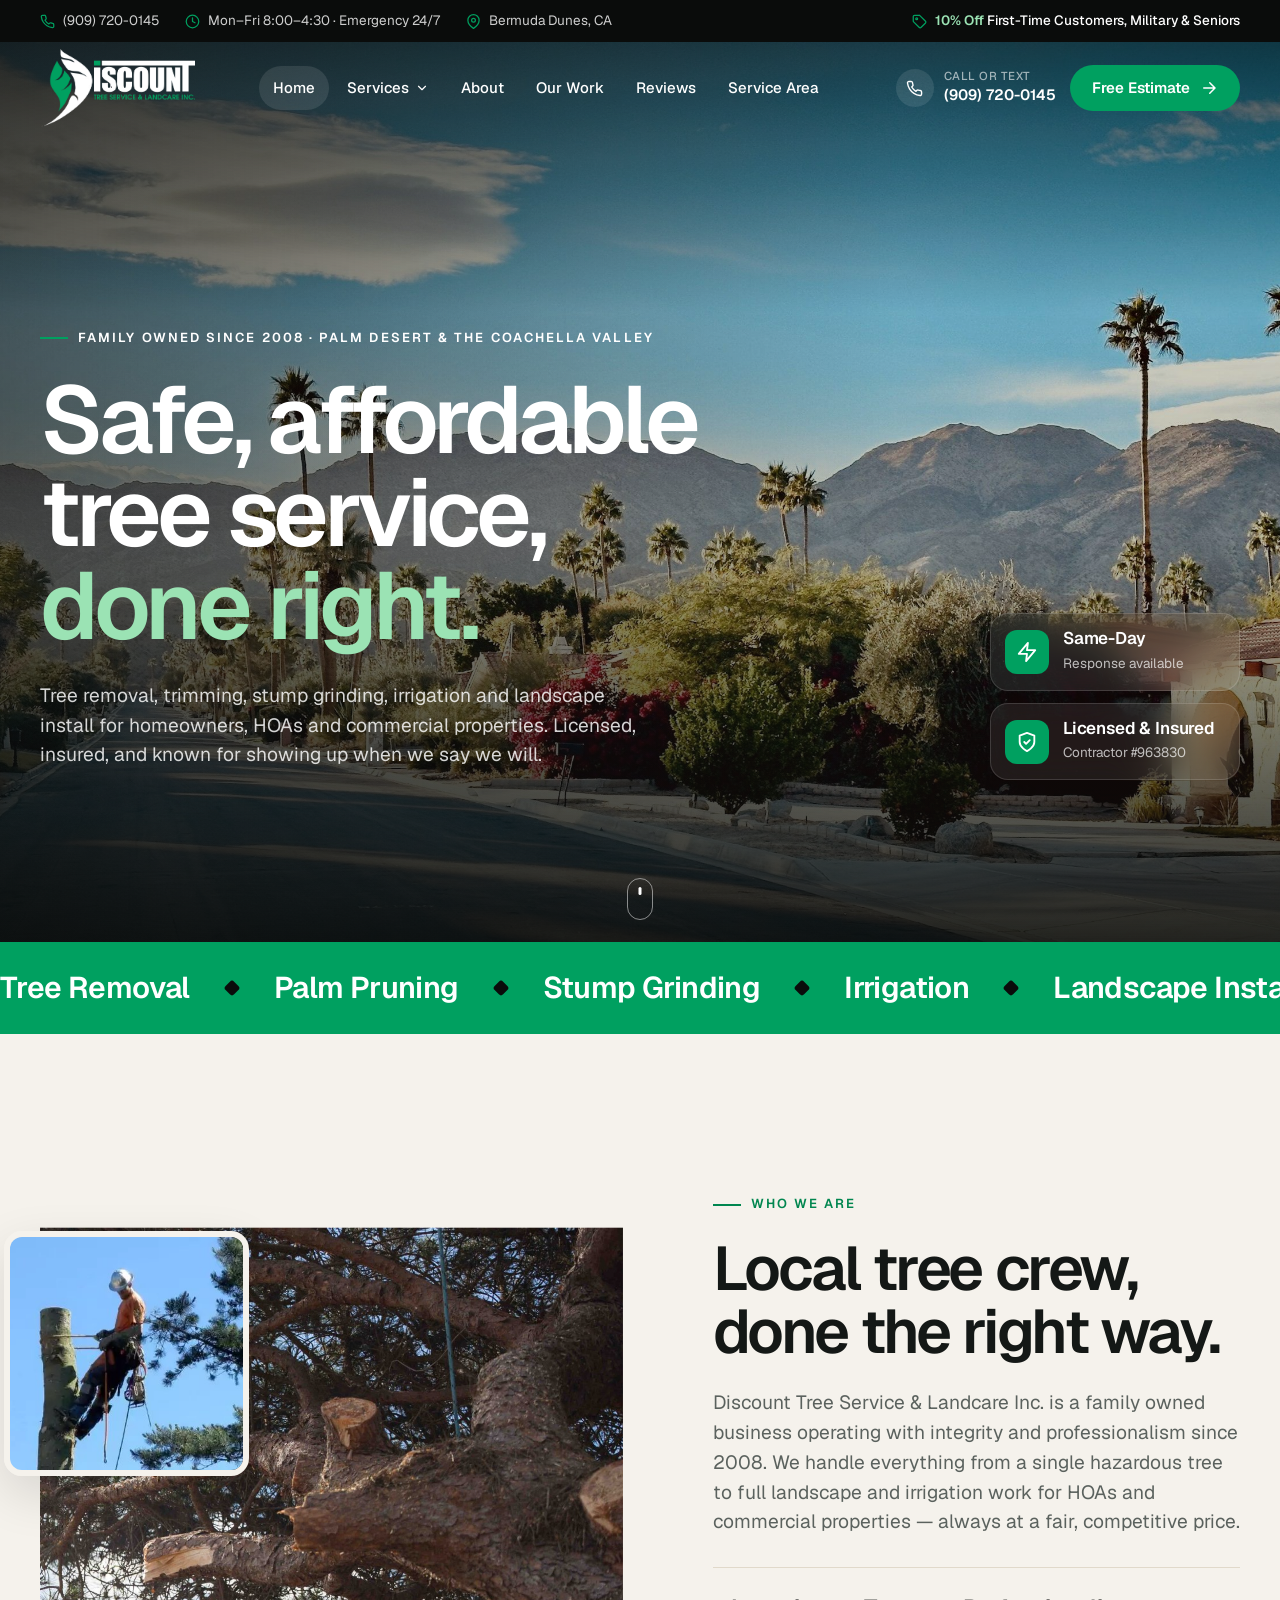
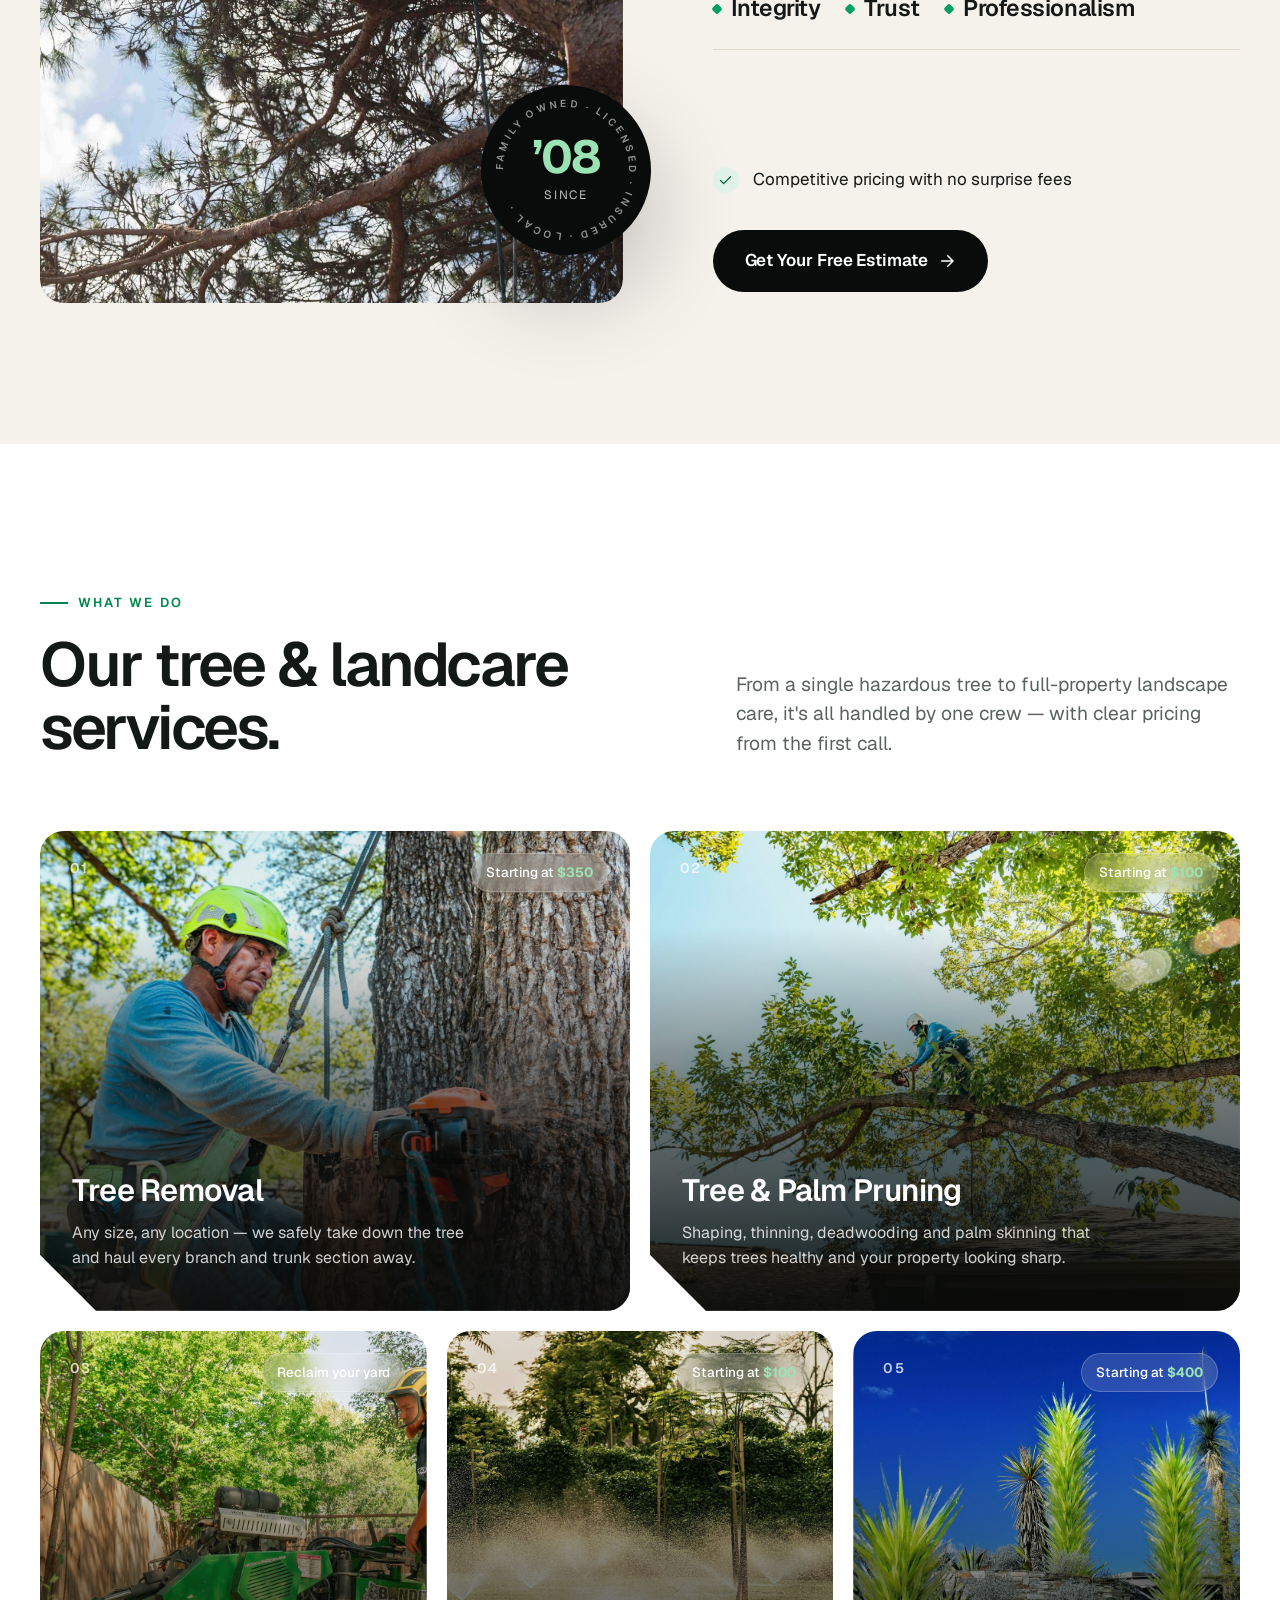
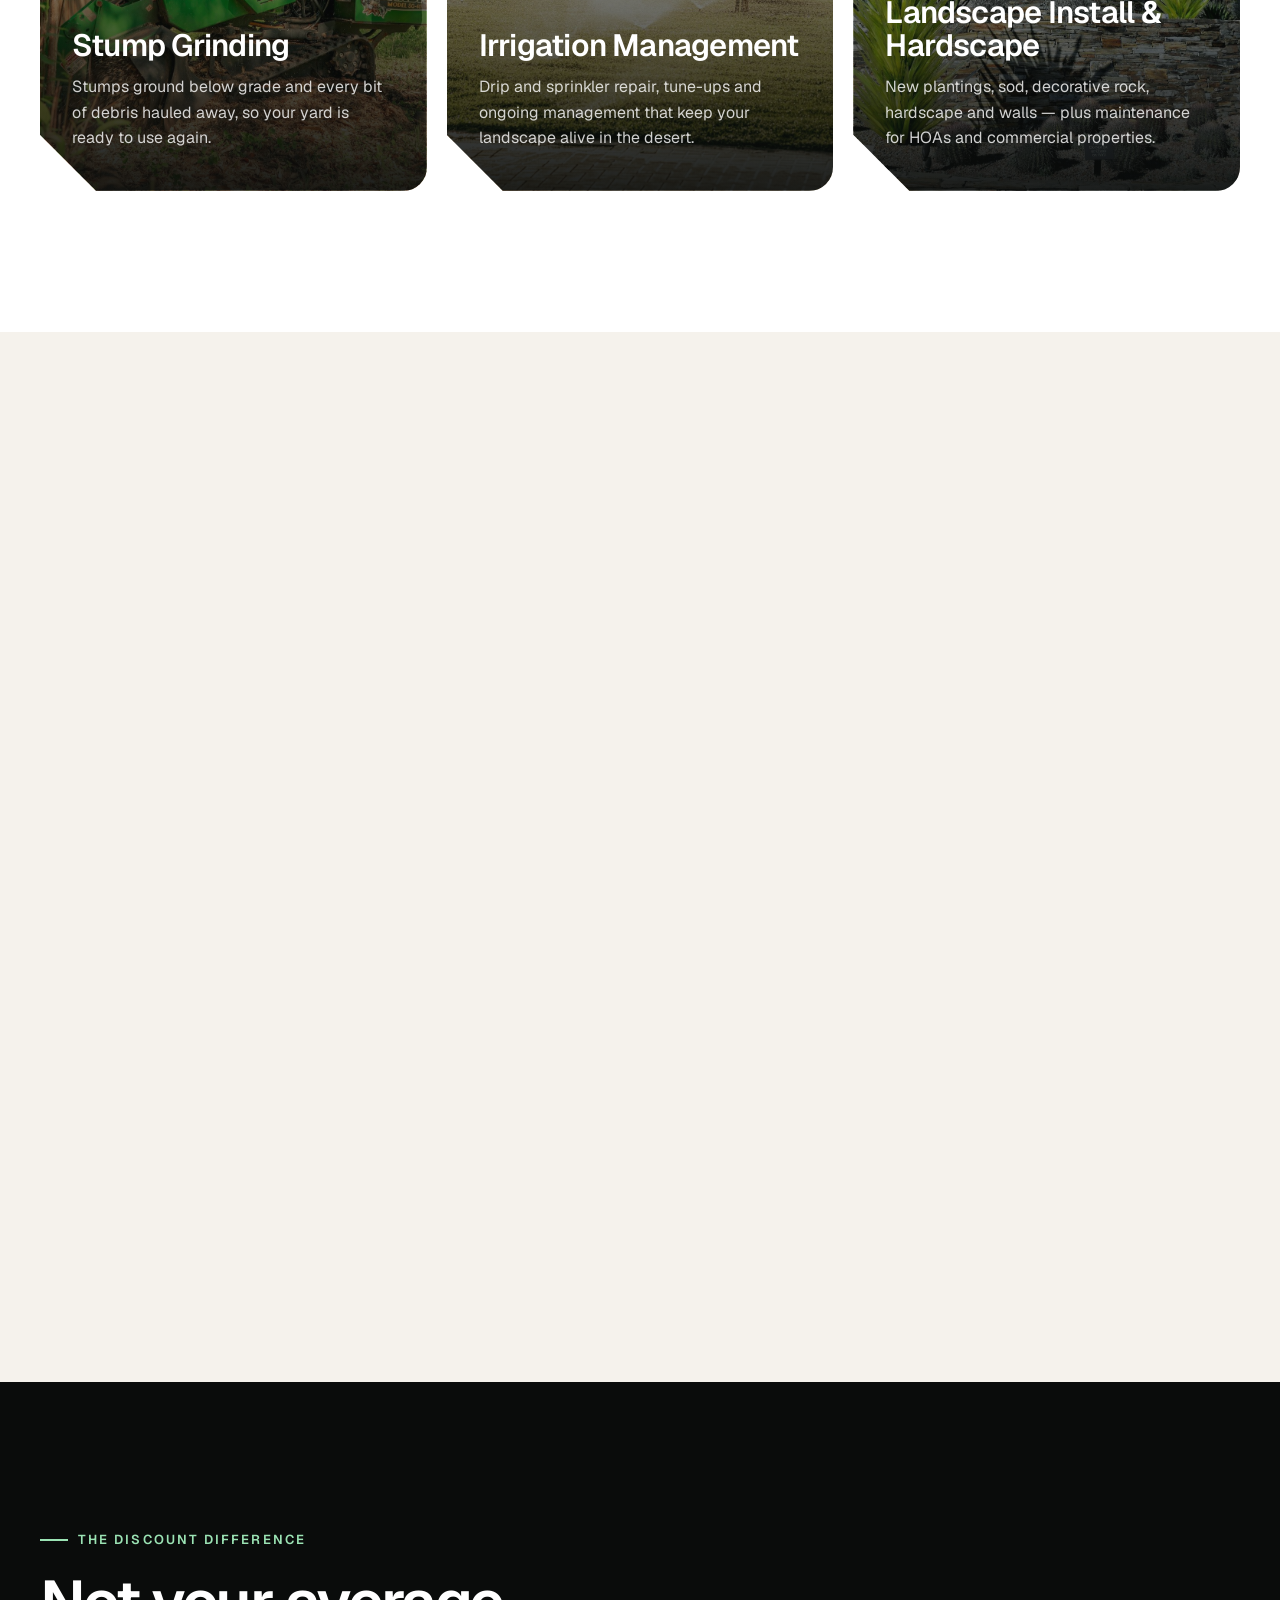
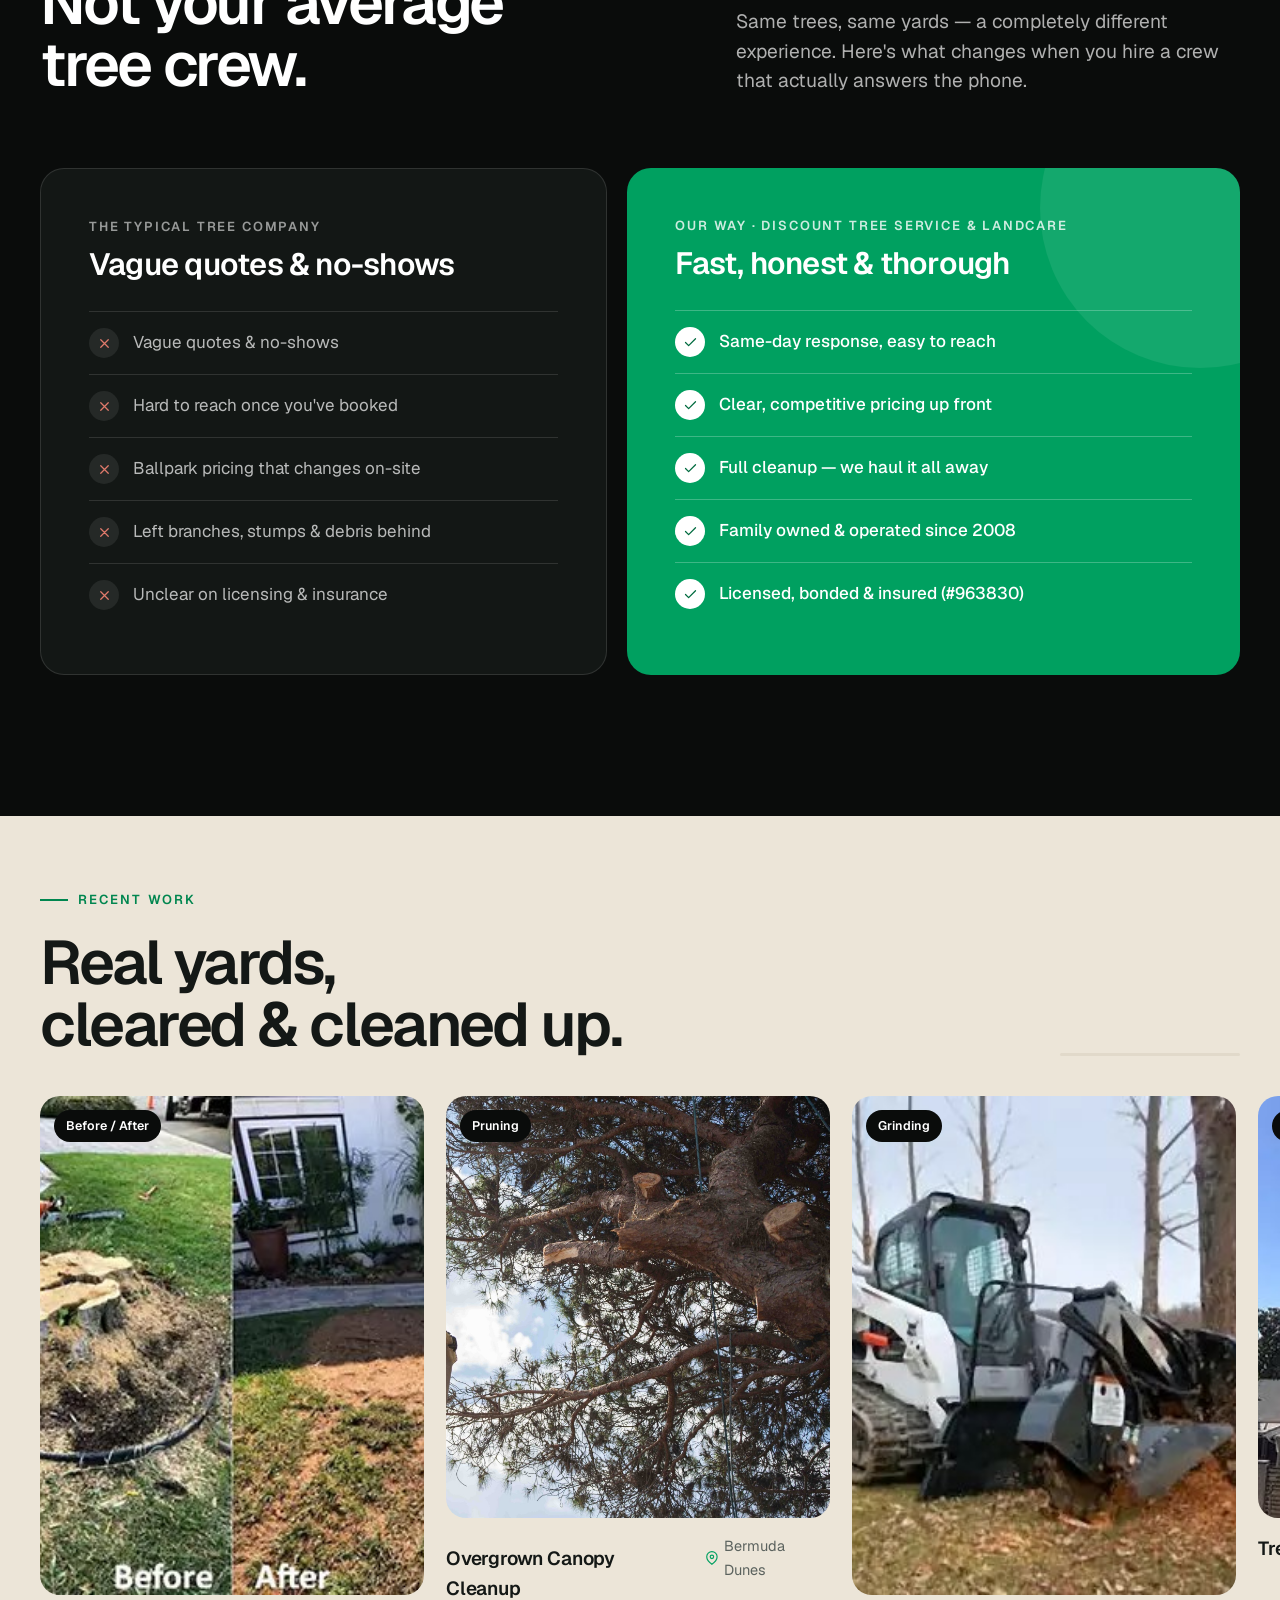
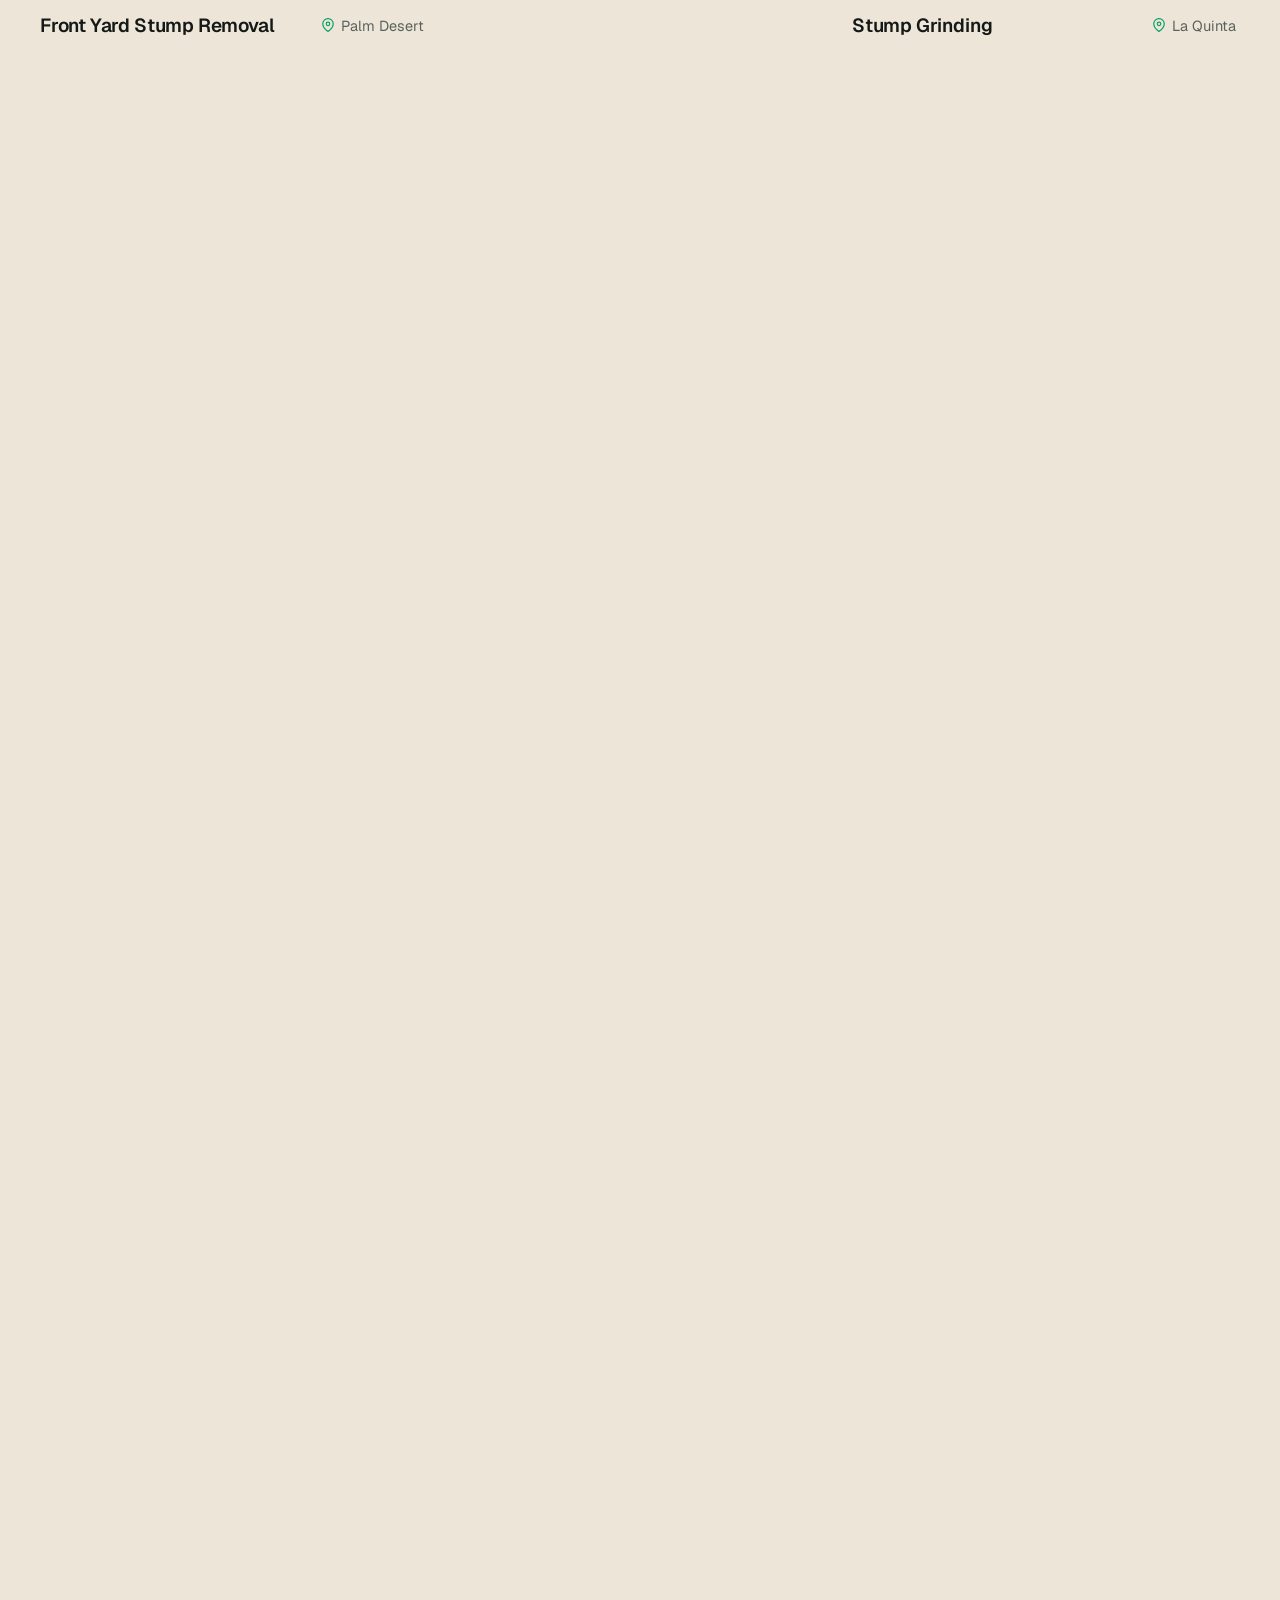
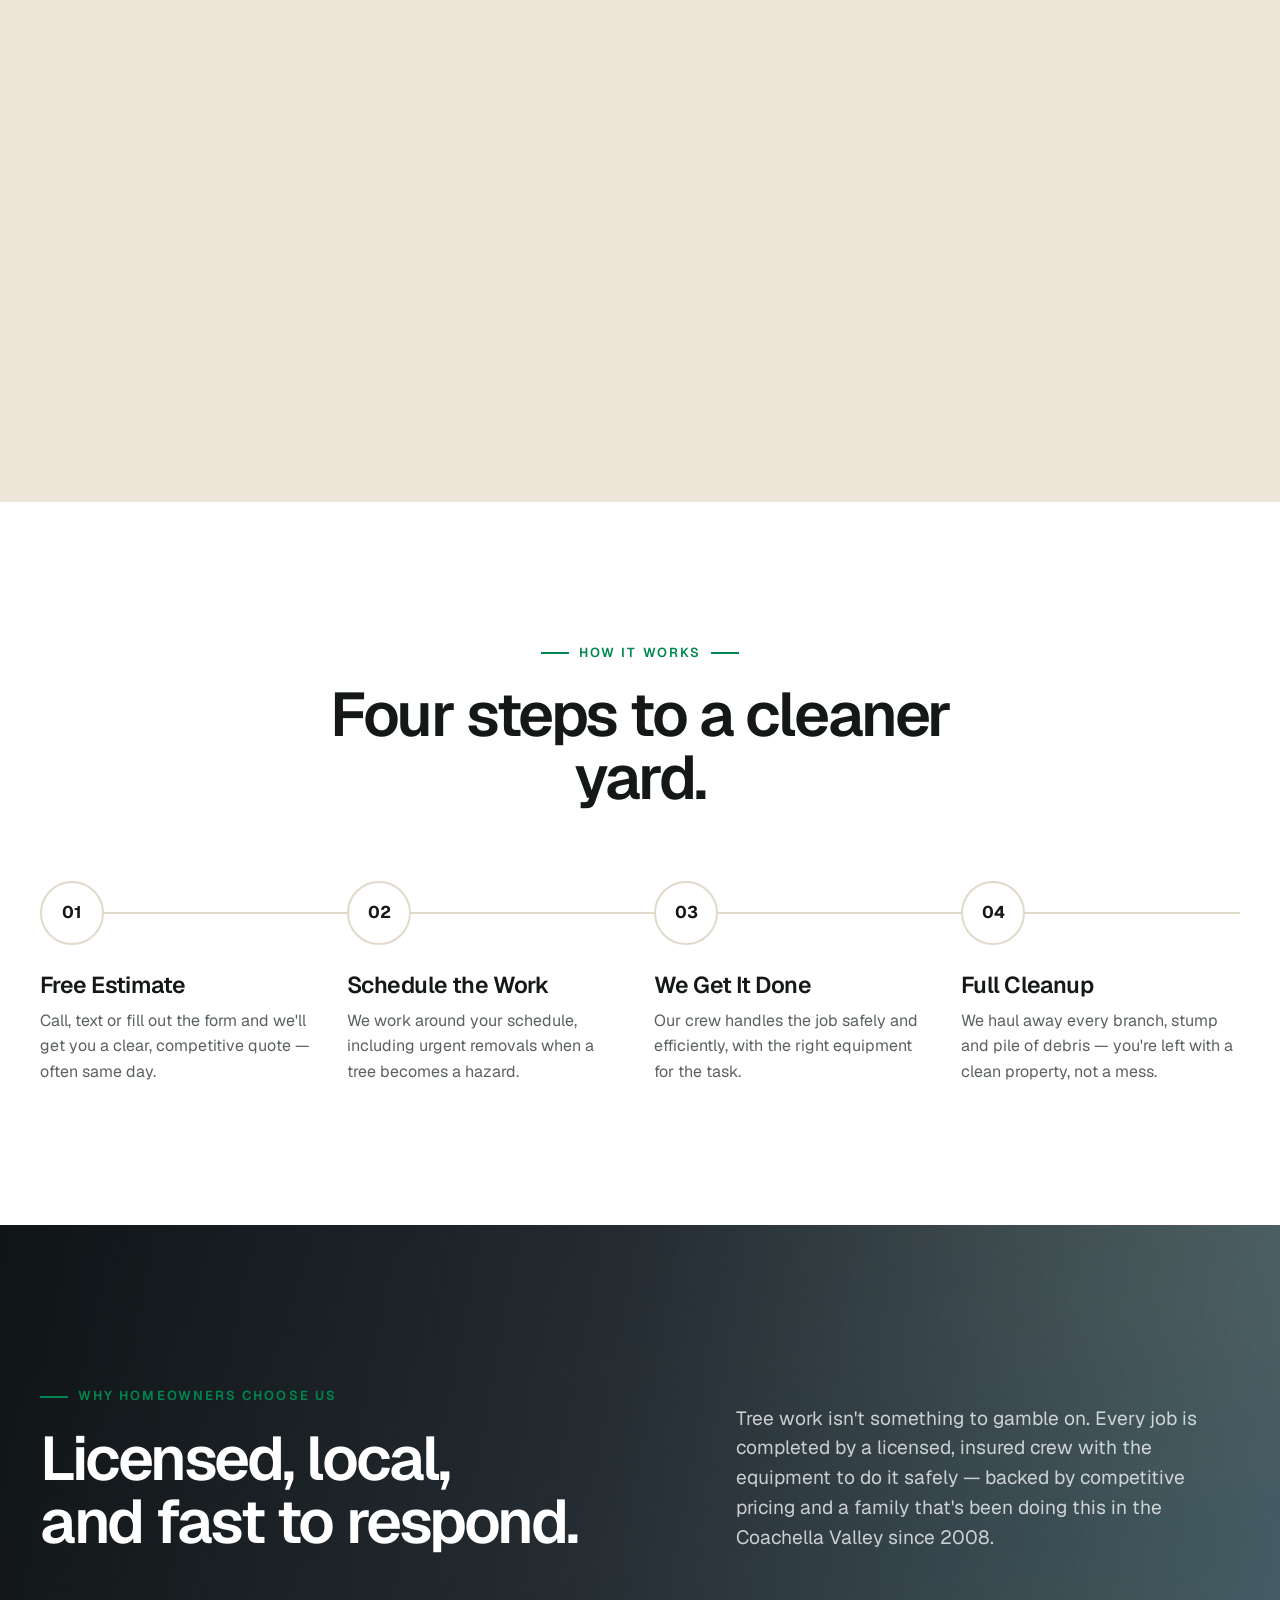
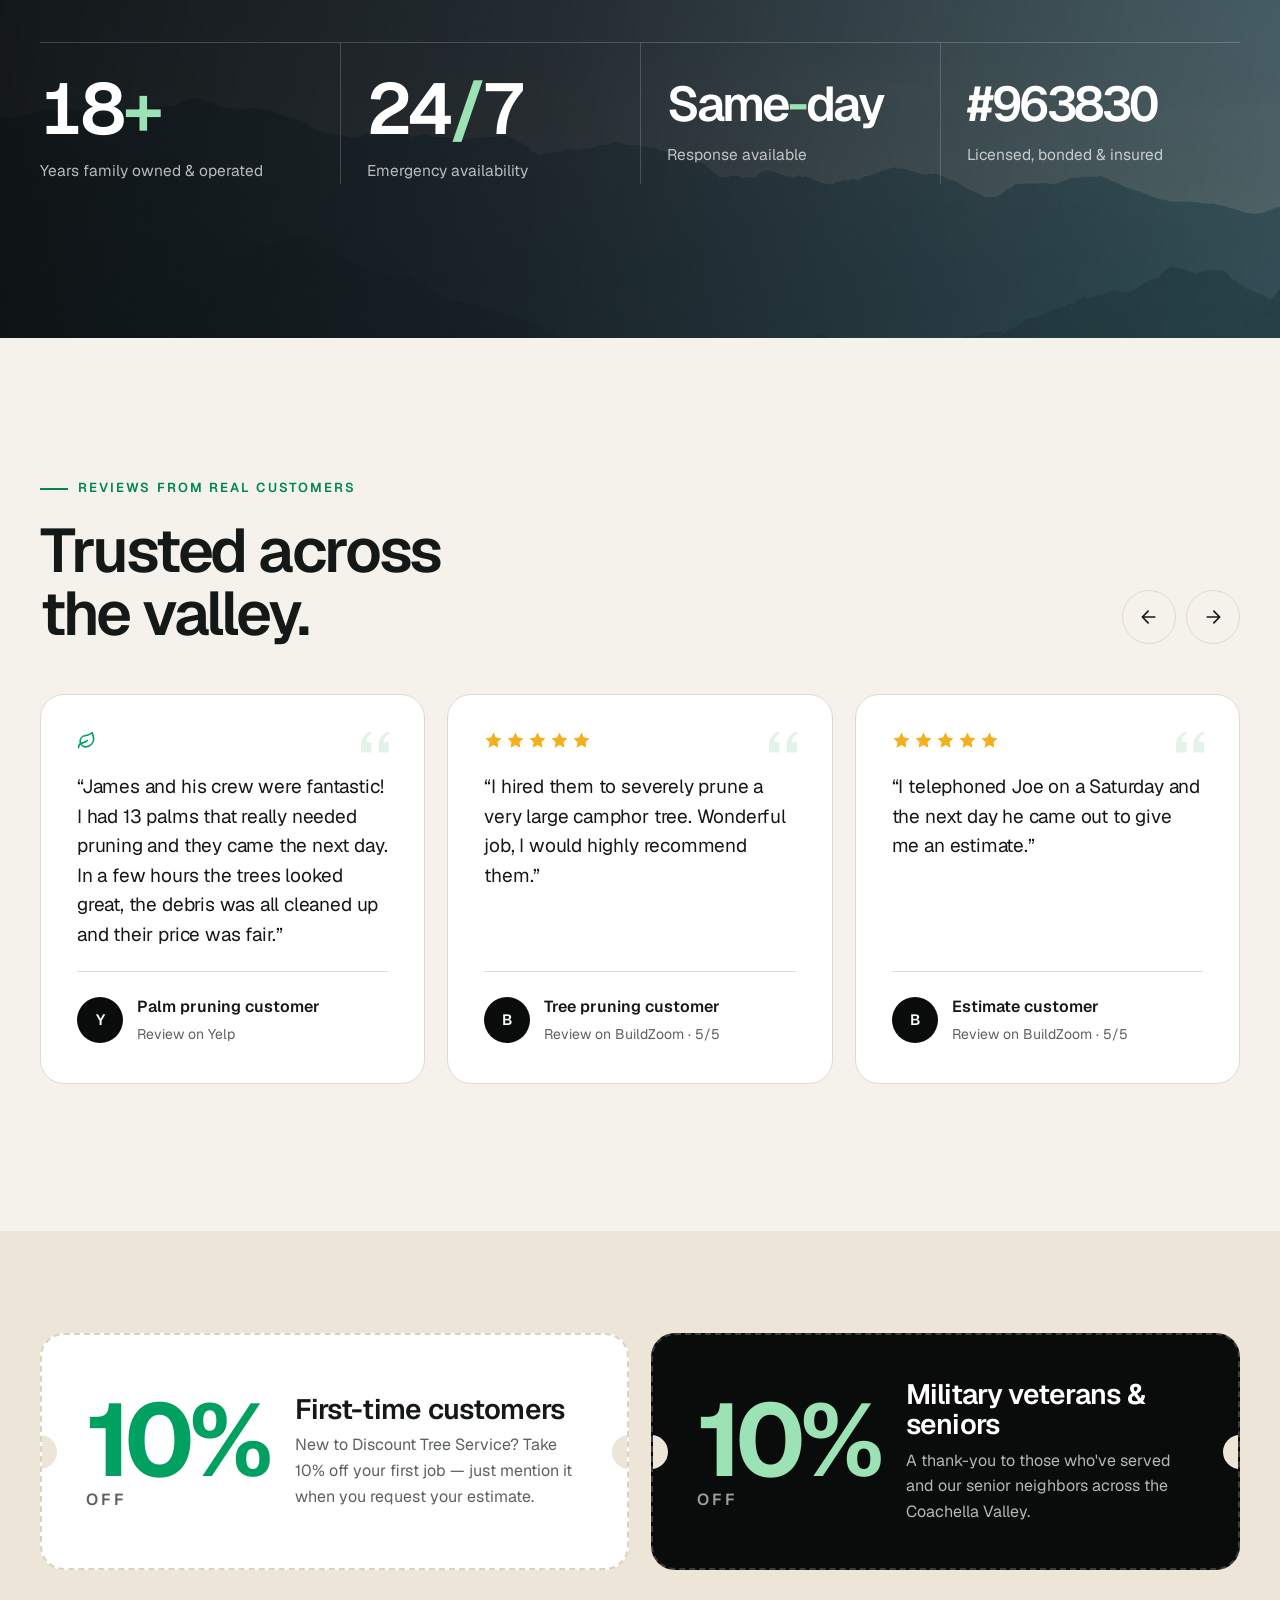
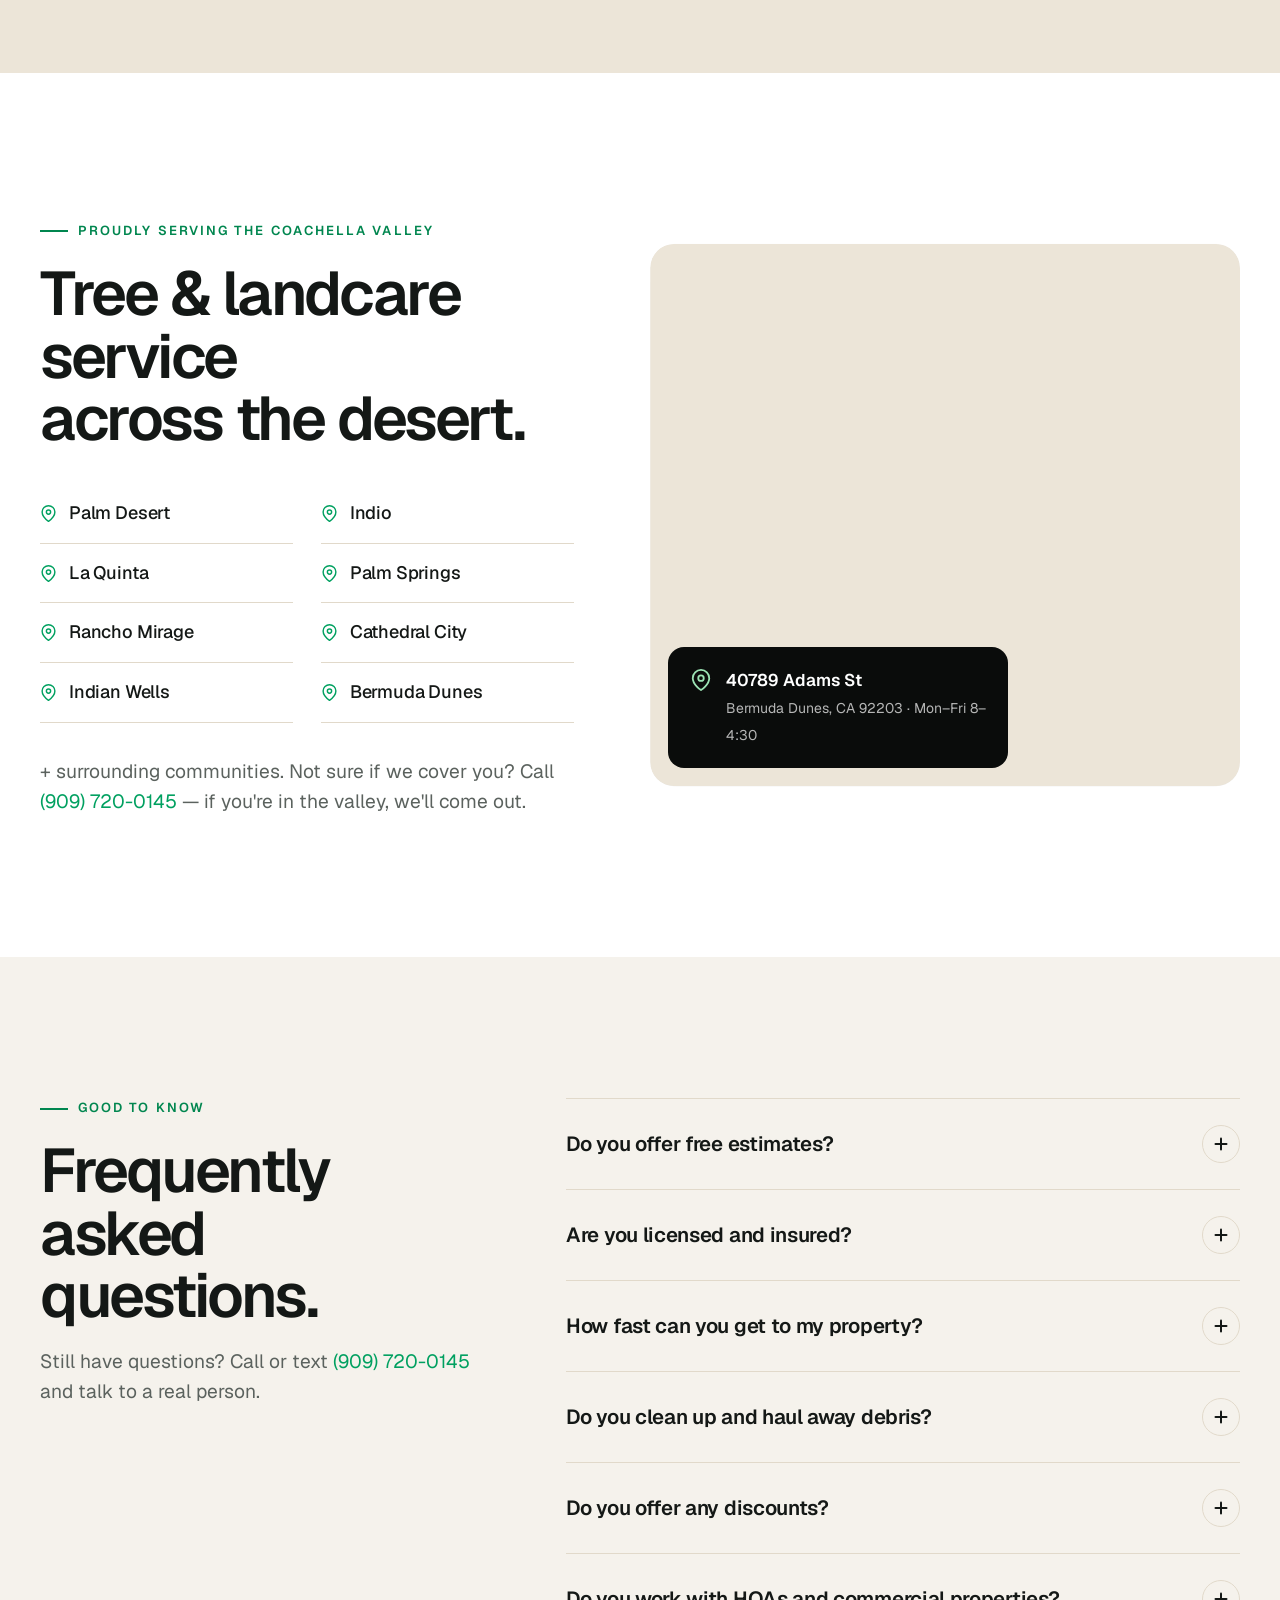
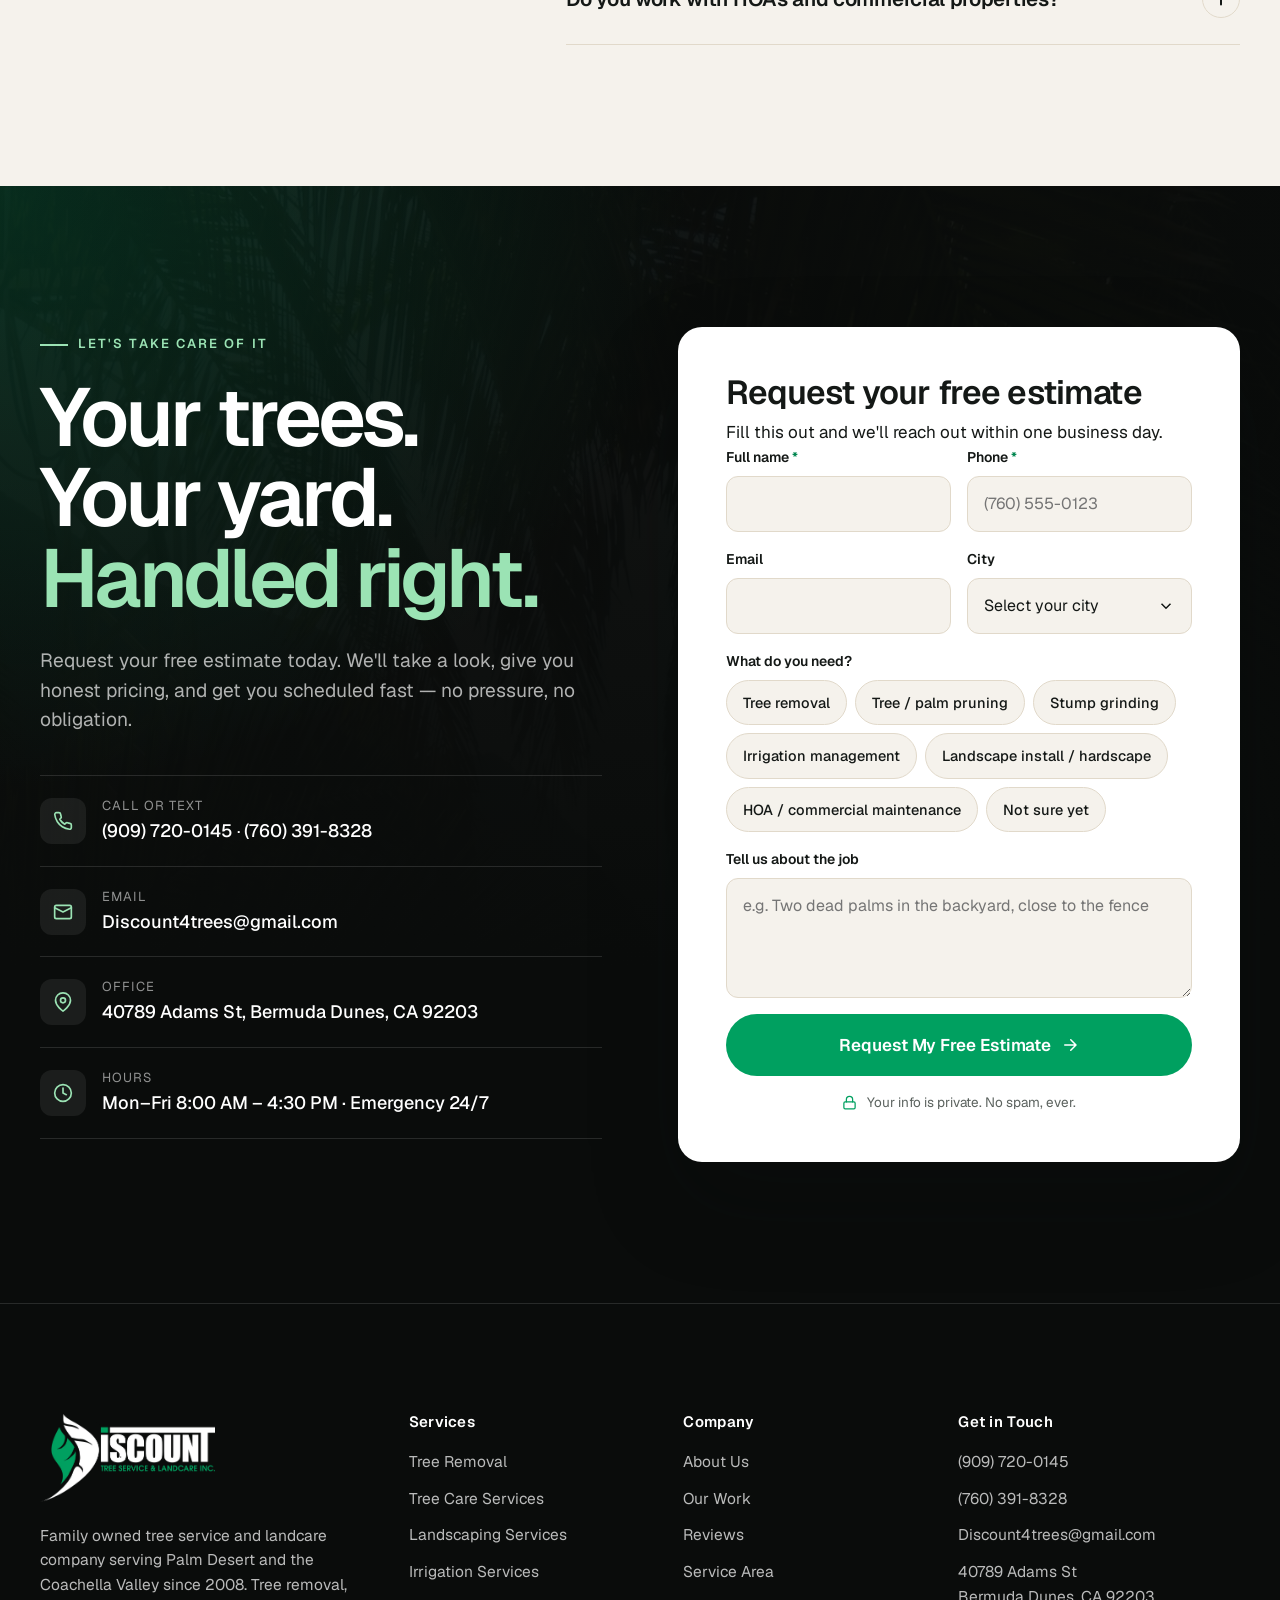
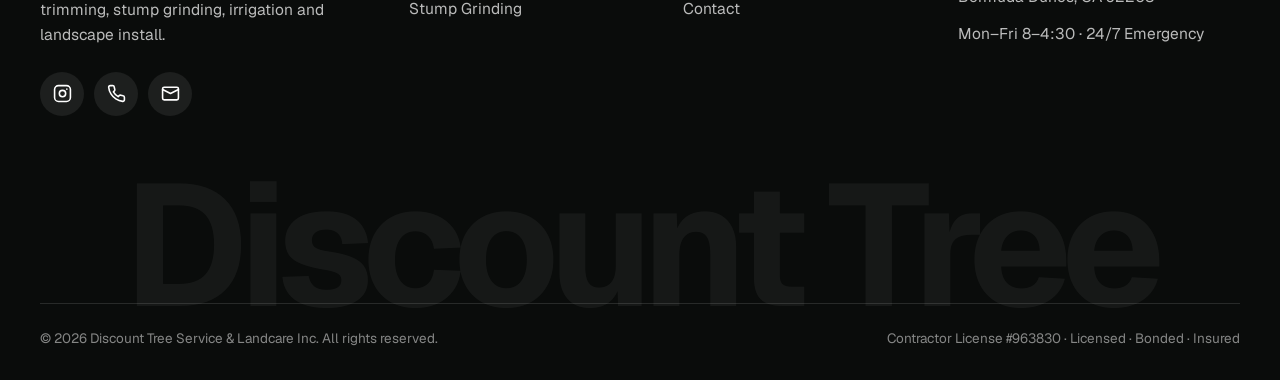
==== index.html @ 8287bb11 "Build homepage and 4 service pages Static HTML/CSS/JS site for Discount Tree Service & Landcare Inc." ====
<!DOCTYPE html>
<html lang="en">
<head>
<meta charset="UTF-8">
<meta name="viewport" content="width=device-width, initial-scale=1.0">
<title>Discount Tree Service & Landcare — Tree Removal, Trimming & Landscaping in Palm Desert & the Coachella Valley</title>
<meta name="description" content="Family owned since 2008. Tree removal, tree &amp; palm pruning, stump grinding, irrigation and landscape install across Palm Desert, Indio, La Quinta &amp; the Coachella Valley. Licensed &amp; insured. Same-day response. Free estimates.">
<meta name="theme-color" content="#0A0C0B">
<link rel="canonical" href="https://www.discountlandcareinc.com/">
<meta property="og:type" content="website">
<meta property="og:title" content="Discount Tree Service & Landcare — Tree Removal, Trimming & Landscaping in Palm Desert & the Coachella Valley">
<meta property="og:description" content="Family owned since 2008. Tree removal, tree &amp; palm pruning, stump grinding, irrigation and landscape install across Palm Desert, Indio, La Quinta &amp; the Coachella Valley. Licensed &amp; insured. Same-day response. Free estimates.">
<meta property="og:image" content="assets/content/image/stock/palm-desert-street.jpg">
<link rel="icon" type="image/png" href="assets/logos/favicon.png">
<link rel="preload" href="assets/fonts/Geist/Geist-SemiBold.ttf" as="font" type="font/ttf" crossorigin>
<link rel="stylesheet" href="css/styles.css">
<script type="application/ld+json">{"@context": "https://schema.org", "@type": "LandscapingBusiness", "name": "Discount Tree Service & Landcare Inc.", "url": "https://www.discountlandcareinc.com/", "telephone": "+1-909-720-0145", "email": "Discount4trees@gmail.com", "foundingDate": "2008", "image": "https://www.discountlandcareinc.com/assets/content/image/stock/palm-desert-street.jpg", "address": {"@type": "PostalAddress", "streetAddress": "40789 Adams St", "addressLocality": "Bermuda Dunes", "addressRegion": "CA", "postalCode": "92203", "addressCountry": "US"}, "areaServed": ["Palm Desert", "Indio", "La Quinta", "Palm Springs", "Rancho Mirage", "Cathedral City", "Indian Wells", "Bermuda Dunes"], "openingHoursSpecification": [{"@type": "OpeningHoursSpecification", "dayOfWeek": ["Monday", "Tuesday", "Wednesday", "Thursday", "Friday"], "opens": "08:00", "closes": "16:30"}], "sameAs": ["https://instagram.com/discounttreeserviceinc"], "priceRange": "$$"}</script>
</head>
<body>

<!-- UTILITY BAR -->
<div class="utility">
  <div class="wrap">
    <div class="u-left">
      <span class="u-item"><svg viewBox="0 0 24 24" fill="none" stroke="currentColor" stroke-width="2" stroke-linecap="round" stroke-linejoin="round" aria-hidden="true"><path d="M22 16.92v3a2 2 0 0 1-2.18 2 19.79 19.79 0 0 1-8.63-3.07 19.5 19.5 0 0 1-6-6 19.79 19.79 0 0 1-3.07-8.67A2 2 0 0 1 4.11 2h3a2 2 0 0 1 2 1.72c.13.96.36 1.9.7 2.81a2 2 0 0 1-.45 2.11L8.09 9.91a16 16 0 0 0 6 6l1.27-1.27a2 2 0 0 1 2.11-.45c.9.34 1.85.57 2.81.7A2 2 0 0 1 22 16.92z"/></svg><a href="tel:+19097200145">(909) 720-0145</a></span>
      <span class="u-item hide-sm"><svg viewBox="0 0 24 24" fill="none" stroke="currentColor" stroke-width="2" stroke-linecap="round" stroke-linejoin="round" aria-hidden="true"><circle cx="12" cy="12" r="10"/><path d="M12 6v6l4 2"/></svg>Mon–Fri 8:00–4:30 · Emergency 24/7</span>
      <span class="u-item hide-sm"><svg viewBox="0 0 24 24" fill="none" stroke="currentColor" stroke-width="2" stroke-linecap="round" stroke-linejoin="round" aria-hidden="true"><path d="M21 10c0 7-9 13-9 13s-9-6-9-13a9 9 0 0 1 18 0z"/><circle cx="12" cy="10" r="3"/></svg>Bermuda Dunes, CA</span>
    </div>
    <div class="u-offer"><svg viewBox="0 0 24 24" fill="none" stroke="currentColor" stroke-width="2" stroke-linecap="round" stroke-linejoin="round" aria-hidden="true"><path d="M12.59 2.59A2 2 0 0 0 11.17 2H4a2 2 0 0 0-2 2v7.17a2 2 0 0 0 .59 1.42l8.7 8.7a2.43 2.43 0 0 0 3.42 0l6.58-6.58a2.43 2.43 0 0 0 0-3.42z"/><circle cx="7.5" cy="7.5" r="1.5"/></svg><span><b>10% Off</b> First-Time Customers, Military &amp; Seniors</span></div>
  </div>
</div>

<!-- HEADER -->
<header class="site-header over-hero" id="top">
  <div class="wrap">
    <a class="logo" href="index.html" aria-label="Discount Tree Service &amp; Landcare — home"><img src="assets/logos/DiscountTree_3.png" alt="Discount Tree Service &amp; Landcare Inc." width="826" height="416"></a>
    <nav class="main-nav" aria-label="Main">
      <a href="index.html" class="active">Home</a>
      <div class="has-drop">
        <button type="button" aria-haspopup="true">Services <svg class="caret" viewBox="0 0 24 24" fill="none" stroke="currentColor" stroke-width="2" stroke-linecap="round" stroke-linejoin="round" aria-hidden="true"><path d="m6 9 6 6 6-6"/></svg></button>
        <div class="drop"><a href="tree-removal.html"><span class="d-ico"><svg viewBox="0 0 24 24" fill="none" stroke="currentColor" stroke-width="2" stroke-linecap="round" stroke-linejoin="round" aria-hidden="true"><path d="m14 12-8.5 8.5a2.12 2.12 0 1 1-3-3L11 9"/><path d="M15 13 9 7l4-4 6 6h3a8 8 0 0 1-7 7z"/></svg></span><b>Tree Removal</b><small>Any size, full cleanup</small></a><a href="tree-care-services.html"><span class="d-ico"><svg viewBox="0 0 24 24" fill="none" stroke="currentColor" stroke-width="2" stroke-linecap="round" stroke-linejoin="round" aria-hidden="true"><circle cx="6" cy="6" r="3"/><circle cx="6" cy="18" r="3"/><path d="M20 4 8.12 15.88M14.47 14.48 20 20M8.12 8.12 12 12"/></svg></span><b>Tree Care Services</b><small>Tree & palm pruning</small></a><a href="landscaping-services.html"><span class="d-ico"><svg viewBox="0 0 24 24" fill="none" stroke="currentColor" stroke-width="2" stroke-linecap="round" stroke-linejoin="round" aria-hidden="true"><path d="M2 22 7 17M16.5 3.5a2.12 2.12 0 0 1 3 3L13 13l-3-3z"/><path d="m9.5 13.5-3 3a2 2 0 0 0 0 2.83l.17.17a2 2 0 0 0 2.83 0l3-3"/></svg></span><b>Landscaping Services</b><small>Install, hardscape & HOA</small></a><a href="irrigation-services.html"><span class="d-ico"><svg viewBox="0 0 24 24" fill="none" stroke="currentColor" stroke-width="2" stroke-linecap="round" stroke-linejoin="round" aria-hidden="true"><path d="M12 22a7 7 0 0 0 7-7c0-2-1-3.9-3-5.5s-3.5-4-4-6.5c-.5 2.5-2 4.9-4 6.5C6 11.1 5 13 5 15a7 7 0 0 0 7 7z"/></svg></span><b>Irrigation Services</b><small>Drip, sprinkler & management</small></a></div>
      </div>
      <a href="index.html#about">About</a>
      <a href="index.html#work">Our Work</a>
      <a href="index.html#reviews">Reviews</a>
      <a href="index.html#area">Service Area</a>
    </nav>
    <div class="header-cta">
      <a class="header-phone" href="tel:+19097200145"><span class="ph-ico"><svg viewBox="0 0 24 24" fill="none" stroke="currentColor" stroke-width="2" stroke-linecap="round" stroke-linejoin="round" aria-hidden="true"><path d="M22 16.92v3a2 2 0 0 1-2.18 2 19.79 19.79 0 0 1-8.63-3.07 19.5 19.5 0 0 1-6-6 19.79 19.79 0 0 1-3.07-8.67A2 2 0 0 1 4.11 2h3a2 2 0 0 1 2 1.72c.13.96.36 1.9.7 2.81a2 2 0 0 1-.45 2.11L8.09 9.91a16 16 0 0 0 6 6l1.27-1.27a2 2 0 0 1 2.11-.45c.9.34 1.85.57 2.81.7A2 2 0 0 1 22 16.92z"/></svg></span><span class="ph-num"><small>Call or text</small>(909) 720-0145</span></a>
      <a class="btn" href="#estimate">Free Estimate <svg class="arrow" viewBox="0 0 24 24" fill="none" stroke="currentColor" stroke-width="2" stroke-linecap="round" stroke-linejoin="round" aria-hidden="true"><path d="M5 12h14M13 5l7 7-7 7"/></svg></a>
      <button class="nav-toggle" type="button" aria-label="Open menu" aria-expanded="false"><span></span></button>
    </div>
  </div>
</header>

<div class="mobile-menu" aria-label="Mobile menu">
  <nav>
    <a href="index.html">Home <svg viewBox="0 0 24 24" fill="none" stroke="currentColor" stroke-width="2" stroke-linecap="round" stroke-linejoin="round" aria-hidden="true"><path d="M5 12h14M13 5l7 7-7 7"/></svg></a>
    <a class="sub" href="tree-removal.html">Tree Removal</a><a class="sub" href="tree-care-services.html">Tree Care Services</a><a class="sub" href="landscaping-services.html">Landscaping Services</a><a class="sub" href="irrigation-services.html">Irrigation Services</a>
    <a href="index.html#about">About <svg viewBox="0 0 24 24" fill="none" stroke="currentColor" stroke-width="2" stroke-linecap="round" stroke-linejoin="round" aria-hidden="true"><path d="M5 12h14M13 5l7 7-7 7"/></svg></a>
    <a href="index.html#work">Our Work <svg viewBox="0 0 24 24" fill="none" stroke="currentColor" stroke-width="2" stroke-linecap="round" stroke-linejoin="round" aria-hidden="true"><path d="M5 12h14M13 5l7 7-7 7"/></svg></a>
    <a href="index.html#reviews">Reviews <svg viewBox="0 0 24 24" fill="none" stroke="currentColor" stroke-width="2" stroke-linecap="round" stroke-linejoin="round" aria-hidden="true"><path d="M5 12h14M13 5l7 7-7 7"/></svg></a>
    <a href="#estimate">Contact <svg viewBox="0 0 24 24" fill="none" stroke="currentColor" stroke-width="2" stroke-linecap="round" stroke-linejoin="round" aria-hidden="true"><path d="M5 12h14M13 5l7 7-7 7"/></svg></a>
  </nav>
  <div class="mm-foot">
    <a class="btn btn-lg btn-block" href="tel:+19097200145"><svg viewBox="0 0 24 24" fill="none" stroke="currentColor" stroke-width="2" stroke-linecap="round" stroke-linejoin="round" aria-hidden="true"><path d="M22 16.92v3a2 2 0 0 1-2.18 2 19.79 19.79 0 0 1-8.63-3.07 19.5 19.5 0 0 1-6-6 19.79 19.79 0 0 1-3.07-8.67A2 2 0 0 1 4.11 2h3a2 2 0 0 1 2 1.72c.13.96.36 1.9.7 2.81a2 2 0 0 1-.45 2.11L8.09 9.91a16 16 0 0 0 6 6l1.27-1.27a2 2 0 0 1 2.11-.45c.9.34 1.85.57 2.81.7A2 2 0 0 1 22 16.92z"/></svg> Call (909) 720-0145</a>
    <a class="btn btn-lg btn-block btn-ghost" href="#estimate">Get a Free Estimate</a>
    <p>Mon–Fri 8:00 AM – 4:30 PM · 24/7 emergency service · Lic. #963830</p>
  </div>
</div>

<main>
<!-- HERO -->
<section class="hero">
  <div class="hero-media"><img src="assets/content/image/stock/palm-desert-street.jpg" alt="Palm-lined street with the Santa Rosa Mountains in the Coachella Valley" data-parallax=".18" fetchpriority="high"></div>
  <div class="wrap">
    <div class="hero-inner">
      <div class="hero-copy">
        <span class="eyebrow" data-reveal>Family Owned Since 2008 · Palm Desert &amp; the Coachella Valley</span>
        <h1 class="display" data-split>Safe, affordable<br>tree service,<br><span class="accent">done right.</span></h1>
        <p class="lead" data-reveal style="--d:.35s">Tree removal, trimming, stump grinding, irrigation and landscape install for homeowners, HOAs and commercial properties. Licensed, insured, and known for showing up when we say we will.</p>
        <div class="hero-actions" data-reveal style="--d:.45s">
          <a class="btn btn-lg" href="#estimate">Get My Free Estimate <svg class="arrow" viewBox="0 0 24 24" fill="none" stroke="currentColor" stroke-width="2" stroke-linecap="round" stroke-linejoin="round" aria-hidden="true"><path d="M5 12h14M13 5l7 7-7 7"/></svg></a>
          <a class="btn btn-lg btn-ghost" href="tel:+19097200145"><svg viewBox="0 0 24 24" fill="none" stroke="currentColor" stroke-width="2" stroke-linecap="round" stroke-linejoin="round" aria-hidden="true"><path d="M22 16.92v3a2 2 0 0 1-2.18 2 19.79 19.79 0 0 1-8.63-3.07 19.5 19.5 0 0 1-6-6 19.79 19.79 0 0 1-3.07-8.67A2 2 0 0 1 4.11 2h3a2 2 0 0 1 2 1.72c.13.96.36 1.9.7 2.81a2 2 0 0 1-.45 2.11L8.09 9.91a16 16 0 0 0 6 6l1.27-1.27a2 2 0 0 1 2.11-.45c.9.34 1.85.57 2.81.7A2 2 0 0 1 22 16.92z"/></svg> (909) 720-0145</a>
        </div>
      </div>
      <div class="hero-badges" data-stagger=".1">
        <div class="badge-glass" data-reveal="right" style="--d:.5s"><span class="b-ico"><svg viewBox="0 0 24 24" fill="none" stroke="currentColor" stroke-width="2" stroke-linecap="round" stroke-linejoin="round" aria-hidden="true"><path d="M13 2 3 14h9l-1 8 10-12h-9l1-8z"/></svg></span><div><b>Same-Day</b><small>Response available</small></div></div>
        <div class="badge-glass" data-reveal="right" style="--d:.6s"><span class="b-ico"><svg viewBox="0 0 24 24" fill="none" stroke="currentColor" stroke-width="2" stroke-linecap="round" stroke-linejoin="round" aria-hidden="true"><path d="M12 22s8-4 8-10V5l-8-3-8 3v7c0 6 8 10 8 10z"/><path d="m9 12 2 2 4-4"/></svg></span><div><b>Licensed &amp; Insured</b><small>Contractor #963830</small></div></div>
        <div class="badge-glass" data-reveal="right" style="--d:.7s"><span class="b-ico"><svg viewBox="0 0 24 24" fill="none" stroke="currentColor" stroke-width="2" stroke-linecap="round" stroke-linejoin="round" aria-hidden="true"><path d="M11 20A7 7 0 0 1 9.8 6.1C15.5 5 17 4.48 19 2c1 2 2 4.18 2 8 0 5.5-4.78 10-10 10Z"/><path d="M2 21c0-3 1.85-5.36 5.08-6C9.5 14.52 12 13 13 12"/></svg></span><div><b>Since ’08</b><small>Family owned &amp; local</small></div></div>
      </div>
    </div>
  </div>
  <span class="hero-scroll" aria-hidden="true"></span>
</section>

<div class="marquee" aria-hidden="true">
  <div class="marquee-track"><div class="marquee-group"><span>Tree Removal</span><i></i><span>Palm Pruning</span><i></i><span>Stump Grinding</span><i></i><span>Irrigation</span><i></i><span>Landscape Install</span><i></i><span>Hardscape</span><i></i><span>HOA &amp; Commercial</span><i></i><span>24/7 Emergency</span><i></i></div><div class="marquee-group"><span>Tree Removal</span><i></i><span>Palm Pruning</span><i></i><span>Stump Grinding</span><i></i><span>Irrigation</span><i></i><span>Landscape Install</span><i></i><span>Hardscape</span><i></i><span>HOA &amp; Commercial</span><i></i><span>24/7 Emergency</span><i></i></div></div>
</div>

<!-- ABOUT / INTRO -->
<section class="section" id="about">
  <div class="wrap intro-grid">
    <div class="intro-media">
      <div class="frame" data-reveal="clip"><img src="assets/content/image/jobs/pruned-pine-canopy.jpg" alt="Pine tree freshly pruned by the Discount Tree Service crew" data-parallax=".08" loading="lazy"></div>
      <div class="inset" data-reveal="scale" style="--d:.3s"><img src="assets/content/image/jobs/climber-topping.jpg" alt="Discount Tree Service climber working on a tree" loading="lazy"></div>
      <div class="stamp" data-reveal="scale" style="--d:.45s">
        <svg class="ring" viewBox="0 0 200 200" aria-hidden="true"><defs><path id="ringpath" d="M100,100 m-82,0 a82,82 0 1,1 164,0 a82,82 0 1,1 -164,0"/></defs><text fill="rgba(255,255,255,.55)" font-size="13" letter-spacing="4.2" font-weight="600"><textPath href="#ringpath">FAMILY OWNED · LICENSED · INSURED · LOCAL ·</textPath></text></svg>
        <div><b>’08</b><small>Since</small></div>
      </div>
    </div>
    <div class="intro-copy">
      <span class="eyebrow" data-reveal>Who We Are</span>
      <h2 class="h2" data-reveal>Local tree crew,<br>done the right way.</h2>
      <p class="lead" data-reveal>Discount Tree Service &amp; Landcare Inc. is a family owned business operating with integrity and professionalism since 2008. We handle everything from a single hazardous tree to full landscape and irrigation work for HOAs and commercial properties — always at a fair, competitive price.</p>
      <div class="values" data-reveal><span>Integrity</span><span>Trust</span><span>Professionalism</span></div>
      <ul class="checklist" data-stagger=".08">
        <li data-reveal><span class="ck"><svg viewBox="0 0 24 24" fill="none" stroke="currentColor" stroke-width="2" stroke-linecap="round" stroke-linejoin="round" aria-hidden="true"><path d="M20 6 9 17l-5-5"/></svg></span>Licensed, bonded and insured — every job, every time</li>
        <li data-reveal><span class="ck"><svg viewBox="0 0 24 24" fill="none" stroke="currentColor" stroke-width="2" stroke-linecap="round" stroke-linejoin="round" aria-hidden="true"><path d="M20 6 9 17l-5-5"/></svg></span>Same-day response for urgent tree hazards</li>
        <li data-reveal><span class="ck"><svg viewBox="0 0 24 24" fill="none" stroke="currentColor" stroke-width="2" stroke-linecap="round" stroke-linejoin="round" aria-hidden="true"><path d="M20 6 9 17l-5-5"/></svg></span>Competitive pricing with no surprise fees</li>
      </ul>
      <a class="btn btn-dark btn-lg" href="#estimate" data-reveal>Get Your Free Estimate <svg class="arrow" viewBox="0 0 24 24" fill="none" stroke="currentColor" stroke-width="2" stroke-linecap="round" stroke-linejoin="round" aria-hidden="true"><path d="M5 12h14M13 5l7 7-7 7"/></svg></a>
    </div>
  </div>
</section>

<!-- SERVICES -->
<section class="section bg-paper" id="services">
  <div class="wrap">
    <div class="section-head split">
      <div>
        <span class="eyebrow" data-reveal>What We Do</span>
        <h2 class="h2" style="margin-top:20px" data-reveal>Our tree &amp; landcare services.</h2>
      </div>
      <p class="lead" data-reveal>From a single hazardous tree to full-property landscape care, it's all handled by one crew — with clear pricing from the first call.</p>
    </div>
    <div class="svc-grid" data-stagger=".1">
      <article class="svc-card wide" data-reveal>
        <div class="svc-bg"><img src="assets/content/image/stock/arborist-chainsaw-trunk.jpg" alt="" loading="lazy"></div>
        <span class="num">01</span><span class="price">Starting at <b>$350</b></span>
        <h3>Tree Removal</h3>
        <p>Any size, any location — we safely take down the tree and haul every branch and trunk section away.</p>
        <div class="svc-more"><div><div class="tags"><span>Any size, any location</span><span>Full cleanup included</span><span>24/7 emergency</span></div><span class="go">Learn more <svg viewBox="0 0 24 24" fill="none" stroke="currentColor" stroke-width="2" stroke-linecap="round" stroke-linejoin="round" aria-hidden="true"><path d="M5 12h14M13 5l7 7-7 7"/></svg></span></div></div>
        <a class="cover" href="tree-removal.html" aria-label="Tree Removal"></a>
      </article>
      <article class="svc-card wide" data-reveal>
        <div class="svc-bg"><img src="assets/content/image/stock/arborist-canopy.jpg" alt="" loading="lazy"></div>
        <span class="num">02</span><span class="price">Starting at <b>$100</b></span>
        <h3>Tree &amp; Palm Pruning</h3>
        <p>Shaping, thinning, deadwooding and palm skinning that keeps trees healthy and your property looking sharp.</p>
        <div class="svc-more"><div><div class="tags"><span>Shaping &amp; deadwooding</span><span>Palm skinning</span></div><span class="go">Learn more <svg viewBox="0 0 24 24" fill="none" stroke="currentColor" stroke-width="2" stroke-linecap="round" stroke-linejoin="round" aria-hidden="true"><path d="M5 12h14M13 5l7 7-7 7"/></svg></span></div></div>
        <a class="cover" href="tree-care-services.html" aria-label="Tree &amp; Palm Pruning"></a>
      </article>
      <article class="svc-card" data-reveal>
        <div class="svc-bg"><img src="assets/content/image/stock/stump-grinder.jpg" alt="" loading="lazy"></div>
        <span class="num">03</span><span class="price">Reclaim your yard</span>
        <h3>Stump Grinding</h3>
        <p>Stumps ground below grade and every bit of debris hauled away, so your yard is ready to use again.</p>
        <div class="svc-more"><div><div class="tags"><span>Below grade grinding</span><span>Debris hauled away</span></div><span class="go">Learn more <svg viewBox="0 0 24 24" fill="none" stroke="currentColor" stroke-width="2" stroke-linecap="round" stroke-linejoin="round" aria-hidden="true"><path d="M5 12h14M13 5l7 7-7 7"/></svg></span></div></div>
        <a class="cover" href="tree-removal.html#details" aria-label="Stump Grinding"></a>
      </article>
      <article class="svc-card" data-reveal>
        <div class="svc-bg"><img src="assets/content/image/stock/sprinklers-lawn.jpg" alt="" loading="lazy"></div>
        <span class="num">04</span><span class="price">Starting at <b>$100</b></span>
        <h3>Irrigation Management</h3>
        <p>Drip and sprinkler repair, tune-ups and ongoing management that keep your landscape alive in the desert.</p>
        <div class="svc-more"><div><div class="tags"><span>Repairs &amp; tune-ups</span><span>Drip &amp; sprinkler</span></div><span class="go">Learn more <svg viewBox="0 0 24 24" fill="none" stroke="currentColor" stroke-width="2" stroke-linecap="round" stroke-linejoin="round" aria-hidden="true"><path d="M5 12h14M13 5l7 7-7 7"/></svg></span></div></div>
        <a class="cover" href="irrigation-services.html" aria-label="Irrigation Management"></a>
      </article>
      <article class="svc-card" data-reveal>
        <div class="svc-bg"><img src="assets/content/image/stock/desert-garden-hardscape.jpg" alt="" loading="lazy"></div>
        <span class="num">05</span><span class="price">Starting at <b>$400</b></span>
        <h3>Landscape Install &amp; Hardscape</h3>
        <p>New plantings, sod, decorative rock, hardscape and walls — plus maintenance for HOAs and commercial properties.</p>
        <div class="svc-more"><div><div class="tags"><span>New plantings &amp; sod</span><span>Hardscape &amp; walls</span><span>HOA contracts</span></div><span class="go">Learn more <svg viewBox="0 0 24 24" fill="none" stroke="currentColor" stroke-width="2" stroke-linecap="round" stroke-linejoin="round" aria-hidden="true"><path d="M5 12h14M13 5l7 7-7 7"/></svg></span></div></div>
        <a class="cover" href="landscaping-services.html" aria-label="Landscape Install &amp; Hardscape"></a>
      </article>
    </div>
  </div>
</section>

<!-- WHO WE WORK WITH -->
<section class="section">
  <div class="wrap">
    <div class="section-head center">
      <span class="eyebrow center" data-reveal>Who We Work With</span>
      <h2 class="h2" data-reveal>Tree &amp; landscape care<br>for every property.</h2>
      <p class="lead" data-reveal>Whether it's one tree in your backyard or a full property under contract, we've got the equipment and crew to match.</p>
    </div>
    <div class="aud-grid" data-stagger=".12">
      <article class="aud-card" data-reveal>
        <div class="aud-img"><span class="tag">Residential</span><img src="assets/content/image/stock/desert-home-palms.jpg" alt="Desert home with palm trees and mountain views" loading="lazy"></div>
        <h3>Homeowners <svg viewBox="0 0 24 24" fill="none" stroke="currentColor" stroke-width="2" stroke-linecap="round" stroke-linejoin="round" aria-hidden="true"><path d="m3 9 9-7 9 7v11a2 2 0 0 1-2 2H5a2 2 0 0 1-2-2z"/><path d="M9 22V12h6v10"/></svg></h3>
        <p>Removals, trimming, palm pruning and stump grinding done clean and fast — with a crew that shows up when they say they will.</p>
      </article>
      <article class="aud-card" data-reveal>
        <div class="aud-img"><span class="tag">HOA · Commercial</span><img src="assets/content/image/stock/palms-on-lawn.jpg" alt="Maintained HOA greenbelt with tall palms" loading="lazy"></div>
        <h3>HOAs &amp; Commercial <svg viewBox="0 0 24 24" fill="none" stroke="currentColor" stroke-width="2" stroke-linecap="round" stroke-linejoin="round" aria-hidden="true"><rect x="4" y="2" width="16" height="20" rx="2"/><path d="M9 22v-4h6v4M8 6h.01M16 6h.01M12 6h.01M12 10h.01M12 14h.01M16 10h.01M16 14h.01M8 10h.01M8 14h.01"/></svg></h3>
        <p>Ongoing landscape maintenance, tree care management and irrigation programs built around your property's schedule and budget.</p>
      </article>
      <article class="aud-card" data-reveal>
        <div class="aud-img"><span class="tag">10% Off</span><img src="assets/content/image/stock/desert-home-xeriscape.jpg" alt="Desert-landscaped front yard" loading="lazy"></div>
        <h3>Veterans &amp; Seniors <svg viewBox="0 0 24 24" fill="none" stroke="currentColor" stroke-width="2" stroke-linecap="round" stroke-linejoin="round" aria-hidden="true"><path d="M12.59 2.59A2 2 0 0 0 11.17 2H4a2 2 0 0 0-2 2v7.17a2 2 0 0 0 .59 1.42l8.7 8.7a2.43 2.43 0 0 0 3.42 0l6.58-6.58a2.43 2.43 0 0 0 0-3.42z"/><circle cx="7.5" cy="7.5" r="1.5"/></svg></h3>
        <p>10% off for military veterans and senior citizens, plus 10% off for every first-time customer — just ask when you request your quote.</p>
      </article>
    </div>
  </div>
</section>

<!-- DISCOUNT DIFFERENCE -->
<section class="section bg-dark">
  <div class="wrap">
    <div class="section-head split">
      <div>
        <span class="eyebrow" data-reveal>The Discount Difference</span>
        <h2 class="h2" style="margin-top:20px" data-reveal>Not your average<br>tree crew.</h2>
      </div>
      <p class="lead" data-reveal>Same trees, same yards — a completely different experience. Here's what changes when you hire a crew that actually answers the phone.</p>
    </div>
    <div class="compare" data-stagger=".15">
      <div class="cmp-col theirs" data-reveal="left">
        <div class="cmp-label">The Typical Tree Company</div>
        <h3>Vague quotes &amp; no-shows</h3>
        <ul><li><span class="ic"><svg viewBox="0 0 24 24" fill="none" stroke="currentColor" stroke-width="2" stroke-linecap="round" stroke-linejoin="round" aria-hidden="true"><path d="M18 6 6 18M6 6l12 12"/></svg></span>Vague quotes &amp; no-shows</li><li><span class="ic"><svg viewBox="0 0 24 24" fill="none" stroke="currentColor" stroke-width="2" stroke-linecap="round" stroke-linejoin="round" aria-hidden="true"><path d="M18 6 6 18M6 6l12 12"/></svg></span>Hard to reach once you've booked</li><li><span class="ic"><svg viewBox="0 0 24 24" fill="none" stroke="currentColor" stroke-width="2" stroke-linecap="round" stroke-linejoin="round" aria-hidden="true"><path d="M18 6 6 18M6 6l12 12"/></svg></span>Ballpark pricing that changes on-site</li><li><span class="ic"><svg viewBox="0 0 24 24" fill="none" stroke="currentColor" stroke-width="2" stroke-linecap="round" stroke-linejoin="round" aria-hidden="true"><path d="M18 6 6 18M6 6l12 12"/></svg></span>Left branches, stumps &amp; debris behind</li><li><span class="ic"><svg viewBox="0 0 24 24" fill="none" stroke="currentColor" stroke-width="2" stroke-linecap="round" stroke-linejoin="round" aria-hidden="true"><path d="M18 6 6 18M6 6l12 12"/></svg></span>Unclear on licensing &amp; insurance</li></ul>
      </div>
      <div class="cmp-col ours" data-reveal="right">
        <div class="cmp-label">Our Way · Discount Tree Service &amp; Landcare</div>
        <h3>Fast, honest &amp; thorough</h3>
        <ul><li><span class="ic"><svg viewBox="0 0 24 24" fill="none" stroke="currentColor" stroke-width="2" stroke-linecap="round" stroke-linejoin="round" aria-hidden="true"><path d="M20 6 9 17l-5-5"/></svg></span>Same-day response, easy to reach</li><li><span class="ic"><svg viewBox="0 0 24 24" fill="none" stroke="currentColor" stroke-width="2" stroke-linecap="round" stroke-linejoin="round" aria-hidden="true"><path d="M20 6 9 17l-5-5"/></svg></span>Clear, competitive pricing up front</li><li><span class="ic"><svg viewBox="0 0 24 24" fill="none" stroke="currentColor" stroke-width="2" stroke-linecap="round" stroke-linejoin="round" aria-hidden="true"><path d="M20 6 9 17l-5-5"/></svg></span>Full cleanup — we haul it all away</li><li><span class="ic"><svg viewBox="0 0 24 24" fill="none" stroke="currentColor" stroke-width="2" stroke-linecap="round" stroke-linejoin="round" aria-hidden="true"><path d="M20 6 9 17l-5-5"/></svg></span>Family owned &amp; operated since 2008</li><li><span class="ic"><svg viewBox="0 0 24 24" fill="none" stroke="currentColor" stroke-width="2" stroke-linecap="round" stroke-linejoin="round" aria-hidden="true"><path d="M20 6 9 17l-5-5"/></svg></span>Licensed, bonded &amp; insured (#963830)</li></ul>
      </div>
    </div>
  </div>
</section>

<!-- RECENT WORK (pinned horizontal scroll on desktop) -->
<section class="hscroll bg-sand" id="work">
  <div class="hscroll-pin">
    <div class="hscroll-head">
      <div class="wrap">
        <div class="section-head" style="margin:0">
          <span class="eyebrow" data-reveal>Recent Work</span>
          <h2 class="h2" data-reveal>Real yards,<br>cleared &amp; cleaned up.</h2>
        </div>
        <div class="hscroll-progress" aria-hidden="true"><i></i></div>
      </div>
    </div>
    <div class="hscroll-track">
      <article class="work-card tall"><div class="w-img"><span class="w-flag">Before / After</span><img src="assets/content/image/jobs/stump-before-after.jpg" alt="Front Yard Stump Removal in Palm Desert" loading="lazy"></div><div class="w-meta"><b>Front Yard Stump Removal</b><span><svg viewBox="0 0 24 24" fill="none" stroke="currentColor" stroke-width="2" stroke-linecap="round" stroke-linejoin="round" aria-hidden="true"><path d="M21 10c0 7-9 13-9 13s-9-6-9-13a9 9 0 0 1 18 0z"/><circle cx="12" cy="10" r="3"/></svg>Palm Desert</span></div></article><article class="work-card"><div class="w-img"><span class="w-flag">Pruning</span><img src="assets/content/image/jobs/pruned-pine-canopy.jpg" alt="Overgrown Canopy Cleanup in Bermuda Dunes" loading="lazy"></div><div class="w-meta"><b>Overgrown Canopy Cleanup</b><span><svg viewBox="0 0 24 24" fill="none" stroke="currentColor" stroke-width="2" stroke-linecap="round" stroke-linejoin="round" aria-hidden="true"><path d="M21 10c0 7-9 13-9 13s-9-6-9-13a9 9 0 0 1 18 0z"/><circle cx="12" cy="10" r="3"/></svg>Bermuda Dunes</span></div></article><article class="work-card tall"><div class="w-img"><span class="w-flag">Grinding</span><img src="assets/content/image/jobs/skid-steer-grinding.jpg" alt="Stump Grinding in La Quinta" loading="lazy"></div><div class="w-meta"><b>Stump Grinding</b><span><svg viewBox="0 0 24 24" fill="none" stroke="currentColor" stroke-width="2" stroke-linecap="round" stroke-linejoin="round" aria-hidden="true"><path d="M21 10c0 7-9 13-9 13s-9-6-9-13a9 9 0 0 1 18 0z"/><circle cx="12" cy="10" r="3"/></svg>La Quinta</span></div></article><article class="work-card"><div class="w-img"><span class="w-flag">Climbing</span><img src="assets/content/image/jobs/climber-palm-yard.jpg" alt="Tree Pruning in Indio" loading="lazy"></div><div class="w-meta"><b>Tree Pruning</b><span><svg viewBox="0 0 24 24" fill="none" stroke="currentColor" stroke-width="2" stroke-linecap="round" stroke-linejoin="round" aria-hidden="true"><path d="M21 10c0 7-9 13-9 13s-9-6-9-13a9 9 0 0 1 18 0z"/><circle cx="12" cy="10" r="3"/></svg>Indio</span></div></article><article class="work-card tall"><div class="w-img"><span class="w-flag">Cleanup</span><img src="assets/content/image/jobs/backyard-cleanup.jpg" alt="Yard Cleanup in Cathedral City" loading="lazy"></div><div class="w-meta"><b>Yard Cleanup</b><span><svg viewBox="0 0 24 24" fill="none" stroke="currentColor" stroke-width="2" stroke-linecap="round" stroke-linejoin="round" aria-hidden="true"><path d="M21 10c0 7-9 13-9 13s-9-6-9-13a9 9 0 0 1 18 0z"/><circle cx="12" cy="10" r="3"/></svg>Cathedral City</span></div></article><article class="work-card"><div class="w-img"><span class="w-flag">Haul-away</span><img src="assets/content/image/jobs/yard-cleared.jpg" alt="Debris Removal in Rancho Mirage" loading="lazy"></div><div class="w-meta"><b>Debris Removal</b><span><svg viewBox="0 0 24 24" fill="none" stroke="currentColor" stroke-width="2" stroke-linecap="round" stroke-linejoin="round" aria-hidden="true"><path d="M21 10c0 7-9 13-9 13s-9-6-9-13a9 9 0 0 1 18 0z"/><circle cx="12" cy="10" r="3"/></svg>Rancho Mirage</span></div></article><article class="work-card tall"><div class="w-img"><span class="w-flag">Removal</span><img src="assets/content/image/jobs/climber-topping.jpg" alt="Removal &amp; Cleanup in Indian Wells" loading="lazy"></div><div class="w-meta"><b>Removal &amp; Cleanup</b><span><svg viewBox="0 0 24 24" fill="none" stroke="currentColor" stroke-width="2" stroke-linecap="round" stroke-linejoin="round" aria-hidden="true"><path d="M21 10c0 7-9 13-9 13s-9-6-9-13a9 9 0 0 1 18 0z"/><circle cx="12" cy="10" r="3"/></svg>Indian Wells</span></div></article>
      <article class="work-card cta-card"><div class="w-img"><h3>Your yard<br>could be next.</h3><div><p style="color:rgba(255,255,255,.7);margin-bottom:22px">Free on-site estimates across the Coachella Valley.</p><a class="btn" href="#estimate">Get My Free Estimate <svg class="arrow" viewBox="0 0 24 24" fill="none" stroke="currentColor" stroke-width="2" stroke-linecap="round" stroke-linejoin="round" aria-hidden="true"><path d="M5 12h14M13 5l7 7-7 7"/></svg></a></div></div><div class="w-meta"><b>&nbsp;</b></div></article>
    </div>
  </div>
</section>

<!-- HOW IT WORKS -->
<section class="section bg-paper">
  <div class="wrap">
    <div class="section-head center">
      <span class="eyebrow center" data-reveal>How It Works</span>
      <h2 class="h2" data-reveal>Four steps to a cleaner yard.</h2>
    </div>
    <div class="steps" data-stagger=".12">
      <div class="steps-line"><i></i></div>
      <div class="step" data-reveal><span class="dot">01</span><div><h3>Free Estimate</h3><p>Call, text or fill out the form and we'll get you a clear, competitive quote — often same day.</p></div></div><div class="step" data-reveal><span class="dot">02</span><div><h3>Schedule the Work</h3><p>We work around your schedule, including urgent removals when a tree becomes a hazard.</p></div></div><div class="step" data-reveal><span class="dot">03</span><div><h3>We Get It Done</h3><p>Our crew handles the job safely and efficiently, with the right equipment for the task.</p></div></div><div class="step" data-reveal><span class="dot">04</span><div><h3>Full Cleanup</h3><p>We haul away every branch, stump and pile of debris — you're left with a clean property, not a mess.</p></div></div>
    </div>
  </div>
</section>

<!-- WHY US / STATS -->
<section class="stats-band">
  <div class="bg" data-parallax=".12"><img src="assets/content/image/stock/mountains-dusk.jpg" alt="" loading="lazy"></div>
  <div class="wrap">
    <div class="stats-top">
      <div>
        <span class="eyebrow" data-reveal>Why Homeowners Choose Us</span>
        <h2 class="h2" style="margin-top:20px" data-reveal>Licensed, local,<br>and fast to respond.</h2>
      </div>
      <p class="lead" data-reveal>Tree work isn't something to gamble on. Every job is completed by a licensed, insured crew with the equipment to do it safely — backed by competitive pricing and a family that's been doing this in the Coachella Valley since 2008.</p>
    </div>
    <div class="stats" data-stagger=".1"><div class="stat" data-reveal><b><span data-count="18">18</span><span class="accent">+</span></b><span>Years family owned &amp; operated</span></div><div class="stat" data-reveal><b>24<span class="accent">/</span>7</b><span>Emergency availability</span></div><div class="stat" data-reveal><b class="word">Same<span class="accent">-</span>day</b><span>Response available</span></div><div class="stat" data-reveal><b class="word">#963830</b><span>Licensed, bonded &amp; insured</span></div></div>
  </div>
</section>

<!-- REVIEWS -->
<!-- NOTE: real customer quotes from Yelp & BuildZoom. Swap in Google Business Profile reviews (with names) once pulled from GBP. -->
<section class="section" id="reviews">
  <div class="wrap" data-slider>
    <div class="reviews-head">
      <div class="section-head" style="margin:0">
        <span class="eyebrow" data-reveal>Reviews From Real Customers</span>
        <h2 class="h2" data-reveal>Trusted across<br>the valley.</h2>
      </div>
      <div class="rv-controls" data-reveal>
        <button class="rv-btn" type="button" data-prev aria-label="Previous review"><svg viewBox="0 0 24 24" fill="none" stroke="currentColor" stroke-width="2" stroke-linecap="round" stroke-linejoin="round" aria-hidden="true"><path d="M19 12H5M11 19l-7-7 7-7"/></svg></button>
        <button class="rv-btn" type="button" data-next aria-label="Next review"><svg viewBox="0 0 24 24" fill="none" stroke="currentColor" stroke-width="2" stroke-linecap="round" stroke-linejoin="round" aria-hidden="true"><path d="M5 12h14M13 5l7 7-7 7"/></svg></button>
      </div>
    </div>
    <div class="rv-track" data-reveal>
        <article class="rv-card">
          <svg class="q" viewBox="0 0 24 24" fill="currentColor" aria-hidden="true"><path d="M9.5 6C6 7.3 4 10 4 13.6V18h6v-6H7c0-2.3 1.2-3.9 3.3-4.7zm10 0C16 7.3 14 10 14 13.6V18h6v-6h-3c0-2.3 1.2-3.9 3.3-4.7z"/></svg>
          <div class="stars" aria-hidden="true" style="color:var(--green)"><svg viewBox="0 0 24 24" fill="none" stroke="currentColor" stroke-width="2" stroke-linecap="round" stroke-linejoin="round" aria-hidden="true"><path d="M11 20A7 7 0 0 1 9.8 6.1C15.5 5 17 4.48 19 2c1 2 2 4.18 2 8 0 5.5-4.78 10-10 10Z"/><path d="M2 21c0-3 1.85-5.36 5.08-6C9.5 14.52 12 13 13 12"/></svg></div>
          <blockquote>“James and his crew were fantastic! I had 13 palms that really needed pruning and they came the next day. In a few hours the trees looked great, the debris was all cleaned up and their price was fair.”</blockquote>
          <div class="who"><span class="av">Y</span><div><b>Palm pruning customer</b><small>Review on Yelp</small></div></div>
        </article>
        <article class="rv-card">
          <svg class="q" viewBox="0 0 24 24" fill="currentColor" aria-hidden="true"><path d="M9.5 6C6 7.3 4 10 4 13.6V18h6v-6H7c0-2.3 1.2-3.9 3.3-4.7zm10 0C16 7.3 14 10 14 13.6V18h6v-6h-3c0-2.3 1.2-3.9 3.3-4.7z"/></svg>
          <div class="stars" aria-label="5 out of 5 stars"><svg viewBox="0 0 24 24" fill="currentColor" aria-hidden="true"><path d="m12 2 3.09 6.26L22 9.27l-5 4.87 1.18 6.88L12 17.77l-6.18 3.25L7 14.14 2 9.27l6.91-1.01z"/></svg><svg viewBox="0 0 24 24" fill="currentColor" aria-hidden="true"><path d="m12 2 3.09 6.26L22 9.27l-5 4.87 1.18 6.88L12 17.77l-6.18 3.25L7 14.14 2 9.27l6.91-1.01z"/></svg><svg viewBox="0 0 24 24" fill="currentColor" aria-hidden="true"><path d="m12 2 3.09 6.26L22 9.27l-5 4.87 1.18 6.88L12 17.77l-6.18 3.25L7 14.14 2 9.27l6.91-1.01z"/></svg><svg viewBox="0 0 24 24" fill="currentColor" aria-hidden="true"><path d="m12 2 3.09 6.26L22 9.27l-5 4.87 1.18 6.88L12 17.77l-6.18 3.25L7 14.14 2 9.27l6.91-1.01z"/></svg><svg viewBox="0 0 24 24" fill="currentColor" aria-hidden="true"><path d="m12 2 3.09 6.26L22 9.27l-5 4.87 1.18 6.88L12 17.77l-6.18 3.25L7 14.14 2 9.27l6.91-1.01z"/></svg></div>
          <blockquote>“I hired them to severely prune a very large camphor tree. Wonderful job, I would highly recommend them.”</blockquote>
          <div class="who"><span class="av">B</span><div><b>Tree pruning customer</b><small>Review on BuildZoom · 5/5</small></div></div>
        </article>
        <article class="rv-card">
          <svg class="q" viewBox="0 0 24 24" fill="currentColor" aria-hidden="true"><path d="M9.5 6C6 7.3 4 10 4 13.6V18h6v-6H7c0-2.3 1.2-3.9 3.3-4.7zm10 0C16 7.3 14 10 14 13.6V18h6v-6h-3c0-2.3 1.2-3.9 3.3-4.7z"/></svg>
          <div class="stars" aria-label="5 out of 5 stars"><svg viewBox="0 0 24 24" fill="currentColor" aria-hidden="true"><path d="m12 2 3.09 6.26L22 9.27l-5 4.87 1.18 6.88L12 17.77l-6.18 3.25L7 14.14 2 9.27l6.91-1.01z"/></svg><svg viewBox="0 0 24 24" fill="currentColor" aria-hidden="true"><path d="m12 2 3.09 6.26L22 9.27l-5 4.87 1.18 6.88L12 17.77l-6.18 3.25L7 14.14 2 9.27l6.91-1.01z"/></svg><svg viewBox="0 0 24 24" fill="currentColor" aria-hidden="true"><path d="m12 2 3.09 6.26L22 9.27l-5 4.87 1.18 6.88L12 17.77l-6.18 3.25L7 14.14 2 9.27l6.91-1.01z"/></svg><svg viewBox="0 0 24 24" fill="currentColor" aria-hidden="true"><path d="m12 2 3.09 6.26L22 9.27l-5 4.87 1.18 6.88L12 17.77l-6.18 3.25L7 14.14 2 9.27l6.91-1.01z"/></svg><svg viewBox="0 0 24 24" fill="currentColor" aria-hidden="true"><path d="m12 2 3.09 6.26L22 9.27l-5 4.87 1.18 6.88L12 17.77l-6.18 3.25L7 14.14 2 9.27l6.91-1.01z"/></svg></div>
          <blockquote>“I telephoned Joe on a Saturday and the next day he came out to give me an estimate.”</blockquote>
          <div class="who"><span class="av">B</span><div><b>Estimate customer</b><small>Review on BuildZoom · 5/5</small></div></div>
        </article>
    </div>
  </div>
</section>

<!-- OFFERS -->
<section class="section-tight bg-sand">
  <div class="wrap">
    <div class="offers" data-stagger=".12">
      <div class="coupon" data-reveal>
        <div class="pct">10%<small>Off</small></div>
        <div><h3>First-time customers</h3><p>New to Discount Tree Service? Take 10% off your first job — just mention it when you request your estimate.</p></div>
      </div>
      <div class="coupon dark" data-reveal>
        <div class="pct">10%<small>Off</small></div>
        <div><h3>Military veterans &amp; seniors</h3><p>A thank-you to those who've served and our senior neighbors across the Coachella Valley.</p></div>
      </div>
    </div>
  </div>
</section>

<!-- SERVICE AREA -->
<section class="section bg-paper" id="area">
  <div class="wrap area-grid">
    <div>
      <span class="eyebrow" data-reveal>Proudly Serving the Coachella Valley</span>
      <h2 class="h2" style="margin-top:20px" data-reveal>Tree &amp; landcare service<br>across the desert.</h2>
      <ul class="area-list" data-stagger=".05"><li data-reveal><svg viewBox="0 0 24 24" fill="none" stroke="currentColor" stroke-width="2" stroke-linecap="round" stroke-linejoin="round" aria-hidden="true"><path d="M21 10c0 7-9 13-9 13s-9-6-9-13a9 9 0 0 1 18 0z"/><circle cx="12" cy="10" r="3"/></svg>Palm Desert</li><li data-reveal><svg viewBox="0 0 24 24" fill="none" stroke="currentColor" stroke-width="2" stroke-linecap="round" stroke-linejoin="round" aria-hidden="true"><path d="M21 10c0 7-9 13-9 13s-9-6-9-13a9 9 0 0 1 18 0z"/><circle cx="12" cy="10" r="3"/></svg>Indio</li><li data-reveal><svg viewBox="0 0 24 24" fill="none" stroke="currentColor" stroke-width="2" stroke-linecap="round" stroke-linejoin="round" aria-hidden="true"><path d="M21 10c0 7-9 13-9 13s-9-6-9-13a9 9 0 0 1 18 0z"/><circle cx="12" cy="10" r="3"/></svg>La Quinta</li><li data-reveal><svg viewBox="0 0 24 24" fill="none" stroke="currentColor" stroke-width="2" stroke-linecap="round" stroke-linejoin="round" aria-hidden="true"><path d="M21 10c0 7-9 13-9 13s-9-6-9-13a9 9 0 0 1 18 0z"/><circle cx="12" cy="10" r="3"/></svg>Palm Springs</li><li data-reveal><svg viewBox="0 0 24 24" fill="none" stroke="currentColor" stroke-width="2" stroke-linecap="round" stroke-linejoin="round" aria-hidden="true"><path d="M21 10c0 7-9 13-9 13s-9-6-9-13a9 9 0 0 1 18 0z"/><circle cx="12" cy="10" r="3"/></svg>Rancho Mirage</li><li data-reveal><svg viewBox="0 0 24 24" fill="none" stroke="currentColor" stroke-width="2" stroke-linecap="round" stroke-linejoin="round" aria-hidden="true"><path d="M21 10c0 7-9 13-9 13s-9-6-9-13a9 9 0 0 1 18 0z"/><circle cx="12" cy="10" r="3"/></svg>Cathedral City</li><li data-reveal><svg viewBox="0 0 24 24" fill="none" stroke="currentColor" stroke-width="2" stroke-linecap="round" stroke-linejoin="round" aria-hidden="true"><path d="M21 10c0 7-9 13-9 13s-9-6-9-13a9 9 0 0 1 18 0z"/><circle cx="12" cy="10" r="3"/></svg>Indian Wells</li><li data-reveal><svg viewBox="0 0 24 24" fill="none" stroke="currentColor" stroke-width="2" stroke-linecap="round" stroke-linejoin="round" aria-hidden="true"><path d="M21 10c0 7-9 13-9 13s-9-6-9-13a9 9 0 0 1 18 0z"/><circle cx="12" cy="10" r="3"/></svg>Bermuda Dunes</li></ul>
      <p class="lead" data-reveal>+ surrounding communities. Not sure if we cover you? Call <a class="accent" href="tel:+19097200145">(909) 720-0145</a> — if you're in the valley, we'll come out.</p>
    </div>
    <div class="map-frame" data-reveal="clip">
      <iframe title="Discount Tree Service &amp; Landcare — Bermuda Dunes, CA" loading="lazy" referrerpolicy="no-referrer-when-downgrade" src="https://www.google.com/maps?q=40789+Adams+St,+Bermuda+Dunes,+CA+92203&amp;z=11&amp;output=embed"></iframe>
      <div class="map-card"><svg viewBox="0 0 24 24" fill="none" stroke="currentColor" stroke-width="2" stroke-linecap="round" stroke-linejoin="round" aria-hidden="true"><path d="M21 10c0 7-9 13-9 13s-9-6-9-13a9 9 0 0 1 18 0z"/><circle cx="12" cy="10" r="3"/></svg><div><b>40789 Adams St</b><small>Bermuda Dunes, CA 92203 · Mon–Fri 8–4:30</small></div></div>
    </div>
  </div>
</section>

<!-- FAQ -->
<section class="section">
  <div class="wrap faq-grid">
    <div class="section-head">
      <span class="eyebrow" data-reveal>Good to Know</span>
      <h2 class="h2" data-reveal>Frequently asked questions.</h2>
      <p class="lead" data-reveal>Still have questions? Call or text <a class="accent" href="tel:+19097200145">(909) 720-0145</a> and talk to a real person.</p>
    </div>
    <div class="faq" data-reveal><details><summary>Do you offer free estimates?<span class="pm" aria-hidden="true"></span></summary><div class="ans">Yes. We'll come out, take a look at your property and give you a clear, competitive quote at no cost or obligation. Just request one below or give us a call.</div></details><details><summary>Are you licensed and insured?<span class="pm" aria-hidden="true"></span></summary><div class="ans">Yes — Discount Tree Service &amp; Landcare Inc. holds Contractor License #963830 and is fully insured, so your property is protected on every job.</div></details><details><summary>How fast can you get to my property?<span class="pm" aria-hidden="true"></span></summary><div class="ans">We offer same-day response in most cases, and we're available 24/7 for emergency tree hazards. Regular jobs are typically scheduled within a few days.</div></details><details><summary>Do you clean up and haul away debris?<span class="pm" aria-hidden="true"></span></summary><div class="ans">Every job includes full cleanup — branches, stumps and debris are hauled away, so you're left with a clean property, not more work.</div></details><details><summary>Do you offer any discounts?<span class="pm" aria-hidden="true"></span></summary><div class="ans">Yes — 10% off for first-time customers, and 10% off for military veterans and senior citizens. Just mention it when you request your estimate.</div></details><details><summary>Do you work with HOAs and commercial properties?<span class="pm" aria-hidden="true"></span></summary><div class="ans">Yes. We provide ongoing landscape maintenance, tree care management and irrigation programs for HOAs, commercial centers and other managed properties across the valley.</div></details></div>
  </div>
</section>

<!-- CONTACT / ESTIMATE -->
<section class="section contact bg-dark" id="estimate">
  <div class="bg"><img src="assets/content/image/stock/palm-fronds-mountains.jpg" alt="" loading="lazy"></div>
  <div class="wrap contact-grid">
    <div class="contact-copy">
      <span class="eyebrow" data-reveal>Let's Take Care Of It</span>
      <h2 class="display" data-reveal>Your trees.<br>Your yard.<br><span class="accent">Handled right.</span></h2>
      <p class="lead" data-reveal>Request your free estimate today. We'll take a look, give you honest pricing, and get you scheduled fast — no pressure, no obligation.</p>
      <ul class="contact-list" data-stagger=".08">
        <li data-reveal><span class="ci"><svg viewBox="0 0 24 24" fill="none" stroke="currentColor" stroke-width="2" stroke-linecap="round" stroke-linejoin="round" aria-hidden="true"><path d="M22 16.92v3a2 2 0 0 1-2.18 2 19.79 19.79 0 0 1-8.63-3.07 19.5 19.5 0 0 1-6-6 19.79 19.79 0 0 1-3.07-8.67A2 2 0 0 1 4.11 2h3a2 2 0 0 1 2 1.72c.13.96.36 1.9.7 2.81a2 2 0 0 1-.45 2.11L8.09 9.91a16 16 0 0 0 6 6l1.27-1.27a2 2 0 0 1 2.11-.45c.9.34 1.85.57 2.81.7A2 2 0 0 1 22 16.92z"/></svg></span><div><small>Call or text</small><a href="tel:+19097200145">(909) 720-0145</a> · <a href="tel:+17603918328">(760) 391-8328</a></div></li>
        <li data-reveal><span class="ci"><svg viewBox="0 0 24 24" fill="none" stroke="currentColor" stroke-width="2" stroke-linecap="round" stroke-linejoin="round" aria-hidden="true"><rect x="2" y="4" width="20" height="16" rx="2"/><path d="m22 7-10 5L2 7"/></svg></span><div><small>Email</small><a href="mailto:Discount4trees@gmail.com">Discount4trees@gmail.com</a></div></li>
        <li data-reveal><span class="ci"><svg viewBox="0 0 24 24" fill="none" stroke="currentColor" stroke-width="2" stroke-linecap="round" stroke-linejoin="round" aria-hidden="true"><path d="M21 10c0 7-9 13-9 13s-9-6-9-13a9 9 0 0 1 18 0z"/><circle cx="12" cy="10" r="3"/></svg></span><div><small>Office</small><span>40789 Adams St, Bermuda Dunes, CA 92203</span></div></li>
        <li data-reveal><span class="ci"><svg viewBox="0 0 24 24" fill="none" stroke="currentColor" stroke-width="2" stroke-linecap="round" stroke-linejoin="round" aria-hidden="true"><circle cx="12" cy="12" r="10"/><path d="M12 6v6l4 2"/></svg></span><div><small>Hours</small><span>Mon–Fri 8:00 AM – 4:30 PM · Emergency 24/7</span></div></li>
      </ul>
    </div>
    <div class="form-card" data-reveal="right">
      <form data-estimate novalidate>
        <h3>Request your free estimate</h3>
        <p>Fill this out and we'll reach out within one business day.</p>
        <div class="form-grid">
          <div class="field"><label for="f-name">Full name <em>*</em></label><input id="f-name" name="name" type="text" autocomplete="name" required><span class="err">Please enter your name.</span></div>
          <div class="field"><label for="f-phone">Phone <em>*</em></label><input id="f-phone" name="phone" type="tel" autocomplete="tel" inputmode="tel" placeholder="(760) 555-0123" required><span class="err">Please enter a 10-digit phone number.</span></div>
          <div class="field"><label for="f-email">Email</label><input id="f-email" name="email" type="email" autocomplete="email"><span class="err">Please enter a valid email.</span></div>
          <div class="field"><label for="f-city">City</label><select id="f-city" name="city"><option value="">Select your city</option><option>Palm Desert</option><option>Indio</option><option>La Quinta</option><option>Palm Springs</option><option>Rancho Mirage</option><option>Cathedral City</option><option>Indian Wells</option><option>Bermuda Dunes</option><option>Other</option></select></div>
          <div class="field full"><label>What do you need?</label><div class="chips"><label><input type="radio" name="service" value="Tree removal"><span>Tree removal</span></label><label><input type="radio" name="service" value="Tree / palm pruning"><span>Tree / palm pruning</span></label><label><input type="radio" name="service" value="Stump grinding"><span>Stump grinding</span></label><label><input type="radio" name="service" value="Irrigation management"><span>Irrigation management</span></label><label><input type="radio" name="service" value="Landscape install / hardscape"><span>Landscape install / hardscape</span></label><label><input type="radio" name="service" value="HOA / commercial maintenance"><span>HOA / commercial maintenance</span></label><label><input type="radio" name="service" value="Not sure yet"><span>Not sure yet</span></label></div></div>
          <div class="field full"><label for="f-msg">Tell us about the job</label><textarea id="f-msg" name="message" placeholder="e.g. Two dead palms in the backyard, close to the fence"></textarea></div>
          <div class="full"><button class="btn btn-lg btn-block" type="submit">Request My Free Estimate <svg class="arrow" viewBox="0 0 24 24" fill="none" stroke="currentColor" stroke-width="2" stroke-linecap="round" stroke-linejoin="round" aria-hidden="true"><path d="M5 12h14M13 5l7 7-7 7"/></svg></button></div>
        </div>
        <div class="form-note"><svg viewBox="0 0 24 24" fill="none" stroke="currentColor" stroke-width="2" stroke-linecap="round" stroke-linejoin="round" aria-hidden="true"><rect x="3" y="11" width="18" height="11" rx="2"/><path d="M7 11V7a5 5 0 0 1 10 0v4"/></svg> Your info is private. No spam, ever.</div>
      </form>
      <div class="form-success" role="status" aria-live="polite">
        <div class="ok"><svg viewBox="0 0 24 24" fill="none" stroke="currentColor" stroke-width="2" stroke-linecap="round" stroke-linejoin="round" aria-hidden="true"><path d="M20 6 9 17l-5-5"/></svg></div>
        <h3>Thanks — we got it!</h3>
        <p>We'll reach out within one business day to schedule your free estimate. Need it sooner? Call <a class="accent" href="tel:+19097200145">(909) 720-0145</a>.</p>
      </div>
    </div>
  </div>
</section>
</main>

<!-- FOOTER -->
<footer class="site-footer">
  <div class="wrap">
    <div class="footer-grid">
      <div class="footer-brand">
        <img src="assets/logos/DiscountTree_3.png" alt="Discount Tree Service &amp; Landcare Inc." width="826" height="416" loading="lazy">
        <p>Family owned tree service and landcare company serving Palm Desert and the Coachella Valley since 2008. Tree removal, trimming, stump grinding, irrigation and landscape install.</p>
        <div class="social"><a href="https://instagram.com/discounttreeserviceinc" target="_blank" rel="noopener" aria-label="Instagram"><svg viewBox="0 0 24 24" fill="none" stroke="currentColor" stroke-width="2" stroke-linecap="round" stroke-linejoin="round" aria-hidden="true"><rect x="2" y="2" width="20" height="20" rx="5"/><circle cx="12" cy="12" r="4"/><path d="M17.5 6.5h.01"/></svg></a><a href="tel:+19097200145" aria-label="Call"><svg viewBox="0 0 24 24" fill="none" stroke="currentColor" stroke-width="2" stroke-linecap="round" stroke-linejoin="round" aria-hidden="true"><path d="M22 16.92v3a2 2 0 0 1-2.18 2 19.79 19.79 0 0 1-8.63-3.07 19.5 19.5 0 0 1-6-6 19.79 19.79 0 0 1-3.07-8.67A2 2 0 0 1 4.11 2h3a2 2 0 0 1 2 1.72c.13.96.36 1.9.7 2.81a2 2 0 0 1-.45 2.11L8.09 9.91a16 16 0 0 0 6 6l1.27-1.27a2 2 0 0 1 2.11-.45c.9.34 1.85.57 2.81.7A2 2 0 0 1 22 16.92z"/></svg></a><a href="mailto:Discount4trees@gmail.com" aria-label="Email"><svg viewBox="0 0 24 24" fill="none" stroke="currentColor" stroke-width="2" stroke-linecap="round" stroke-linejoin="round" aria-hidden="true"><rect x="2" y="4" width="20" height="16" rx="2"/><path d="m22 7-10 5L2 7"/></svg></a></div>
      </div>
      <div class="footer-col">
        <h4>Services</h4>
        <ul><li><a href="tree-removal.html">Tree Removal</a></li><li><a href="tree-care-services.html">Tree Care Services</a></li><li><a href="landscaping-services.html">Landscaping Services</a></li><li><a href="irrigation-services.html">Irrigation Services</a></li><li><a href="tree-removal.html#details">Stump Grinding</a></li></ul>
      </div>
      <div class="footer-col">
        <h4>Company</h4>
        <ul><li><a href="index.html#about">About Us</a></li><li><a href="index.html#work">Our Work</a></li><li><a href="index.html#reviews">Reviews</a></li><li><a href="index.html#area">Service Area</a></li><li><a href="#estimate">Contact</a></li></ul>
      </div>
      <div class="footer-col">
        <h4>Get in Touch</h4>
        <ul>
          <li><a href="tel:+19097200145">(909) 720-0145</a></li>
          <li><a href="tel:+17603918328">(760) 391-8328</a></li>
          <li><a href="mailto:Discount4trees@gmail.com">Discount4trees@gmail.com</a></li>
          <li>40789 Adams St<br>Bermuda Dunes, CA 92203</li>
          <li>Mon–Fri 8–4:30 · 24/7 Emergency</li>
        </ul>
      </div>
    </div>
    <div class="footer-big" aria-hidden="true">Discount Tree</div>
  </div>
  <div class="footer-bottom wrap">
    <span>© <span data-year>2026</span> Discount Tree Service &amp; Landcare Inc. All rights reserved.</span>
    <span>Contractor License #963830 · Licensed · Bonded · Insured</span>
  </div>
</footer>

<a class="btn float-cta" href="#estimate">Get a Free Estimate <svg class="arrow" viewBox="0 0 24 24" fill="none" stroke="currentColor" stroke-width="2" stroke-linecap="round" stroke-linejoin="round" aria-hidden="true"><path d="M5 12h14M13 5l7 7-7 7"/></svg></a>
<div class="mobile-bar">
  <a class="btn btn-dark" href="tel:+19097200145" style="box-shadow:inset 0 0 0 1.5px rgba(255,255,255,.25)"><svg viewBox="0 0 24 24" fill="none" stroke="currentColor" stroke-width="2" stroke-linecap="round" stroke-linejoin="round" aria-hidden="true"><path d="M22 16.92v3a2 2 0 0 1-2.18 2 19.79 19.79 0 0 1-8.63-3.07 19.5 19.5 0 0 1-6-6 19.79 19.79 0 0 1-3.07-8.67A2 2 0 0 1 4.11 2h3a2 2 0 0 1 2 1.72c.13.96.36 1.9.7 2.81a2 2 0 0 1-.45 2.11L8.09 9.91a16 16 0 0 0 6 6l1.27-1.27a2 2 0 0 1 2.11-.45c.9.34 1.85.57 2.81.7A2 2 0 0 1 22 16.92z"/></svg> Call Now</a>
  <a class="btn" href="#estimate">Free Estimate</a>
</div>

<script src="js/app.js"></script>
</body>
</html>
---- css/styles.css ----
/* ==========================================================================
   Discount Tree Service & Landcare Inc. — site styles
   Pure HTML/CSS/JS. Brand: logo green #00A060 + black, warm desert neutrals.
   ========================================================================== */

/* ============================
   Fonts — Geist (local)
   ============================ */
@font-face { font-family: 'Geist'; src: url('../assets/fonts/Geist/Geist-Light.ttf') format('truetype'); font-weight: 300; font-style: normal; font-display: swap; }
@font-face { font-family: 'Geist'; src: url('../assets/fonts/Geist/Geist-Regular.ttf') format('truetype'); font-weight: 400; font-style: normal; font-display: swap; }
@font-face { font-family: 'Geist'; src: url('../assets/fonts/Geist/Geist-Italic.ttf') format('truetype'); font-weight: 400; font-style: italic; font-display: swap; }
@font-face { font-family: 'Geist'; src: url('../assets/fonts/Geist/Geist-Medium.ttf') format('truetype'); font-weight: 500; font-style: normal; font-display: swap; }
@font-face { font-family: 'Geist'; src: url('../assets/fonts/Geist/Geist-SemiBold.ttf') format('truetype'); font-weight: 600; font-style: normal; font-display: swap; }
@font-face { font-family: 'Geist'; src: url('../assets/fonts/Geist/Geist-Bold.ttf') format('truetype'); font-weight: 700; font-style: normal; font-display: swap; }
@font-face { font-family: 'Geist'; src: url('../assets/fonts/Geist/Geist-ExtraBold.ttf') format('truetype'); font-weight: 800; font-style: normal; font-display: swap; }

/* ============================
   Tokens
   ============================ */
:root {
  --ink: #0A0C0B;
  --ink-2: #131715;
  --ink-3: #1D2320;
  --forest: #0C2217;
  --forest-2: #123324;
  --green: #00A060;
  --green-600: #00864F;
  --green-700: #006B3F;
  --green-100: #E2F3E9;
  --lime: #9BE3B4;
  --bone: #F5F2EC;
  --sand: #ECE5D8;
  --sand-2: #DCD2BF;
  --paper: #FFFFFF;
  --line: #E1D9CA;
  --line-dark: rgba(255,255,255,.12);
  --text: #141816;
  --muted: #5B625E;
  --muted-light: rgba(255,255,255,.68);

  --font: 'Geist', -apple-system, BlinkMacSystemFont, 'Segoe UI', sans-serif;
  --maxw: 1280px;
  --gutter: clamp(16px, 4vw, 40px);
  --radius: 14px;
  --radius-lg: 24px;
  --cut: 56px;
  --ease: cubic-bezier(.2,.7,.2,1);
  --ease-out: cubic-bezier(.16,1,.3,1);
  --shadow: 0 18px 50px rgba(10,12,11,.12);
  --shadow-lg: 0 40px 90px rgba(10,12,11,.24);
  --header-h: 92px;
}

/* ============================
   Base
   ============================ */
*, *::before, *::after { box-sizing: border-box; }
html { -webkit-text-size-adjust: 100%; scroll-padding-top: calc(var(--header-h) + 16px); }
body {
  margin: 0;
  font-family: var(--font);
  font-size: 17px;
  line-height: 1.6;
  color: var(--text);
  background: var(--bone);
  -webkit-font-smoothing: antialiased;
  overflow-x: hidden;
}
@supports (overflow: clip) { html, body { overflow-x: clip; } }
img, video { display: block; max-width: 100%; }
a { color: inherit; text-decoration: none; }
button { font: inherit; cursor: pointer; }
h1, h2, h3, h4 { margin: 0; font-weight: 600; letter-spacing: -.025em; line-height: 1.08; }
p { margin: 0; }
ul { margin: 0; padding: 0; list-style: none; }
::selection { background: var(--green); color: #fff; }
:focus-visible { outline: 2px solid var(--green); outline-offset: 3px; }

.wrap { width: min(100% - 2 * var(--gutter), var(--maxw)); margin-inline: auto; }
.wrap-narrow { width: min(100% - 2 * var(--gutter), 880px); margin-inline: auto; }
.sr-only { position: absolute; width: 1px; height: 1px; overflow: hidden; clip: rect(0 0 0 0); white-space: nowrap; }

.section { padding-block: clamp(80px, 11vw, 150px); position: relative; }
.section-tight { padding-block: clamp(64px, 8vw, 110px); }
.bg-paper { background: var(--paper); }
.bg-sand { background: var(--sand); }
.bg-dark { background: var(--ink); color: #fff; }
.bg-forest { background: var(--forest); color: #fff; }

/* Type helpers */
.eyebrow {
  display: inline-flex; align-items: center; gap: 10px;
  font-size: 13px; font-weight: 600; letter-spacing: .16em; text-transform: uppercase;
  color: var(--green-600);
}
.eyebrow::before { content: ''; width: 28px; height: 2px; background: currentColor; }
.bg-dark .eyebrow, .bg-forest .eyebrow, .on-dark .eyebrow { color: var(--lime); }
.eyebrow.center::after { content: ''; width: 28px; height: 2px; background: currentColor; }

.display { font-size: clamp(44px, 7.4vw, 104px); font-weight: 600; letter-spacing: -.045em; line-height: .98; }
.h2 { font-size: clamp(34px, 4.8vw, 64px); letter-spacing: -.04em; line-height: 1.02; }
.h3 { font-size: clamp(22px, 2.2vw, 28px); letter-spacing: -.02em; }
.lead { font-size: clamp(18px, 1.5vw, 21px); line-height: 1.55; color: var(--muted); }
.bg-dark .lead, .bg-forest .lead, .on-dark .lead { color: var(--muted-light); }
.accent { color: var(--green); }
.bg-dark .accent, .bg-forest .accent { color: var(--lime); }
.serif-i { font-style: italic; font-weight: 400; }

.section-head { display: grid; gap: 20px; max-width: 760px; margin-bottom: clamp(44px, 6vw, 72px); }
.section-head.center { margin-inline: auto; text-align: center; justify-items: center; }
.section-head.split {
  max-width: none; grid-template-columns: 1.1fr .9fr; align-items: end; gap: 40px 80px;
}
@media (max-width: 860px) { .section-head.split { grid-template-columns: 1fr; } }

/* ============================
   Buttons
   ============================ */
.btn {
  --bg: var(--green); --fg: #fff;
  position: relative; display: inline-flex; align-items: center; justify-content: center; gap: 10px;
  min-height: 54px; padding: 0 26px;
  border: 0; border-radius: 999px;
  background: var(--bg); color: var(--fg);
  font-size: 16px; font-weight: 600; letter-spacing: -.005em; white-space: nowrap;
  overflow: hidden; isolation: isolate;
  transition: transform .4s var(--ease), box-shadow .4s var(--ease), color .3s;
}
.btn::before {
  content: ''; position: absolute; inset: 0; z-index: -1;
  background: var(--ink); transform: translateY(101%); transition: transform .5s var(--ease-out);
}
.btn:hover::before { transform: translateY(0); }
.btn:hover { box-shadow: 0 14px 34px rgba(0,160,96,.28); }
.btn svg { width: 18px; height: 18px; transition: transform .4s var(--ease); }
.btn:hover svg.arrow { transform: translateX(4px); }
.btn-dark { --bg: var(--ink); }
.btn-dark::before { background: var(--green); }
.btn-ghost { --bg: transparent; --fg: #fff; box-shadow: inset 0 0 0 1.5px rgba(255,255,255,.5); }
.btn-ghost::before { background: #fff; }
.btn-ghost:hover { color: var(--ink); box-shadow: none; }
.btn-outline { --bg: transparent; --fg: var(--ink); box-shadow: inset 0 0 0 1.5px var(--ink); }
.btn-outline:hover { color: #fff; box-shadow: none; }
.btn-lg { min-height: 62px; padding: 0 32px; font-size: 17px; }
.btn-block { width: 100%; }

.link-arrow {
  display: inline-flex; align-items: center; gap: 8px; font-weight: 600;
  background: linear-gradient(currentColor, currentColor) 0 100% / 0 1.5px no-repeat;
  transition: background-size .4s var(--ease);
}
.link-arrow:hover { background-size: 100% 1.5px; }
.link-arrow svg { width: 16px; height: 16px; transition: transform .35s var(--ease); }
.link-arrow:hover svg { transform: translateX(4px); }

/* ============================
   Utility bar
   ============================ */
.utility { background: var(--ink); color: rgba(255,255,255,.8); font-size: 13.5px; position: relative; z-index: 60; }
.utility .wrap { display: flex; align-items: center; justify-content: space-between; gap: 20px; min-height: 42px; }
.utility .u-left { display: flex; gap: 26px; align-items: center; }
.utility .u-item { display: inline-flex; align-items: center; gap: 8px; }
.utility svg { width: 15px; height: 15px; color: var(--green); flex: none; }
.utility a:hover { color: #fff; }
.utility .u-offer { color: #fff; font-weight: 500; display: inline-flex; align-items: center; gap: 8px; }
.utility .u-offer b { color: var(--lime); font-weight: 600; }
@media (max-width: 900px) { .utility .hide-sm { display: none; } }
@media (max-width: 560px) { .utility .u-offer { display: none; } .utility .wrap { justify-content: center; } }

/* ============================
   Header
   ============================ */
.site-header {
  position: sticky; top: 0; z-index: 50;
  height: var(--header-h);
  transition: background .4s var(--ease), box-shadow .4s var(--ease), transform .45s var(--ease);
}
.site-header.over-hero { position: absolute; left: 0; right: 0; top: 42px; }
.site-header.over-hero.is-stuck { position: fixed; top: 0; }
.site-header.is-stuck, .site-header.solid {
  background: rgba(10,12,11,.92);
  -webkit-backdrop-filter: blur(16px) saturate(140%); backdrop-filter: blur(16px) saturate(140%);
  box-shadow: 0 1px 0 rgba(255,255,255,.06);
}
.site-header.is-hidden { transform: translateY(-100%); }
.site-header .wrap { height: 100%; display: flex; align-items: center; justify-content: space-between; gap: 24px; }
.logo { display: block; flex: none; }
.logo img { height: 78px; width: auto; }
@media (max-width: 560px) { .logo img { height: 56px; } }

.main-nav { display: flex; align-items: center; gap: 4px; color: #fff; }
.main-nav > a, .main-nav .has-drop > button {
  display: inline-flex; align-items: center; gap: 6px;
  padding: 10px 14px; border-radius: 999px; background: none; border: 0; color: inherit;
  font-size: 15px; font-weight: 500; transition: background .3s, color .3s;
}
.main-nav > a:hover, .main-nav .has-drop:hover > button, .main-nav > a.active { background: rgba(255,255,255,.1); }
.main-nav .caret { width: 14px; height: 14px; transition: transform .3s var(--ease); }
.has-drop { position: relative; }
.has-drop:hover .caret, .has-drop:focus-within .caret { transform: rotate(180deg); }
.drop {
  position: absolute; top: calc(100% + 10px); left: 50%; min-width: 300px;
  padding: 10px; border-radius: 18px; background: var(--paper); color: var(--text);
  box-shadow: var(--shadow-lg);
  opacity: 0; visibility: hidden; transform: translate(-50%, 8px);
  transition: opacity .3s var(--ease), transform .3s var(--ease), visibility .3s;
}
.drop::before { content: ''; position: absolute; inset: -12px 0 auto; height: 12px; }
.has-drop:hover .drop, .has-drop:focus-within .drop { opacity: 1; visibility: visible; transform: translate(-50%, 0); }
.drop a { display: grid; grid-template-columns: 40px 1fr; gap: 2px 14px; align-items: center; padding: 12px; border-radius: 12px; transition: background .25s; }
.drop a:hover { background: var(--bone); }
.drop .d-ico { grid-row: span 2; width: 40px; height: 40px; border-radius: 10px; display: grid; place-items: center; background: var(--green-100); color: var(--green-700); }
.drop .d-ico svg { width: 20px; height: 20px; }
.drop b { font-weight: 600; font-size: 15px; }
.drop small { color: var(--muted); font-size: 13px; line-height: 1.3; }

.header-cta { display: flex; align-items: center; gap: 14px; }
.header-phone { display: inline-flex; align-items: center; gap: 10px; color: #fff; font-weight: 600; font-size: 15px; }
.header-phone .ph-ico { width: 38px; height: 38px; border-radius: 50%; display: grid; place-items: center; background: rgba(255,255,255,.1); transition: background .3s; }
.header-phone:hover .ph-ico { background: var(--green); }
.header-phone svg { width: 17px; height: 17px; }
.header-phone small { display: block; font-size: 11.5px; font-weight: 500; color: rgba(255,255,255,.6); letter-spacing: .04em; text-transform: uppercase; line-height: 1.2; }
.header-cta .btn { min-height: 46px; padding: 0 22px; font-size: 15px; }

.nav-toggle { display: none; width: 46px; height: 46px; border-radius: 50%; border: 0; background: rgba(255,255,255,.1); color: #fff; place-items: center; }
.nav-toggle span { display: block; width: 18px; height: 2px; background: currentColor; border-radius: 2px; position: relative; transition: transform .35s var(--ease), background .2s; }
.nav-toggle span::before, .nav-toggle span::after { content: ''; position: absolute; left: 0; width: 100%; height: 2px; background: currentColor; border-radius: 2px; transition: transform .35s var(--ease); }
.nav-toggle span::before { transform: translateY(-6px); }
.nav-toggle span::after { transform: translateY(6px); }
.nav-open .nav-toggle span { background: transparent; }
.nav-open .nav-toggle span::before { transform: rotate(45deg); }
.nav-open .nav-toggle span::after { transform: rotate(-45deg); }

@media (max-width: 1140px) { .header-phone small, .header-phone .ph-num { display: none; } }
@media (max-width: 1000px) {
  .main-nav, .header-cta .btn { display: none; }
  .nav-toggle { display: grid; }
}

/* Mobile menu */
.mobile-menu {
  position: fixed; inset: 0; z-index: 45; background: var(--ink); color: #fff;
  padding: calc(var(--header-h) + 60px) var(--gutter) 32px;
  display: flex; flex-direction: column; gap: 28px; overflow-y: auto;
  clip-path: circle(0% at calc(100% - 40px) 60px); visibility: hidden;
  transition: clip-path .7s var(--ease-out), visibility 0s .7s;
}
.nav-open .mobile-menu { clip-path: circle(150% at calc(100% - 40px) 60px); visibility: visible; transition: clip-path .7s var(--ease-out), visibility 0s; }
.nav-open { overflow: hidden; }
.nav-open .site-header { position: fixed; top: 0; background: transparent; box-shadow: none; -webkit-backdrop-filter: none; backdrop-filter: none; transform: none; }
.mobile-menu nav { display: grid; }
.mobile-menu nav a { font-size: clamp(28px, 7vw, 40px); font-weight: 600; letter-spacing: -.03em; padding: 8px 0; border-bottom: 1px solid var(--line-dark); display: flex; justify-content: space-between; align-items: center; }
.mobile-menu nav a.sub { font-size: 19px; font-weight: 500; color: rgba(255,255,255,.72); padding-left: 16px; }
.mobile-menu .mm-foot { margin-top: auto; display: grid; gap: 12px; }
.mobile-menu .mm-foot p { color: var(--muted-light); font-size: 14px; }

/* ============================
   Hero (home)
   ============================ */
.hero {
  position: relative; min-height: max(720px, 100svh); color: #fff;
  display: flex; align-items: flex-end; overflow: hidden; background: var(--ink);
  padding: calc(var(--header-h) + 90px) 0 clamp(40px, 6vw, 72px);
}
.hero-media { position: absolute; inset: 0; overflow: hidden; }
.hero-media img { width: 100%; height: 115%; object-fit: cover; object-position: center 60%; will-change: transform; animation: kenburns 22s var(--ease) both; }
@keyframes kenburns { from { transform: scale(1.14); } to { transform: scale(1); } }
.hero-media::after {
  content: ''; position: absolute; inset: 0;
  background:
    linear-gradient(180deg, rgba(10,12,11,.72) 0%, rgba(10,12,11,.18) 30%, rgba(10,12,11,.25) 55%, rgba(10,12,11,.9) 100%),
    linear-gradient(90deg, rgba(10,12,11,.55) 0%, rgba(10,12,11,0) 70%);
}
.hero .wrap { position: relative; z-index: 2; }
.hero-inner { display: grid; grid-template-columns: 1fr auto; align-items: end; gap: 48px; }
.hero-copy { max-width: 900px; }
.hero .eyebrow { color: #fff; margin-bottom: 26px; }
.hero .eyebrow::before { background: var(--green); }
.hero h1 { margin-bottom: 28px; }
.hero h1 .accent { color: var(--lime); }
.hero .lead { color: rgba(255,255,255,.82); max-width: 620px; margin-bottom: 38px; }
.hero-actions { display: flex; flex-wrap: wrap; gap: 14px; }
.hero-badges { display: grid; gap: 12px; justify-items: end; }
.badge-glass {
  display: flex; align-items: center; gap: 14px; padding: 14px 20px 14px 14px; min-width: 250px;
  border-radius: 18px; background: rgba(255,255,255,.08); border: 1px solid rgba(255,255,255,.14);
  -webkit-backdrop-filter: blur(18px) saturate(140%); backdrop-filter: blur(18px) saturate(140%);
}
.badge-glass .b-ico { width: 44px; height: 44px; border-radius: 12px; background: var(--green); display: grid; place-items: center; flex: none; }
.badge-glass .b-ico svg { width: 22px; height: 22px; }
.badge-glass b { display: block; font-size: 17px; font-weight: 600; letter-spacing: -.01em; line-height: 1.2; }
.badge-glass small { color: rgba(255,255,255,.7); font-size: 13.5px; }
.hero-scroll {
  position: absolute; left: 50%; bottom: 22px; z-index: 2; transform: translateX(-50%);
  width: 26px; height: 42px; border-radius: 20px; border: 1.5px solid rgba(255,255,255,.5);
}
.hero-scroll::after { content: ''; position: absolute; left: 50%; top: 8px; width: 3px; height: 8px; border-radius: 3px; background: #fff; transform: translateX(-50%); animation: scrollcue 2s var(--ease) infinite; }
@keyframes scrollcue { 0% { opacity: 0; transform: translate(-50%, 0); } 30% { opacity: 1; } 100% { opacity: 0; transform: translate(-50%, 14px); } }
@media (max-width: 1000px) {
  .hero-inner { grid-template-columns: 1fr; }
  .hero-badges { grid-template-columns: repeat(3, 1fr); justify-items: stretch; }
  .badge-glass { min-width: 0; }
  .hero-scroll { display: none; }
}
@media (max-width: 700px) {
  .hero { min-height: 100svh; padding-top: calc(var(--header-h) + 70px); }
  .hero-badges { grid-template-columns: 1fr; }
  .hero-badges .badge-glass:nth-child(n+2) { display: none; }
  .hero-actions .btn { flex: 1 1 100%; }
}

/* Split-line headline reveal */
.split-lines .line { display: block; overflow: hidden; padding-bottom: .06em; margin-bottom: -.06em; }
.split-lines .line > span { display: inline-block; transform: translateY(110%); transition: transform 1.1s var(--ease-out); }
.split-lines.is-in .line > span { transform: none; }
.split-lines .line:nth-child(2) > span { transition-delay: .09s; }
.split-lines .line:nth-child(3) > span { transition-delay: .18s; }
.split-lines .line:nth-child(4) > span { transition-delay: .27s; }

/* ============================
   Marquee
   ============================ */
.marquee { background: var(--green); color: #fff; overflow: hidden; padding: 22px 0; position: relative; z-index: 3; }
.marquee-track { display: flex; width: max-content; animation: marquee 38s linear infinite; }
.marquee-group { display: flex; align-items: center; gap: 36px; padding-right: 36px; }
.marquee-group span { font-size: clamp(20px, 2.4vw, 30px); font-weight: 600; letter-spacing: -.02em; white-space: nowrap; }
.marquee-group i { width: 12px; height: 12px; border-radius: 3px; background: var(--ink); transform: rotate(45deg); flex: none; }
@keyframes marquee { to { transform: translateX(-50%); } }
.marquee:hover .marquee-track { animation-play-state: paused; }

/* ============================
   Intro / About (Vintage-style image + overlapping card)
   ============================ */
.intro-grid { display: grid; grid-template-columns: 1.05fr .95fr; gap: clamp(40px, 7vw, 110px); align-items: center; }
.intro-media { position: relative; }
.intro-media .frame { border-radius: var(--radius-lg); overflow: hidden; aspect-ratio: 4 / 5; }
.intro-media .frame img { width: 100%; height: 120%; object-fit: cover; }
.intro-media .stamp {
  position: absolute; right: -28px; bottom: 48px; width: 170px; height: 170px; border-radius: 50%;
  background: var(--ink); color: #fff; display: grid; place-items: center; text-align: center;
  box-shadow: var(--shadow-lg);
}
.intro-media .stamp b { display: block; font-size: 46px; font-weight: 700; letter-spacing: -.05em; line-height: 1; color: var(--lime); }
.intro-media .stamp small { font-size: 12px; letter-spacing: .14em; text-transform: uppercase; color: rgba(255,255,255,.75); }
.intro-media .stamp svg.ring { position: absolute; inset: 8px; width: calc(100% - 16px); height: calc(100% - 16px); animation: spin 26s linear infinite; }
@keyframes spin { to { transform: rotate(360deg); } }
.intro-media .inset {
  position: absolute; left: -36px; top: 56px; width: 42%; aspect-ratio: 1; border-radius: 18px; overflow: hidden;
  border: 6px solid var(--bone); box-shadow: var(--shadow);
}
.intro-media .inset img { width: 100%; height: 100%; object-fit: cover; }
.intro-copy .h2 { margin: 22px 0 26px; }
.intro-copy .lead { margin-bottom: 30px; }
.values { display: flex; flex-wrap: wrap; gap: 10px 26px; margin: 8px 0 34px; padding: 22px 0; border-block: 1px solid var(--line); }
.values span { font-size: clamp(19px, 1.8vw, 24px); font-weight: 600; letter-spacing: -.02em; display: inline-flex; align-items: center; gap: 10px; }
.values span::before { content: ''; width: 8px; height: 8px; background: var(--green); border-radius: 2px; transform: rotate(45deg); }
.checklist { display: grid; gap: 14px; margin-bottom: 36px; }
.checklist li { display: flex; gap: 14px; align-items: flex-start; font-size: 17px; }
.checklist .ck { width: 26px; height: 26px; border-radius: 50%; background: var(--green-100); color: var(--green-700); display: grid; place-items: center; flex: none; margin-top: 1px; }
.checklist .ck svg { width: 15px; height: 15px; }
.bg-dark .checklist .ck, .bg-forest .checklist .ck { background: rgba(155,227,180,.14); color: var(--lime); }
@media (max-width: 900px) {
  .intro-grid { grid-template-columns: 1fr; }
  .intro-media { max-width: 560px; margin-inline: auto; width: 100%; }
  .intro-media .stamp { right: 12px; width: 140px; height: 140px; }
  .intro-media .stamp b { font-size: 38px; }
  .intro-media .inset { left: 12px; }
}

/* ============================
   Services — cut-corner cards (Anderson-style)
   ============================ */
.svc-grid { display: grid; grid-template-columns: repeat(6, 1fr); gap: 20px; }
.svc-card {
  position: relative; grid-column: span 2; min-height: 460px; color: #fff; isolation: isolate;
  border-radius: var(--radius-lg); overflow: hidden;
  clip-path: polygon(0 0, 100% 0, 100% 100%, var(--cut) 100%, 0 calc(100% - var(--cut)));
  display: flex; flex-direction: column; justify-content: flex-end; padding: 32px 32px 40px;
}
.svc-card.wide { grid-column: span 3; min-height: 480px; }
.svc-card .svc-bg { position: absolute; inset: 0; z-index: -2; }
.svc-card .svc-bg img { width: 100%; height: 100%; object-fit: cover; transition: transform 1.1s var(--ease-out); }
.svc-card::before { content: ''; position: absolute; inset: 0; z-index: -1; background: linear-gradient(180deg, rgba(10,12,11,.05) 20%, rgba(10,12,11,.55) 55%, rgba(10,12,11,.92) 100%); transition: background .6s var(--ease); }
.svc-card::after { content: ''; position: absolute; left: 0; bottom: 0; width: calc(var(--cut) + 1px); height: calc(var(--cut) + 1px); background: var(--green); clip-path: polygon(0 0, 0 100%, 100% 100%); z-index: 1; transform: scale(0); transform-origin: 0 100%; transition: transform .5s var(--ease-out); }
.svc-card:hover::after { transform: scale(1); }
.svc-card:hover .svc-bg img { transform: scale(1.07); }
.svc-card:hover::before { background: linear-gradient(180deg, rgba(0,70,40,.25) 0%, rgba(10,12,11,.6) 50%, rgba(10,12,11,.95) 100%); }
.svc-card .num { position: absolute; top: 26px; left: 30px; font-size: 14px; font-weight: 600; letter-spacing: .1em; color: rgba(255,255,255,.75); }
.svc-card .price {
  position: absolute; top: 22px; right: 22px; padding: 8px 14px; border-radius: 999px;
  background: rgba(255,255,255,.14); border: 1px solid rgba(255,255,255,.22);
  -webkit-backdrop-filter: blur(12px); backdrop-filter: blur(12px);
  font-size: 13.5px; font-weight: 500;
}
.svc-card .price b { color: var(--lime); font-weight: 700; }
.svc-card h3 { font-size: clamp(26px, 2.4vw, 34px); margin-bottom: 12px; }
.svc-card p { color: rgba(255,255,255,.8); font-size: 16px; max-width: 420px; }
.svc-card .svc-more {
  display: grid; grid-template-rows: 0fr; transition: grid-template-rows .6s var(--ease-out), margin .6s var(--ease-out);
}
.svc-card .svc-more > div { overflow: hidden; }
.svc-card:hover .svc-more, .svc-card:focus-within .svc-more { grid-template-rows: 1fr; margin-top: 18px; }
.svc-card .tags { display: flex; flex-wrap: wrap; gap: 8px; margin-bottom: 18px; }
.svc-card .tags span { font-size: 13px; padding: 6px 12px; border-radius: 999px; background: rgba(255,255,255,.12); }
.svc-card .go { display: inline-flex; align-items: center; gap: 8px; font-weight: 600; color: var(--lime); }
.svc-card .go svg { width: 16px; height: 16px; }
.svc-card > a.cover { position: absolute; inset: 0; z-index: 2; }
@media (hover: none) { .svc-card .svc-more { grid-template-rows: 1fr; margin-top: 18px; } }
@media (max-width: 1000px) { .svc-card, .svc-card.wide { grid-column: span 3; } }
@media (max-width: 680px) { .svc-grid { grid-template-columns: 1fr; } .svc-card, .svc-card.wide { grid-column: auto; min-height: 400px; } }

/* ============================
   Audience cards (Vintage "Arise / Create / Sustain")
   ============================ */
.aud-grid { display: grid; grid-template-columns: repeat(3, 1fr); gap: clamp(20px, 3vw, 36px); }
.aud-card .aud-img { border-radius: var(--radius-lg); overflow: hidden; aspect-ratio: 4 / 3.2; margin-bottom: 26px; position: relative; }
.aud-card .aud-img img { width: 100%; height: 100%; object-fit: cover; transition: transform 1.1s var(--ease-out); }
.aud-card:hover .aud-img img { transform: scale(1.06); }
.aud-card .aud-img .tag { position: absolute; left: 16px; top: 16px; padding: 7px 13px; border-radius: 999px; background: var(--paper); font-size: 13px; font-weight: 600; }
.aud-card h3 { font-size: clamp(24px, 2.2vw, 30px); margin-bottom: 12px; display: flex; align-items: center; justify-content: space-between; gap: 12px; }
.aud-card h3 svg { width: 26px; height: 26px; color: var(--green); flex: none; }
.aud-card p { color: var(--muted); }
@media (max-width: 860px) { .aud-grid { grid-template-columns: 1fr; } .aud-card .aud-img { aspect-ratio: 16 / 10; } }

/* ============================
   Comparison — The Discount Difference
   ============================ */
.compare { display: grid; grid-template-columns: 1fr 1.08fr; gap: 20px; align-items: stretch; }
.cmp-col { border-radius: var(--radius-lg); padding: clamp(28px, 4vw, 48px); }
.cmp-col.theirs { background: var(--ink-2); border: 1px solid var(--line-dark); color: rgba(255,255,255,.7); }
.cmp-col.ours { background: var(--green); color: #fff; position: relative; overflow: hidden; }
.cmp-col.ours::after { content: ''; position: absolute; right: -120px; top: -120px; width: 320px; height: 320px; border-radius: 50%; background: rgba(255,255,255,.08); }
.cmp-col .cmp-label { font-size: 13px; font-weight: 600; letter-spacing: .14em; text-transform: uppercase; margin-bottom: 10px; opacity: .8; }
.cmp-col h3 { font-size: clamp(24px, 2.4vw, 32px); margin-bottom: 30px; color: #fff; }
.cmp-col li { display: flex; gap: 14px; align-items: center; padding: 16px 0; border-top: 1px solid rgba(255,255,255,.12); font-size: 17px; }
.cmp-col.ours li { border-color: rgba(255,255,255,.24); font-weight: 500; }
.cmp-col .ic { width: 30px; height: 30px; border-radius: 50%; display: grid; place-items: center; flex: none; }
.cmp-col.theirs .ic { background: rgba(255,255,255,.08); color: #E07A6B; }
.cmp-col.ours .ic { background: #fff; color: var(--green-700); }
.cmp-col .ic svg { width: 15px; height: 15px; }
@media (max-width: 860px) { .compare { grid-template-columns: 1fr; } }

/* ============================
   Horizontal scroll gallery (pinned)
   ============================ */
.hscroll { position: relative; }
.hscroll-pin { position: sticky; top: 0; height: 100vh; overflow: hidden; display: flex; flex-direction: column; justify-content: center; }
.hscroll-head { margin-bottom: 40px; }
.hscroll-head .wrap { display: flex; align-items: flex-end; justify-content: space-between; gap: 30px; }
.hscroll-progress { width: 180px; height: 3px; background: var(--line); border-radius: 3px; overflow: hidden; flex: none; }
.hscroll-progress i { display: block; height: 100%; width: 100%; background: var(--green); transform-origin: 0 50%; transform: scaleX(0); }
.hscroll-track { display: flex; gap: 22px; padding-left: max(var(--gutter), calc((100vw - var(--maxw)) / 2)); padding-right: var(--gutter); will-change: transform; }
.work-card { flex: none; width: clamp(280px, 30vw, 420px); }
.work-card.tall .w-img { aspect-ratio: 4 / 5.2; }
.work-card .w-img { position: relative; border-radius: 20px; overflow: hidden; aspect-ratio: 4 / 4.4; background: var(--sand); }
.work-card .w-img img { width: 100%; height: 100%; object-fit: cover; transition: transform 1s var(--ease-out); }
.work-card:hover .w-img img { transform: scale(1.05); }
.work-card .w-meta { display: flex; justify-content: space-between; align-items: baseline; gap: 14px; margin-top: 16px; }
.work-card .w-meta b { font-size: 19px; font-weight: 600; letter-spacing: -.01em; }
.work-card .w-meta span { color: var(--muted); font-size: 14.5px; display: inline-flex; align-items: center; gap: 6px; }
.work-card .w-meta svg { width: 14px; height: 14px; color: var(--green); }
.work-card .w-flag { position: absolute; left: 14px; top: 14px; padding: 6px 12px; border-radius: 999px; background: var(--ink); color: #fff; font-size: 12.5px; font-weight: 600; }
.work-card.cta-card .w-img { background: var(--ink); color: #fff; display: flex; flex-direction: column; justify-content: space-between; padding: 34px; }
.work-card.cta-card h3 { font-size: 34px; }
@media (max-width: 900px), (prefers-reduced-motion: reduce) {
  .hscroll { height: auto !important; }
  .hscroll-pin { position: relative; height: auto; padding-block: clamp(80px, 11vw, 150px); }
  .hscroll-track { overflow-x: auto; scroll-snap-type: x mandatory; transform: none !important; padding-bottom: 12px; scrollbar-width: none; }
  .hscroll-track::-webkit-scrollbar { display: none; }
  .work-card { scroll-snap-align: start; width: min(78vw, 360px); }
  .hscroll-progress { display: none; }
}

/* ============================
   Steps — How it works
   ============================ */
.steps { position: relative; display: grid; grid-template-columns: repeat(4, 1fr); gap: 28px; }
.steps-line { position: absolute; left: 0; right: 0; top: 31px; height: 2px; background: var(--line); }
.steps-line i { position: absolute; inset: 0; background: var(--green); transform-origin: 0 50%; transform: scaleX(var(--p, 0)); }
.step { position: relative; }
.step .dot {
  width: 64px; height: 64px; border-radius: 50%; background: var(--bone); border: 2px solid var(--line);
  display: grid; place-items: center; font-size: 17px; font-weight: 700; margin-bottom: 28px; position: relative; z-index: 1;
  transition: background .5s var(--ease), border-color .5s var(--ease), color .5s;
}
.steps .step.is-active .dot { background: var(--green); border-color: var(--green); color: #fff; }
.step h3 { font-size: 23px; margin-bottom: 10px; }
.step p { color: var(--muted); font-size: 16px; }
.bg-paper .step .dot { background: var(--paper); }
@media (max-width: 900px) {
  .steps { grid-template-columns: 1fr; gap: 34px; padding-left: 0; }
  .steps-line { left: 31px; right: auto; top: 0; bottom: 0; width: 2px; height: auto; }
  .steps-line i { transform-origin: 50% 0; transform: scaleY(var(--p, 0)); }
  .step { display: grid; grid-template-columns: 64px 1fr; gap: 0 22px; }
  .step .dot { margin: 0; grid-row: span 2; }
}

/* ============================
   Stats band (parallax)
   ============================ */
.stats-band { position: relative; color: #fff; overflow: hidden; padding-block: clamp(90px, 12vw, 170px); }
.stats-band .bg { position: absolute; inset: -20% 0; z-index: 0; }
.stats-band .bg img { width: 100%; height: 100%; object-fit: cover; }
.stats-band::before { content: ''; position: absolute; inset: 0; z-index: 1; background: linear-gradient(100deg, rgba(10,12,11,.94) 0%, rgba(10,12,11,.82) 45%, rgba(12,34,23,.6) 100%); }
.stats-band .wrap { position: relative; z-index: 2; }
.stats-top { display: grid; grid-template-columns: 1.1fr .9fr; gap: 40px 80px; align-items: end; margin-bottom: clamp(50px, 7vw, 90px); }
.stats-top .lead { color: rgba(255,255,255,.75); }
.stats { display: grid; grid-template-columns: repeat(4, 1fr); border-top: 1px solid rgba(255,255,255,.18); }
.stat { padding: 30px 26px 0 0; }
.stat + .stat { padding-left: 26px; border-left: 1px solid rgba(255,255,255,.18); }
.stat b { display: block; font-size: clamp(44px, 5.6vw, 80px); font-weight: 600; letter-spacing: -.05em; line-height: 1; margin-bottom: 12px; font-variant-numeric: tabular-nums; }
.stat b .accent { color: var(--lime); }
.stat b.word { font-size: clamp(34px, 3.8vw, 56px); line-height: 1.05; padding-top: .1em; white-space: nowrap; }
.stat > span { color: rgba(255,255,255,.7); font-size: 15.5px; }
@media (max-width: 900px) {
  .stats-top { grid-template-columns: 1fr; }
  .stats { grid-template-columns: 1fr 1fr; }
  .stat:nth-child(3) { padding-left: 0; border-left: 0; }
  .stat:nth-child(n+3) { border-top: 1px solid rgba(255,255,255,.18); margin-top: 30px; }
}

/* ============================
   Reviews
   ============================ */
.reviews-head { display: flex; justify-content: space-between; align-items: flex-end; gap: 30px; margin-bottom: 50px; flex-wrap: wrap; }
.rv-controls { display: flex; gap: 10px; }
.rv-btn { width: 54px; height: 54px; border-radius: 50%; border: 1.5px solid var(--line); background: transparent; display: grid; place-items: center; transition: background .3s, border-color .3s, color .3s; color: var(--text); }
.rv-btn:hover { background: var(--ink); border-color: var(--ink); color: #fff; }
.rv-btn svg { width: 20px; height: 20px; }
.rv-track { display: grid; grid-auto-flow: column; grid-auto-columns: calc((100% - 2 * 22px) / 3); gap: 22px; overflow-x: auto; scroll-snap-type: x mandatory; scrollbar-width: none; padding-bottom: 6px; }
.rv-track::-webkit-scrollbar { display: none; }
.rv-card {
  scroll-snap-align: start; background: var(--paper); border-radius: var(--radius-lg); padding: 36px;
  display: flex; flex-direction: column; gap: 22px; border: 1px solid var(--line); position: relative;
}
.rv-card .q { position: absolute; right: 28px; top: 26px; width: 42px; height: 42px; color: var(--green-100); }
.stars { display: flex; gap: 3px; color: #F2B01E; }
.stars svg { width: 19px; height: 19px; }
.rv-card blockquote { margin: 0; font-size: 19px; line-height: 1.55; letter-spacing: -.01em; flex: 1; }
.rv-card .who { display: flex; align-items: center; gap: 14px; padding-top: 22px; border-top: 1px solid var(--line); }
.rv-card .av { width: 46px; height: 46px; border-radius: 50%; background: var(--ink); color: #fff; display: grid; place-items: center; font-weight: 600; font-size: 15px; }
.rv-card .who b { display: block; font-size: 16px; font-weight: 600; }
.rv-card .who small { color: var(--muted); font-size: 14px; }
@media (max-width: 1000px) { .rv-track { grid-auto-columns: calc((100% - 22px) / 2); } }
@media (max-width: 640px) { .rv-track { grid-auto-columns: 88%; } .rv-card { padding: 28px; } }

/* ============================
   Offers / coupons
   ============================ */
.offers { display: grid; grid-template-columns: 1fr 1fr; gap: 22px; }
.coupon {
  position: relative; display: grid; grid-template-columns: auto 1fr; gap: 28px; align-items: center;
  padding: clamp(26px, 4vw, 44px); border-radius: var(--radius-lg); background: var(--paper);
  border: 2px dashed var(--sand-2); overflow: hidden;
}
.coupon.dark { background: var(--ink); color: #fff; border-color: rgba(255,255,255,.2); }
.coupon .pct { font-size: clamp(64px, 8vw, 104px); font-weight: 700; letter-spacing: -.06em; line-height: .85; color: var(--green); }
.coupon .pct small { display: block; font-size: 16px; letter-spacing: .2em; font-weight: 600; text-transform: uppercase; margin-top: 10px; color: var(--muted); }
.coupon.dark .pct { color: var(--lime); }
.coupon.dark .pct small { color: rgba(255,255,255,.6); }
.coupon h3 { font-size: clamp(22px, 2.2vw, 28px); margin-bottom: 8px; }
.coupon p { color: var(--muted); font-size: 16px; }
.coupon.dark p { color: rgba(255,255,255,.7); }
.coupon::before, .coupon::after { content: ''; position: absolute; top: 50%; width: 34px; height: 34px; border-radius: 50%; background: var(--bone); transform: translateY(-50%); }
.coupon::before { left: -19px; } .coupon::after { right: -19px; }
.bg-sand .coupon::before, .bg-sand .coupon::after { background: var(--sand); }
@media (max-width: 860px) { .offers { grid-template-columns: 1fr; } .coupon { grid-template-columns: 1fr; gap: 16px; } }

/* ============================
   Service area
   ============================ */
.area-grid { display: grid; grid-template-columns: .95fr 1.05fr; gap: clamp(40px, 6vw, 90px); align-items: center; }
.area-list { display: grid; grid-template-columns: 1fr 1fr; gap: 0 28px; margin: 34px 0; }
.area-list li { display: flex; align-items: center; gap: 12px; padding: 15px 0; border-bottom: 1px solid var(--line); font-size: 18px; font-weight: 500; letter-spacing: -.01em; }
.area-list svg { width: 17px; height: 17px; color: var(--green); flex: none; }
.map-frame { position: relative; border-radius: var(--radius-lg); overflow: hidden; aspect-ratio: 1 / .92; background: var(--sand); box-shadow: var(--shadow); }
.map-frame iframe { position: absolute; inset: 0; width: 100%; height: 100%; border: 0; filter: grayscale(.35) contrast(1.05); }
.map-card { position: absolute; left: 18px; bottom: 18px; right: 18px; max-width: 340px; background: var(--ink); color: #fff; border-radius: 16px; padding: 20px 22px; display: flex; gap: 14px; align-items: flex-start; }
.map-card svg { width: 22px; height: 22px; color: var(--lime); flex: none; margin-top: 2px; }
.map-card b { display: block; font-weight: 600; }
.map-card small { color: rgba(255,255,255,.7); font-size: 14px; }
@media (max-width: 900px) { .area-grid { grid-template-columns: 1fr; } }
@media (max-width: 460px) { .area-list { grid-template-columns: 1fr; } }

/* ============================
   FAQ
   ============================ */
.faq-grid { display: grid; grid-template-columns: .8fr 1.2fr; gap: clamp(40px, 6vw, 100px); align-items: start; }
.faq-grid .section-head { position: sticky; top: calc(var(--header-h) + 30px); margin-bottom: 0; }
.faq details { border-bottom: 1px solid var(--line); }
.faq details:first-child { border-top: 1px solid var(--line); }
.faq summary { list-style: none; cursor: pointer; display: flex; justify-content: space-between; align-items: center; gap: 24px; padding: 26px 0; font-size: clamp(18px, 1.6vw, 21px); font-weight: 600; letter-spacing: -.015em; }
.faq summary::-webkit-details-marker { display: none; }
.faq .pm { width: 38px; height: 38px; border-radius: 50%; border: 1.5px solid var(--line); flex: none; position: relative; transition: background .3s, border-color .3s, transform .4s var(--ease); }
.faq .pm::before, .faq .pm::after { content: ''; position: absolute; left: 50%; top: 50%; width: 13px; height: 2px; background: currentColor; transform: translate(-50%, -50%); border-radius: 2px; }
.faq .pm::after { transform: translate(-50%, -50%) rotate(90deg); transition: transform .4s var(--ease); }
.faq details[open] .pm { background: var(--green); border-color: var(--green); color: #fff; }
.faq details[open] .pm::after { transform: translate(-50%, -50%) rotate(0); }
.faq .ans { color: var(--muted); padding: 0 60px 28px 0; font-size: 17px; }
@media (max-width: 900px) { .faq-grid { grid-template-columns: 1fr; } .faq-grid .section-head { position: static; } .faq .ans { padding-right: 0; } }

/* ============================
   Contact / estimate form
   ============================ */
.contact { position: relative; overflow: hidden; }
.contact .bg { position: absolute; inset: 0; opacity: .22; }
.contact .bg img { width: 100%; height: 100%; object-fit: cover; }
.contact::before { content: ''; position: absolute; inset: 0; z-index: 1; background: radial-gradient(90% 90% at 0% 0%, rgba(0,160,96,.22), transparent 60%), linear-gradient(180deg, rgba(10,12,11,.8), var(--ink) 70%); }
.contact .wrap { position: relative; z-index: 2; }
.contact-grid { display: grid; grid-template-columns: 1fr 1fr; gap: clamp(40px, 6vw, 90px); align-items: start; }
.contact-copy .display { font-size: clamp(44px, 6.4vw, 92px); margin: 22px 0 28px; }
.contact-copy .lead { margin-bottom: 40px; }
.contact-list { display: grid; gap: 0; border-top: 1px solid var(--line-dark); }
.contact-list li { display: grid; grid-template-columns: 46px 1fr; gap: 16px; padding: 20px 0; border-bottom: 1px solid var(--line-dark); align-items: center; }
.contact-list .ci { width: 46px; height: 46px; border-radius: 12px; background: rgba(255,255,255,.07); display: grid; place-items: center; color: var(--lime); }
.contact-list .ci svg { width: 20px; height: 20px; }
.contact-list small { display: block; color: rgba(255,255,255,.55); font-size: 13px; letter-spacing: .08em; text-transform: uppercase; }
.contact-list a, .contact-list span { font-size: 18px; font-weight: 500; }
.contact-list a:hover { color: var(--lime); }

.form-card { background: var(--paper); color: var(--text); border-radius: var(--radius-lg); padding: clamp(26px, 4vw, 48px); box-shadow: var(--shadow-lg); position: relative; }
.form-card h3 { font-size: clamp(26px, 2.6vw, 34px); margin-bottom: 8px; }
.form-card > p { color: var(--muted); margin-bottom: 28px; }
.form-grid { display: grid; grid-template-columns: 1fr 1fr; gap: 16px; }
.form-grid .full { grid-column: 1 / -1; }
.field { display: grid; gap: 8px; }
.field label { font-size: 14px; font-weight: 600; }
.field label em { color: var(--green-600); font-style: normal; }
.field input, .field select, .field textarea {
  width: 100%; min-height: 54px; padding: 14px 16px; border-radius: 12px; border: 1.5px solid var(--line);
  background: var(--bone); font: inherit; font-size: 16px; color: var(--text);
  transition: border-color .25s, background .25s, box-shadow .25s;
  -webkit-appearance: none; appearance: none;
}
.field select { background-image: url("data:image/svg+xml,%3Csvg xmlns='http://www.w3.org/2000/svg' viewBox='0 0 24 24' fill='none' stroke='%23141816' stroke-width='2'%3E%3Cpath d='M6 9l6 6 6-6'/%3E%3C/svg%3E"); background-repeat: no-repeat; background-position: right 16px center; background-size: 18px; padding-right: 44px; }
.field textarea { min-height: 120px; resize: vertical; }
.field input:focus, .field select:focus, .field textarea:focus { outline: 0; border-color: var(--green); background: #fff; box-shadow: 0 0 0 4px rgba(0,160,96,.12); }
.field.invalid input, .field.invalid select { border-color: #C9453A; }
.field .err { color: #C9453A; font-size: 13px; display: none; }
.field.invalid .err { display: block; }
.chips { display: flex; flex-wrap: wrap; gap: 8px; }
.chips label { position: relative; }
.chips input { position: absolute; opacity: 0; pointer-events: none; }
.chips span { display: inline-block; padding: 10px 16px; border-radius: 999px; border: 1.5px solid var(--line); font-size: 14.5px; font-weight: 500; cursor: pointer; transition: all .25s; background: var(--bone); }
.chips input:checked + span { background: var(--ink); border-color: var(--ink); color: #fff; }
.chips input:focus-visible + span { outline: 2px solid var(--green); outline-offset: 2px; }
.form-note { display: flex; gap: 10px; align-items: center; justify-content: center; color: var(--muted); font-size: 13.5px; margin-top: 16px; }
.form-note svg { width: 15px; height: 15px; color: var(--green); }
.form-success { display: none; text-align: center; padding: 40px 10px; }
.form-success .ok { width: 76px; height: 76px; margin: 0 auto 24px; border-radius: 50%; background: var(--green); color: #fff; display: grid; place-items: center; }
.form-success .ok svg { width: 36px; height: 36px; }
.form-success h3 { margin-bottom: 12px; }
.form-success p { color: var(--muted); }
.form-card.sent form { display: none; }
.form-card.sent .form-success { display: block; animation: rise .6s var(--ease-out); }
@keyframes rise { from { opacity: 0; transform: translateY(16px); } }
@media (max-width: 960px) { .contact-grid { grid-template-columns: 1fr; } }
@media (max-width: 540px) { .form-grid { grid-template-columns: 1fr; } }

/* ============================
   Footer
   ============================ */
.site-footer { background: var(--ink); color: rgba(255,255,255,.72); padding-top: clamp(70px, 9vw, 110px); font-size: 15.5px; border-top: 1px solid var(--line-dark); }
.footer-grid { display: grid; grid-template-columns: 1.4fr 1fr 1fr 1.2fr; gap: 40px; padding-bottom: 60px; }
.footer-brand img { height: 88px; width: auto; margin-bottom: 22px; }
.footer-brand p { max-width: 340px; margin-bottom: 24px; }
.footer-col h4 { color: #fff; font-size: 15px; font-weight: 600; letter-spacing: .02em; margin-bottom: 20px; }
.footer-col li + li { margin-top: 12px; }
.footer-col a { transition: color .25s; }
.footer-col a:hover { color: var(--lime); }
.social { display: flex; gap: 10px; }
.social a { width: 44px; height: 44px; border-radius: 50%; display: grid; place-items: center; background: rgba(255,255,255,.08); color: #fff; transition: background .3s; }
.social a:hover { background: var(--green); }
.social svg { width: 19px; height: 19px; }
.footer-big { font-size: clamp(56px, 13.5vw, 210px); font-weight: 700; letter-spacing: -.06em; line-height: .8; color: rgba(255,255,255,.05); white-space: nowrap; text-align: center; overflow: hidden; user-select: none; margin-bottom: -.06em; }
.footer-bottom { border-top: 1px solid var(--line-dark); padding: 24px 0 30px; display: flex; flex-wrap: wrap; justify-content: space-between; gap: 12px 30px; font-size: 13.5px; color: rgba(255,255,255,.5); }
@media (max-width: 960px) { .footer-grid { grid-template-columns: 1fr 1fr; } }
@media (max-width: 560px) { .footer-grid { grid-template-columns: 1fr; } }

/* ============================
   Floating CTA + mobile call bar
   ============================ */
.float-cta {
  position: fixed; right: 22px; bottom: 22px; z-index: 40;
  transform: translateY(140%); opacity: 0; transition: transform .6s var(--ease-out), opacity .4s;
  box-shadow: 0 16px 40px rgba(10,12,11,.35);
}
.float-cta.show { transform: none; opacity: 1; }
.mobile-bar { display: none; }
@media (max-width: 700px) {
  .float-cta { display: none; }
  .mobile-bar {
    position: fixed; left: 0; right: 0; bottom: 0; z-index: 40; display: grid; grid-template-columns: 1fr 1fr; gap: 8px;
    padding: 10px 12px calc(10px + env(safe-area-inset-bottom)); background: rgba(10,12,11,.94);
    -webkit-backdrop-filter: blur(14px); backdrop-filter: blur(14px);
    transform: translateY(110%); transition: transform .5s var(--ease-out);
  }
  .mobile-bar.show { transform: none; }
  .mobile-bar .btn { min-height: 50px; padding: 0 14px; font-size: 15px; }
  body { padding-bottom: 0; }
  .site-footer { padding-bottom: 76px; }
}

/* ============================
   Page hero (service pages)
   ============================ */
.page-hero { position: relative; color: #fff; background: var(--ink); overflow: hidden; padding: calc(var(--header-h) + 110px) 0 clamp(60px, 8vw, 100px); min-height: 760px; display: flex; align-items: flex-end; }
.page-hero .hero-media img { height: 118%; }
.page-hero .hero-media::after { background: linear-gradient(180deg, rgba(10,12,11,.75) 0%, rgba(10,12,11,.35) 40%, rgba(10,12,11,.92) 100%), linear-gradient(90deg, rgba(10,12,11,.6), transparent 70%); }
.page-hero .wrap { position: relative; z-index: 2; }
.crumbs { display: flex; gap: 10px; align-items: center; font-size: 14px; color: rgba(255,255,255,.65); margin-bottom: 28px; }
.crumbs a:hover { color: #fff; }
.crumbs svg { width: 14px; height: 14px; }
.page-hero-grid { display: grid; grid-template-columns: 1.3fr .7fr; gap: 50px; align-items: end; }
.page-hero h1 { font-size: clamp(42px, 6.4vw, 88px); letter-spacing: -.045em; line-height: 1; margin: 22px 0 26px; }
.page-hero h1 .accent { color: var(--lime); }
.page-hero .lead { color: rgba(255,255,255,.82); max-width: 640px; margin-bottom: 36px; }
.page-hero .eyebrow { color: #fff; }
.page-hero .eyebrow::before { background: var(--green); }
.price-tile { justify-self: end; width: 100%; max-width: 330px; padding: 28px; border-radius: var(--radius-lg); background: rgba(255,255,255,.08); border: 1px solid rgba(255,255,255,.16); -webkit-backdrop-filter: blur(18px); backdrop-filter: blur(18px); }
.price-tile small { font-size: 13px; letter-spacing: .14em; text-transform: uppercase; color: rgba(255,255,255,.65); }
.price-tile b { display: block; font-size: 64px; font-weight: 700; letter-spacing: -.05em; line-height: 1; margin: 8px 0 6px; color: var(--lime); }
.price-tile p { color: rgba(255,255,255,.75); font-size: 15px; margin-bottom: 20px; }
.price-tile ul { display: grid; gap: 10px; padding-top: 18px; border-top: 1px solid rgba(255,255,255,.14); }
.price-tile li { display: flex; gap: 10px; align-items: center; font-size: 15px; }
.price-tile li svg { width: 16px; height: 16px; color: var(--lime); flex: none; }
@media (max-width: 900px) { .page-hero-grid { grid-template-columns: 1fr; } .price-tile { justify-self: start; } .page-hero { min-height: 0; } }

/* Detail cards (service pages) */
.detail-grid { display: grid; grid-template-columns: repeat(3, 1fr); gap: 22px; }
.detail-card { background: var(--paper); border-radius: var(--radius-lg); overflow: hidden; border: 1px solid var(--line); display: flex; flex-direction: column; transition: transform .5s var(--ease), box-shadow .5s var(--ease); }
.detail-card:hover { transform: translateY(-6px); box-shadow: var(--shadow); }
.detail-card .d-img { aspect-ratio: 16 / 11; overflow: hidden; }
.detail-card .d-img img { width: 100%; height: 100%; object-fit: cover; transition: transform 1s var(--ease-out); }
.detail-card:hover .d-img img { transform: scale(1.06); }
.detail-card .d-body { padding: 30px; }
.detail-card .d-num { font-size: 13px; font-weight: 600; letter-spacing: .12em; color: var(--green-600); margin-bottom: 12px; display: block; }
.detail-card h3 { font-size: 25px; margin-bottom: 12px; }
.detail-card p { color: var(--muted); font-size: 16px; }
@media (max-width: 960px) { .detail-grid { grid-template-columns: 1fr; max-width: 620px; margin-inline: auto; } }

/* Related services strip */
.related { display: grid; grid-template-columns: repeat(3, 1fr); gap: 18px; }
.related a { display: flex; align-items: center; justify-content: space-between; gap: 16px; padding: 26px 28px; border-radius: 18px; border: 1.5px solid var(--line); background: var(--paper); font-size: 20px; font-weight: 600; letter-spacing: -.015em; transition: background .35s, color .35s, border-color .35s; }
.related a:hover { background: var(--ink); color: #fff; border-color: var(--ink); }
.related a small { display: block; font-size: 14px; font-weight: 500; color: var(--muted); letter-spacing: 0; margin-top: 4px; transition: color .35s; }
.related a:hover small { color: rgba(255,255,255,.6); }
.related svg { width: 22px; height: 22px; flex: none; color: var(--green); }
@media (max-width: 860px) { .related { grid-template-columns: 1fr; } }

/* ============================
   Scroll reveal
   ============================ */
.js [data-reveal] { opacity: 0; transform: translateY(40px); transition: opacity 1s var(--ease-out), transform 1.1s var(--ease-out); transition-delay: var(--d, 0s); }
.js [data-reveal="fade"] { transform: none; }
.js [data-reveal="left"] { transform: translateX(-48px); }
.js [data-reveal="right"] { transform: translateX(48px); }
.js [data-reveal="scale"] { transform: scale(.94); }
@media (max-width: 900px) { .js [data-reveal="left"], .js [data-reveal="right"] { transform: translateY(40px); } }
.js [data-reveal].is-in { opacity: 1; transform: none; }
.js [data-reveal="clip"] { opacity: 1; transform: none; clip-path: inset(100% 0 0 0 round var(--radius-lg)); transition: clip-path 1.3s var(--ease-out); transition-delay: var(--d, 0s); }
.js [data-reveal="clip"].is-in { clip-path: inset(0 0 0 0 round var(--radius-lg)); }
.js [data-reveal="clip"] img { transform: scale(1.2); transition: transform 1.8s var(--ease-out); transition-delay: var(--d, 0s); }
.js [data-reveal="clip"].is-in img { transform: scale(1); }

@media (prefers-reduced-motion: reduce) {
  *, *::before, *::after { animation-duration: .01ms !important; animation-iteration-count: 1 !important; transition-duration: .01ms !important; }
  .js [data-reveal], .js [data-reveal="clip"] { opacity: 1; transform: none; clip-path: none; }
  .split-lines .line > span { transform: none; }
  .marquee-track { animation: none; }
}
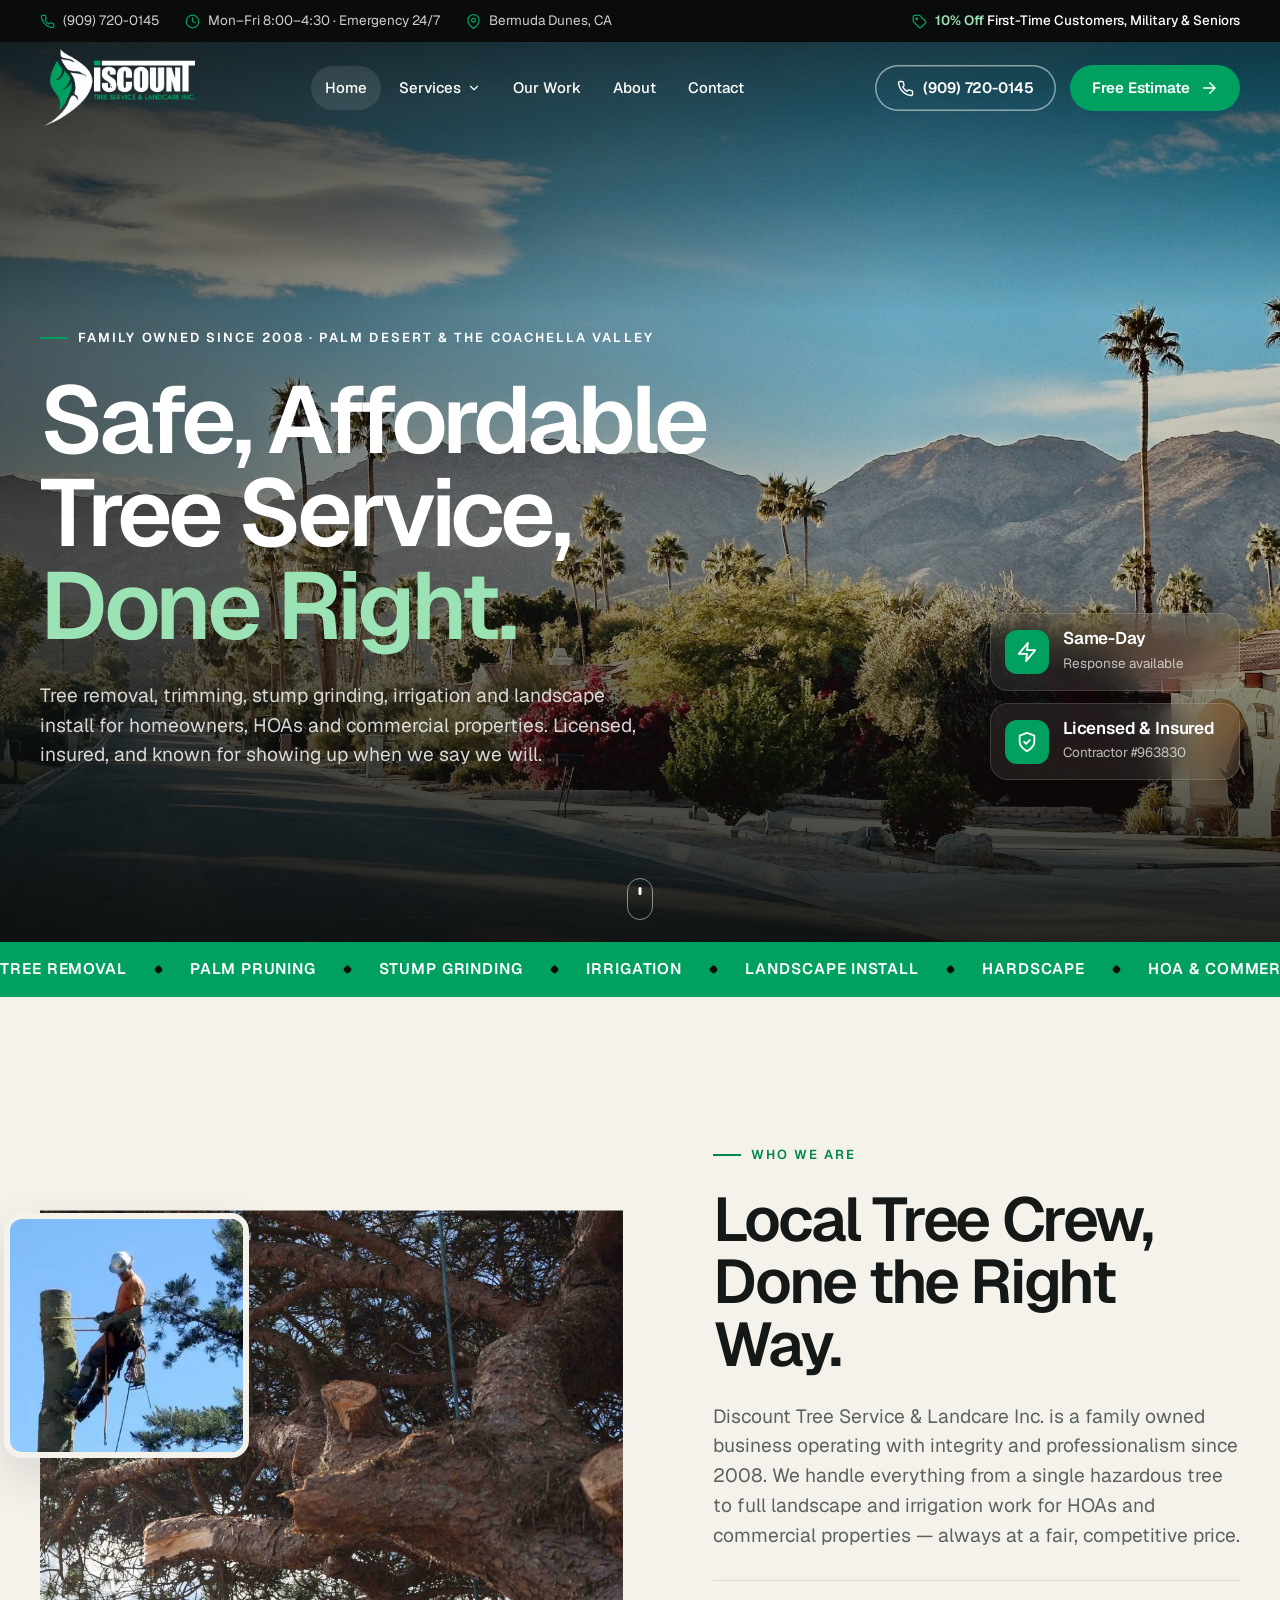
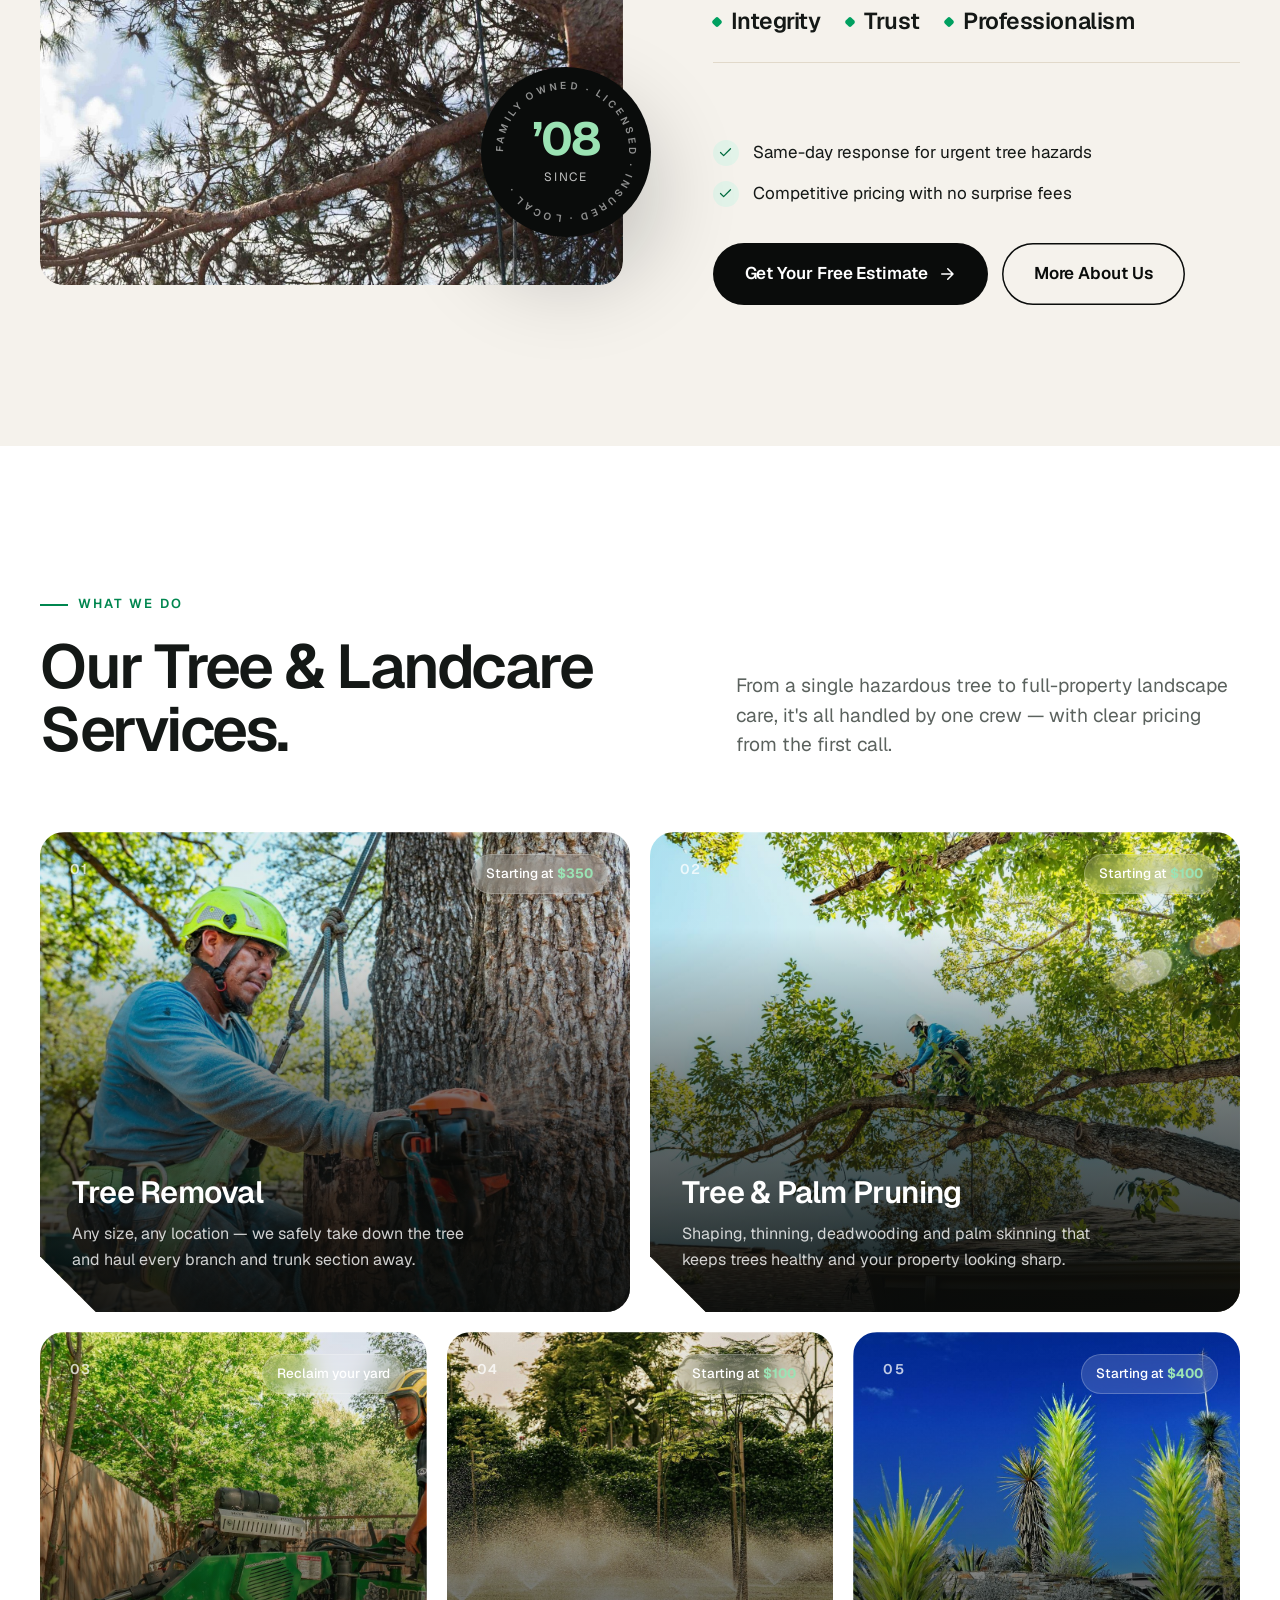
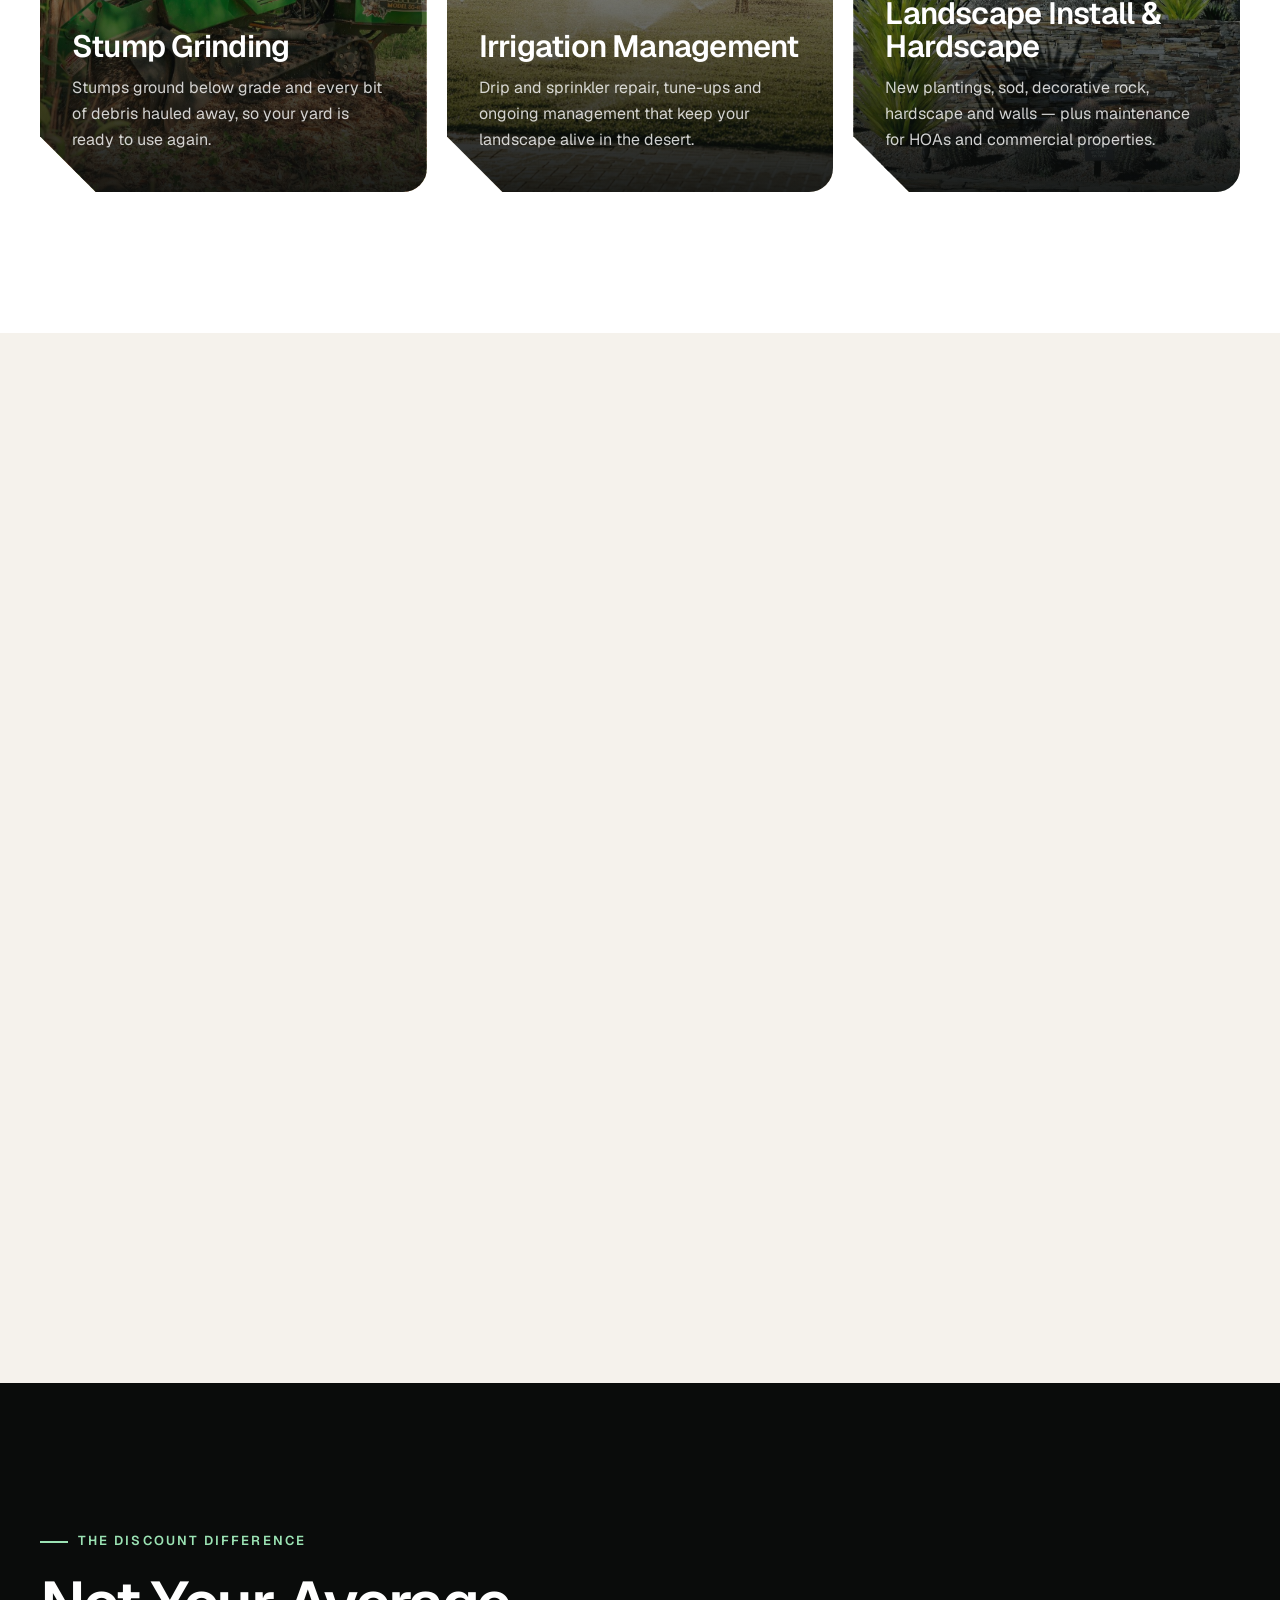
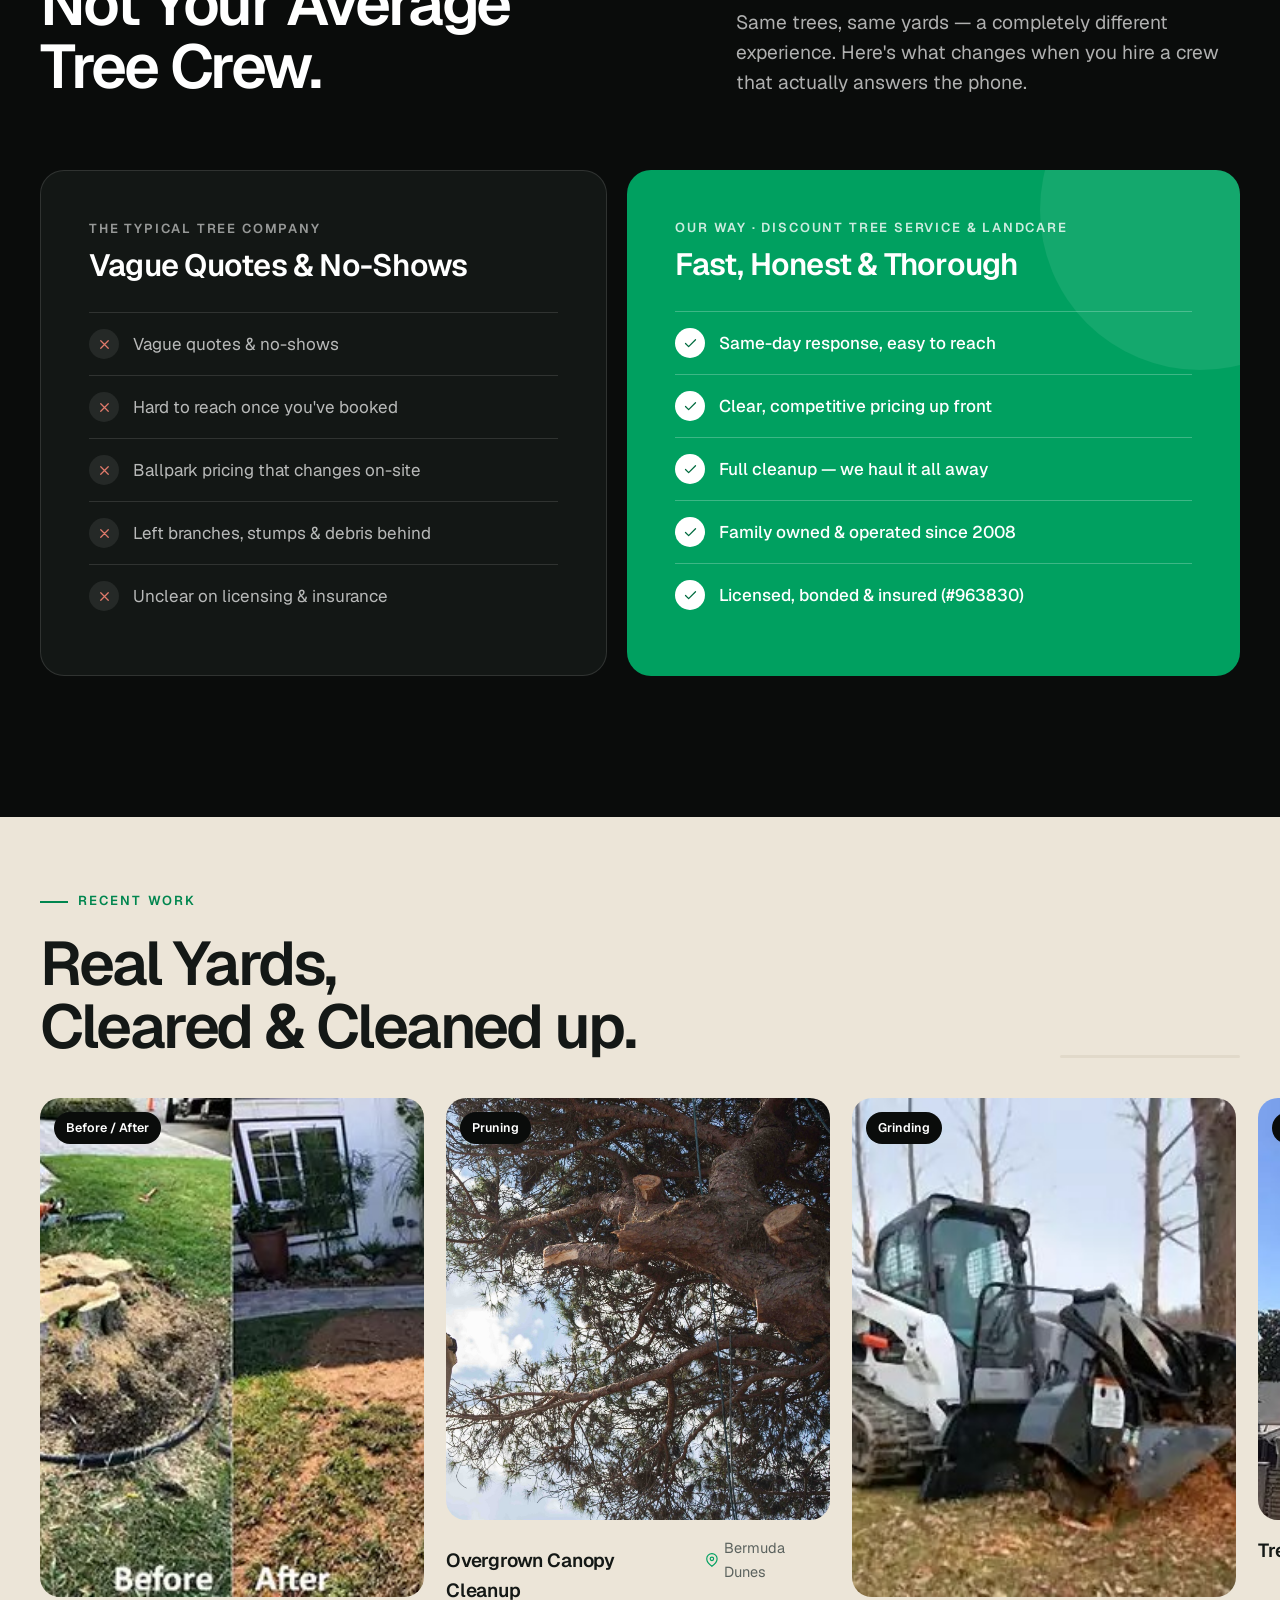
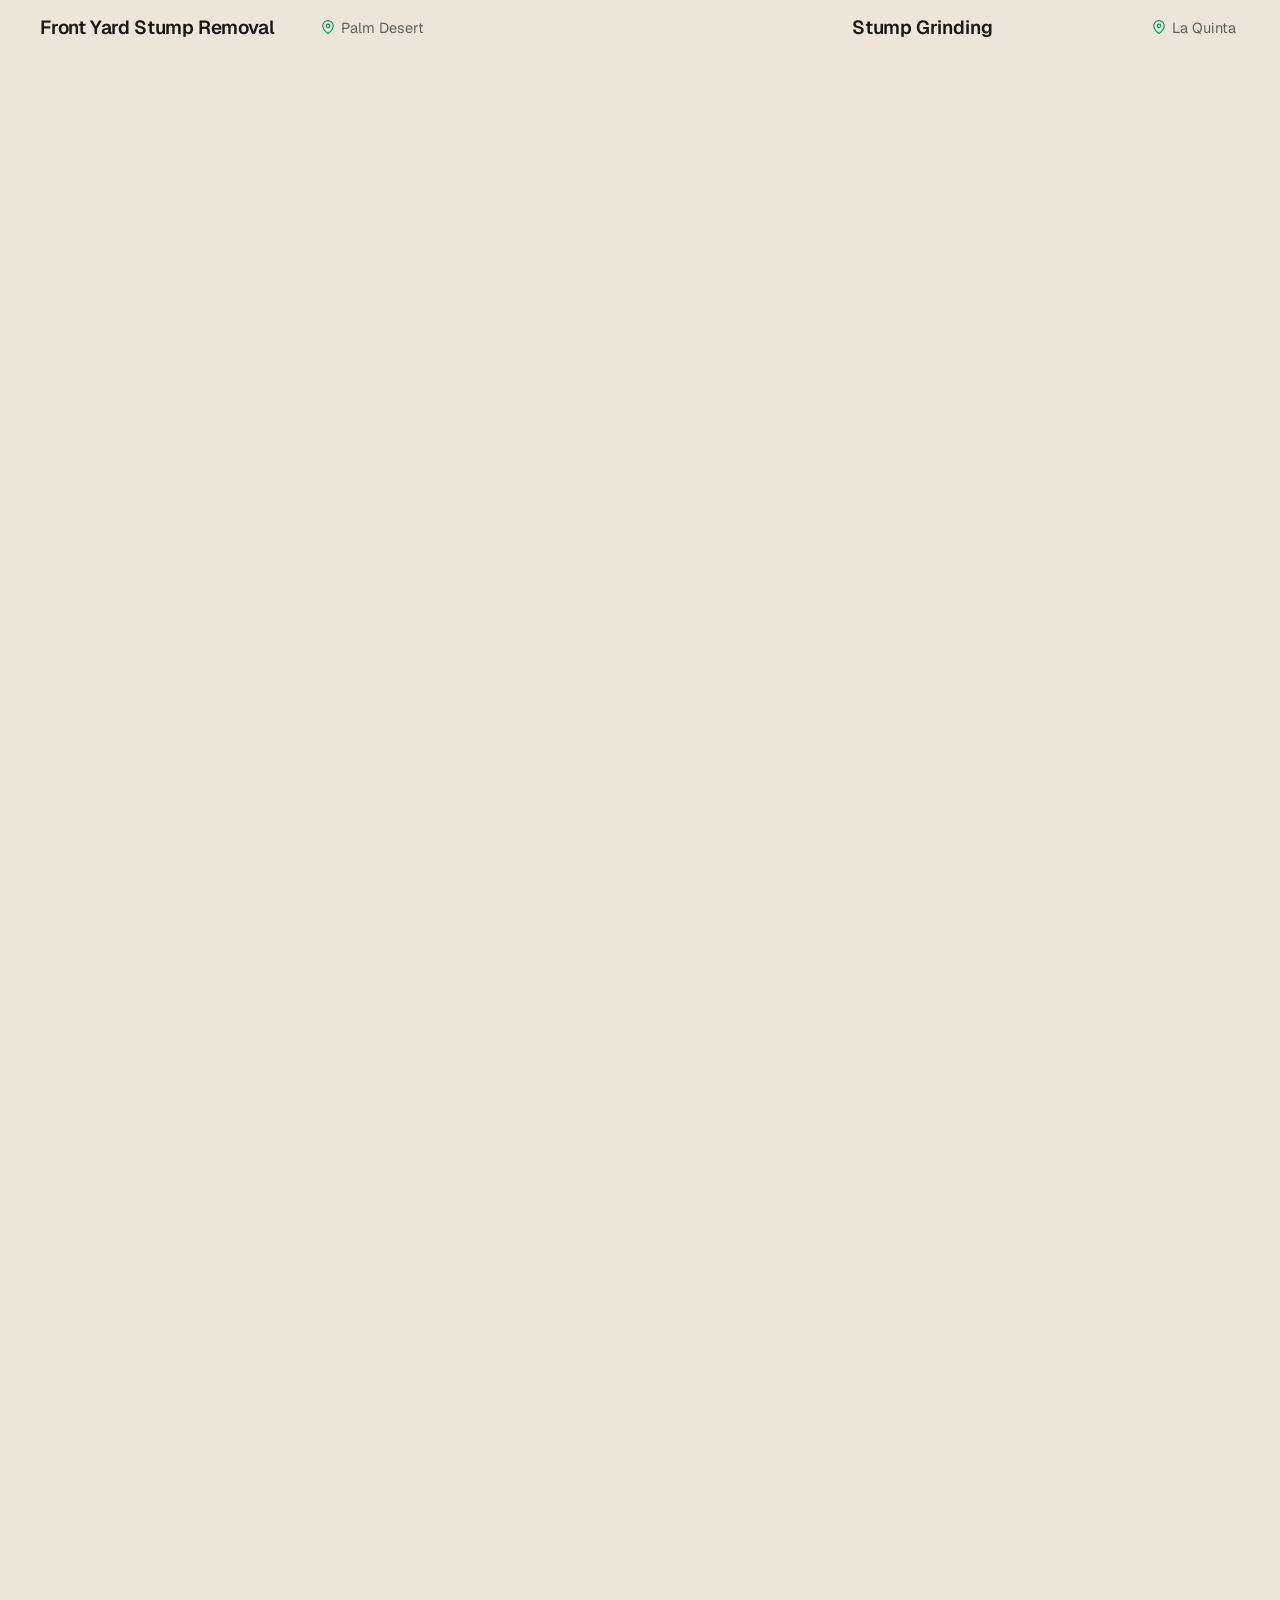
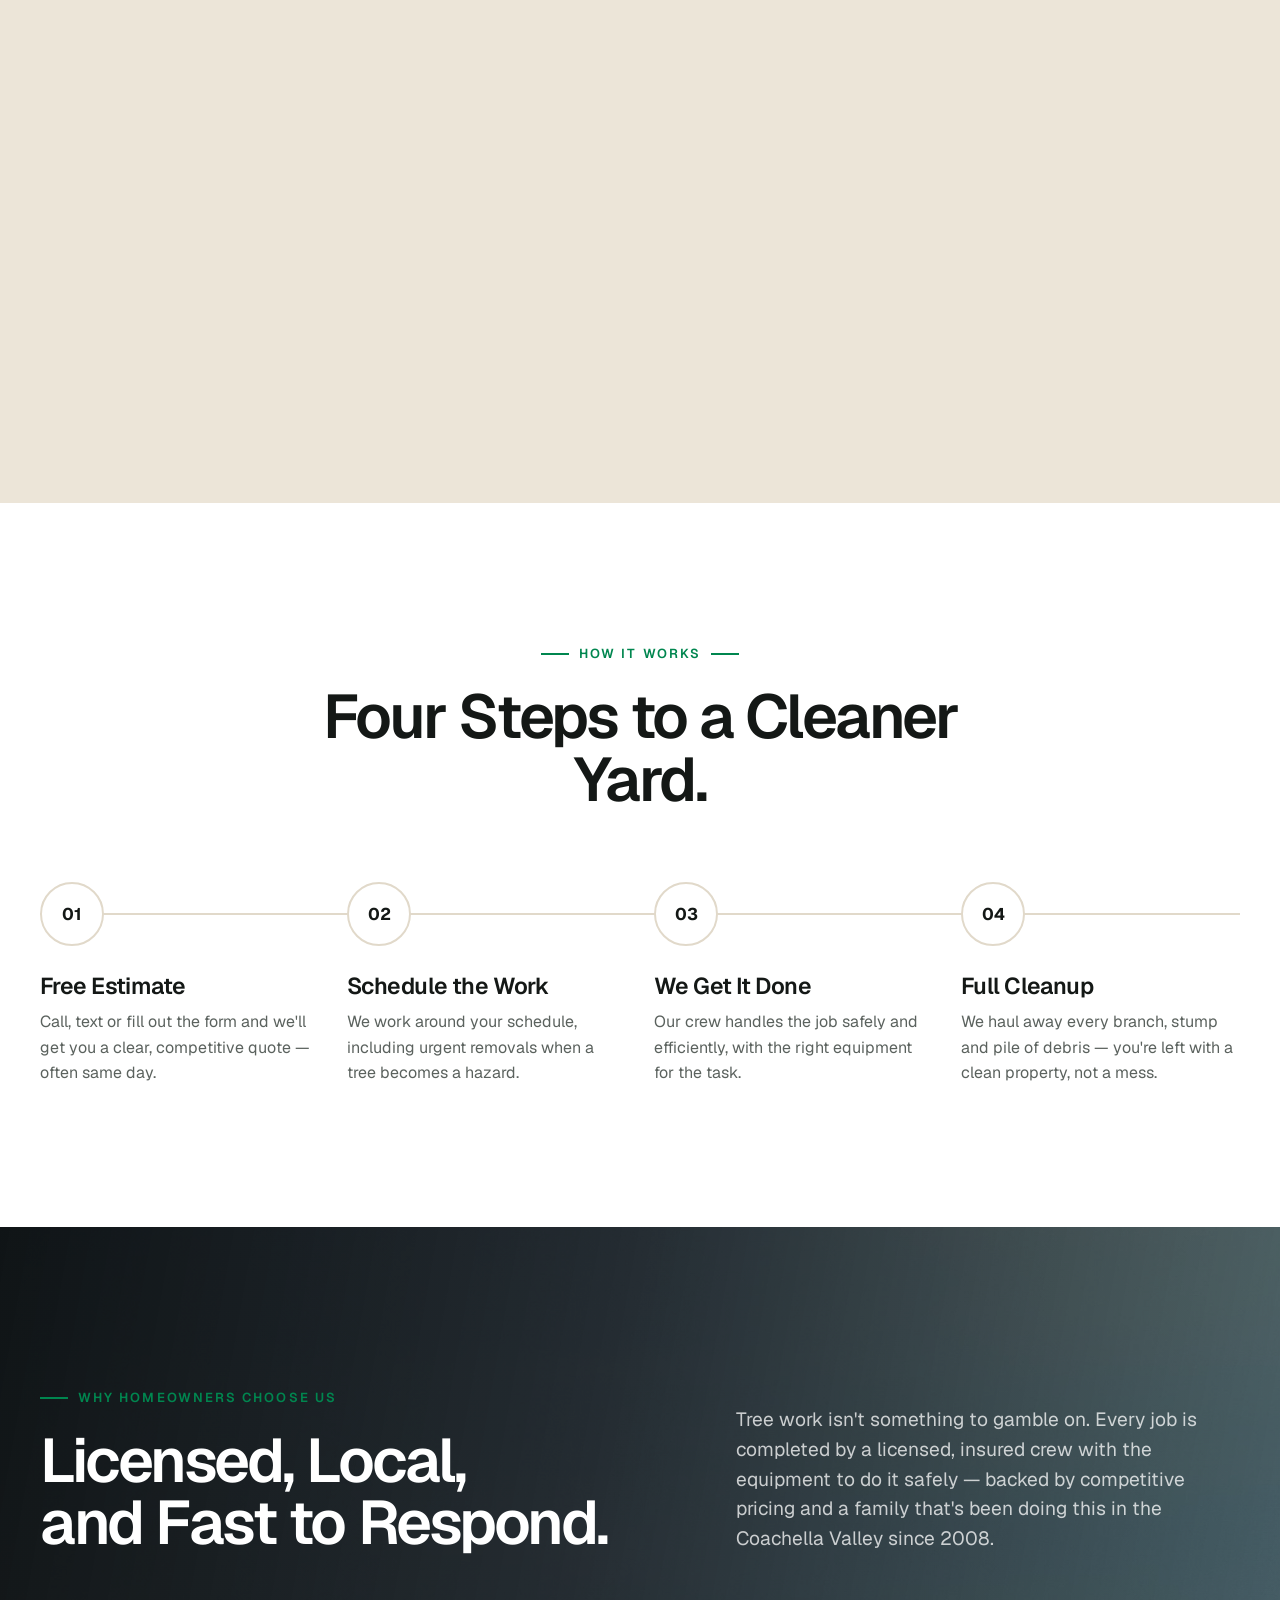
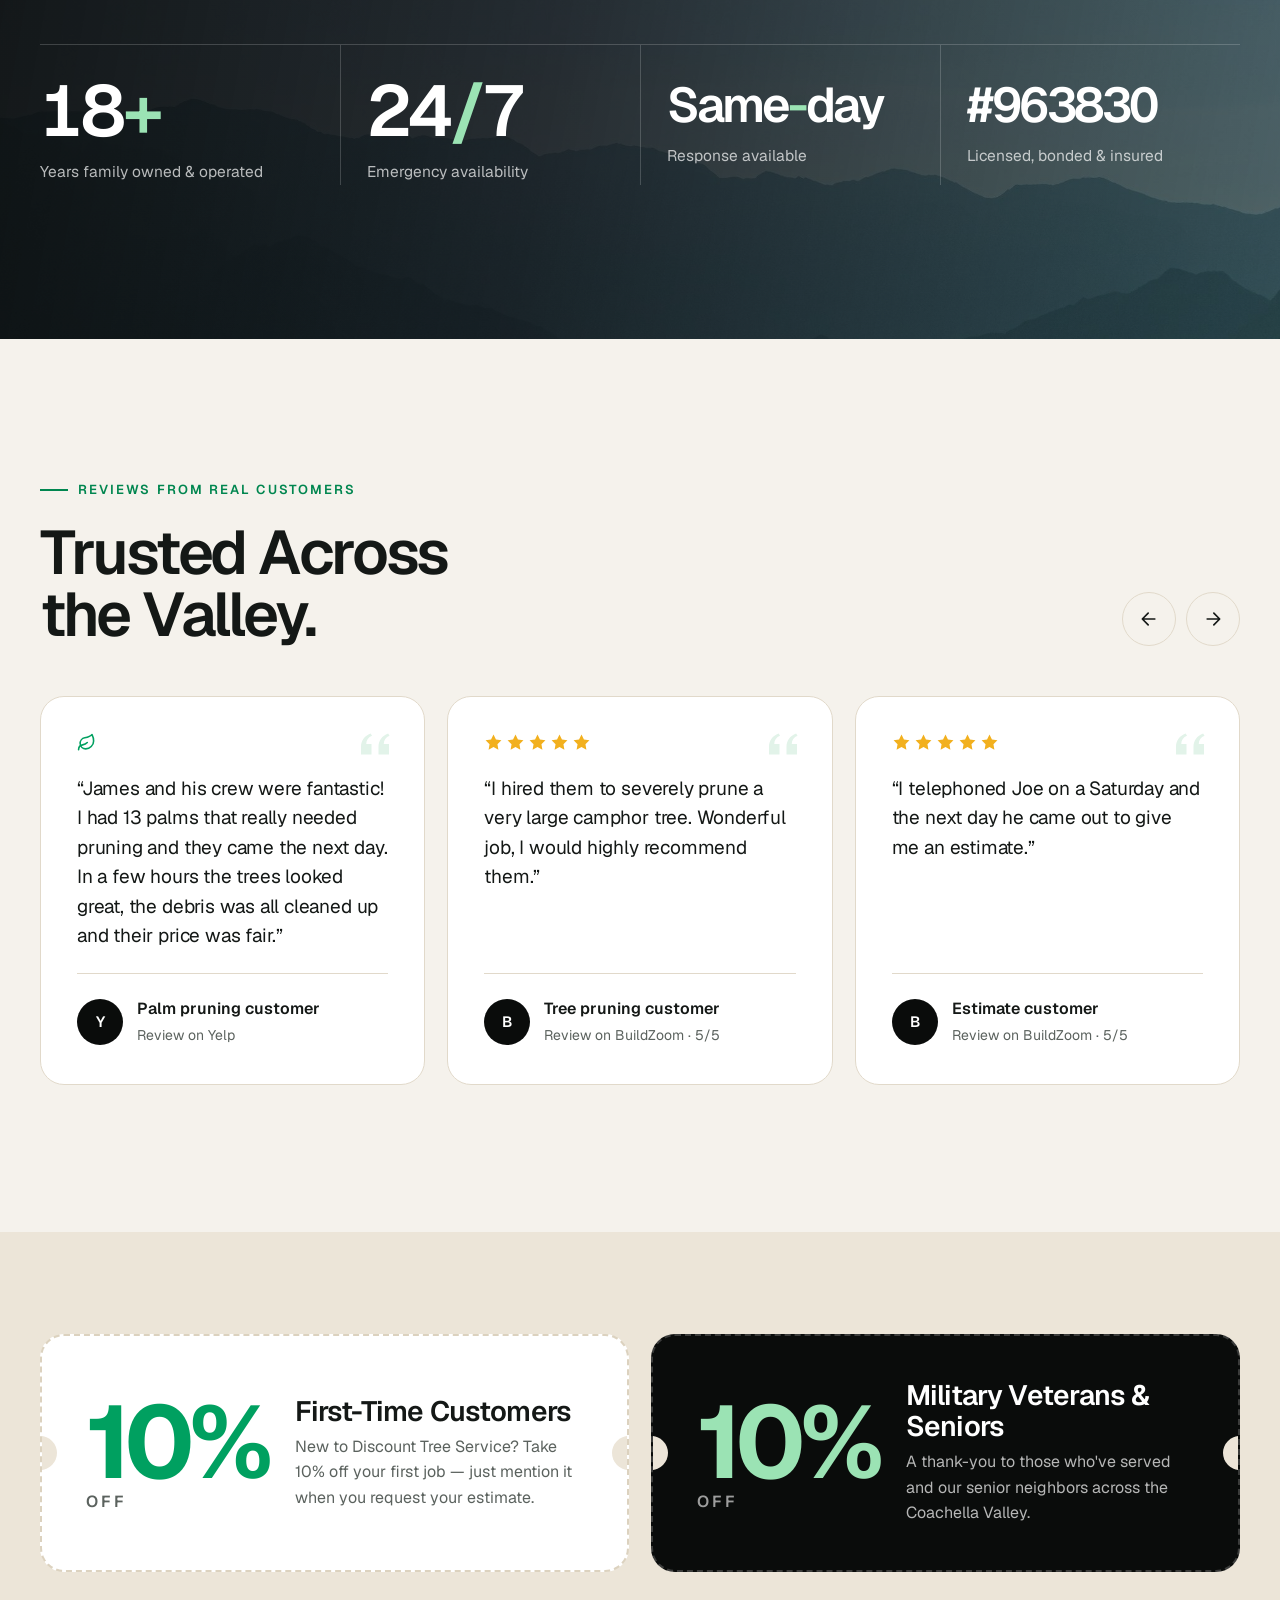
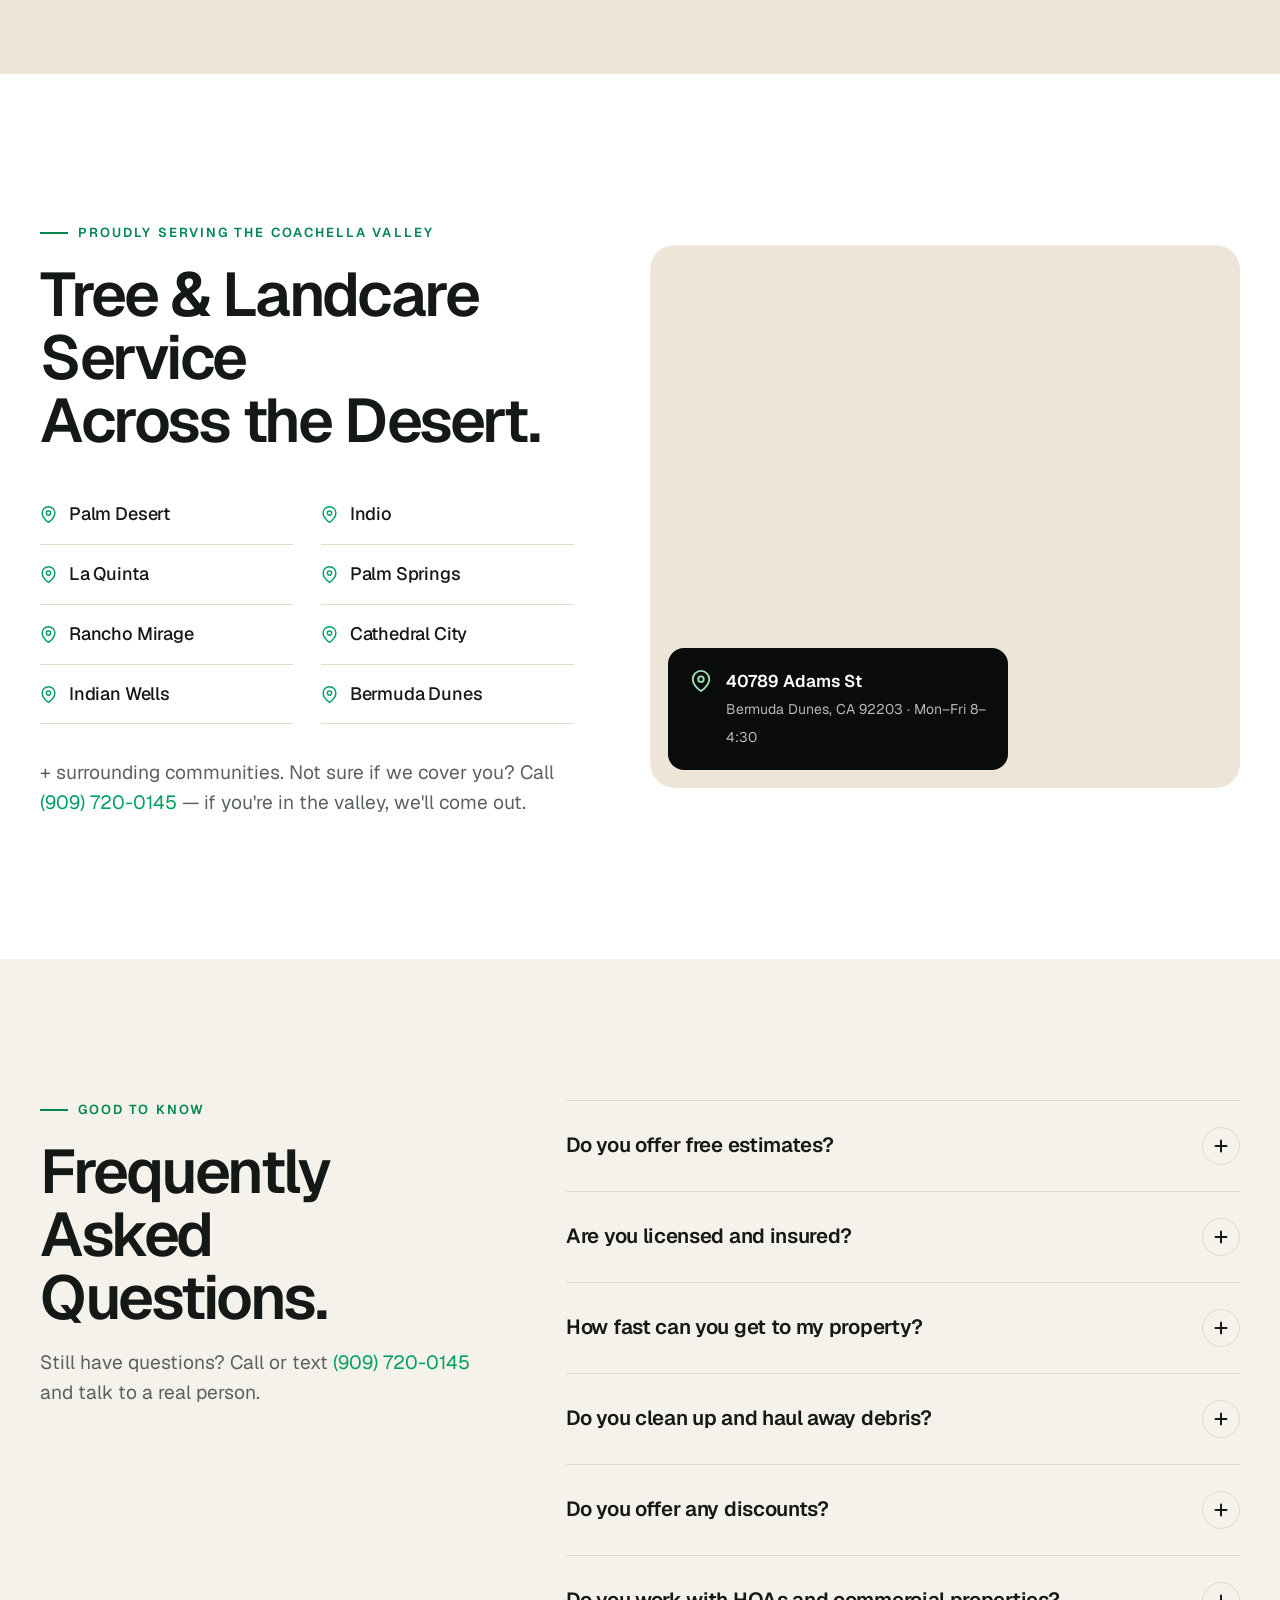
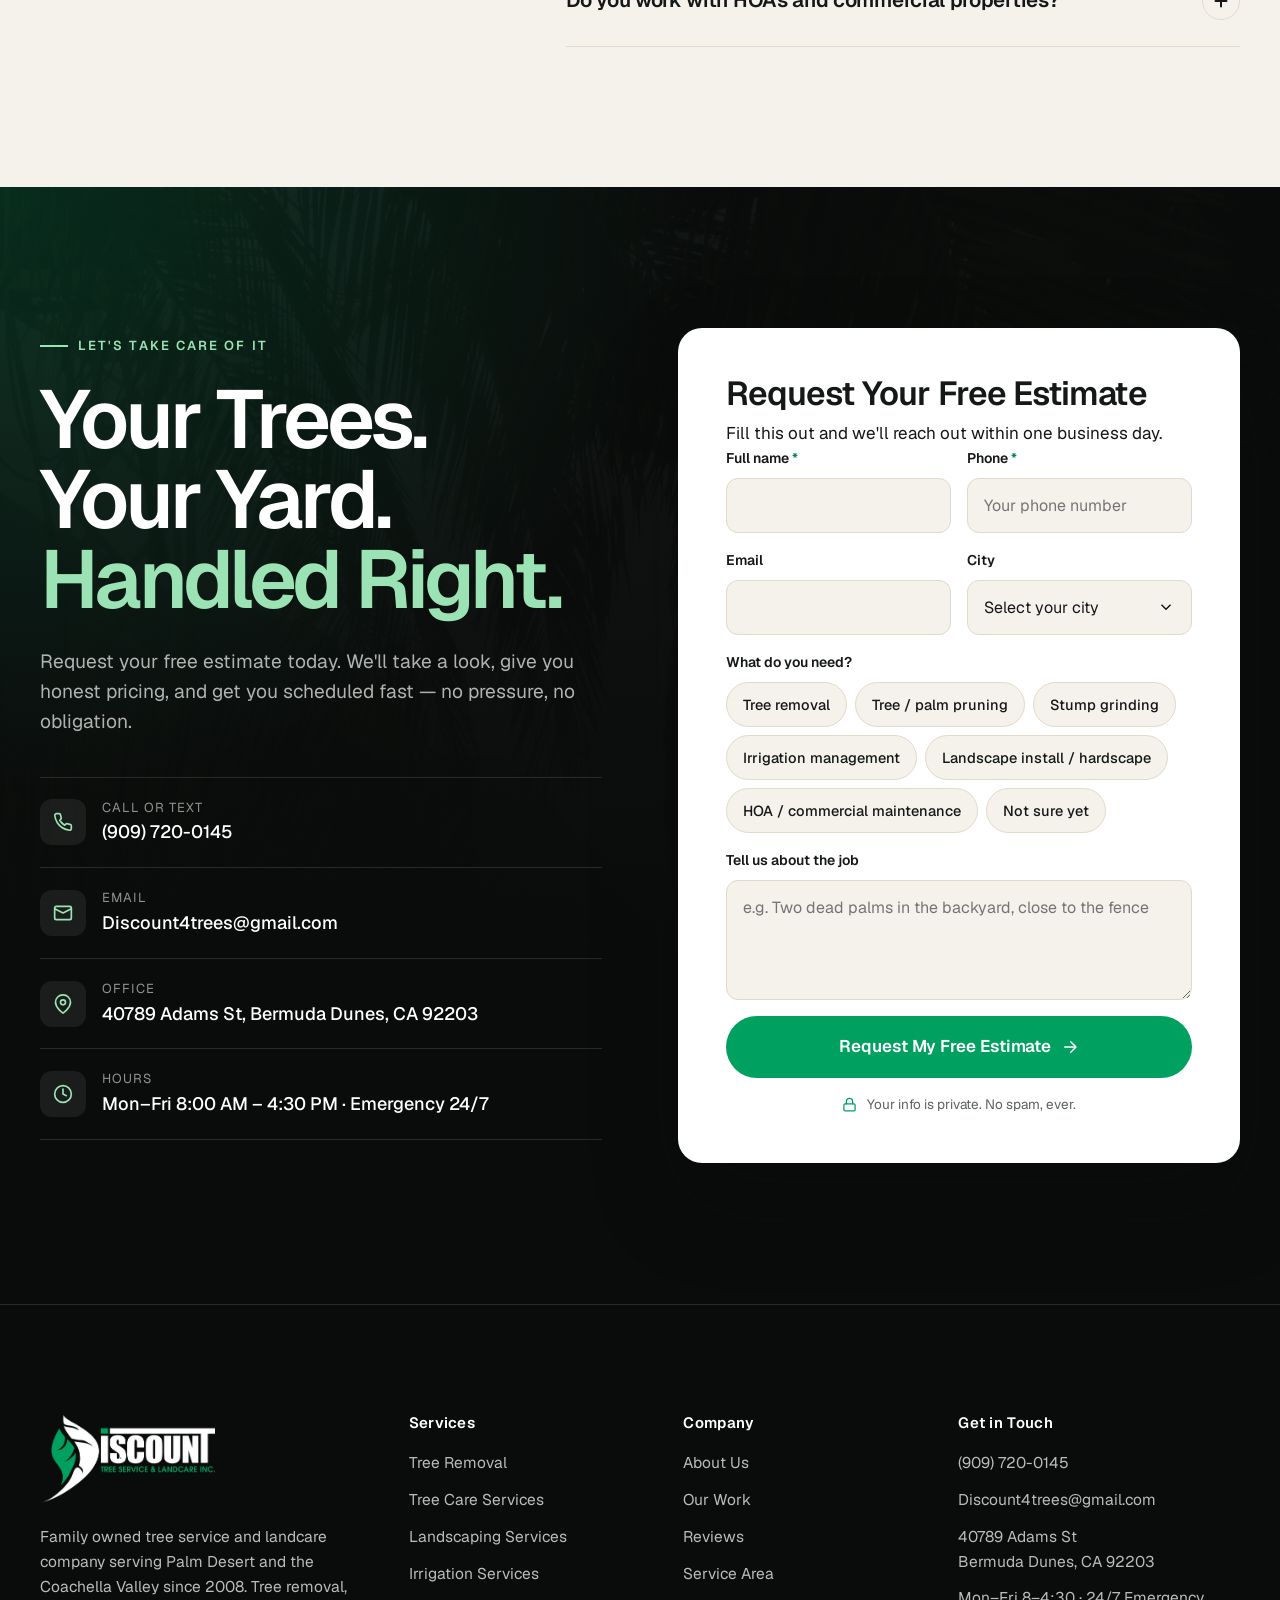
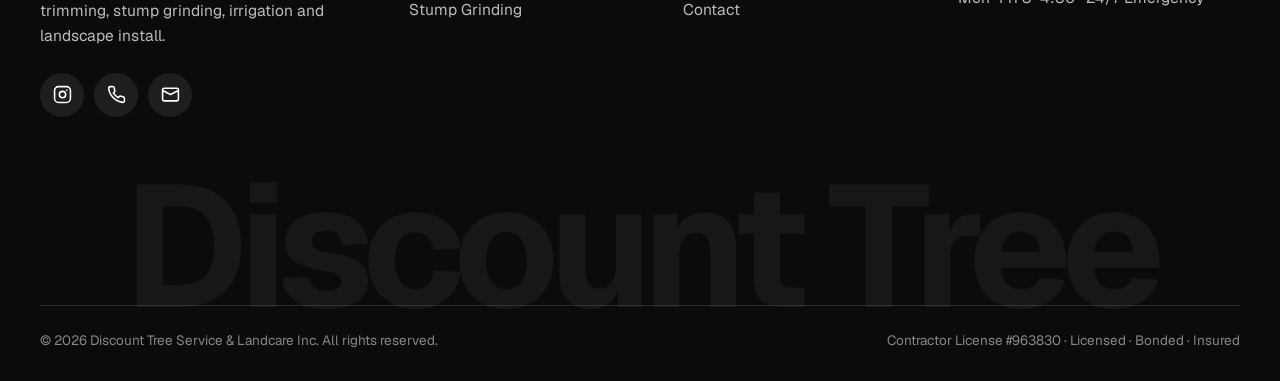
==== commit 0eab8b8e: "Single phone number, About page, nav + header CTA, title case headings - Use (909) 720-0145 everywhe" ====
--- a/index.html
+++ b/index.html
@@ -40,13 +40,12 @@
         <button type="button" aria-haspopup="true">Services <svg class="caret" viewBox="0 0 24 24" fill="none" stroke="currentColor" stroke-width="2" stroke-linecap="round" stroke-linejoin="round" aria-hidden="true"><path d="m6 9 6 6 6-6"/></svg></button>
         <div class="drop"><a href="tree-removal.html"><span class="d-ico"><svg viewBox="0 0 24 24" fill="none" stroke="currentColor" stroke-width="2" stroke-linecap="round" stroke-linejoin="round" aria-hidden="true"><path d="m14 12-8.5 8.5a2.12 2.12 0 1 1-3-3L11 9"/><path d="M15 13 9 7l4-4 6 6h3a8 8 0 0 1-7 7z"/></svg></span><b>Tree Removal</b><small>Any size, full cleanup</small></a><a href="tree-care-services.html"><span class="d-ico"><svg viewBox="0 0 24 24" fill="none" stroke="currentColor" stroke-width="2" stroke-linecap="round" stroke-linejoin="round" aria-hidden="true"><circle cx="6" cy="6" r="3"/><circle cx="6" cy="18" r="3"/><path d="M20 4 8.12 15.88M14.47 14.48 20 20M8.12 8.12 12 12"/></svg></span><b>Tree Care Services</b><small>Tree & palm pruning</small></a><a href="landscaping-services.html"><span class="d-ico"><svg viewBox="0 0 24 24" fill="none" stroke="currentColor" stroke-width="2" stroke-linecap="round" stroke-linejoin="round" aria-hidden="true"><path d="M2 22 7 17M16.5 3.5a2.12 2.12 0 0 1 3 3L13 13l-3-3z"/><path d="m9.5 13.5-3 3a2 2 0 0 0 0 2.83l.17.17a2 2 0 0 0 2.83 0l3-3"/></svg></span><b>Landscaping Services</b><small>Install, hardscape & HOA</small></a><a href="irrigation-services.html"><span class="d-ico"><svg viewBox="0 0 24 24" fill="none" stroke="currentColor" stroke-width="2" stroke-linecap="round" stroke-linejoin="round" aria-hidden="true"><path d="M12 22a7 7 0 0 0 7-7c0-2-1-3.9-3-5.5s-3.5-4-4-6.5c-.5 2.5-2 4.9-4 6.5C6 11.1 5 13 5 15a7 7 0 0 0 7 7z"/></svg></span><b>Irrigation Services</b><small>Drip, sprinkler & management</small></a></div>
       </div>
-      <a href="index.html#about">About</a>
       <a href="index.html#work">Our Work</a>
-      <a href="index.html#reviews">Reviews</a>
-      <a href="index.html#area">Service Area</a>
+      <a href="about.html">About</a>
+      <a href="#estimate">Contact</a>
     </nav>
     <div class="header-cta">
-      <a class="header-phone" href="tel:+19097200145"><span class="ph-ico"><svg viewBox="0 0 24 24" fill="none" stroke="currentColor" stroke-width="2" stroke-linecap="round" stroke-linejoin="round" aria-hidden="true"><path d="M22 16.92v3a2 2 0 0 1-2.18 2 19.79 19.79 0 0 1-8.63-3.07 19.5 19.5 0 0 1-6-6 19.79 19.79 0 0 1-3.07-8.67A2 2 0 0 1 4.11 2h3a2 2 0 0 1 2 1.72c.13.96.36 1.9.7 2.81a2 2 0 0 1-.45 2.11L8.09 9.91a16 16 0 0 0 6 6l1.27-1.27a2 2 0 0 1 2.11-.45c.9.34 1.85.57 2.81.7A2 2 0 0 1 22 16.92z"/></svg></span><span class="ph-num"><small>Call or text</small>(909) 720-0145</span></a>
+      <a class="btn btn-ghost header-phone-btn" href="tel:+19097200145" aria-label="Call (909) 720-0145"><svg viewBox="0 0 24 24" fill="none" stroke="currentColor" stroke-width="2" stroke-linecap="round" stroke-linejoin="round" aria-hidden="true"><path d="M22 16.92v3a2 2 0 0 1-2.18 2 19.79 19.79 0 0 1-8.63-3.07 19.5 19.5 0 0 1-6-6 19.79 19.79 0 0 1-3.07-8.67A2 2 0 0 1 4.11 2h3a2 2 0 0 1 2 1.72c.13.96.36 1.9.7 2.81a2 2 0 0 1-.45 2.11L8.09 9.91a16 16 0 0 0 6 6l1.27-1.27a2 2 0 0 1 2.11-.45c.9.34 1.85.57 2.81.7A2 2 0 0 1 22 16.92z"/></svg><span class="ph-num">(909) 720-0145</span></a>
       <a class="btn" href="#estimate">Free Estimate <svg class="arrow" viewBox="0 0 24 24" fill="none" stroke="currentColor" stroke-width="2" stroke-linecap="round" stroke-linejoin="round" aria-hidden="true"><path d="M5 12h14M13 5l7 7-7 7"/></svg></a>
       <button class="nav-toggle" type="button" aria-label="Open menu" aria-expanded="false"><span></span></button>
     </div>
@@ -57,9 +56,8 @@
   <nav>
     <a href="index.html">Home <svg viewBox="0 0 24 24" fill="none" stroke="currentColor" stroke-width="2" stroke-linecap="round" stroke-linejoin="round" aria-hidden="true"><path d="M5 12h14M13 5l7 7-7 7"/></svg></a>
     <a class="sub" href="tree-removal.html">Tree Removal</a><a class="sub" href="tree-care-services.html">Tree Care Services</a><a class="sub" href="landscaping-services.html">Landscaping Services</a><a class="sub" href="irrigation-services.html">Irrigation Services</a>
-    <a href="index.html#about">About <svg viewBox="0 0 24 24" fill="none" stroke="currentColor" stroke-width="2" stroke-linecap="round" stroke-linejoin="round" aria-hidden="true"><path d="M5 12h14M13 5l7 7-7 7"/></svg></a>
     <a href="index.html#work">Our Work <svg viewBox="0 0 24 24" fill="none" stroke="currentColor" stroke-width="2" stroke-linecap="round" stroke-linejoin="round" aria-hidden="true"><path d="M5 12h14M13 5l7 7-7 7"/></svg></a>
-    <a href="index.html#reviews">Reviews <svg viewBox="0 0 24 24" fill="none" stroke="currentColor" stroke-width="2" stroke-linecap="round" stroke-linejoin="round" aria-hidden="true"><path d="M5 12h14M13 5l7 7-7 7"/></svg></a>
+    <a href="about.html">About <svg viewBox="0 0 24 24" fill="none" stroke="currentColor" stroke-width="2" stroke-linecap="round" stroke-linejoin="round" aria-hidden="true"><path d="M5 12h14M13 5l7 7-7 7"/></svg></a>
     <a href="#estimate">Contact <svg viewBox="0 0 24 24" fill="none" stroke="currentColor" stroke-width="2" stroke-linecap="round" stroke-linejoin="round" aria-hidden="true"><path d="M5 12h14M13 5l7 7-7 7"/></svg></a>
   </nav>
   <div class="mm-foot">
@@ -77,7 +75,7 @@
     <div class="hero-inner">
       <div class="hero-copy">
         <span class="eyebrow" data-reveal>Family Owned Since 2008 · Palm Desert &amp; the Coachella Valley</span>
-        <h1 class="display" data-split>Safe, affordable<br>tree service,<br><span class="accent">done right.</span></h1>
+        <h1 class="display" data-split>Safe, Affordable<br>Tree Service,<br><span class="accent">Done Right.</span></h1>
         <p class="lead" data-reveal style="--d:.35s">Tree removal, trimming, stump grinding, irrigation and landscape install for homeowners, HOAs and commercial properties. Licensed, insured, and known for showing up when we say we will.</p>
         <div class="hero-actions" data-reveal style="--d:.45s">
           <a class="btn btn-lg" href="#estimate">Get My Free Estimate <svg class="arrow" viewBox="0 0 24 24" fill="none" stroke="currentColor" stroke-width="2" stroke-linecap="round" stroke-linejoin="round" aria-hidden="true"><path d="M5 12h14M13 5l7 7-7 7"/></svg></a>
@@ -111,7 +109,7 @@
     </div>
     <div class="intro-copy">
       <span class="eyebrow" data-reveal>Who We Are</span>
-      <h2 class="h2" data-reveal>Local tree crew,<br>done the right way.</h2>
+      <h2 class="h2" data-reveal>Local Tree Crew,<br>Done the Right Way.</h2>
       <p class="lead" data-reveal>Discount Tree Service &amp; Landcare Inc. is a family owned business operating with integrity and professionalism since 2008. We handle everything from a single hazardous tree to full landscape and irrigation work for HOAs and commercial properties — always at a fair, competitive price.</p>
       <div class="values" data-reveal><span>Integrity</span><span>Trust</span><span>Professionalism</span></div>
       <ul class="checklist" data-stagger=".08">
@@ -119,7 +117,10 @@
         <li data-reveal><span class="ck"><svg viewBox="0 0 24 24" fill="none" stroke="currentColor" stroke-width="2" stroke-linecap="round" stroke-linejoin="round" aria-hidden="true"><path d="M20 6 9 17l-5-5"/></svg></span>Same-day response for urgent tree hazards</li>
         <li data-reveal><span class="ck"><svg viewBox="0 0 24 24" fill="none" stroke="currentColor" stroke-width="2" stroke-linecap="round" stroke-linejoin="round" aria-hidden="true"><path d="M20 6 9 17l-5-5"/></svg></span>Competitive pricing with no surprise fees</li>
       </ul>
-      <a class="btn btn-dark btn-lg" href="#estimate" data-reveal>Get Your Free Estimate <svg class="arrow" viewBox="0 0 24 24" fill="none" stroke="currentColor" stroke-width="2" stroke-linecap="round" stroke-linejoin="round" aria-hidden="true"><path d="M5 12h14M13 5l7 7-7 7"/></svg></a>
+      <div class="hero-actions" data-reveal>
+        <a class="btn btn-dark btn-lg" href="#estimate">Get Your Free Estimate <svg class="arrow" viewBox="0 0 24 24" fill="none" stroke="currentColor" stroke-width="2" stroke-linecap="round" stroke-linejoin="round" aria-hidden="true"><path d="M5 12h14M13 5l7 7-7 7"/></svg></a>
+        <a class="btn btn-outline btn-lg" href="about.html">More About Us</a>
+      </div>
     </div>
   </div>
 </section>
@@ -130,7 +131,7 @@
     <div class="section-head split">
       <div>
         <span class="eyebrow" data-reveal>What We Do</span>
-        <h2 class="h2" style="margin-top:20px" data-reveal>Our tree &amp; landcare services.</h2>
+        <h2 class="h2" style="margin-top:20px" data-reveal>Our Tree &amp; Landcare Services.</h2>
       </div>
       <p class="lead" data-reveal>From a single hazardous tree to full-property landscape care, it's all handled by one crew — with clear pricing from the first call.</p>
     </div>
@@ -184,7 +185,7 @@
   <div class="wrap">
     <div class="section-head center">
       <span class="eyebrow center" data-reveal>Who We Work With</span>
-      <h2 class="h2" data-reveal>Tree &amp; landscape care<br>for every property.</h2>
+      <h2 class="h2" data-reveal>Tree &amp; Landscape Care<br>for Every Property.</h2>
       <p class="lead" data-reveal>Whether it's one tree in your backyard or a full property under contract, we've got the equipment and crew to match.</p>
     </div>
     <div class="aud-grid" data-stagger=".12">
@@ -213,19 +214,19 @@
     <div class="section-head split">
       <div>
         <span class="eyebrow" data-reveal>The Discount Difference</span>
-        <h2 class="h2" style="margin-top:20px" data-reveal>Not your average<br>tree crew.</h2>
+        <h2 class="h2" style="margin-top:20px" data-reveal>Not Your Average<br>Tree Crew.</h2>
       </div>
       <p class="lead" data-reveal>Same trees, same yards — a completely different experience. Here's what changes when you hire a crew that actually answers the phone.</p>
     </div>
     <div class="compare" data-stagger=".15">
       <div class="cmp-col theirs" data-reveal="left">
         <div class="cmp-label">The Typical Tree Company</div>
-        <h3>Vague quotes &amp; no-shows</h3>
+        <h3>Vague Quotes &amp; No-Shows</h3>
         <ul><li><span class="ic"><svg viewBox="0 0 24 24" fill="none" stroke="currentColor" stroke-width="2" stroke-linecap="round" stroke-linejoin="round" aria-hidden="true"><path d="M18 6 6 18M6 6l12 12"/></svg></span>Vague quotes &amp; no-shows</li><li><span class="ic"><svg viewBox="0 0 24 24" fill="none" stroke="currentColor" stroke-width="2" stroke-linecap="round" stroke-linejoin="round" aria-hidden="true"><path d="M18 6 6 18M6 6l12 12"/></svg></span>Hard to reach once you've booked</li><li><span class="ic"><svg viewBox="0 0 24 24" fill="none" stroke="currentColor" stroke-width="2" stroke-linecap="round" stroke-linejoin="round" aria-hidden="true"><path d="M18 6 6 18M6 6l12 12"/></svg></span>Ballpark pricing that changes on-site</li><li><span class="ic"><svg viewBox="0 0 24 24" fill="none" stroke="currentColor" stroke-width="2" stroke-linecap="round" stroke-linejoin="round" aria-hidden="true"><path d="M18 6 6 18M6 6l12 12"/></svg></span>Left branches, stumps &amp; debris behind</li><li><span class="ic"><svg viewBox="0 0 24 24" fill="none" stroke="currentColor" stroke-width="2" stroke-linecap="round" stroke-linejoin="round" aria-hidden="true"><path d="M18 6 6 18M6 6l12 12"/></svg></span>Unclear on licensing &amp; insurance</li></ul>
       </div>
       <div class="cmp-col ours" data-reveal="right">
         <div class="cmp-label">Our Way · Discount Tree Service &amp; Landcare</div>
-        <h3>Fast, honest &amp; thorough</h3>
+        <h3>Fast, Honest &amp; Thorough</h3>
         <ul><li><span class="ic"><svg viewBox="0 0 24 24" fill="none" stroke="currentColor" stroke-width="2" stroke-linecap="round" stroke-linejoin="round" aria-hidden="true"><path d="M20 6 9 17l-5-5"/></svg></span>Same-day response, easy to reach</li><li><span class="ic"><svg viewBox="0 0 24 24" fill="none" stroke="currentColor" stroke-width="2" stroke-linecap="round" stroke-linejoin="round" aria-hidden="true"><path d="M20 6 9 17l-5-5"/></svg></span>Clear, competitive pricing up front</li><li><span class="ic"><svg viewBox="0 0 24 24" fill="none" stroke="currentColor" stroke-width="2" stroke-linecap="round" stroke-linejoin="round" aria-hidden="true"><path d="M20 6 9 17l-5-5"/></svg></span>Full cleanup — we haul it all away</li><li><span class="ic"><svg viewBox="0 0 24 24" fill="none" stroke="currentColor" stroke-width="2" stroke-linecap="round" stroke-linejoin="round" aria-hidden="true"><path d="M20 6 9 17l-5-5"/></svg></span>Family owned &amp; operated since 2008</li><li><span class="ic"><svg viewBox="0 0 24 24" fill="none" stroke="currentColor" stroke-width="2" stroke-linecap="round" stroke-linejoin="round" aria-hidden="true"><path d="M20 6 9 17l-5-5"/></svg></span>Licensed, bonded &amp; insured (#963830)</li></ul>
       </div>
     </div>
@@ -239,14 +240,14 @@
       <div class="wrap">
         <div class="section-head" style="margin:0">
           <span class="eyebrow" data-reveal>Recent Work</span>
-          <h2 class="h2" data-reveal>Real yards,<br>cleared &amp; cleaned up.</h2>
+          <h2 class="h2" data-reveal>Real Yards,<br>Cleared &amp; Cleaned up.</h2>
         </div>
         <div class="hscroll-progress" aria-hidden="true"><i></i></div>
       </div>
     </div>
     <div class="hscroll-track">
       <article class="work-card tall"><div class="w-img"><span class="w-flag">Before / After</span><img src="assets/content/image/jobs/stump-before-after.jpg" alt="Front Yard Stump Removal in Palm Desert" loading="lazy"></div><div class="w-meta"><b>Front Yard Stump Removal</b><span><svg viewBox="0 0 24 24" fill="none" stroke="currentColor" stroke-width="2" stroke-linecap="round" stroke-linejoin="round" aria-hidden="true"><path d="M21 10c0 7-9 13-9 13s-9-6-9-13a9 9 0 0 1 18 0z"/><circle cx="12" cy="10" r="3"/></svg>Palm Desert</span></div></article><article class="work-card"><div class="w-img"><span class="w-flag">Pruning</span><img src="assets/content/image/jobs/pruned-pine-canopy.jpg" alt="Overgrown Canopy Cleanup in Bermuda Dunes" loading="lazy"></div><div class="w-meta"><b>Overgrown Canopy Cleanup</b><span><svg viewBox="0 0 24 24" fill="none" stroke="currentColor" stroke-width="2" stroke-linecap="round" stroke-linejoin="round" aria-hidden="true"><path d="M21 10c0 7-9 13-9 13s-9-6-9-13a9 9 0 0 1 18 0z"/><circle cx="12" cy="10" r="3"/></svg>Bermuda Dunes</span></div></article><article class="work-card tall"><div class="w-img"><span class="w-flag">Grinding</span><img src="assets/content/image/jobs/skid-steer-grinding.jpg" alt="Stump Grinding in La Quinta" loading="lazy"></div><div class="w-meta"><b>Stump Grinding</b><span><svg viewBox="0 0 24 24" fill="none" stroke="currentColor" stroke-width="2" stroke-linecap="round" stroke-linejoin="round" aria-hidden="true"><path d="M21 10c0 7-9 13-9 13s-9-6-9-13a9 9 0 0 1 18 0z"/><circle cx="12" cy="10" r="3"/></svg>La Quinta</span></div></article><article class="work-card"><div class="w-img"><span class="w-flag">Climbing</span><img src="assets/content/image/jobs/climber-palm-yard.jpg" alt="Tree Pruning in Indio" loading="lazy"></div><div class="w-meta"><b>Tree Pruning</b><span><svg viewBox="0 0 24 24" fill="none" stroke="currentColor" stroke-width="2" stroke-linecap="round" stroke-linejoin="round" aria-hidden="true"><path d="M21 10c0 7-9 13-9 13s-9-6-9-13a9 9 0 0 1 18 0z"/><circle cx="12" cy="10" r="3"/></svg>Indio</span></div></article><article class="work-card tall"><div class="w-img"><span class="w-flag">Cleanup</span><img src="assets/content/image/jobs/backyard-cleanup.jpg" alt="Yard Cleanup in Cathedral City" loading="lazy"></div><div class="w-meta"><b>Yard Cleanup</b><span><svg viewBox="0 0 24 24" fill="none" stroke="currentColor" stroke-width="2" stroke-linecap="round" stroke-linejoin="round" aria-hidden="true"><path d="M21 10c0 7-9 13-9 13s-9-6-9-13a9 9 0 0 1 18 0z"/><circle cx="12" cy="10" r="3"/></svg>Cathedral City</span></div></article><article class="work-card"><div class="w-img"><span class="w-flag">Haul-away</span><img src="assets/content/image/jobs/yard-cleared.jpg" alt="Debris Removal in Rancho Mirage" loading="lazy"></div><div class="w-meta"><b>Debris Removal</b><span><svg viewBox="0 0 24 24" fill="none" stroke="currentColor" stroke-width="2" stroke-linecap="round" stroke-linejoin="round" aria-hidden="true"><path d="M21 10c0 7-9 13-9 13s-9-6-9-13a9 9 0 0 1 18 0z"/><circle cx="12" cy="10" r="3"/></svg>Rancho Mirage</span></div></article><article class="work-card tall"><div class="w-img"><span class="w-flag">Removal</span><img src="assets/content/image/jobs/climber-topping.jpg" alt="Removal &amp; Cleanup in Indian Wells" loading="lazy"></div><div class="w-meta"><b>Removal &amp; Cleanup</b><span><svg viewBox="0 0 24 24" fill="none" stroke="currentColor" stroke-width="2" stroke-linecap="round" stroke-linejoin="round" aria-hidden="true"><path d="M21 10c0 7-9 13-9 13s-9-6-9-13a9 9 0 0 1 18 0z"/><circle cx="12" cy="10" r="3"/></svg>Indian Wells</span></div></article>
-      <article class="work-card cta-card"><div class="w-img"><h3>Your yard<br>could be next.</h3><div><p style="color:rgba(255,255,255,.7);margin-bottom:22px">Free on-site estimates across the Coachella Valley.</p><a class="btn" href="#estimate">Get My Free Estimate <svg class="arrow" viewBox="0 0 24 24" fill="none" stroke="currentColor" stroke-width="2" stroke-linecap="round" stroke-linejoin="round" aria-hidden="true"><path d="M5 12h14M13 5l7 7-7 7"/></svg></a></div></div><div class="w-meta"><b>&nbsp;</b></div></article>
+      <article class="work-card cta-card"><div class="w-img"><h3>Your Yard<br>Could Be Next.</h3><div><p style="color:rgba(255,255,255,.7);margin-bottom:22px">Free on-site estimates across the Coachella Valley.</p><a class="btn" href="#estimate">Get My Free Estimate <svg class="arrow" viewBox="0 0 24 24" fill="none" stroke="currentColor" stroke-width="2" stroke-linecap="round" stroke-linejoin="round" aria-hidden="true"><path d="M5 12h14M13 5l7 7-7 7"/></svg></a></div></div><div class="w-meta"><b>&nbsp;</b></div></article>
     </div>
   </div>
 </section>
@@ -256,7 +257,7 @@
   <div class="wrap">
     <div class="section-head center">
       <span class="eyebrow center" data-reveal>How It Works</span>
-      <h2 class="h2" data-reveal>Four steps to a cleaner yard.</h2>
+      <h2 class="h2" data-reveal>Four Steps to a Cleaner Yard.</h2>
     </div>
     <div class="steps" data-stagger=".12">
       <div class="steps-line"><i></i></div>
@@ -272,7 +273,7 @@
     <div class="stats-top">
       <div>
         <span class="eyebrow" data-reveal>Why Homeowners Choose Us</span>
-        <h2 class="h2" style="margin-top:20px" data-reveal>Licensed, local,<br>and fast to respond.</h2>
+        <h2 class="h2" style="margin-top:20px" data-reveal>Licensed, Local,<br>and Fast to Respond.</h2>
       </div>
       <p class="lead" data-reveal>Tree work isn't something to gamble on. Every job is completed by a licensed, insured crew with the equipment to do it safely — backed by competitive pricing and a family that's been doing this in the Coachella Valley since 2008.</p>
     </div>
@@ -287,7 +288,7 @@
     <div class="reviews-head">
       <div class="section-head" style="margin:0">
         <span class="eyebrow" data-reveal>Reviews From Real Customers</span>
-        <h2 class="h2" data-reveal>Trusted across<br>the valley.</h2>
+        <h2 class="h2" data-reveal>Trusted Across<br>the Valley.</h2>
       </div>
       <div class="rv-controls" data-reveal>
         <button class="rv-btn" type="button" data-prev aria-label="Previous review"><svg viewBox="0 0 24 24" fill="none" stroke="currentColor" stroke-width="2" stroke-linecap="round" stroke-linejoin="round" aria-hidden="true"><path d="M19 12H5M11 19l-7-7 7-7"/></svg></button>
@@ -317,17 +318,18 @@
   </div>
 </section>
 
+
 <!-- OFFERS -->
 <section class="section-tight bg-sand">
   <div class="wrap">
     <div class="offers" data-stagger=".12">
       <div class="coupon" data-reveal>
         <div class="pct">10%<small>Off</small></div>
-        <div><h3>First-time customers</h3><p>New to Discount Tree Service? Take 10% off your first job — just mention it when you request your estimate.</p></div>
+        <div><h3>First-Time Customers</h3><p>New to Discount Tree Service? Take 10% off your first job — just mention it when you request your estimate.</p></div>
       </div>
       <div class="coupon dark" data-reveal>
         <div class="pct">10%<small>Off</small></div>
-        <div><h3>Military veterans &amp; seniors</h3><p>A thank-you to those who've served and our senior neighbors across the Coachella Valley.</p></div>
+        <div><h3>Military Veterans &amp; Seniors</h3><p>A thank-you to those who've served and our senior neighbors across the Coachella Valley.</p></div>
       </div>
     </div>
   </div>
@@ -338,7 +340,7 @@
   <div class="wrap area-grid">
     <div>
       <span class="eyebrow" data-reveal>Proudly Serving the Coachella Valley</span>
-      <h2 class="h2" style="margin-top:20px" data-reveal>Tree &amp; landcare service<br>across the desert.</h2>
+      <h2 class="h2" style="margin-top:20px" data-reveal>Tree &amp; Landcare Service<br>Across the Desert.</h2>
       <ul class="area-list" data-stagger=".05"><li data-reveal><svg viewBox="0 0 24 24" fill="none" stroke="currentColor" stroke-width="2" stroke-linecap="round" stroke-linejoin="round" aria-hidden="true"><path d="M21 10c0 7-9 13-9 13s-9-6-9-13a9 9 0 0 1 18 0z"/><circle cx="12" cy="10" r="3"/></svg>Palm Desert</li><li data-reveal><svg viewBox="0 0 24 24" fill="none" stroke="currentColor" stroke-width="2" stroke-linecap="round" stroke-linejoin="round" aria-hidden="true"><path d="M21 10c0 7-9 13-9 13s-9-6-9-13a9 9 0 0 1 18 0z"/><circle cx="12" cy="10" r="3"/></svg>Indio</li><li data-reveal><svg viewBox="0 0 24 24" fill="none" stroke="currentColor" stroke-width="2" stroke-linecap="round" stroke-linejoin="round" aria-hidden="true"><path d="M21 10c0 7-9 13-9 13s-9-6-9-13a9 9 0 0 1 18 0z"/><circle cx="12" cy="10" r="3"/></svg>La Quinta</li><li data-reveal><svg viewBox="0 0 24 24" fill="none" stroke="currentColor" stroke-width="2" stroke-linecap="round" stroke-linejoin="round" aria-hidden="true"><path d="M21 10c0 7-9 13-9 13s-9-6-9-13a9 9 0 0 1 18 0z"/><circle cx="12" cy="10" r="3"/></svg>Palm Springs</li><li data-reveal><svg viewBox="0 0 24 24" fill="none" stroke="currentColor" stroke-width="2" stroke-linecap="round" stroke-linejoin="round" aria-hidden="true"><path d="M21 10c0 7-9 13-9 13s-9-6-9-13a9 9 0 0 1 18 0z"/><circle cx="12" cy="10" r="3"/></svg>Rancho Mirage</li><li data-reveal><svg viewBox="0 0 24 24" fill="none" stroke="currentColor" stroke-width="2" stroke-linecap="round" stroke-linejoin="round" aria-hidden="true"><path d="M21 10c0 7-9 13-9 13s-9-6-9-13a9 9 0 0 1 18 0z"/><circle cx="12" cy="10" r="3"/></svg>Cathedral City</li><li data-reveal><svg viewBox="0 0 24 24" fill="none" stroke="currentColor" stroke-width="2" stroke-linecap="round" stroke-linejoin="round" aria-hidden="true"><path d="M21 10c0 7-9 13-9 13s-9-6-9-13a9 9 0 0 1 18 0z"/><circle cx="12" cy="10" r="3"/></svg>Indian Wells</li><li data-reveal><svg viewBox="0 0 24 24" fill="none" stroke="currentColor" stroke-width="2" stroke-linecap="round" stroke-linejoin="round" aria-hidden="true"><path d="M21 10c0 7-9 13-9 13s-9-6-9-13a9 9 0 0 1 18 0z"/><circle cx="12" cy="10" r="3"/></svg>Bermuda Dunes</li></ul>
       <p class="lead" data-reveal>+ surrounding communities. Not sure if we cover you? Call <a class="accent" href="tel:+19097200145">(909) 720-0145</a> — if you're in the valley, we'll come out.</p>
     </div>
@@ -354,7 +356,7 @@
   <div class="wrap faq-grid">
     <div class="section-head">
       <span class="eyebrow" data-reveal>Good to Know</span>
-      <h2 class="h2" data-reveal>Frequently asked questions.</h2>
+      <h2 class="h2" data-reveal>Frequently Asked Questions.</h2>
       <p class="lead" data-reveal>Still have questions? Call or text <a class="accent" href="tel:+19097200145">(909) 720-0145</a> and talk to a real person.</p>
     </div>
     <div class="faq" data-reveal><details><summary>Do you offer free estimates?<span class="pm" aria-hidden="true"></span></summary><div class="ans">Yes. We'll come out, take a look at your property and give you a clear, competitive quote at no cost or obligation. Just request one below or give us a call.</div></details><details><summary>Are you licensed and insured?<span class="pm" aria-hidden="true"></span></summary><div class="ans">Yes — Discount Tree Service &amp; Landcare Inc. holds Contractor License #963830 and is fully insured, so your property is protected on every job.</div></details><details><summary>How fast can you get to my property?<span class="pm" aria-hidden="true"></span></summary><div class="ans">We offer same-day response in most cases, and we're available 24/7 for emergency tree hazards. Regular jobs are typically scheduled within a few days.</div></details><details><summary>Do you clean up and haul away debris?<span class="pm" aria-hidden="true"></span></summary><div class="ans">Every job includes full cleanup — branches, stumps and debris are hauled away, so you're left with a clean property, not more work.</div></details><details><summary>Do you offer any discounts?<span class="pm" aria-hidden="true"></span></summary><div class="ans">Yes — 10% off for first-time customers, and 10% off for military veterans and senior citizens. Just mention it when you request your estimate.</div></details><details><summary>Do you work with HOAs and commercial properties?<span class="pm" aria-hidden="true"></span></summary><div class="ans">Yes. We provide ongoing landscape maintenance, tree care management and irrigation programs for HOAs, commercial centers and other managed properties across the valley.</div></details></div>
@@ -367,10 +369,10 @@
   <div class="wrap contact-grid">
     <div class="contact-copy">
       <span class="eyebrow" data-reveal>Let's Take Care Of It</span>
-      <h2 class="display" data-reveal>Your trees.<br>Your yard.<br><span class="accent">Handled right.</span></h2>
+      <h2 class="display" data-reveal>Your Trees.<br>Your Yard.<br><span class="accent">Handled Right.</span></h2>
       <p class="lead" data-reveal>Request your free estimate today. We'll take a look, give you honest pricing, and get you scheduled fast — no pressure, no obligation.</p>
       <ul class="contact-list" data-stagger=".08">
-        <li data-reveal><span class="ci"><svg viewBox="0 0 24 24" fill="none" stroke="currentColor" stroke-width="2" stroke-linecap="round" stroke-linejoin="round" aria-hidden="true"><path d="M22 16.92v3a2 2 0 0 1-2.18 2 19.79 19.79 0 0 1-8.63-3.07 19.5 19.5 0 0 1-6-6 19.79 19.79 0 0 1-3.07-8.67A2 2 0 0 1 4.11 2h3a2 2 0 0 1 2 1.72c.13.96.36 1.9.7 2.81a2 2 0 0 1-.45 2.11L8.09 9.91a16 16 0 0 0 6 6l1.27-1.27a2 2 0 0 1 2.11-.45c.9.34 1.85.57 2.81.7A2 2 0 0 1 22 16.92z"/></svg></span><div><small>Call or text</small><a href="tel:+19097200145">(909) 720-0145</a> · <a href="tel:+17603918328">(760) 391-8328</a></div></li>
+        <li data-reveal><span class="ci"><svg viewBox="0 0 24 24" fill="none" stroke="currentColor" stroke-width="2" stroke-linecap="round" stroke-linejoin="round" aria-hidden="true"><path d="M22 16.92v3a2 2 0 0 1-2.18 2 19.79 19.79 0 0 1-8.63-3.07 19.5 19.5 0 0 1-6-6 19.79 19.79 0 0 1-3.07-8.67A2 2 0 0 1 4.11 2h3a2 2 0 0 1 2 1.72c.13.96.36 1.9.7 2.81a2 2 0 0 1-.45 2.11L8.09 9.91a16 16 0 0 0 6 6l1.27-1.27a2 2 0 0 1 2.11-.45c.9.34 1.85.57 2.81.7A2 2 0 0 1 22 16.92z"/></svg></span><div><small>Call or text</small><a href="tel:+19097200145">(909) 720-0145</a></div></li>
         <li data-reveal><span class="ci"><svg viewBox="0 0 24 24" fill="none" stroke="currentColor" stroke-width="2" stroke-linecap="round" stroke-linejoin="round" aria-hidden="true"><rect x="2" y="4" width="20" height="16" rx="2"/><path d="m22 7-10 5L2 7"/></svg></span><div><small>Email</small><a href="mailto:Discount4trees@gmail.com">Discount4trees@gmail.com</a></div></li>
         <li data-reveal><span class="ci"><svg viewBox="0 0 24 24" fill="none" stroke="currentColor" stroke-width="2" stroke-linecap="round" stroke-linejoin="round" aria-hidden="true"><path d="M21 10c0 7-9 13-9 13s-9-6-9-13a9 9 0 0 1 18 0z"/><circle cx="12" cy="10" r="3"/></svg></span><div><small>Office</small><span>40789 Adams St, Bermuda Dunes, CA 92203</span></div></li>
         <li data-reveal><span class="ci"><svg viewBox="0 0 24 24" fill="none" stroke="currentColor" stroke-width="2" stroke-linecap="round" stroke-linejoin="round" aria-hidden="true"><circle cx="12" cy="12" r="10"/><path d="M12 6v6l4 2"/></svg></span><div><small>Hours</small><span>Mon–Fri 8:00 AM – 4:30 PM · Emergency 24/7</span></div></li>
@@ -378,11 +380,11 @@
     </div>
     <div class="form-card" data-reveal="right">
       <form data-estimate novalidate>
-        <h3>Request your free estimate</h3>
+        <h3>Request Your Free Estimate</h3>
         <p>Fill this out and we'll reach out within one business day.</p>
         <div class="form-grid">
           <div class="field"><label for="f-name">Full name <em>*</em></label><input id="f-name" name="name" type="text" autocomplete="name" required><span class="err">Please enter your name.</span></div>
-          <div class="field"><label for="f-phone">Phone <em>*</em></label><input id="f-phone" name="phone" type="tel" autocomplete="tel" inputmode="tel" placeholder="(760) 555-0123" required><span class="err">Please enter a 10-digit phone number.</span></div>
+          <div class="field"><label for="f-phone">Phone <em>*</em></label><input id="f-phone" name="phone" type="tel" autocomplete="tel" inputmode="tel" placeholder="Your phone number" required><span class="err">Please enter a 10-digit phone number.</span></div>
           <div class="field"><label for="f-email">Email</label><input id="f-email" name="email" type="email" autocomplete="email"><span class="err">Please enter a valid email.</span></div>
           <div class="field"><label for="f-city">City</label><select id="f-city" name="city"><option value="">Select your city</option><option>Palm Desert</option><option>Indio</option><option>La Quinta</option><option>Palm Springs</option><option>Rancho Mirage</option><option>Cathedral City</option><option>Indian Wells</option><option>Bermuda Dunes</option><option>Other</option></select></div>
           <div class="field full"><label>What do you need?</label><div class="chips"><label><input type="radio" name="service" value="Tree removal"><span>Tree removal</span></label><label><input type="radio" name="service" value="Tree / palm pruning"><span>Tree / palm pruning</span></label><label><input type="radio" name="service" value="Stump grinding"><span>Stump grinding</span></label><label><input type="radio" name="service" value="Irrigation management"><span>Irrigation management</span></label><label><input type="radio" name="service" value="Landscape install / hardscape"><span>Landscape install / hardscape</span></label><label><input type="radio" name="service" value="HOA / commercial maintenance"><span>HOA / commercial maintenance</span></label><label><input type="radio" name="service" value="Not sure yet"><span>Not sure yet</span></label></div></div>
@@ -393,7 +395,7 @@
       </form>
       <div class="form-success" role="status" aria-live="polite">
         <div class="ok"><svg viewBox="0 0 24 24" fill="none" stroke="currentColor" stroke-width="2" stroke-linecap="round" stroke-linejoin="round" aria-hidden="true"><path d="M20 6 9 17l-5-5"/></svg></div>
-        <h3>Thanks — we got it!</h3>
+        <h3>Thanks — We Got It!</h3>
         <p>We'll reach out within one business day to schedule your free estimate. Need it sooner? Call <a class="accent" href="tel:+19097200145">(909) 720-0145</a>.</p>
       </div>
     </div>
@@ -416,13 +418,12 @@
       </div>
       <div class="footer-col">
         <h4>Company</h4>
-        <ul><li><a href="index.html#about">About Us</a></li><li><a href="index.html#work">Our Work</a></li><li><a href="index.html#reviews">Reviews</a></li><li><a href="index.html#area">Service Area</a></li><li><a href="#estimate">Contact</a></li></ul>
+        <ul><li><a href="about.html">About Us</a></li><li><a href="index.html#work">Our Work</a></li><li><a href="about.html#reviews">Reviews</a></li><li><a href="about.html#area">Service Area</a></li><li><a href="#estimate">Contact</a></li></ul>
       </div>
       <div class="footer-col">
         <h4>Get in Touch</h4>
         <ul>
           <li><a href="tel:+19097200145">(909) 720-0145</a></li>
-          <li><a href="tel:+17603918328">(760) 391-8328</a></li>
           <li><a href="mailto:Discount4trees@gmail.com">Discount4trees@gmail.com</a></li>
           <li>40789 Adams St<br>Bermuda Dunes, CA 92203</li>
           <li>Mon–Fri 8–4:30 · 24/7 Emergency</li>
--- a/css/styles.css
+++ b/css/styles.css
@@ -132,7 +132,7 @@
 }
 .btn:hover::before { transform: translateY(0); }
 .btn:hover { box-shadow: 0 14px 34px rgba(0,160,96,.28); }
-.btn svg { width: 18px; height: 18px; transition: transform .4s var(--ease); }
+.btn svg { width: 18px; height: 18px; flex: none; transition: transform .4s var(--ease); }
 .btn:hover svg.arrow { transform: translateX(4px); }
 .btn-dark { --bg: var(--ink); }
 .btn-dark::before { background: var(--green); }
@@ -215,11 +215,8 @@
 .drop small { color: var(--muted); font-size: 13px; line-height: 1.3; }
 
 .header-cta { display: flex; align-items: center; gap: 14px; }
-.header-phone { display: inline-flex; align-items: center; gap: 10px; color: #fff; font-weight: 600; font-size: 15px; }
-.header-phone .ph-ico { width: 38px; height: 38px; border-radius: 50%; display: grid; place-items: center; background: rgba(255,255,255,.1); transition: background .3s; }
-.header-phone:hover .ph-ico { background: var(--green); }
-.header-phone svg { width: 17px; height: 17px; }
-.header-phone small { display: block; font-size: 11.5px; font-weight: 500; color: rgba(255,255,255,.6); letter-spacing: .04em; text-transform: uppercase; line-height: 1.2; }
+.header-phone-btn { gap: 9px; }
+.header-phone-btn svg { width: 17px; height: 17px; }
 .header-cta .btn { min-height: 46px; padding: 0 22px; font-size: 15px; }
 
 .nav-toggle { display: none; width: 46px; height: 46px; border-radius: 50%; border: 0; background: rgba(255,255,255,.1); color: #fff; place-items: center; }
@@ -231,11 +228,12 @@
 .nav-open .nav-toggle span::before { transform: rotate(45deg); }
 .nav-open .nav-toggle span::after { transform: rotate(-45deg); }
 
-@media (max-width: 1140px) { .header-phone small, .header-phone .ph-num { display: none; } }
 @media (max-width: 1000px) {
-  .main-nav, .header-cta .btn { display: none; }
+  .main-nav, .header-cta .btn:not(.header-phone-btn) { display: none; }
   .nav-toggle { display: grid; }
 }
+
+@media (max-width: 560px) { .header-phone-btn { width: 46px; padding: 0; } .header-phone-btn .ph-num { display: none; } }
 
 /* Mobile menu */
 .mobile-menu {
@@ -320,11 +318,11 @@
 /* ============================
    Marquee
    ============================ */
-.marquee { background: var(--green); color: #fff; overflow: hidden; padding: 22px 0; position: relative; z-index: 3; }
+.marquee { background: var(--green); color: #fff; overflow: hidden; padding: 15px 0; position: relative; z-index: 3; }
 .marquee-track { display: flex; width: max-content; animation: marquee 38s linear infinite; }
-.marquee-group { display: flex; align-items: center; gap: 36px; padding-right: 36px; }
-.marquee-group span { font-size: clamp(20px, 2.4vw, 30px); font-weight: 600; letter-spacing: -.02em; white-space: nowrap; }
-.marquee-group i { width: 12px; height: 12px; border-radius: 3px; background: var(--ink); transform: rotate(45deg); flex: none; }
+.marquee-group { display: flex; align-items: center; gap: 28px; padding-right: 28px; }
+.marquee-group span { font-size: clamp(14px, 1.2vw, 17px); font-weight: 600; letter-spacing: .06em; text-transform: uppercase; white-space: nowrap; }
+.marquee-group i { width: 7px; height: 7px; border-radius: 3px; background: var(--ink); transform: rotate(45deg); flex: none; }
 @keyframes marquee { to { transform: translateX(-50%); } }
 .marquee:hover .marquee-track { animation-play-state: paused; }
 
@@ -421,6 +419,19 @@
 .aud-card h3 svg { width: 26px; height: 26px; color: var(--green); flex: none; }
 .aud-card p { color: var(--muted); }
 @media (max-width: 860px) { .aud-grid { grid-template-columns: 1fr; } .aud-card .aud-img { aspect-ratio: 16 / 10; } }
+
+/* Who we serve (about) */
+.serve-grid { display: grid; grid-template-columns: repeat(3, 1fr); gap: 18px; }
+.serve-card { padding: 32px; border-radius: var(--radius-lg); background: var(--bone); border: 1px solid var(--line); transition: background .4s var(--ease), color .4s, transform .5s var(--ease); }
+.serve-card:hover { background: var(--ink); color: #fff; transform: translateY(-4px); }
+.serve-card .s-ico { width: 52px; height: 52px; border-radius: 14px; display: grid; place-items: center; background: var(--green-100); color: var(--green-700); margin-bottom: 26px; transition: background .4s, color .4s; }
+.serve-card:hover .s-ico { background: var(--green); color: #fff; }
+.serve-card .s-ico svg { width: 24px; height: 24px; }
+.serve-card h3 { font-size: 23px; margin-bottom: 10px; }
+.serve-card p { color: var(--muted); font-size: 16px; transition: color .4s; }
+.serve-card:hover p { color: rgba(255,255,255,.7); }
+@media (max-width: 960px) { .serve-grid { grid-template-columns: 1fr 1fr; } }
+@media (max-width: 600px) { .serve-grid { grid-template-columns: 1fr; } }
 
 /* ============================
    Comparison — The Discount Difference
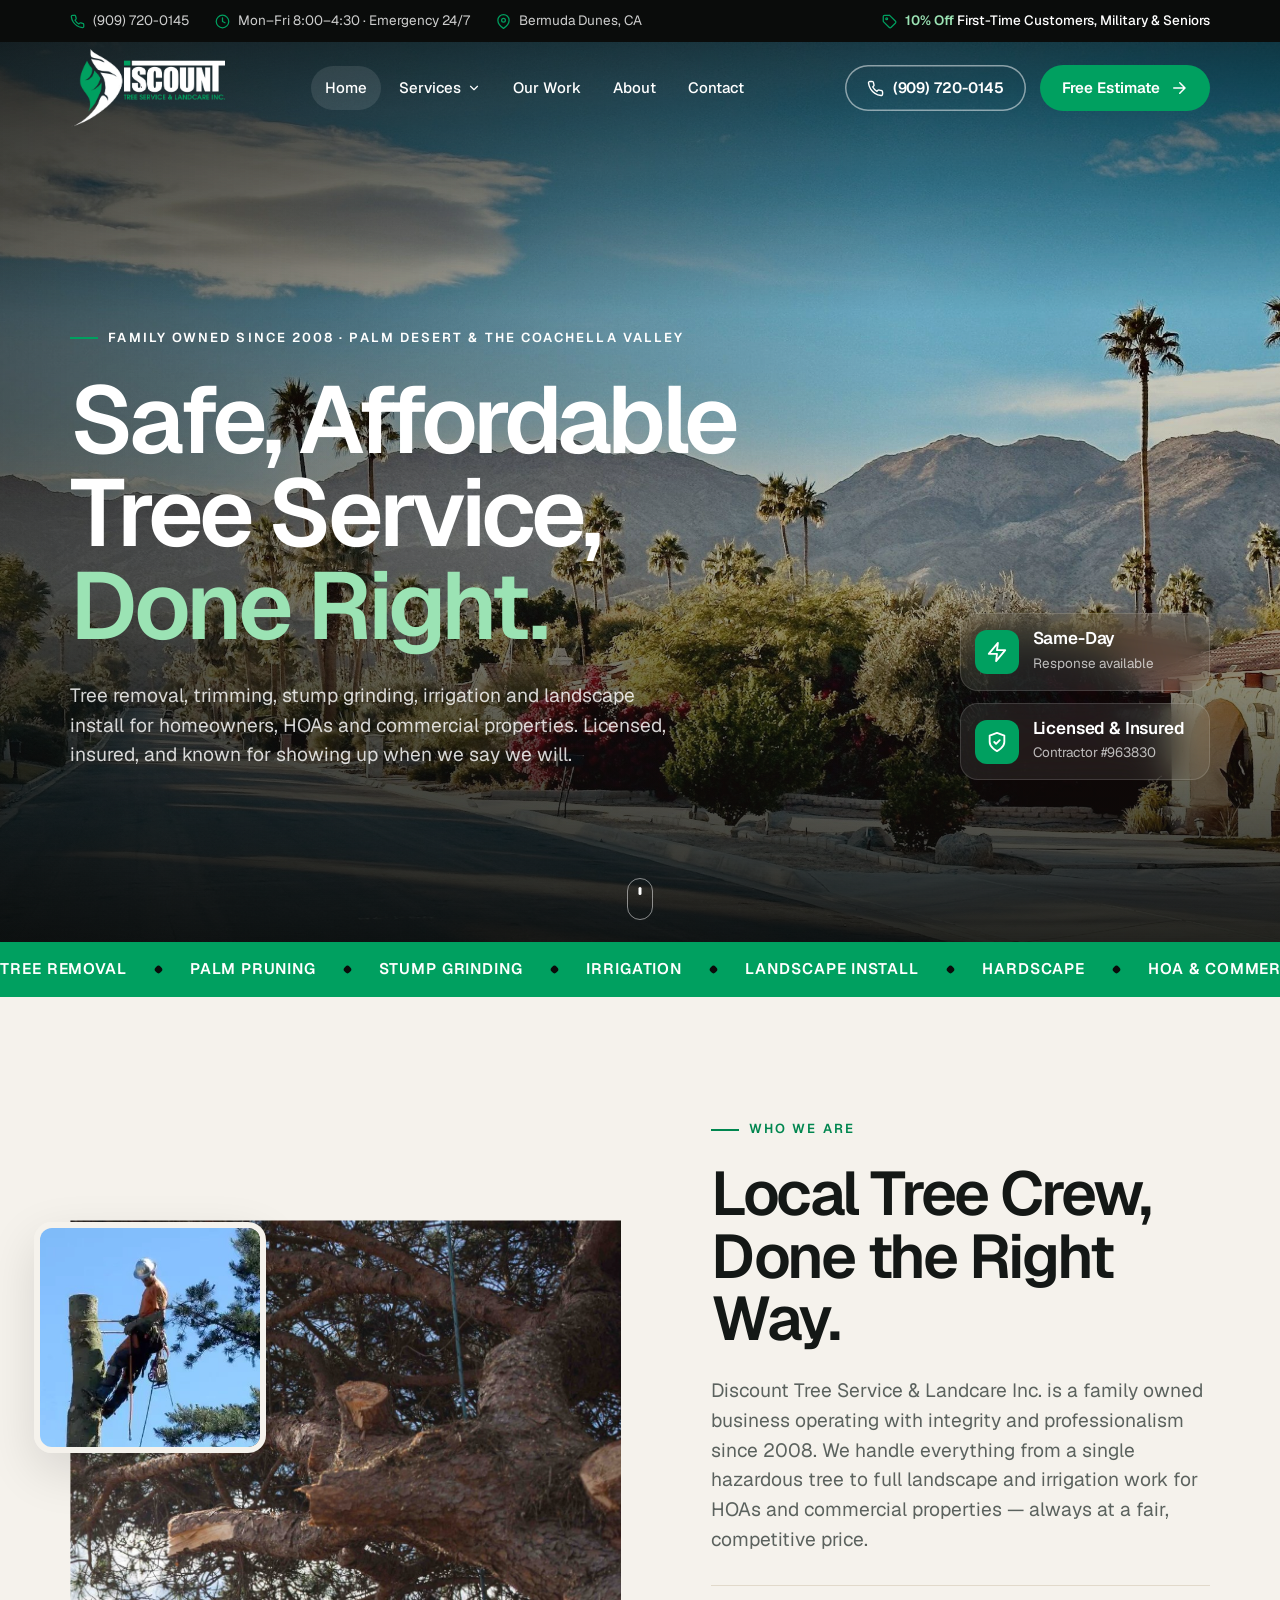
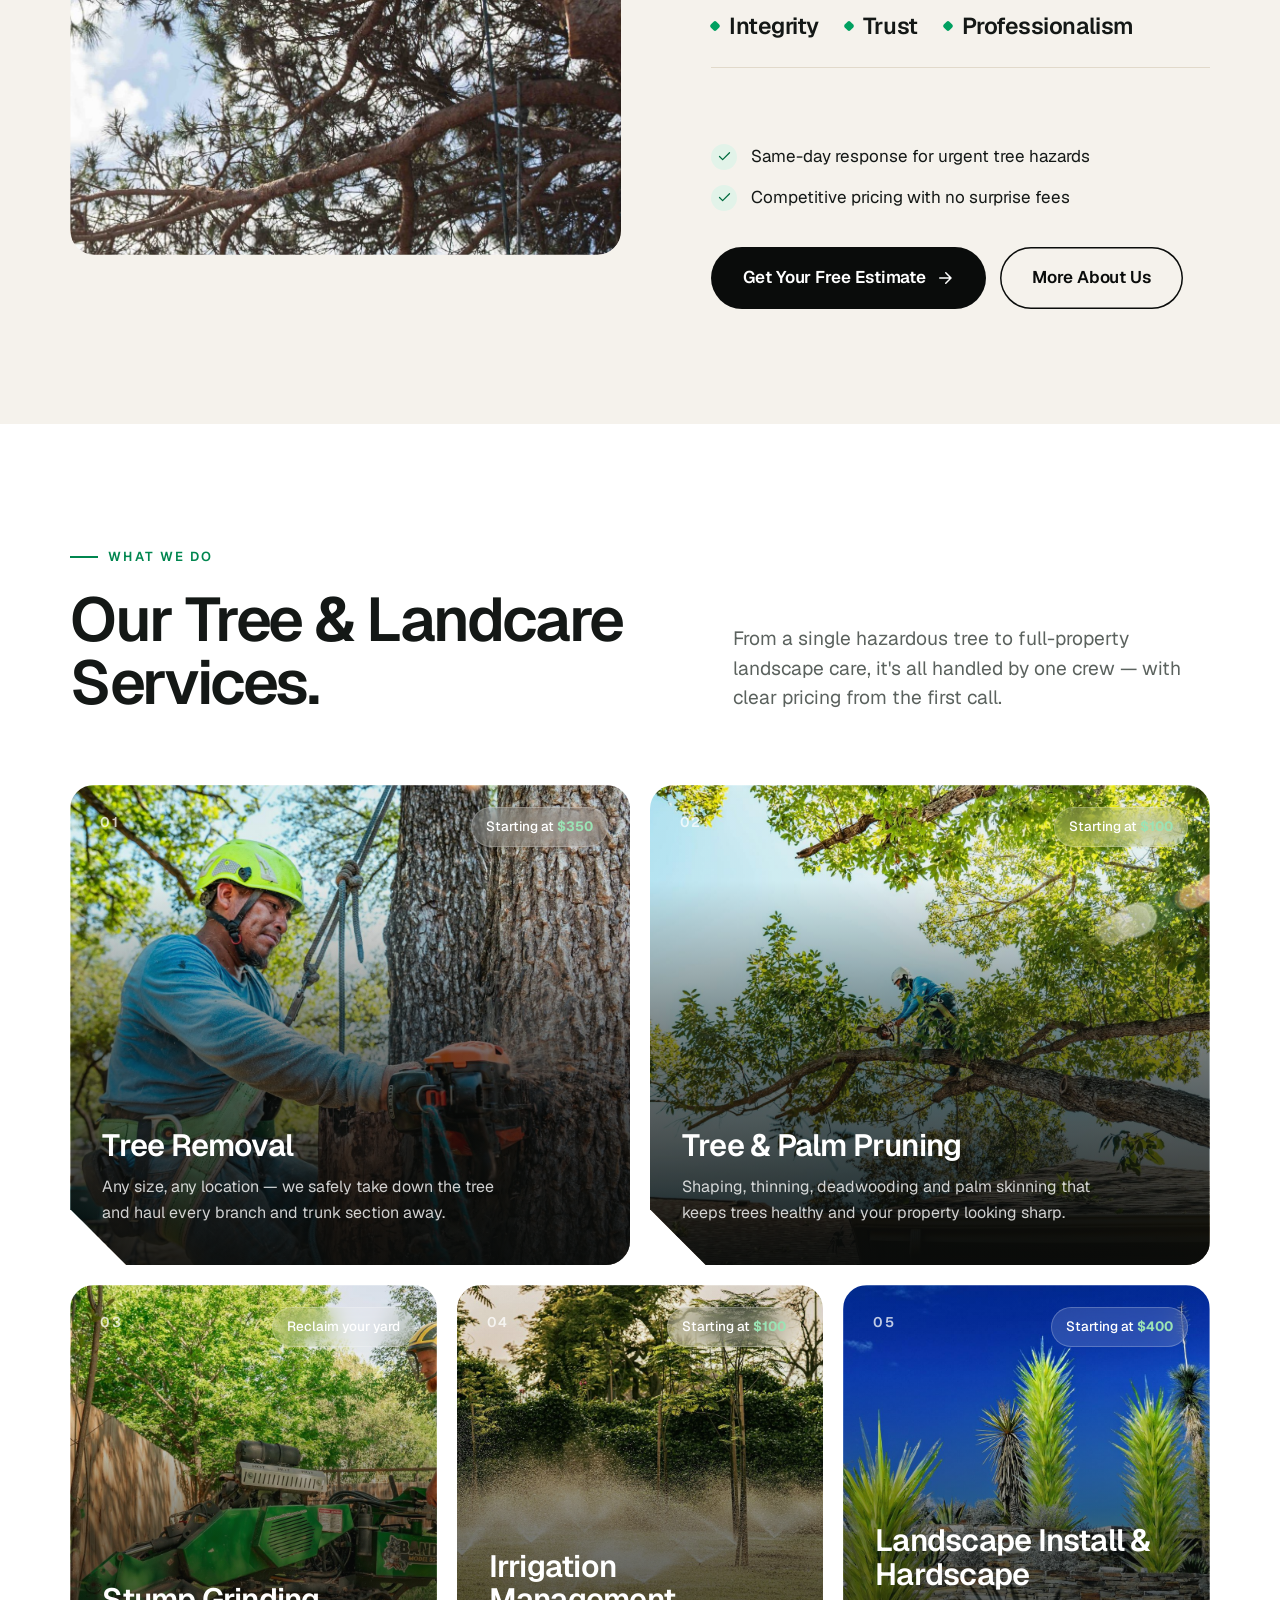
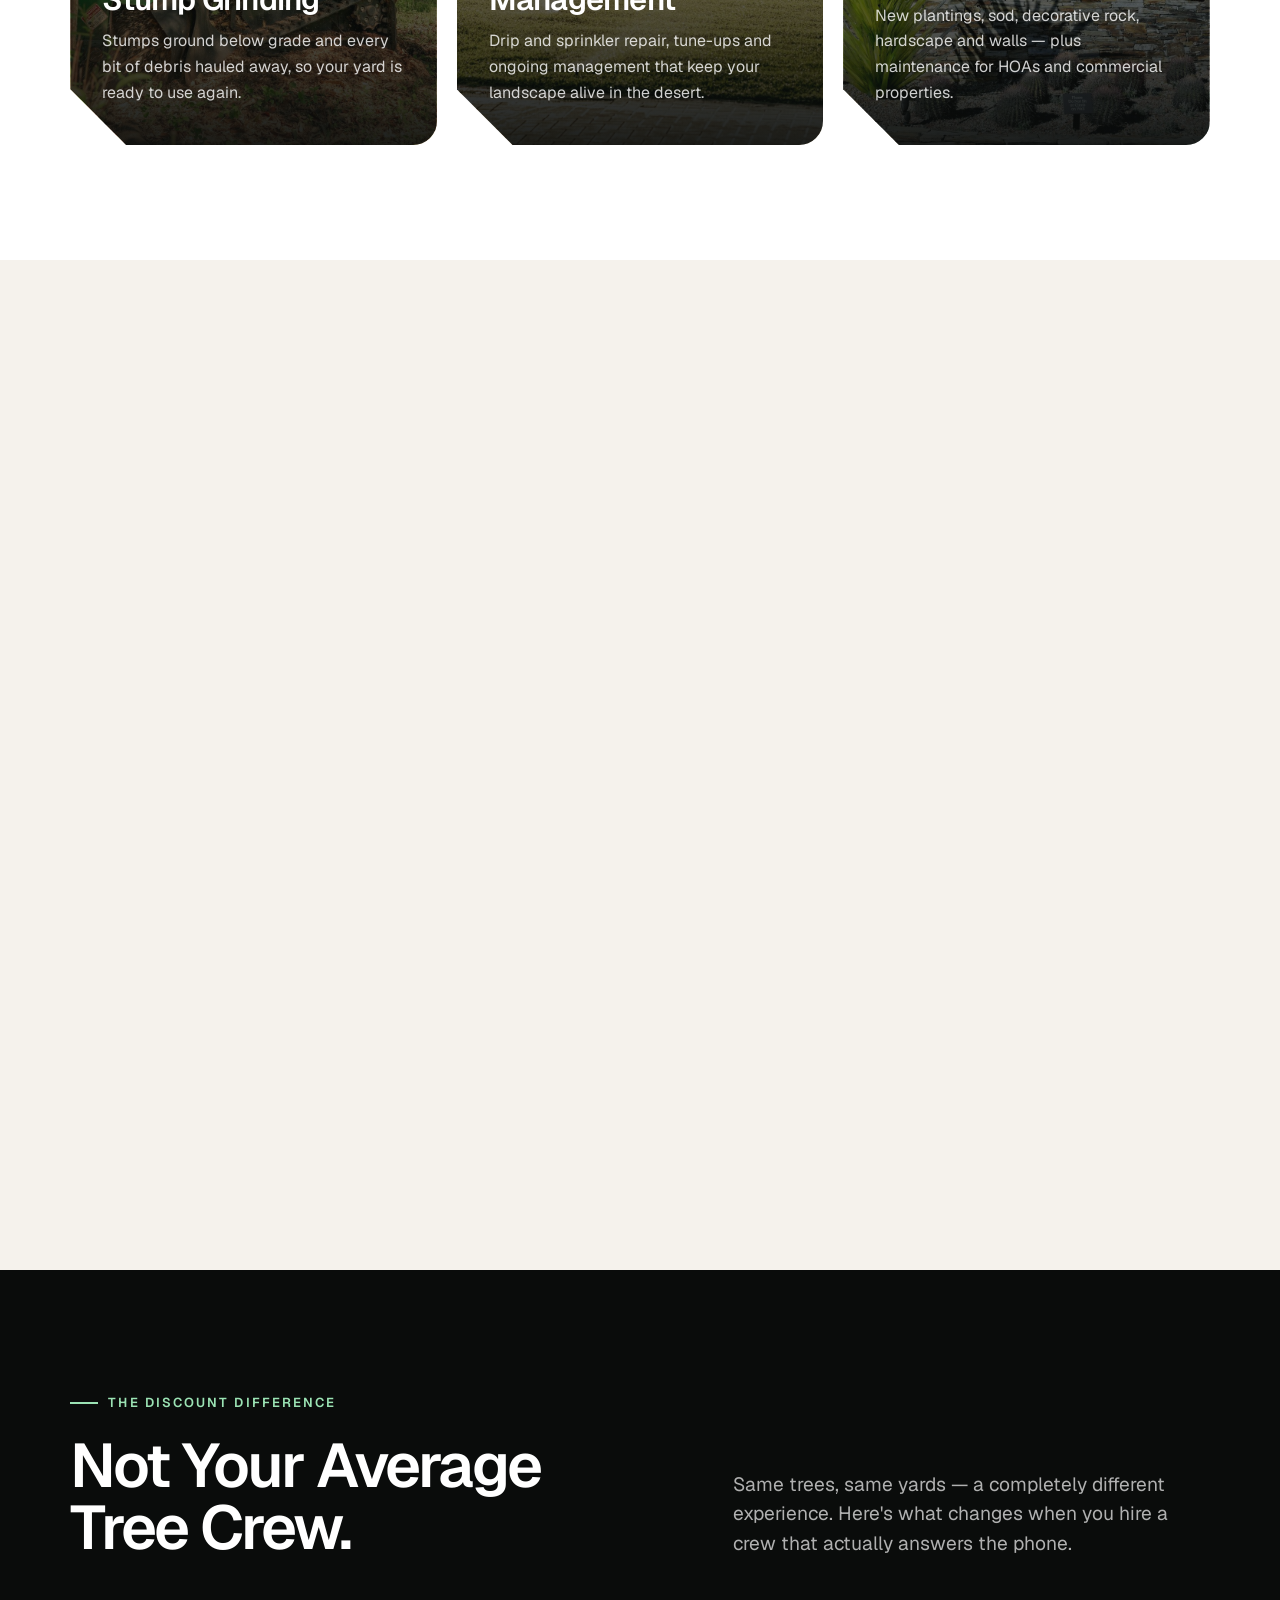
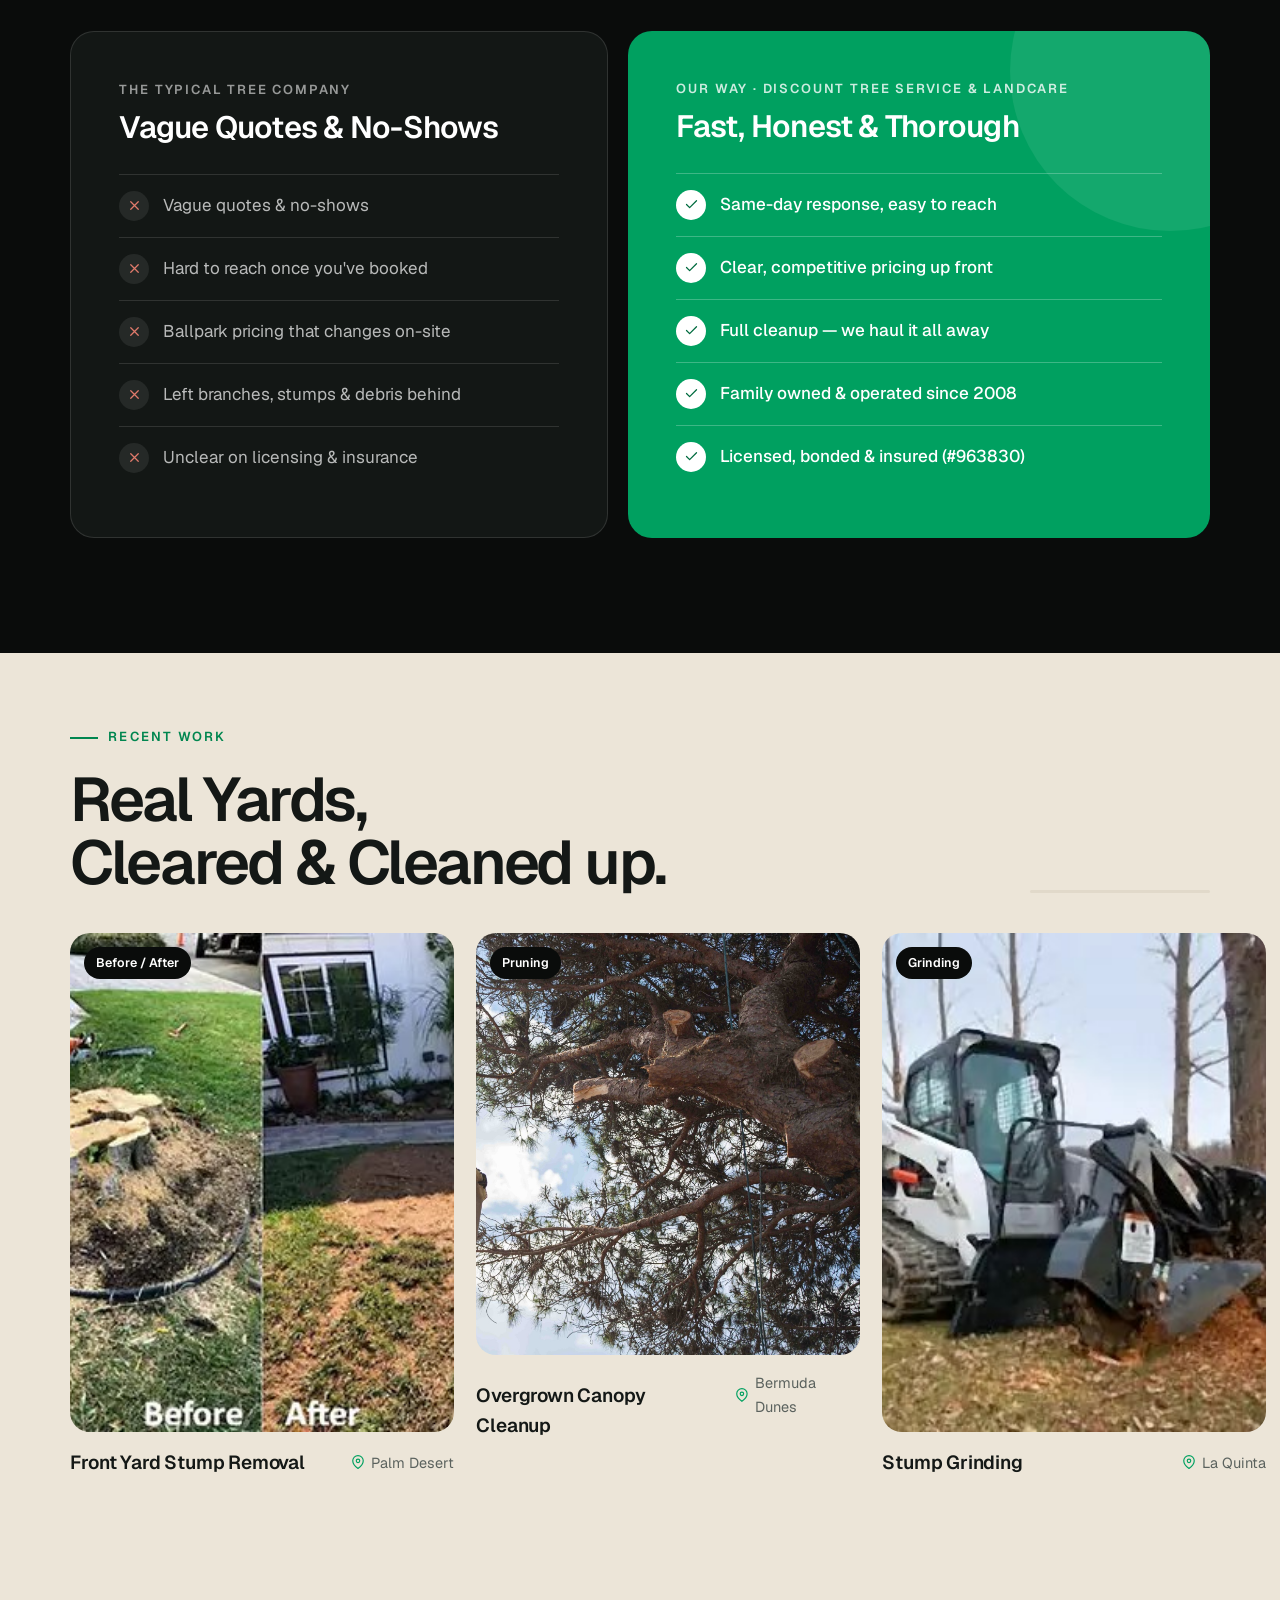
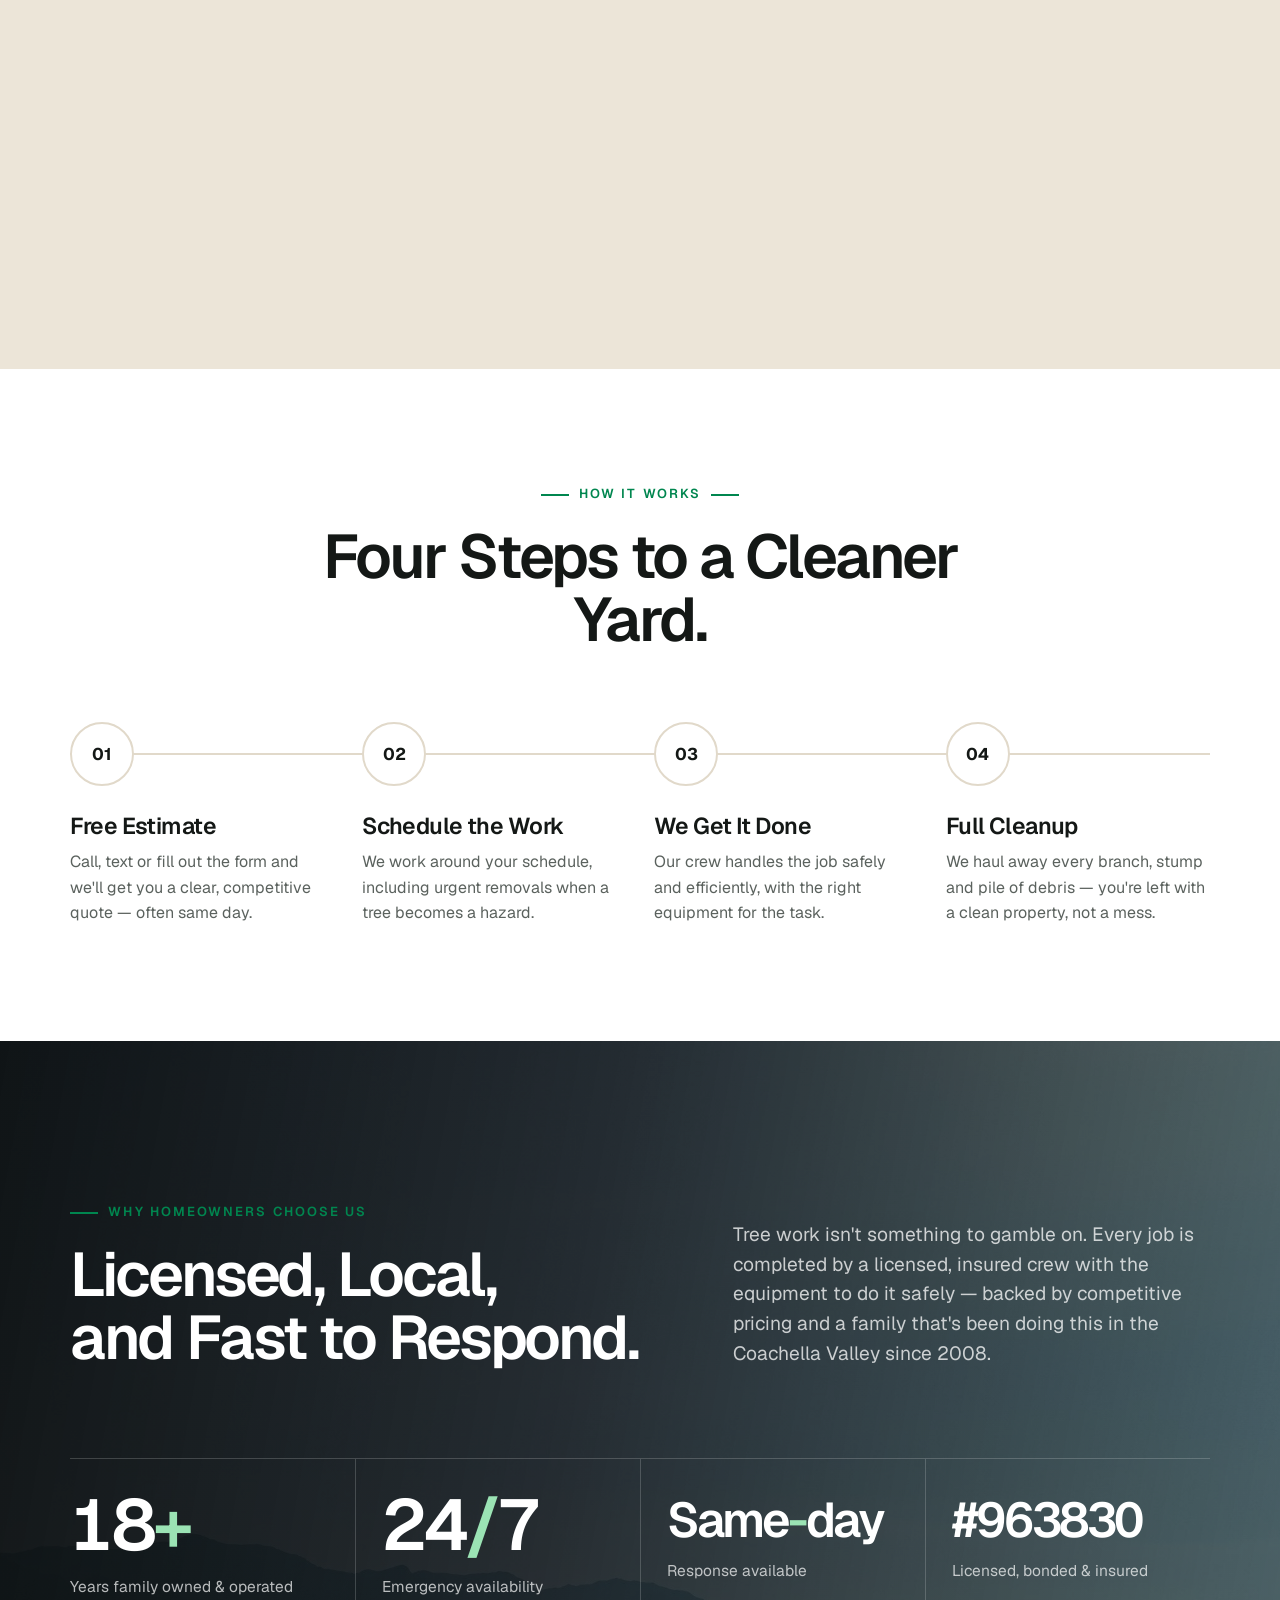
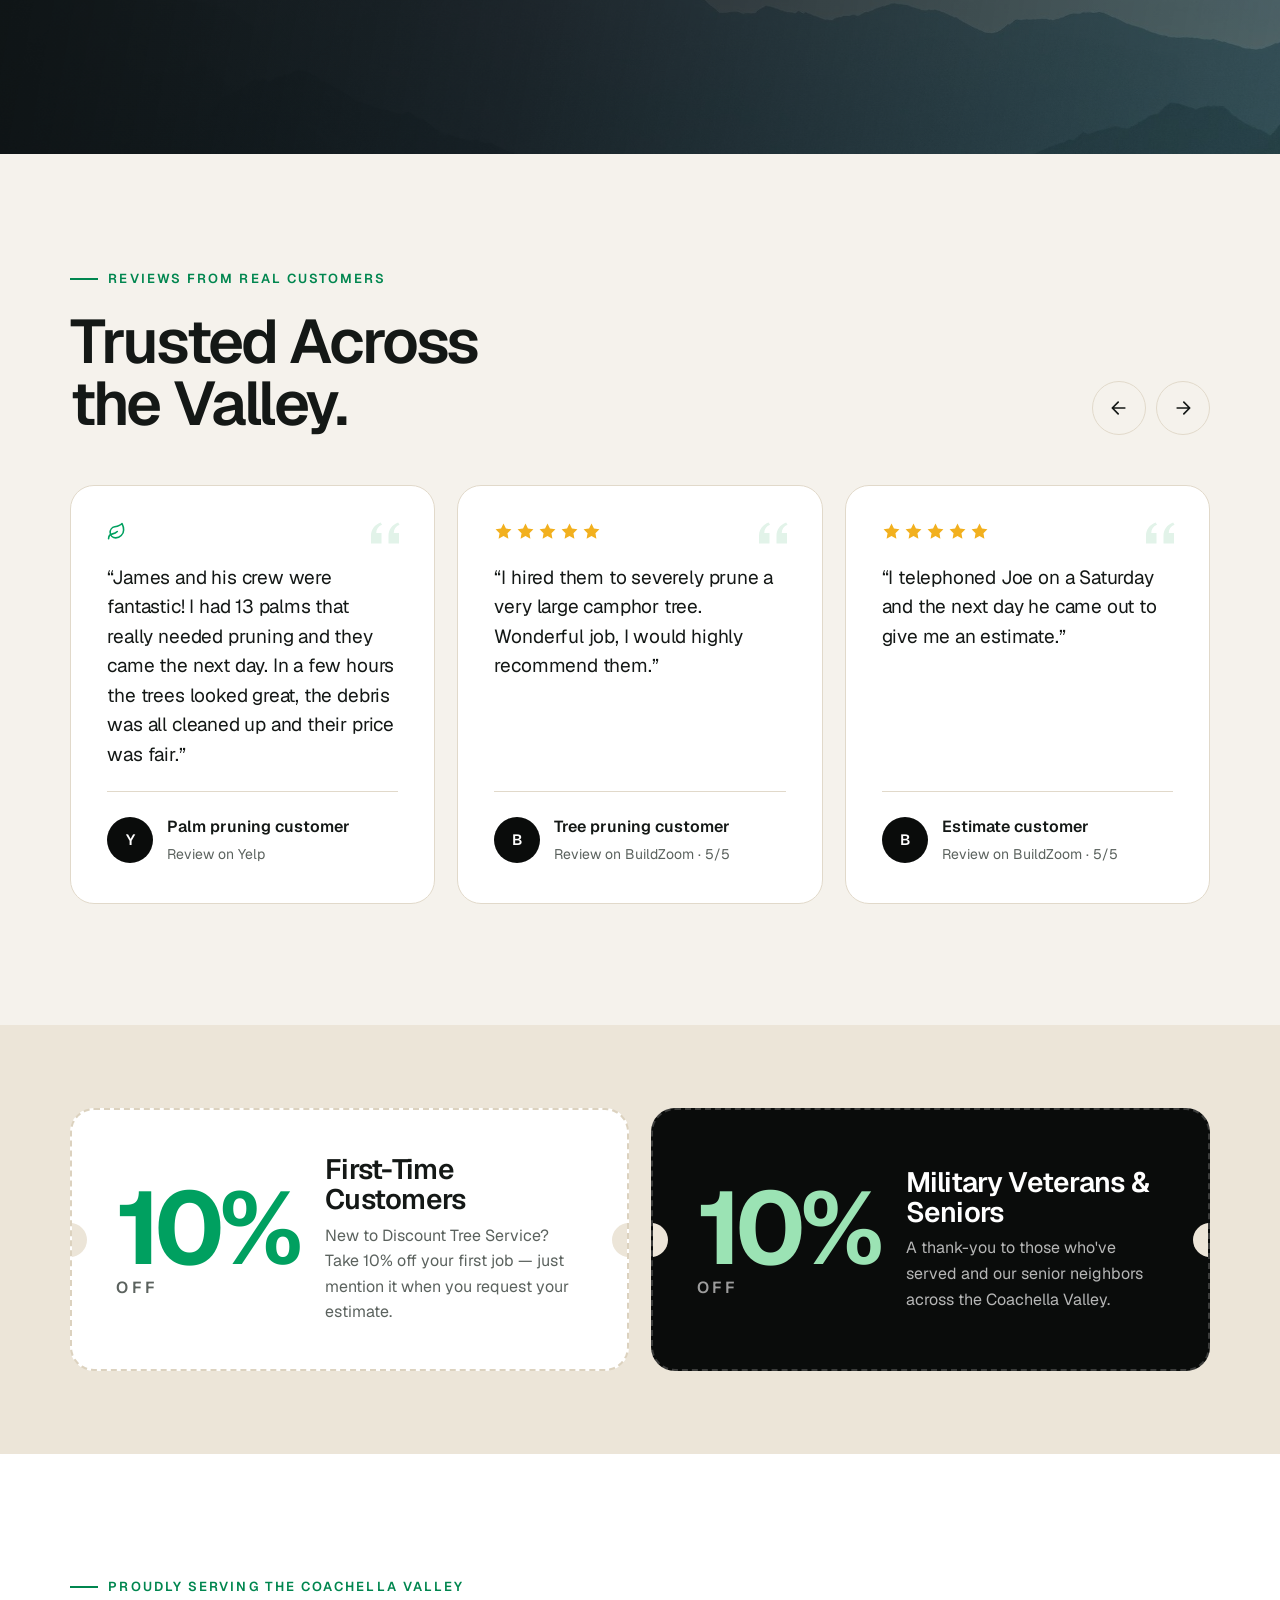
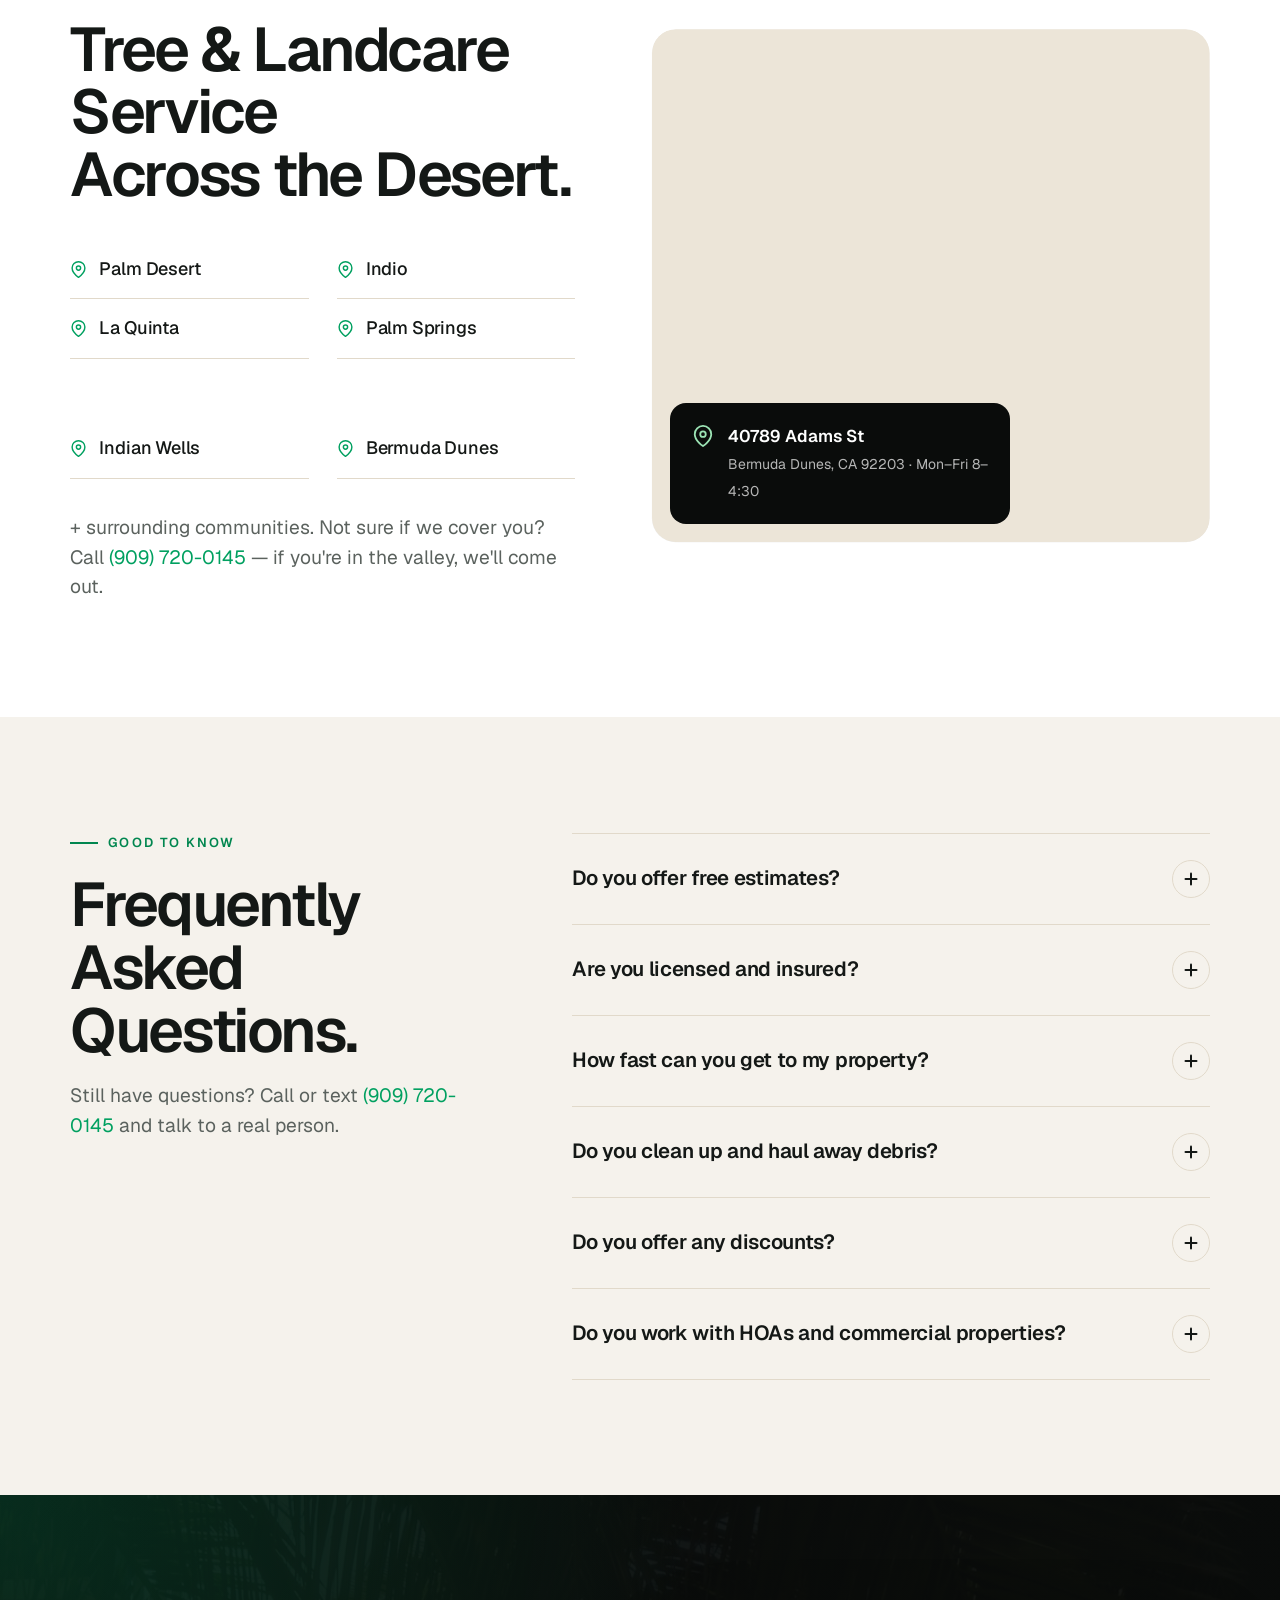
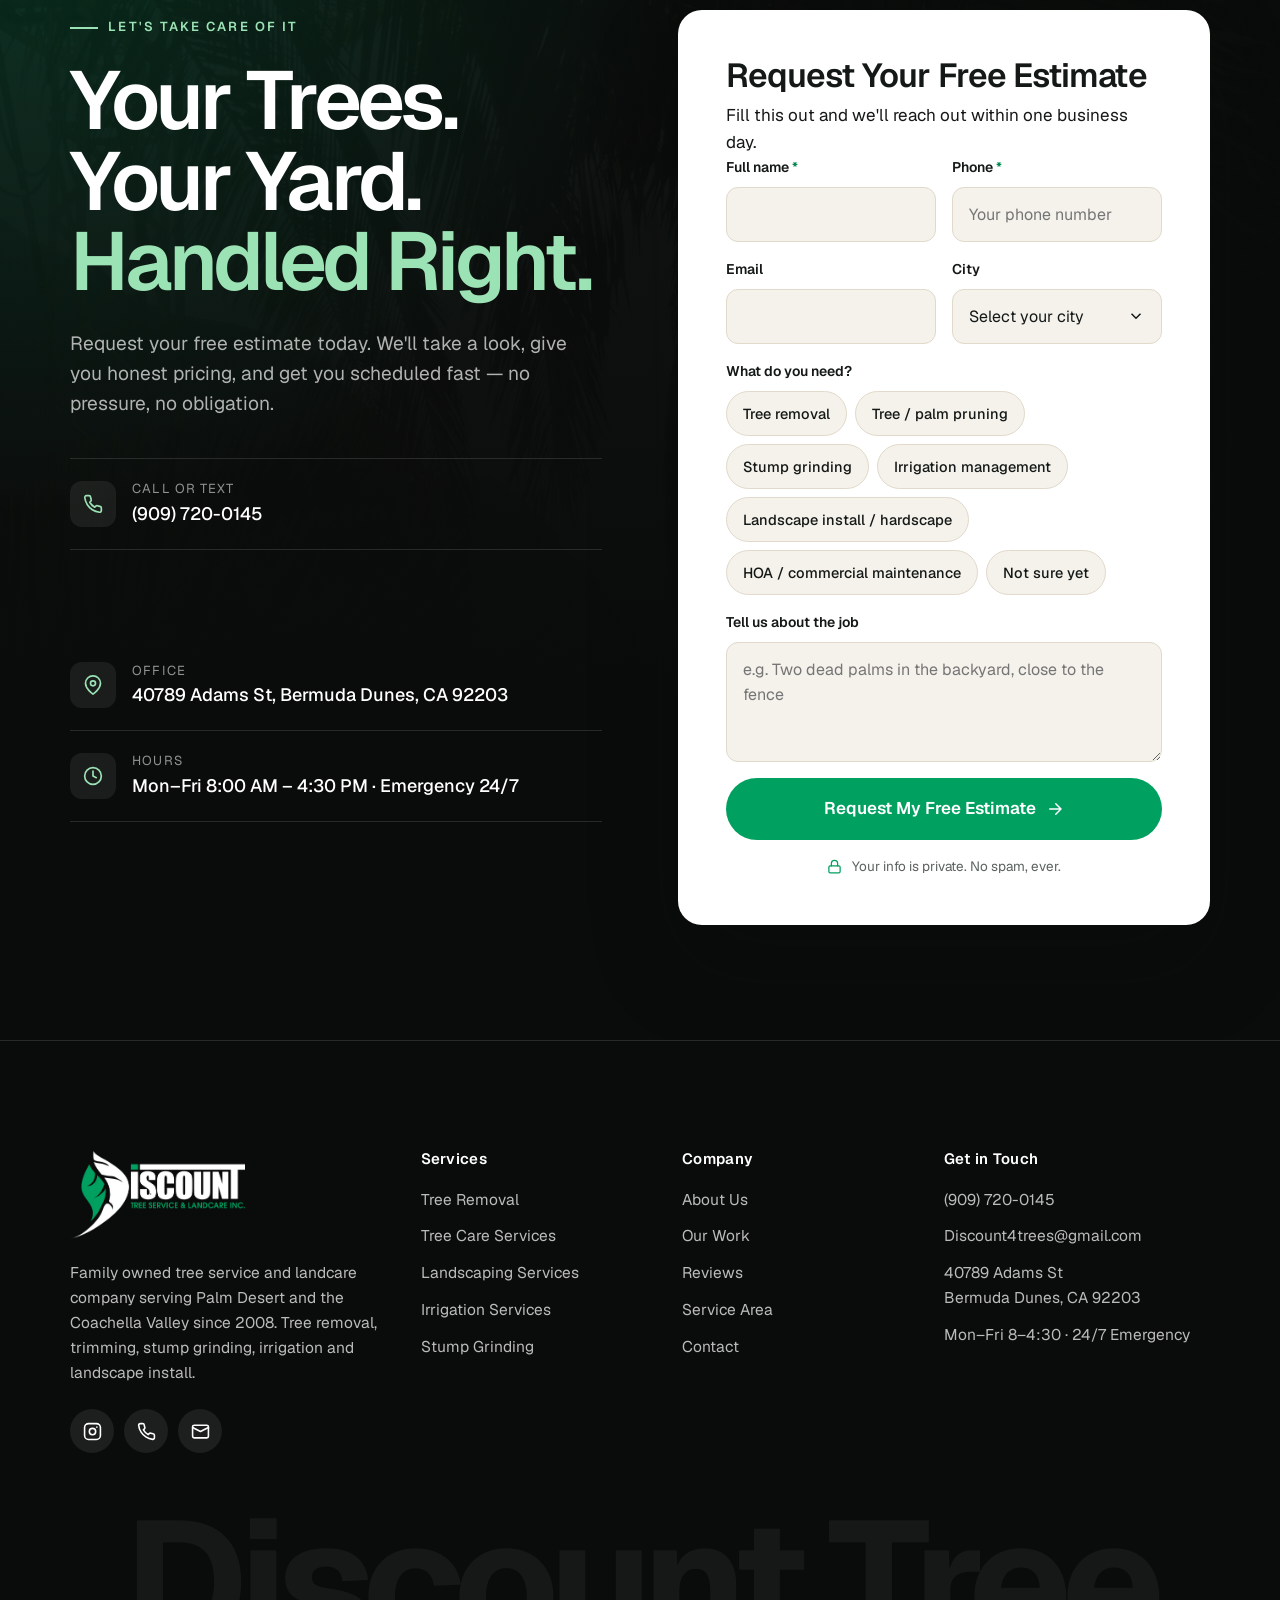
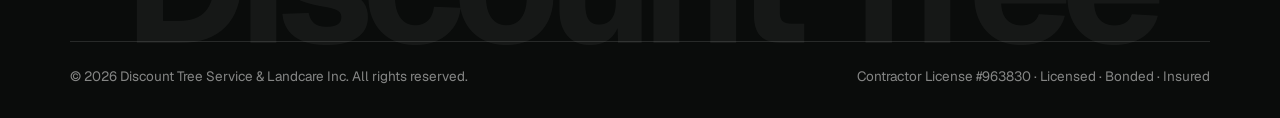
==== commit 1a6a8cb0: "Always-visible sticky header, remove homepage '08 stamp, fluid gutters - Header stays pinned with ph" ====
--- a/index.html
+++ b/index.html
@@ -102,10 +102,6 @@
     <div class="intro-media">
       <div class="frame" data-reveal="clip"><img src="assets/content/image/jobs/pruned-pine-canopy.jpg" alt="Pine tree freshly pruned by the Discount Tree Service crew" data-parallax=".08" loading="lazy"></div>
       <div class="inset" data-reveal="scale" style="--d:.3s"><img src="assets/content/image/jobs/climber-topping.jpg" alt="Discount Tree Service climber working on a tree" loading="lazy"></div>
-      <div class="stamp" data-reveal="scale" style="--d:.45s">
-        <svg class="ring" viewBox="0 0 200 200" aria-hidden="true"><defs><path id="ringpath" d="M100,100 m-82,0 a82,82 0 1,1 164,0 a82,82 0 1,1 -164,0"/></defs><text fill="rgba(255,255,255,.55)" font-size="13" letter-spacing="4.2" font-weight="600"><textPath href="#ringpath">FAMILY OWNED · LICENSED · INSURED · LOCAL ·</textPath></text></svg>
-        <div><b>’08</b><small>Since</small></div>
-      </div>
     </div>
     <div class="intro-copy">
       <span class="eyebrow" data-reveal>Who We Are</span>
--- a/css/styles.css
+++ b/css/styles.css
@@ -39,8 +39,8 @@
   --muted-light: rgba(255,255,255,.68);
 
   --font: 'Geist', -apple-system, BlinkMacSystemFont, 'Segoe UI', sans-serif;
-  --maxw: 1280px;
-  --gutter: clamp(16px, 4vw, 40px);
+  --maxw: 1680px;
+  --gutter: clamp(16px, 5.5vw, 120px);
   --radius: 14px;
   --radius-lg: 24px;
   --cut: 56px;
@@ -80,8 +80,8 @@
 .wrap-narrow { width: min(100% - 2 * var(--gutter), 880px); margin-inline: auto; }
 .sr-only { position: absolute; width: 1px; height: 1px; overflow: hidden; clip: rect(0 0 0 0); white-space: nowrap; }
 
-.section { padding-block: clamp(80px, 11vw, 150px); position: relative; }
-.section-tight { padding-block: clamp(64px, 8vw, 110px); }
+.section { padding-block: clamp(72px, 9vw, 180px); position: relative; }
+.section-tight { padding-block: clamp(56px, 6.5vw, 130px); }
 .bg-paper { background: var(--paper); }
 .bg-sand { background: var(--sand); }
 .bg-dark { background: var(--ink); color: #fff; }
@@ -182,7 +182,6 @@
   -webkit-backdrop-filter: blur(16px) saturate(140%); backdrop-filter: blur(16px) saturate(140%);
   box-shadow: 0 1px 0 rgba(255,255,255,.06);
 }
-.site-header.is-hidden { transform: translateY(-100%); }
 .site-header .wrap { height: 100%; display: flex; align-items: center; justify-content: space-between; gap: 24px; }
 .logo { display: block; flex: none; }
 .logo img { height: 78px; width: auto; }
@@ -229,11 +228,12 @@
 .nav-open .nav-toggle span::after { transform: rotate(-45deg); }
 
 @media (max-width: 1000px) {
-  .main-nav, .header-cta .btn:not(.header-phone-btn) { display: none; }
+  .main-nav { display: none; }
   .nav-toggle { display: grid; }
 }
 
-@media (max-width: 560px) { .header-phone-btn { width: 46px; padding: 0; } .header-phone-btn .ph-num { display: none; } }
+@media (max-width: 700px) { .header-phone-btn { width: 46px; padding: 0; } .header-phone-btn .ph-num { display: none; } }
+@media (max-width: 460px) { .header-cta .btn:not(.header-phone-btn) { display: none; } }
 
 /* Mobile menu */
 .mobile-menu {
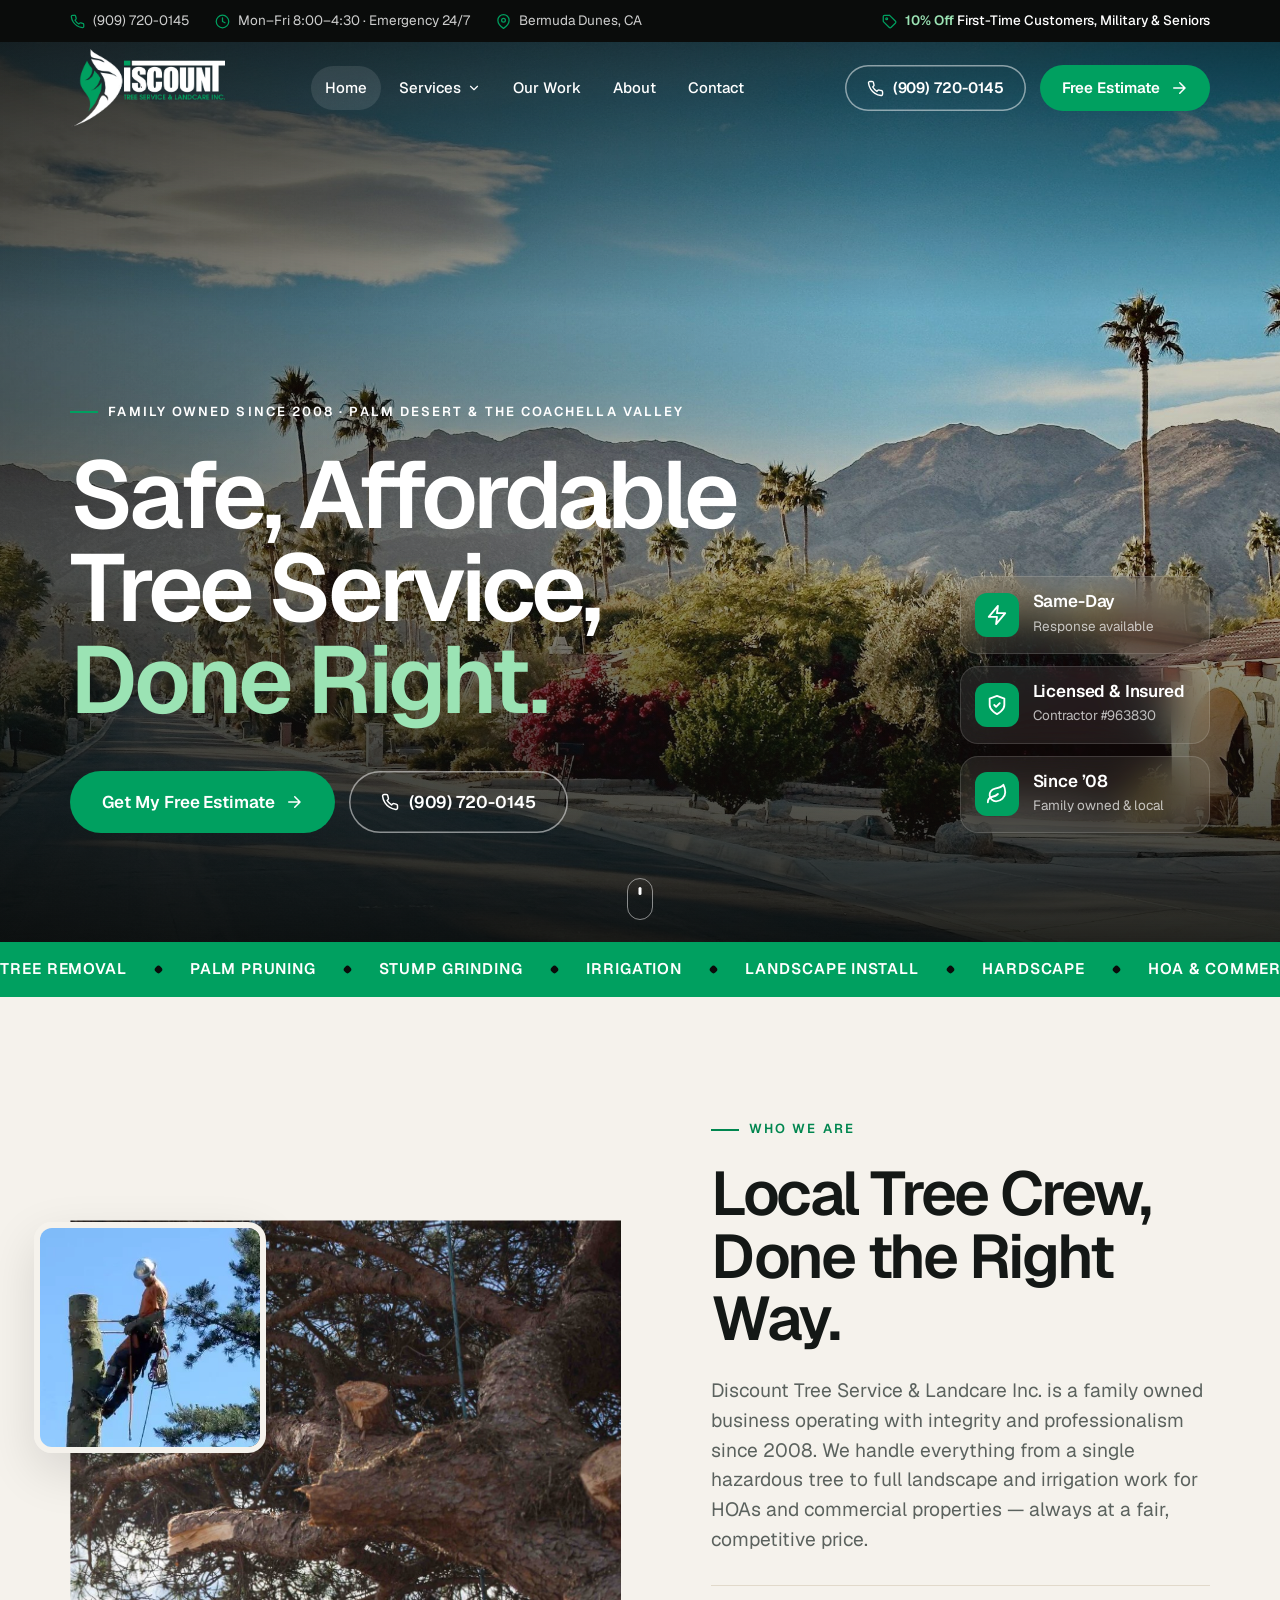
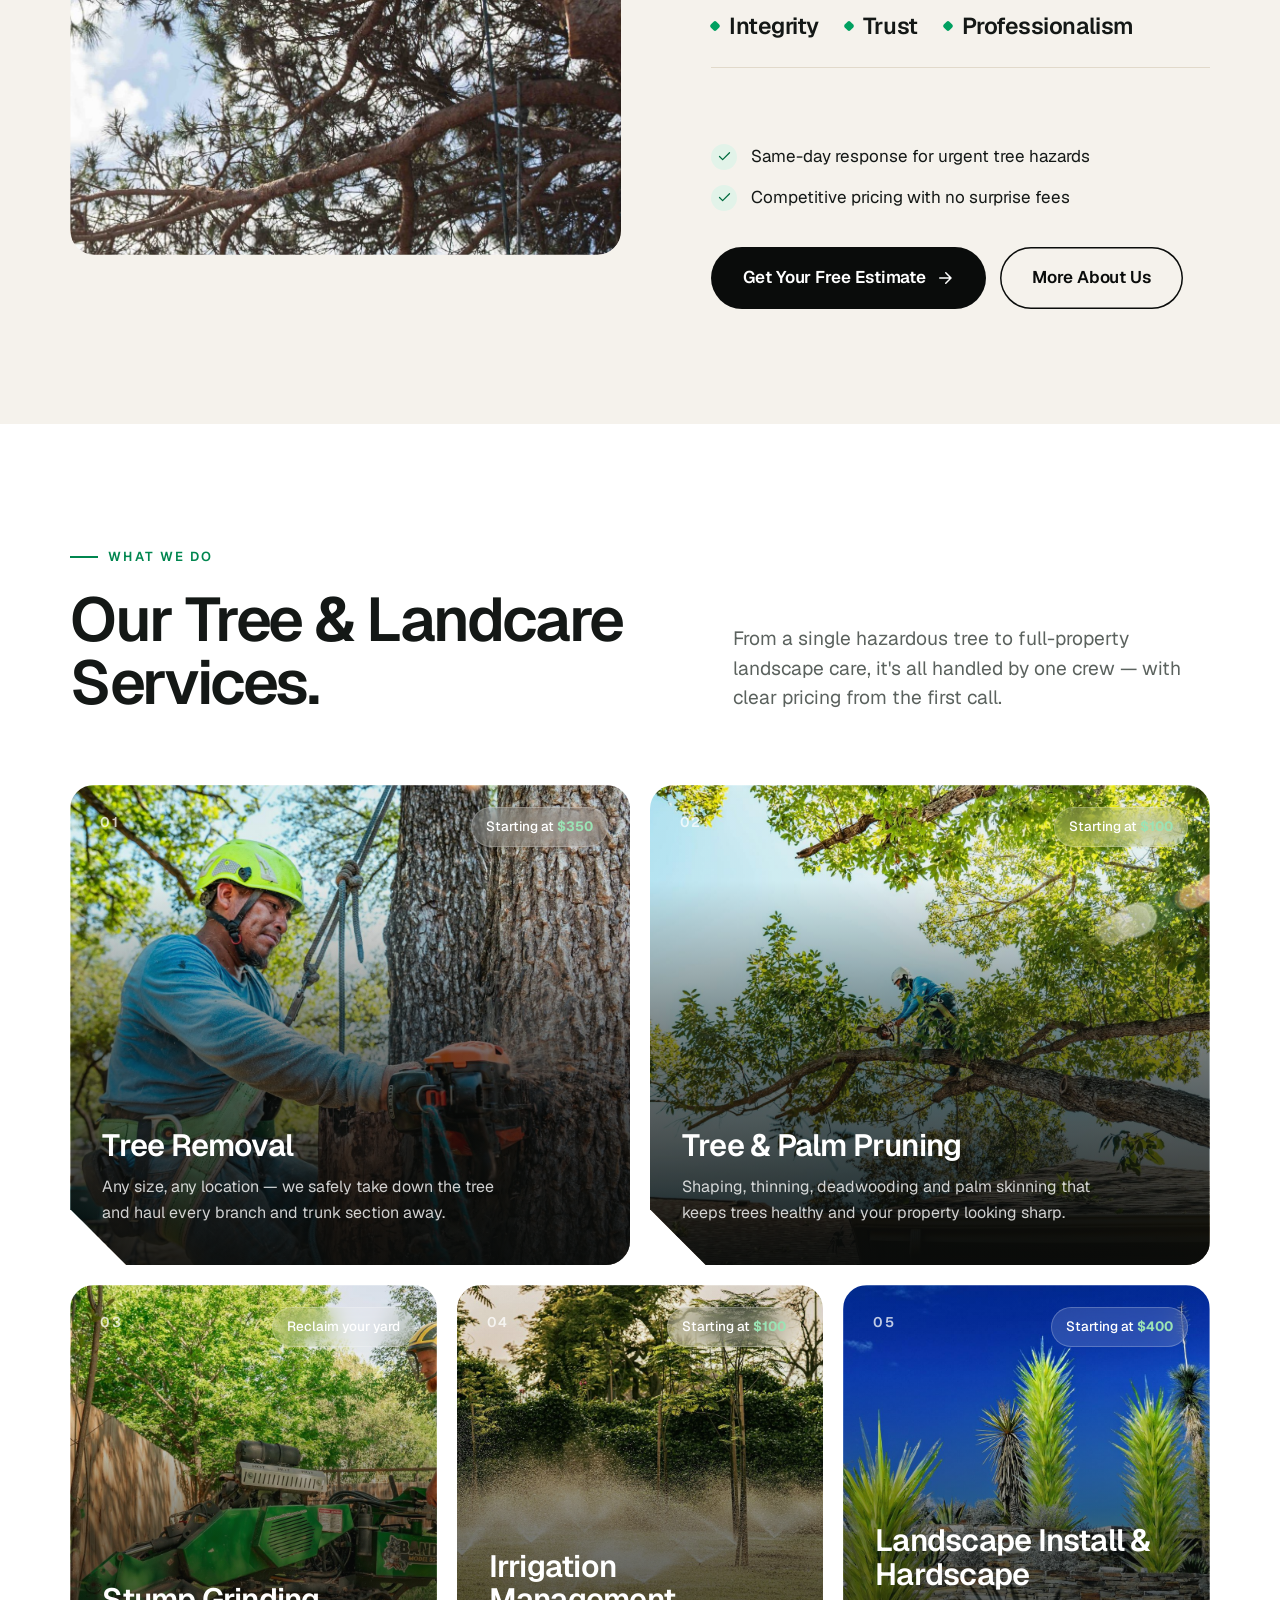
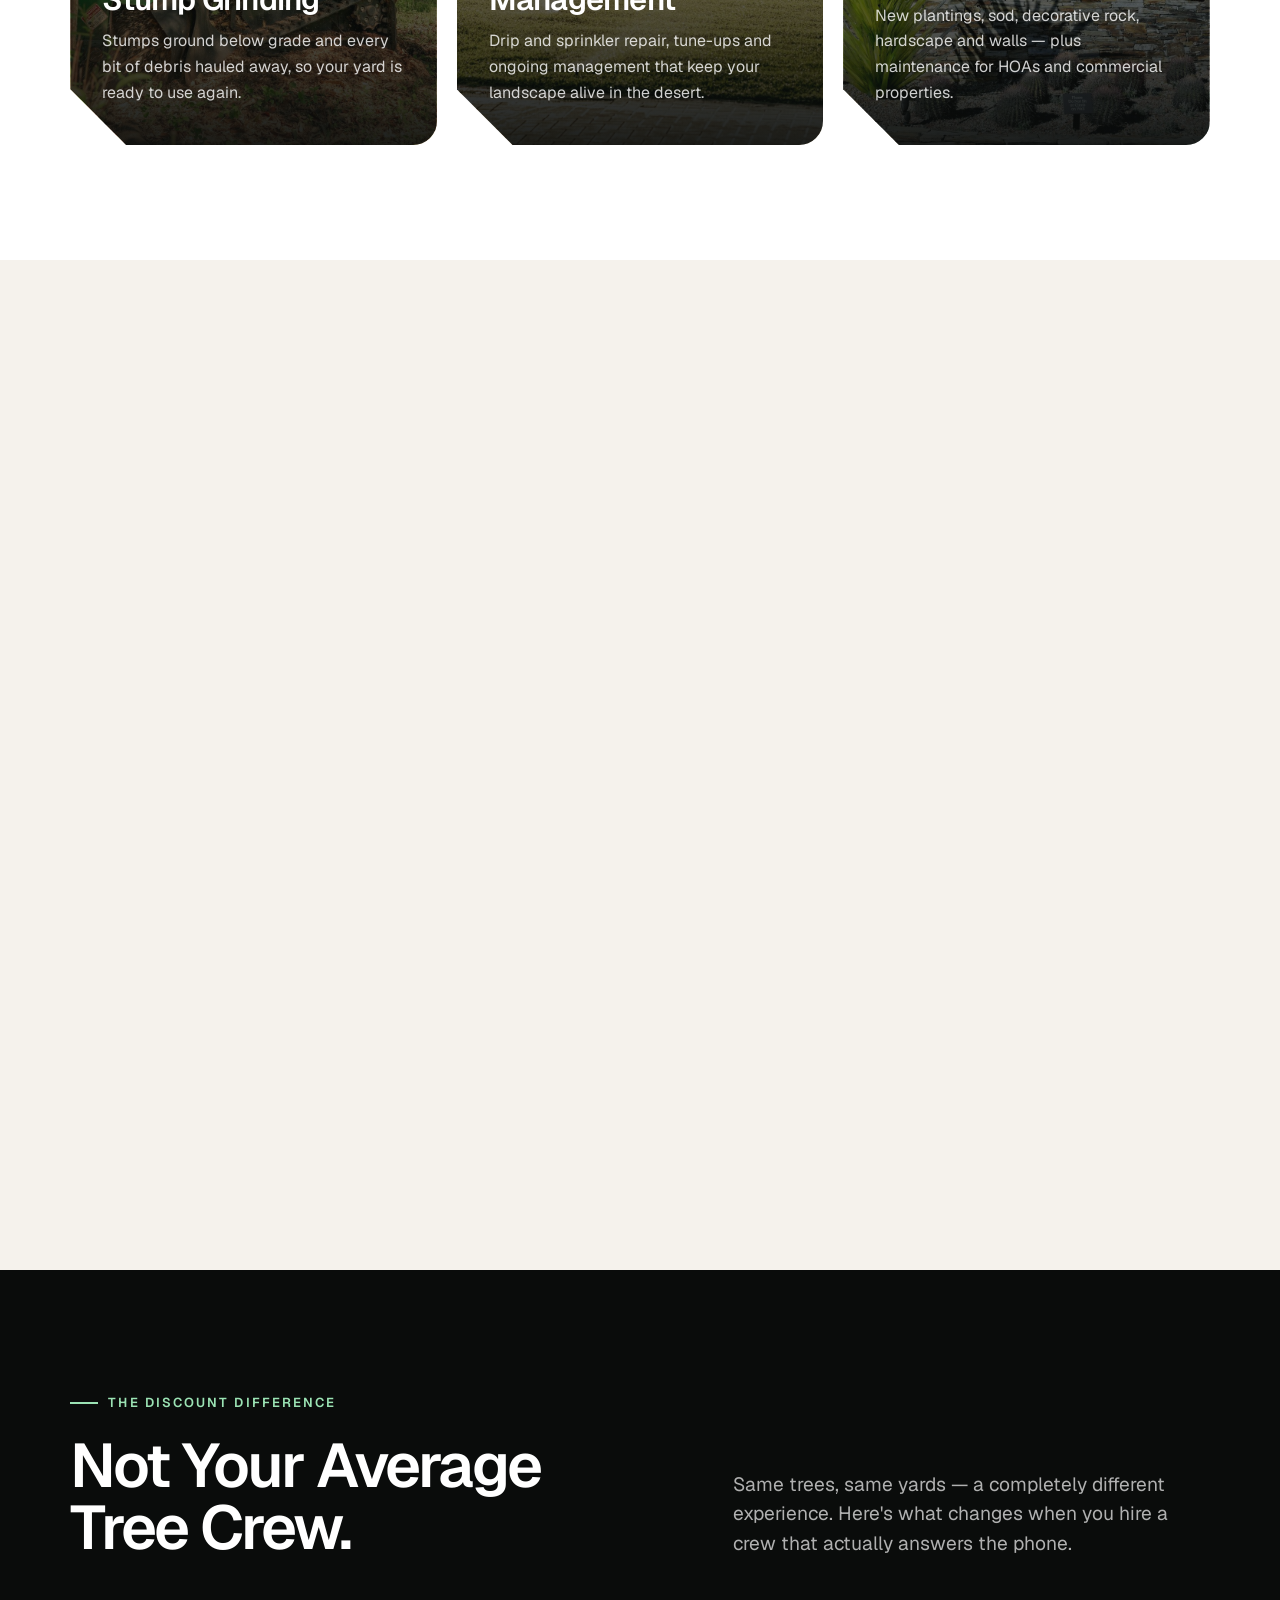
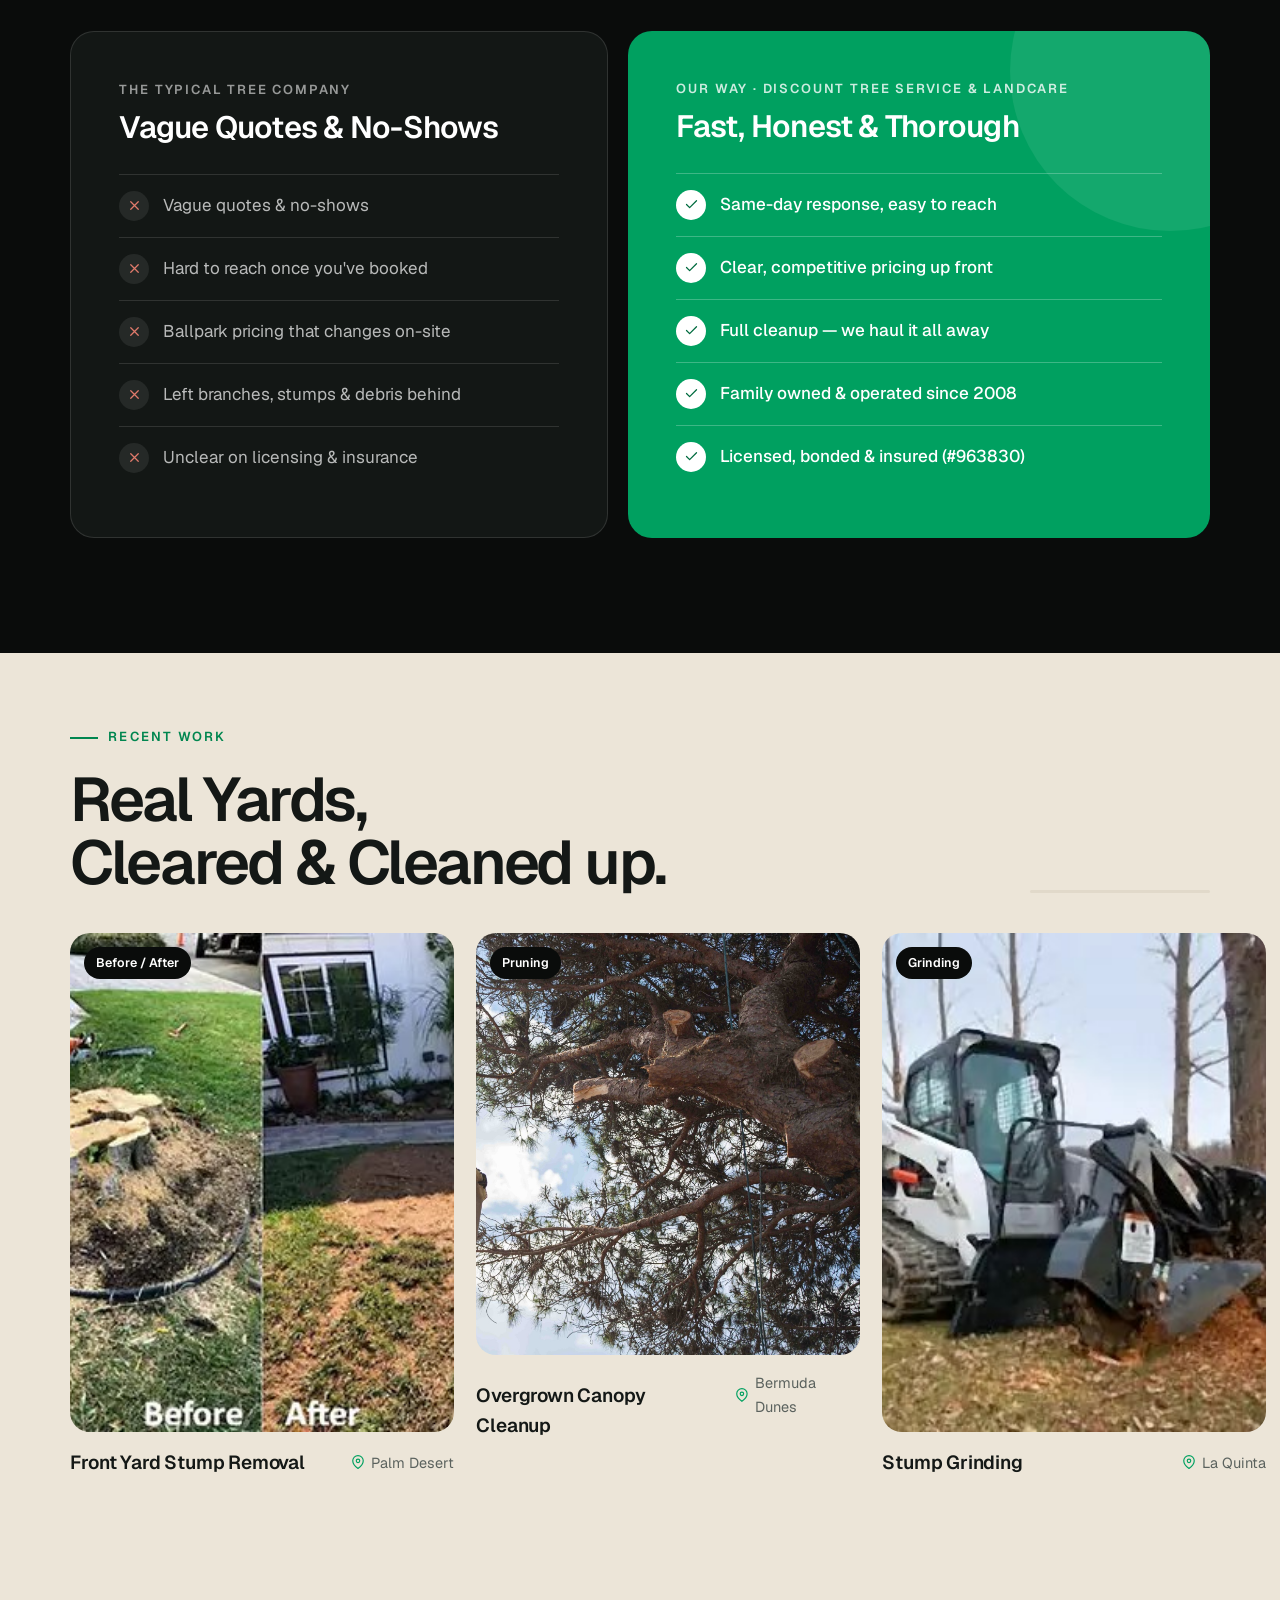
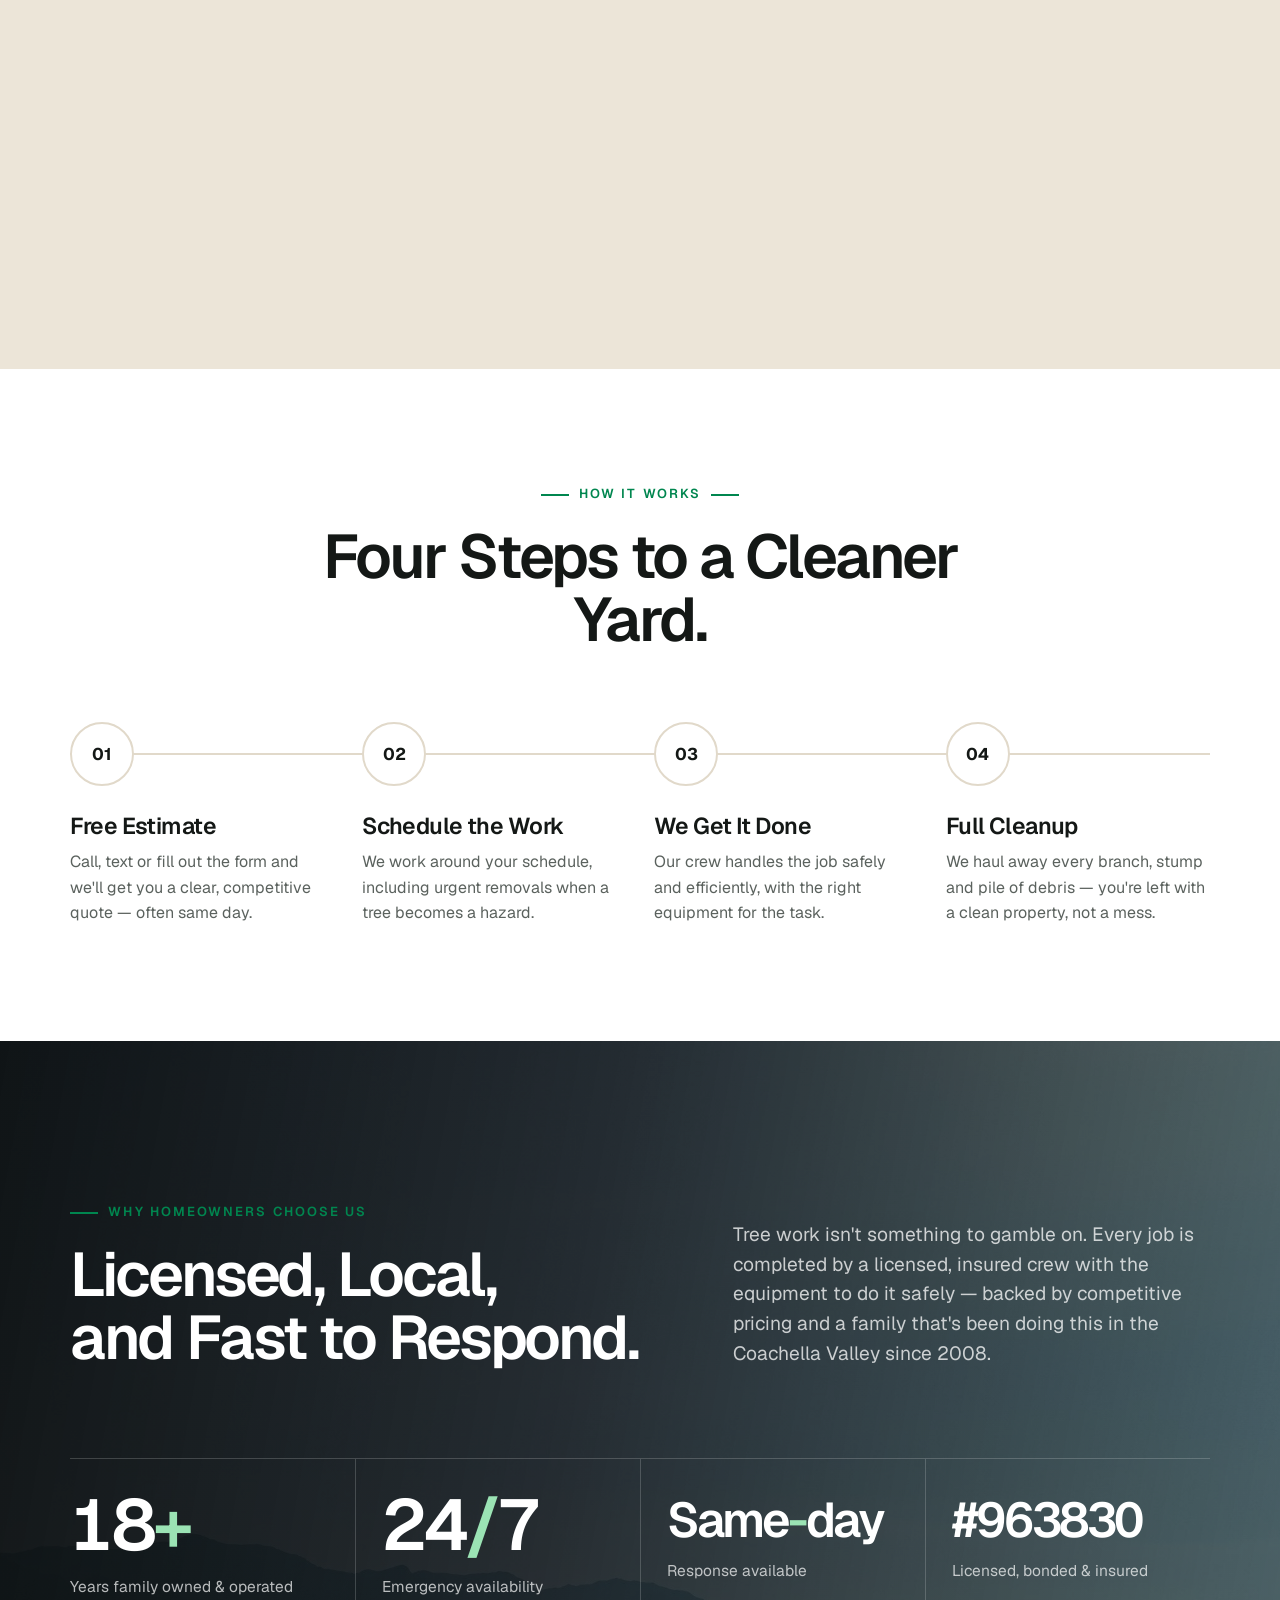
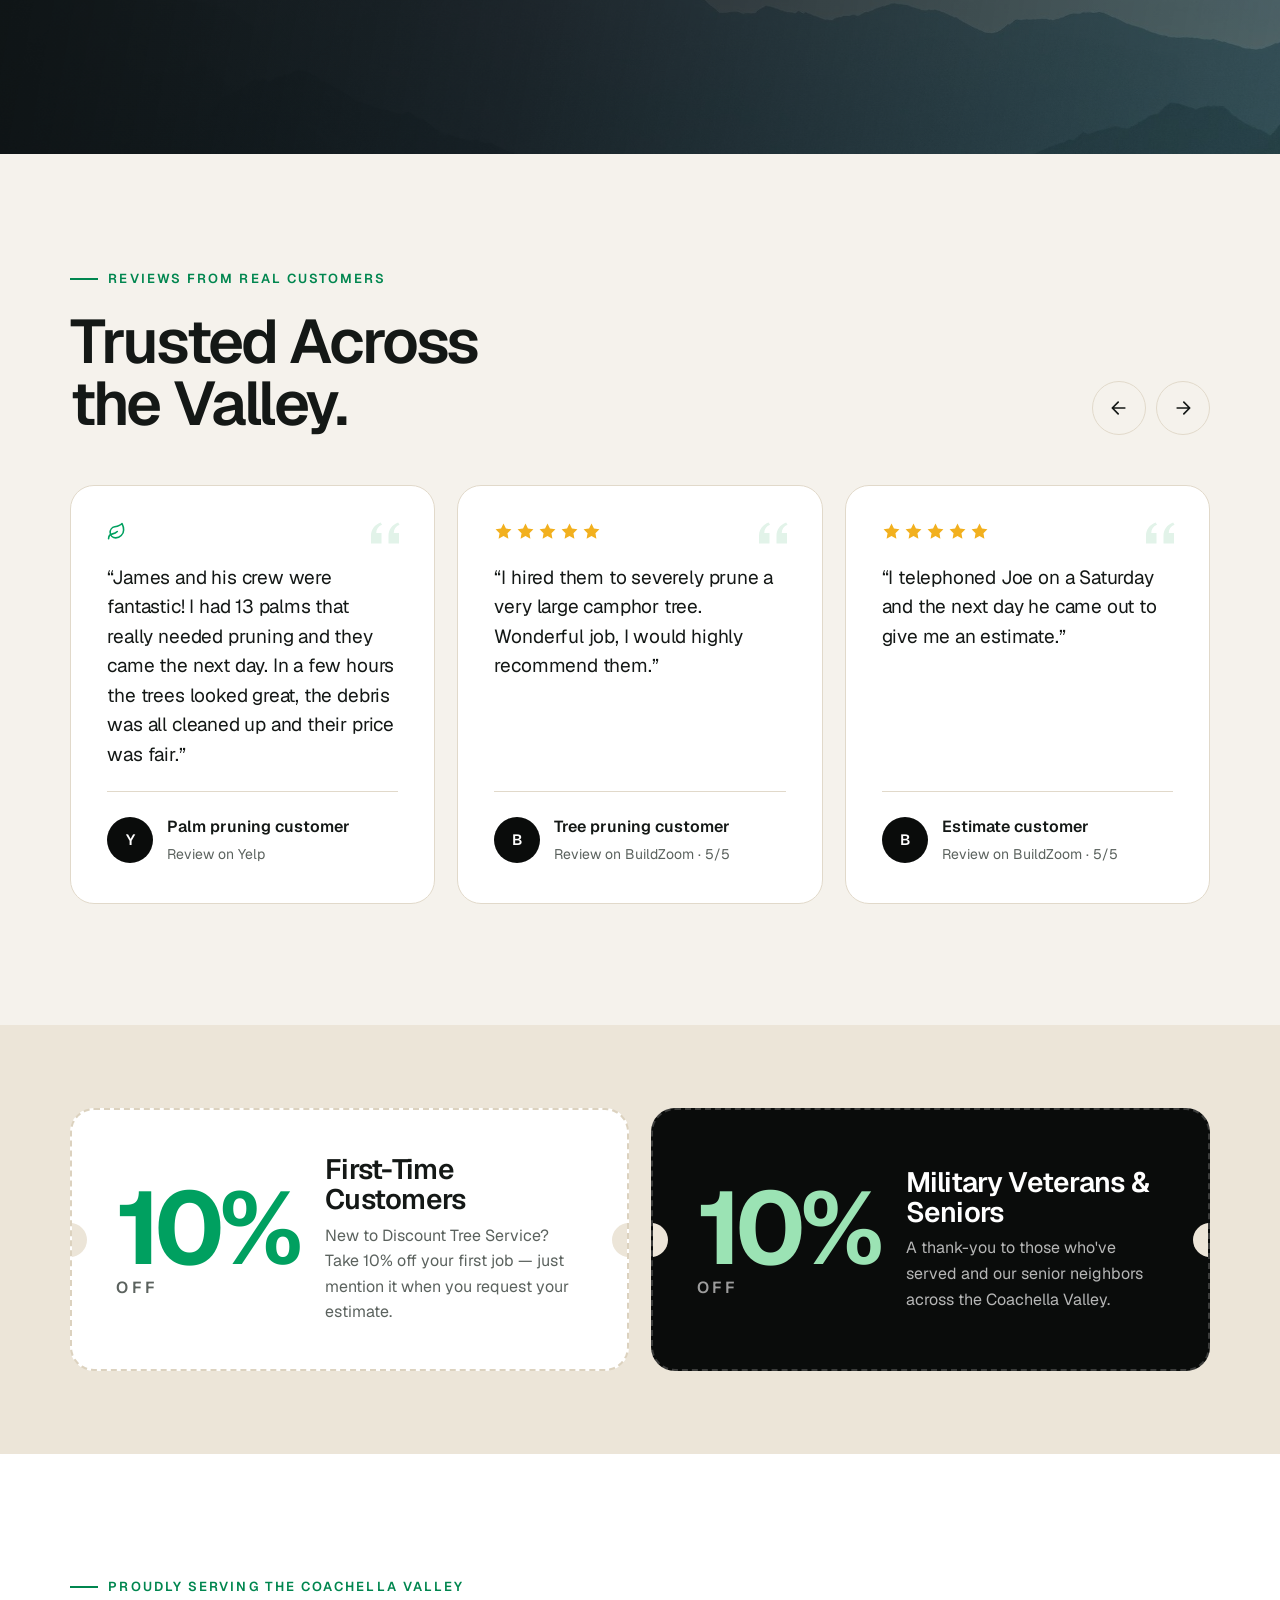
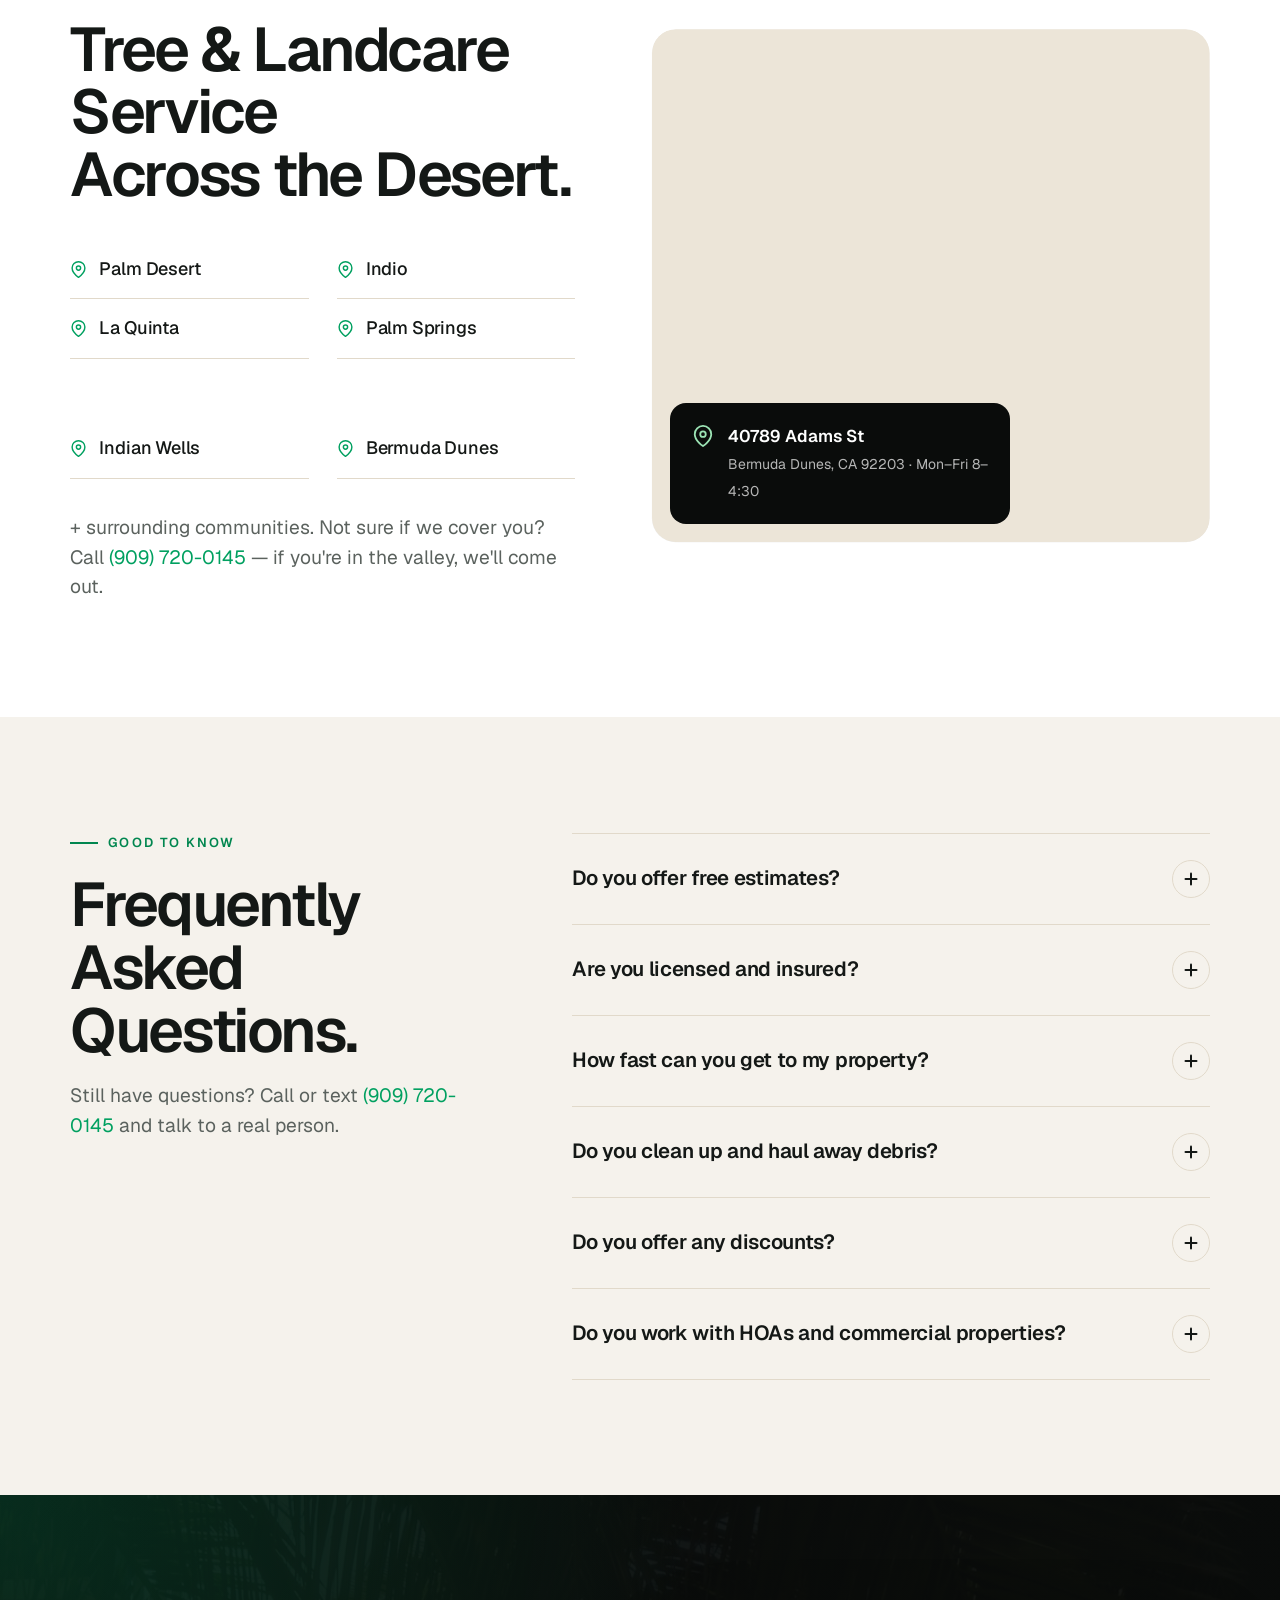
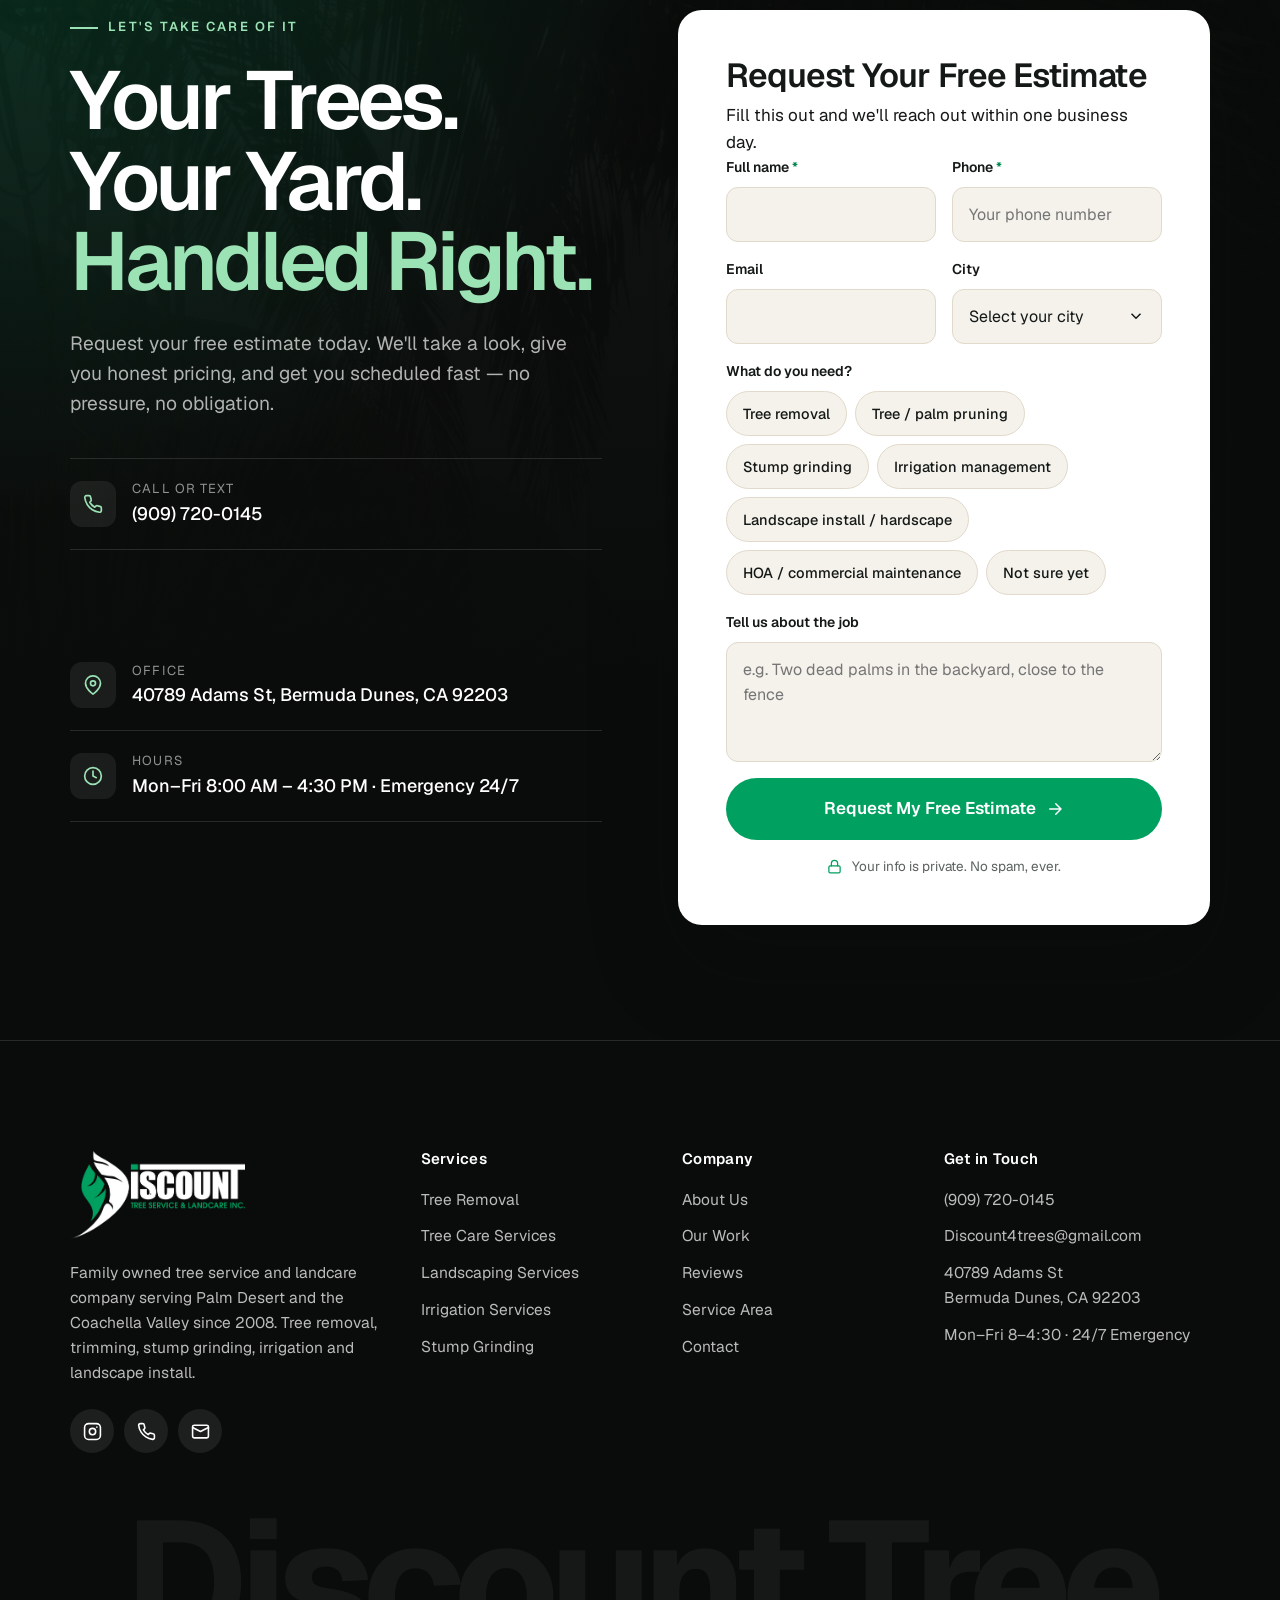
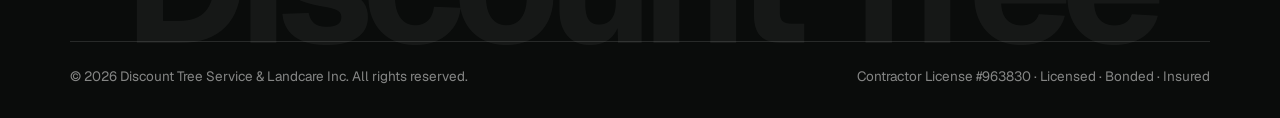
==== commit 093c2fdd: "Remove hero body copy and rebalance hero spacing - Drop the hero paragraph; buttons now sit directly" ====
--- a/index.html
+++ b/index.html
@@ -76,8 +76,7 @@
       <div class="hero-copy">
         <span class="eyebrow" data-reveal>Family Owned Since 2008 · Palm Desert &amp; the Coachella Valley</span>
         <h1 class="display" data-split>Safe, Affordable<br>Tree Service,<br><span class="accent">Done Right.</span></h1>
-        <p class="lead" data-reveal style="--d:.35s">Tree removal, trimming, stump grinding, irrigation and landscape install for homeowners, HOAs and commercial properties. Licensed, insured, and known for showing up when we say we will.</p>
-        <div class="hero-actions" data-reveal style="--d:.45s">
+        <div class="hero-actions" data-reveal style="--d:.35s">
           <a class="btn btn-lg" href="#estimate">Get My Free Estimate <svg class="arrow" viewBox="0 0 24 24" fill="none" stroke="currentColor" stroke-width="2" stroke-linecap="round" stroke-linejoin="round" aria-hidden="true"><path d="M5 12h14M13 5l7 7-7 7"/></svg></a>
           <a class="btn btn-lg btn-ghost" href="tel:+19097200145"><svg viewBox="0 0 24 24" fill="none" stroke="currentColor" stroke-width="2" stroke-linecap="round" stroke-linejoin="round" aria-hidden="true"><path d="M22 16.92v3a2 2 0 0 1-2.18 2 19.79 19.79 0 0 1-8.63-3.07 19.5 19.5 0 0 1-6-6 19.79 19.79 0 0 1-3.07-8.67A2 2 0 0 1 4.11 2h3a2 2 0 0 1 2 1.72c.13.96.36 1.9.7 2.81a2 2 0 0 1-.45 2.11L8.09 9.91a16 16 0 0 0 6 6l1.27-1.27a2 2 0 0 1 2.11-.45c.9.34 1.85.57 2.81.7A2 2 0 0 1 22 16.92z"/></svg> (909) 720-0145</a>
         </div>
--- a/css/styles.css
+++ b/css/styles.css
@@ -258,7 +258,7 @@
 .hero {
   position: relative; min-height: max(720px, 100svh); color: #fff;
   display: flex; align-items: flex-end; overflow: hidden; background: var(--ink);
-  padding: calc(var(--header-h) + 90px) 0 clamp(40px, 6vw, 72px);
+  padding: calc(var(--header-h) + 90px) 0 clamp(72px, 8.5vw, 130px);
 }
 .hero-media { position: absolute; inset: 0; overflow: hidden; }
 .hero-media img { width: 100%; height: 115%; object-fit: cover; object-position: center 60%; will-change: transform; animation: kenburns 22s var(--ease) both; }
@@ -276,6 +276,8 @@
 .hero .eyebrow::before { background: var(--green); }
 .hero h1 { margin-bottom: 28px; }
 .hero h1 .accent { color: var(--lime); }
+.hero h1 + .hero-actions { margin-top: 44px; }
+@media (max-width: 700px) { .hero h1 + .hero-actions { margin-top: 32px; } }
 .hero .lead { color: rgba(255,255,255,.82); max-width: 620px; margin-bottom: 38px; }
 .hero-actions { display: flex; flex-wrap: wrap; gap: 14px; }
 .hero-badges { display: grid; gap: 12px; justify-items: end; }
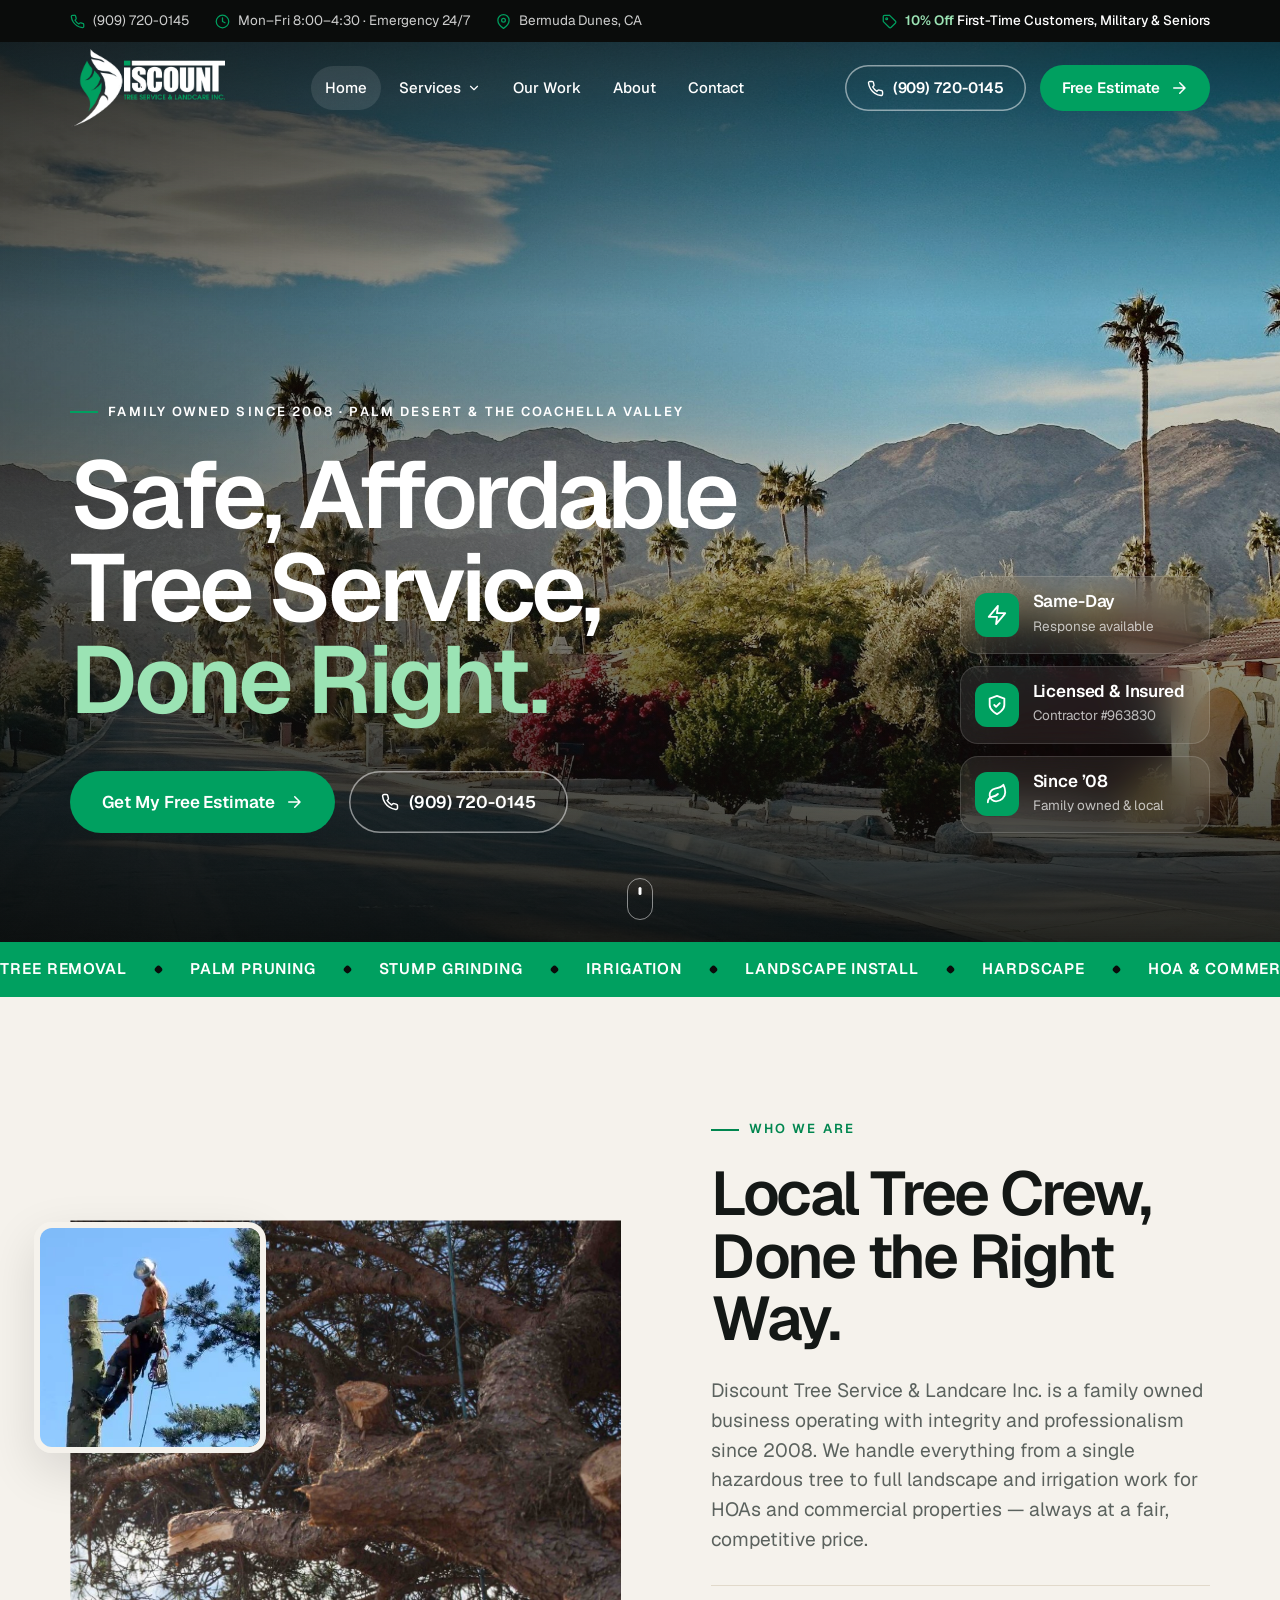
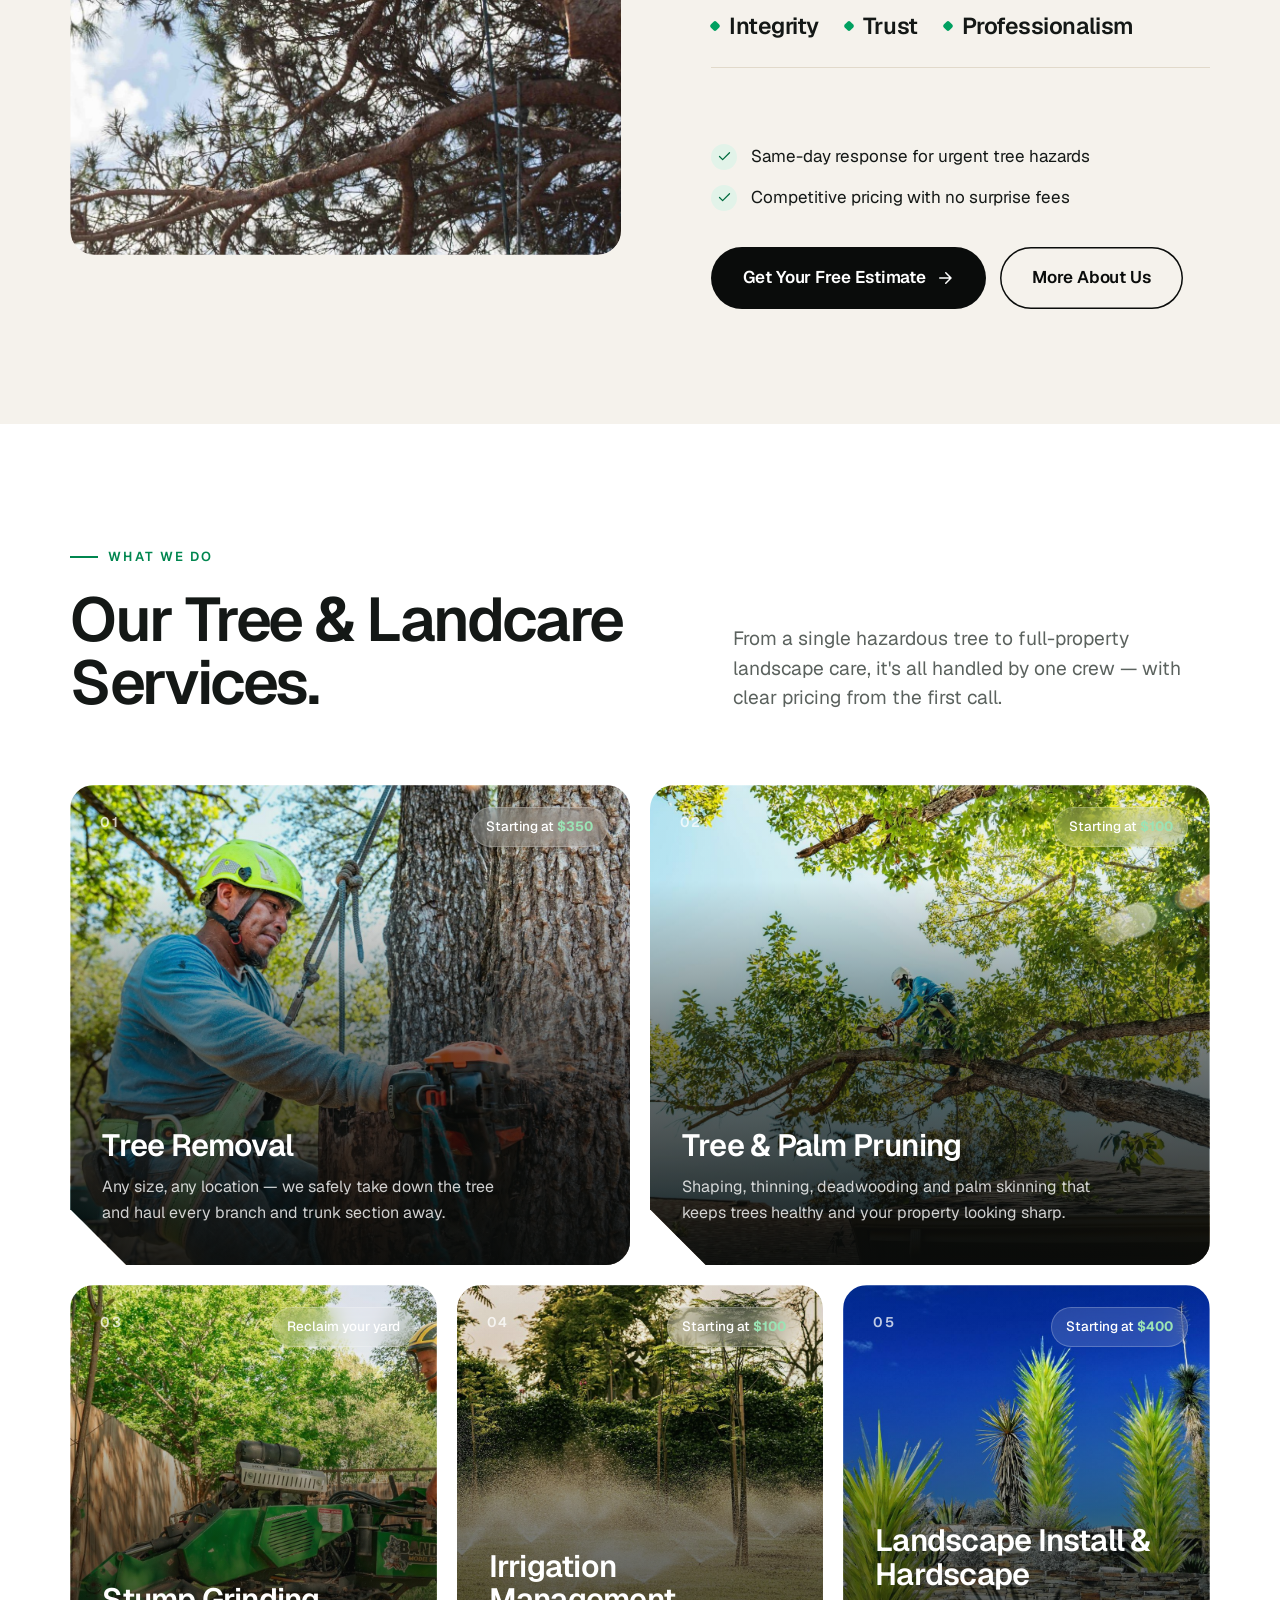
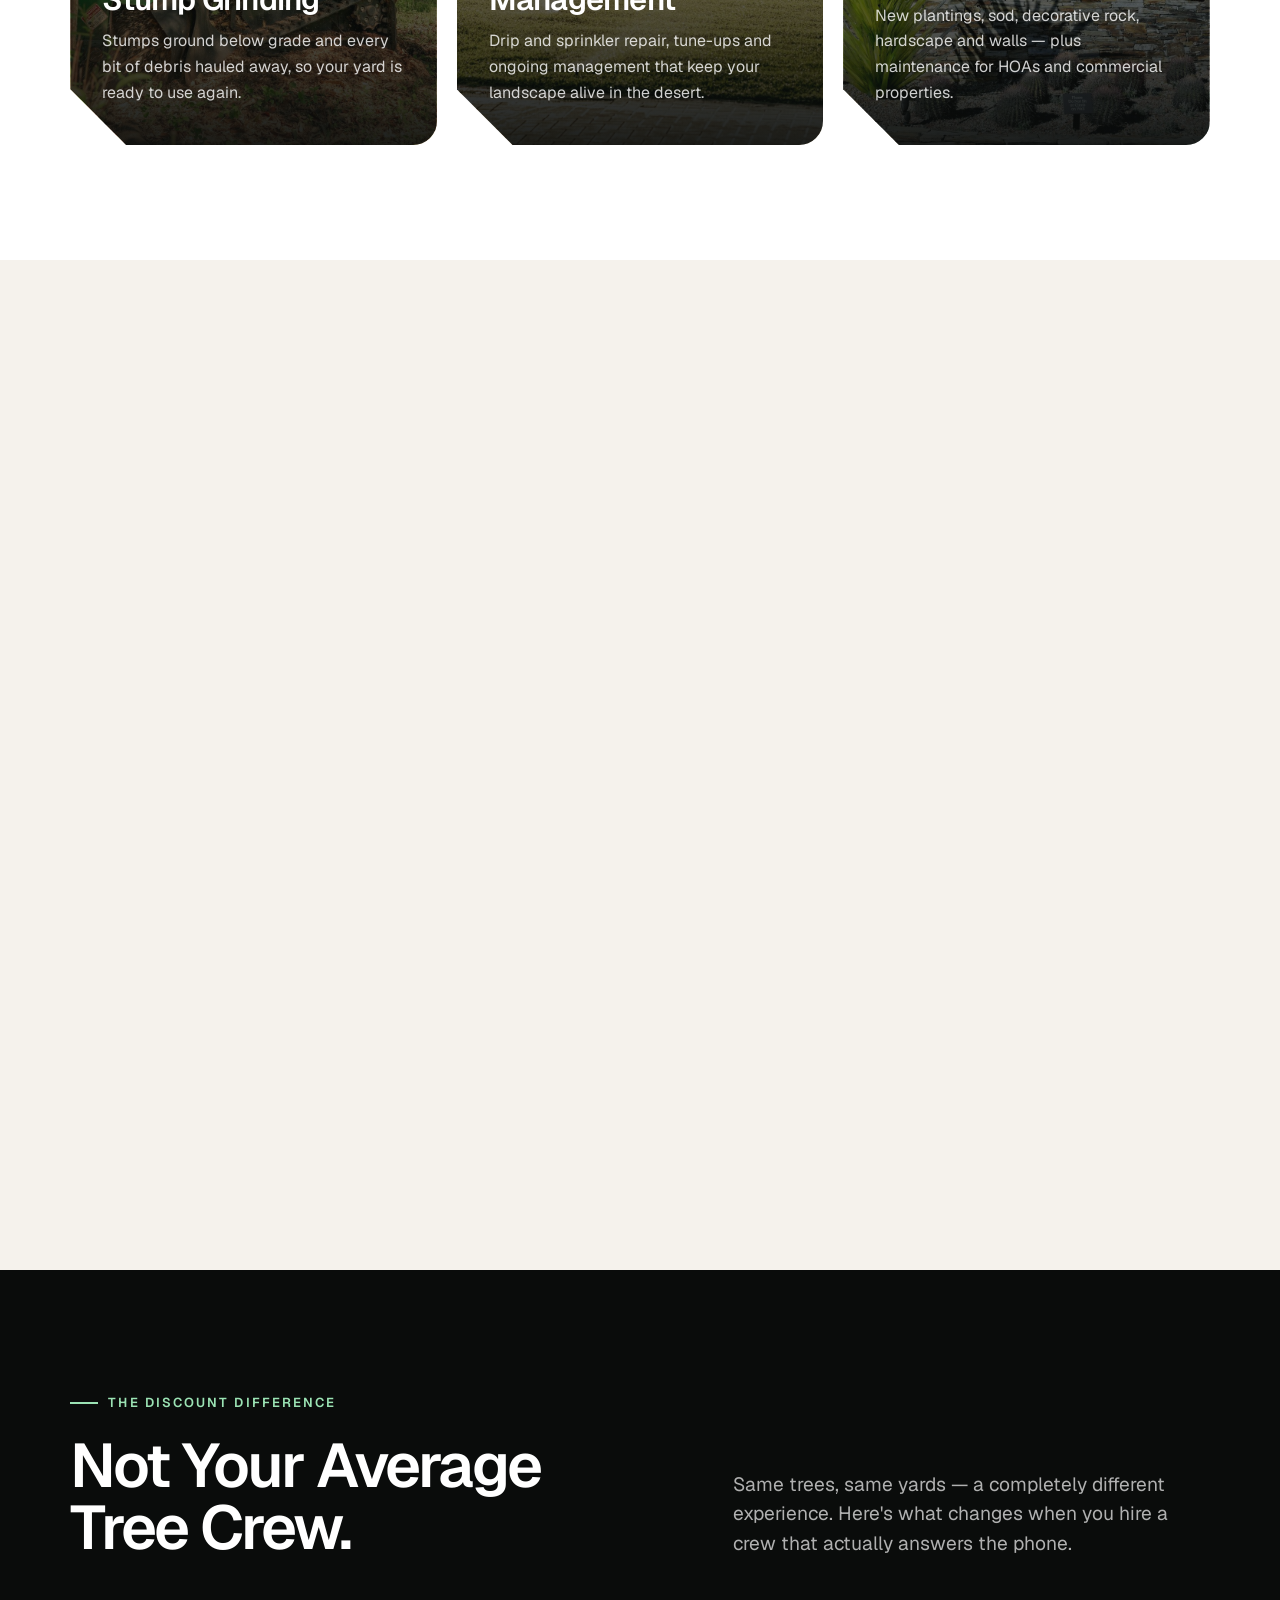
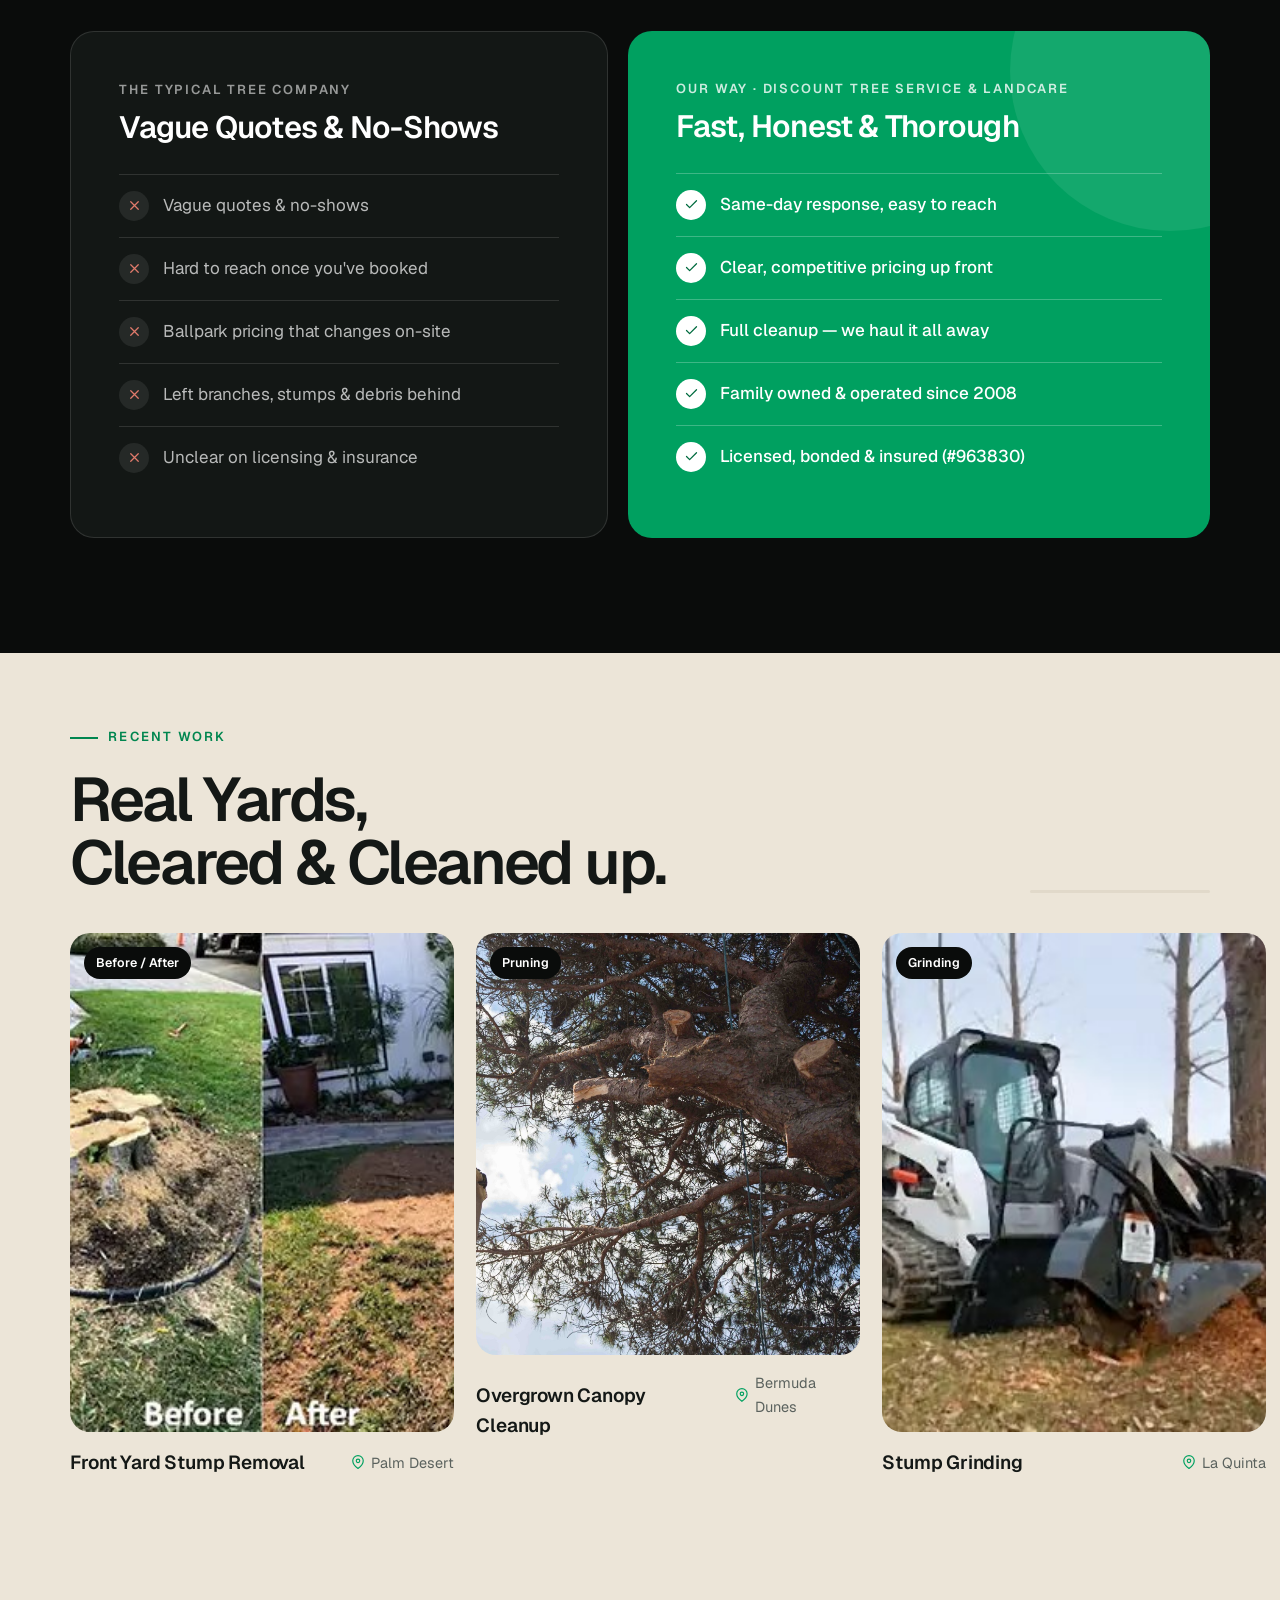
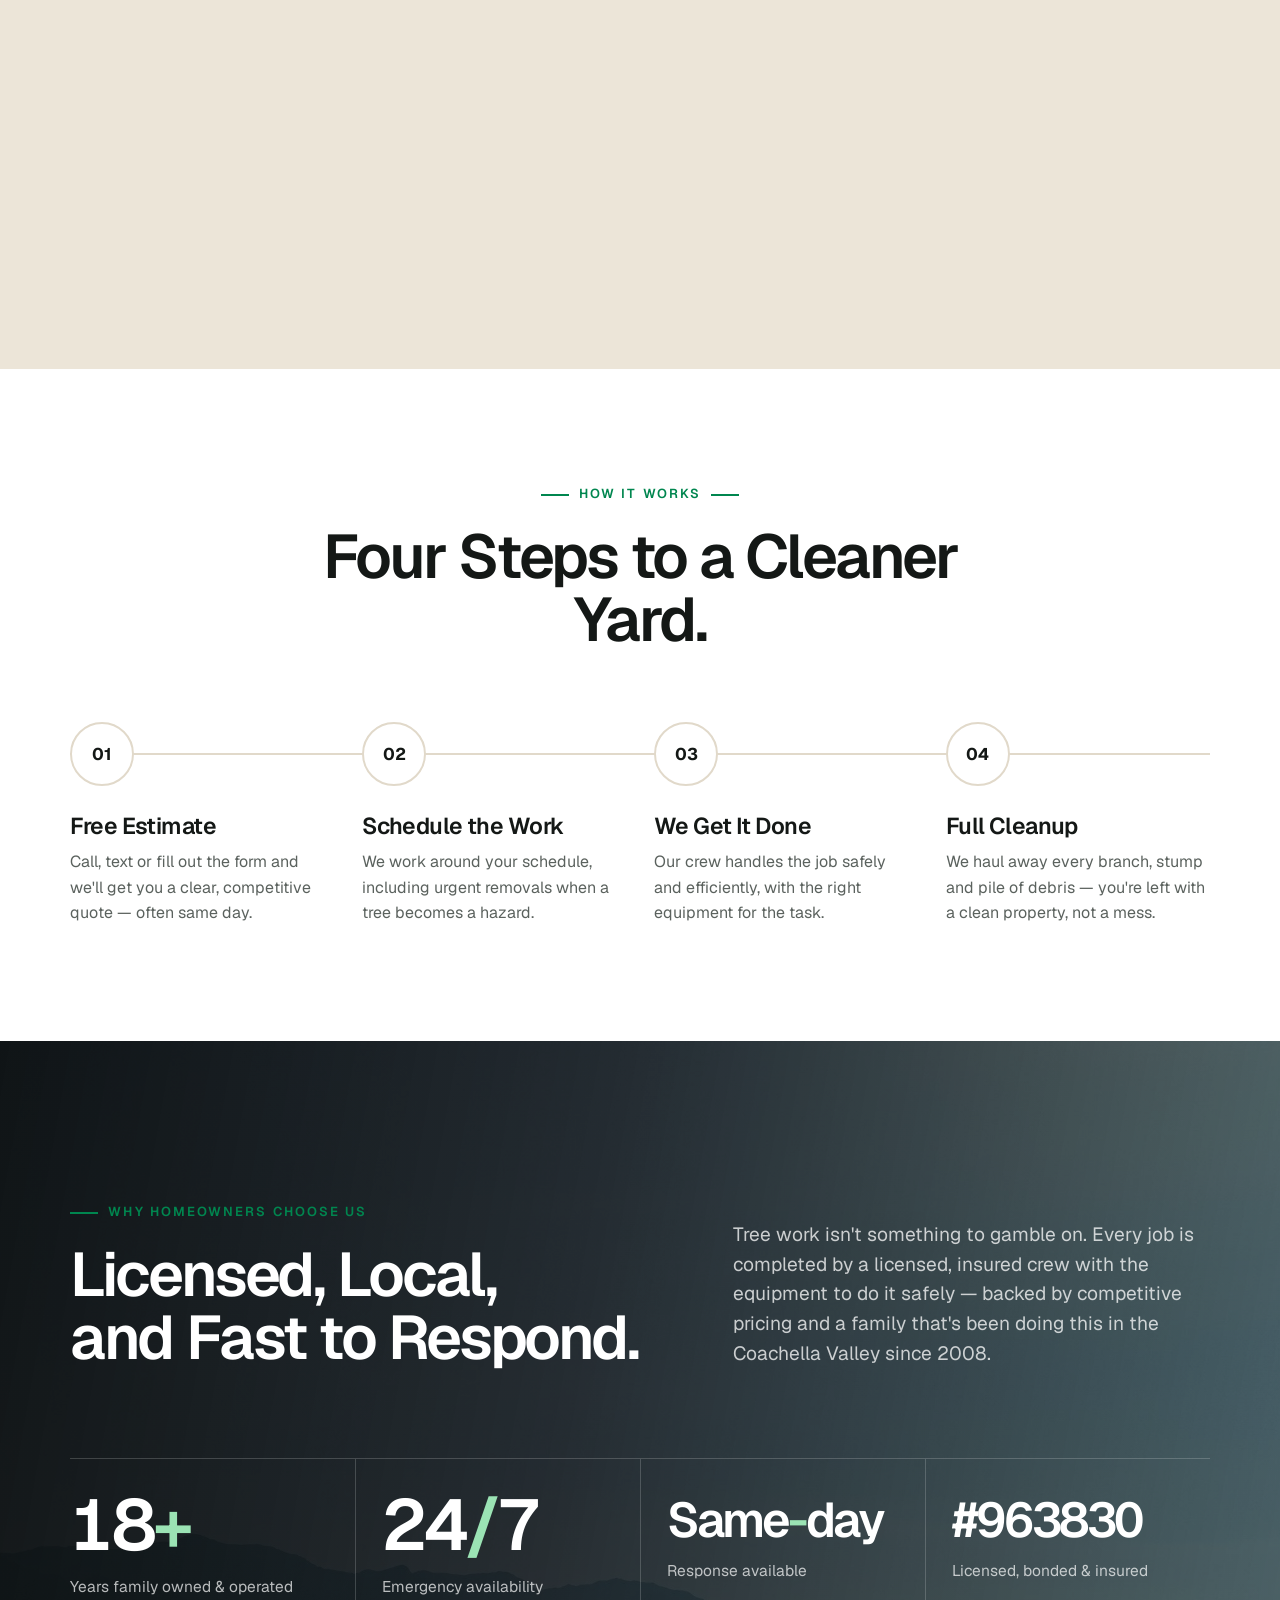
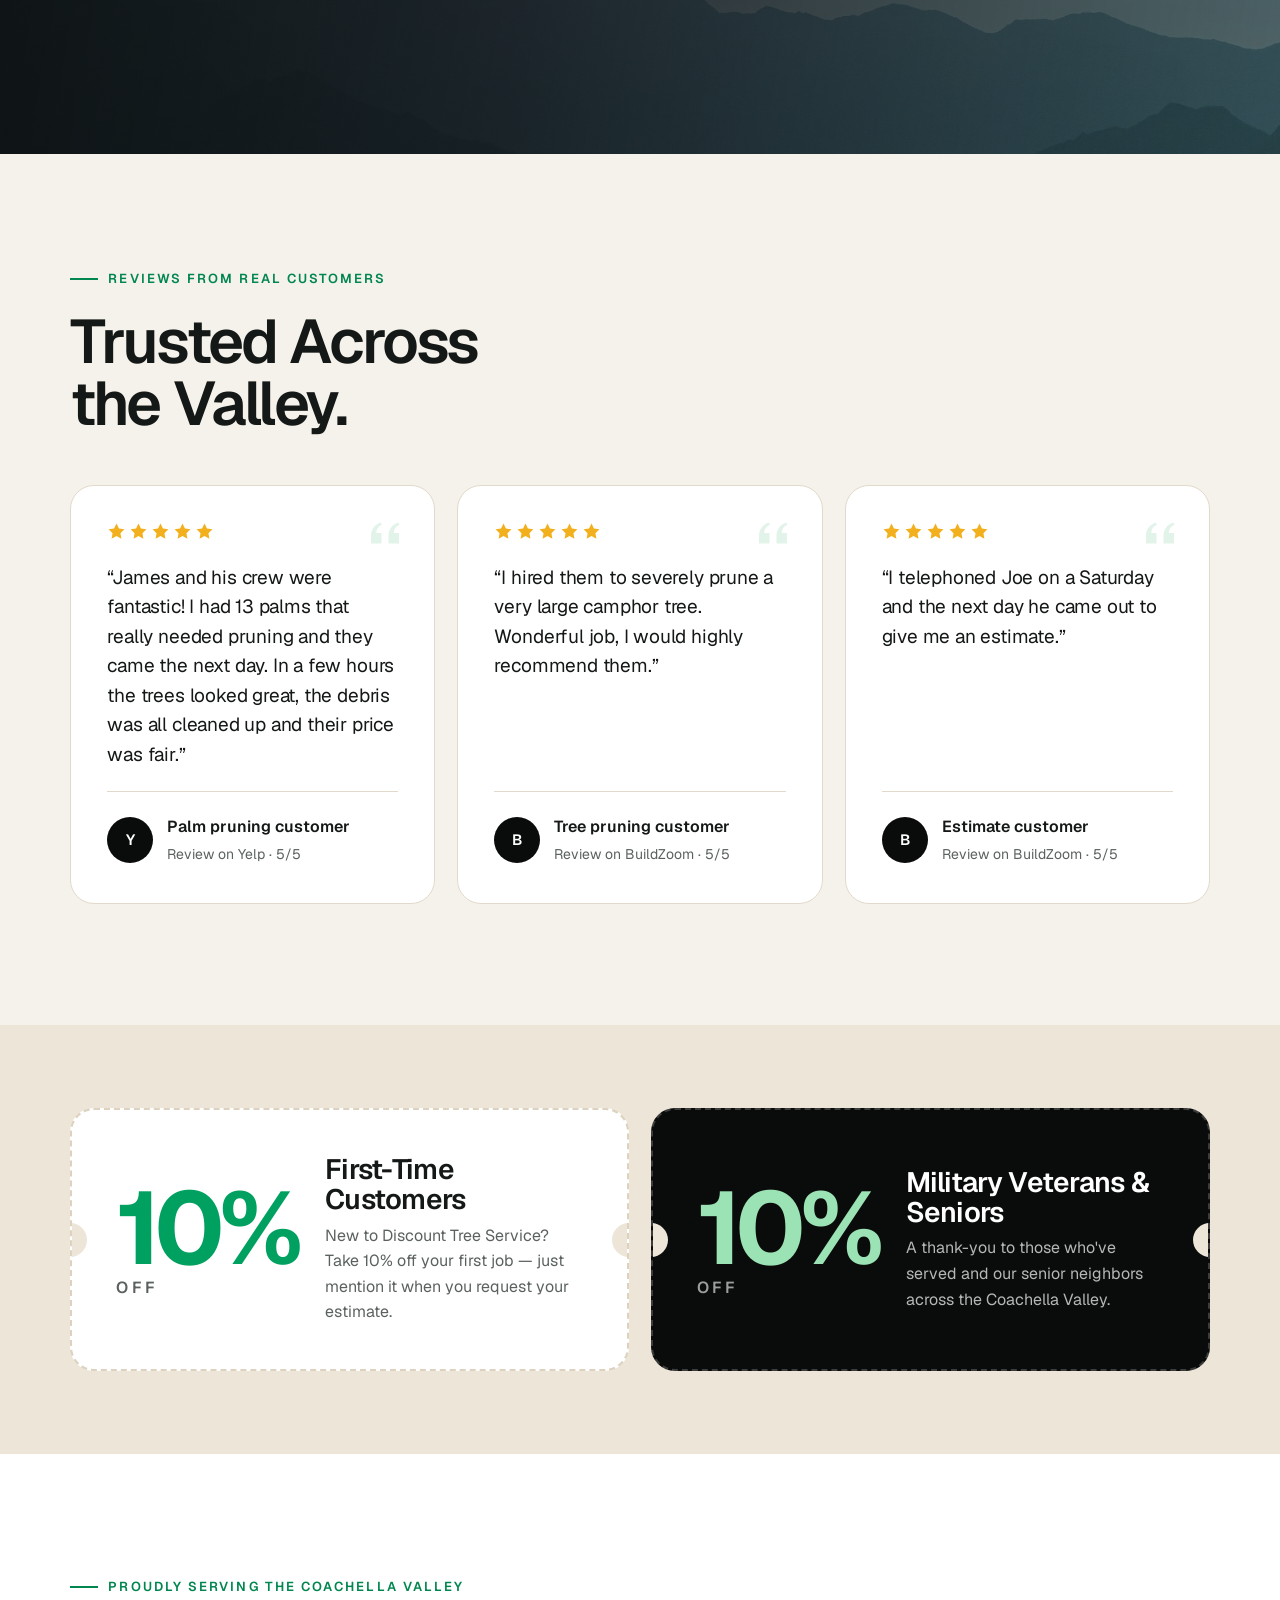
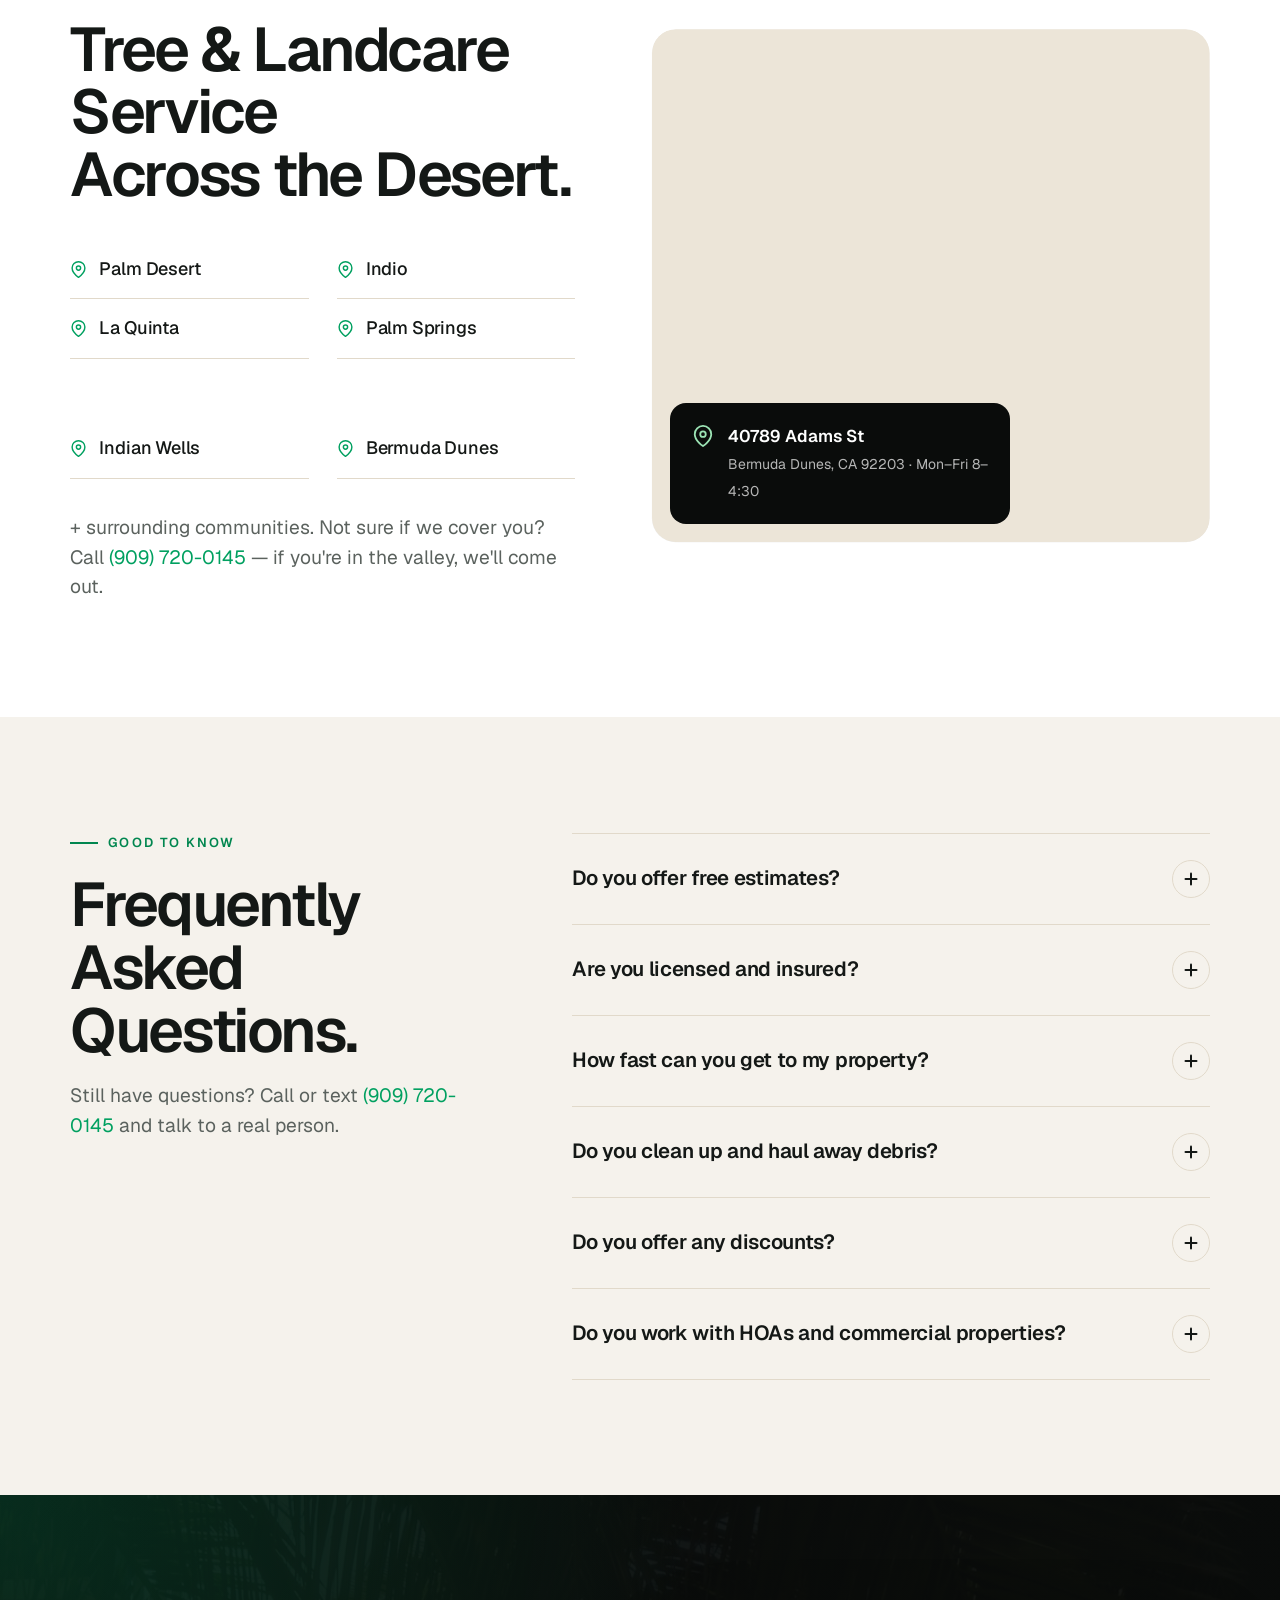
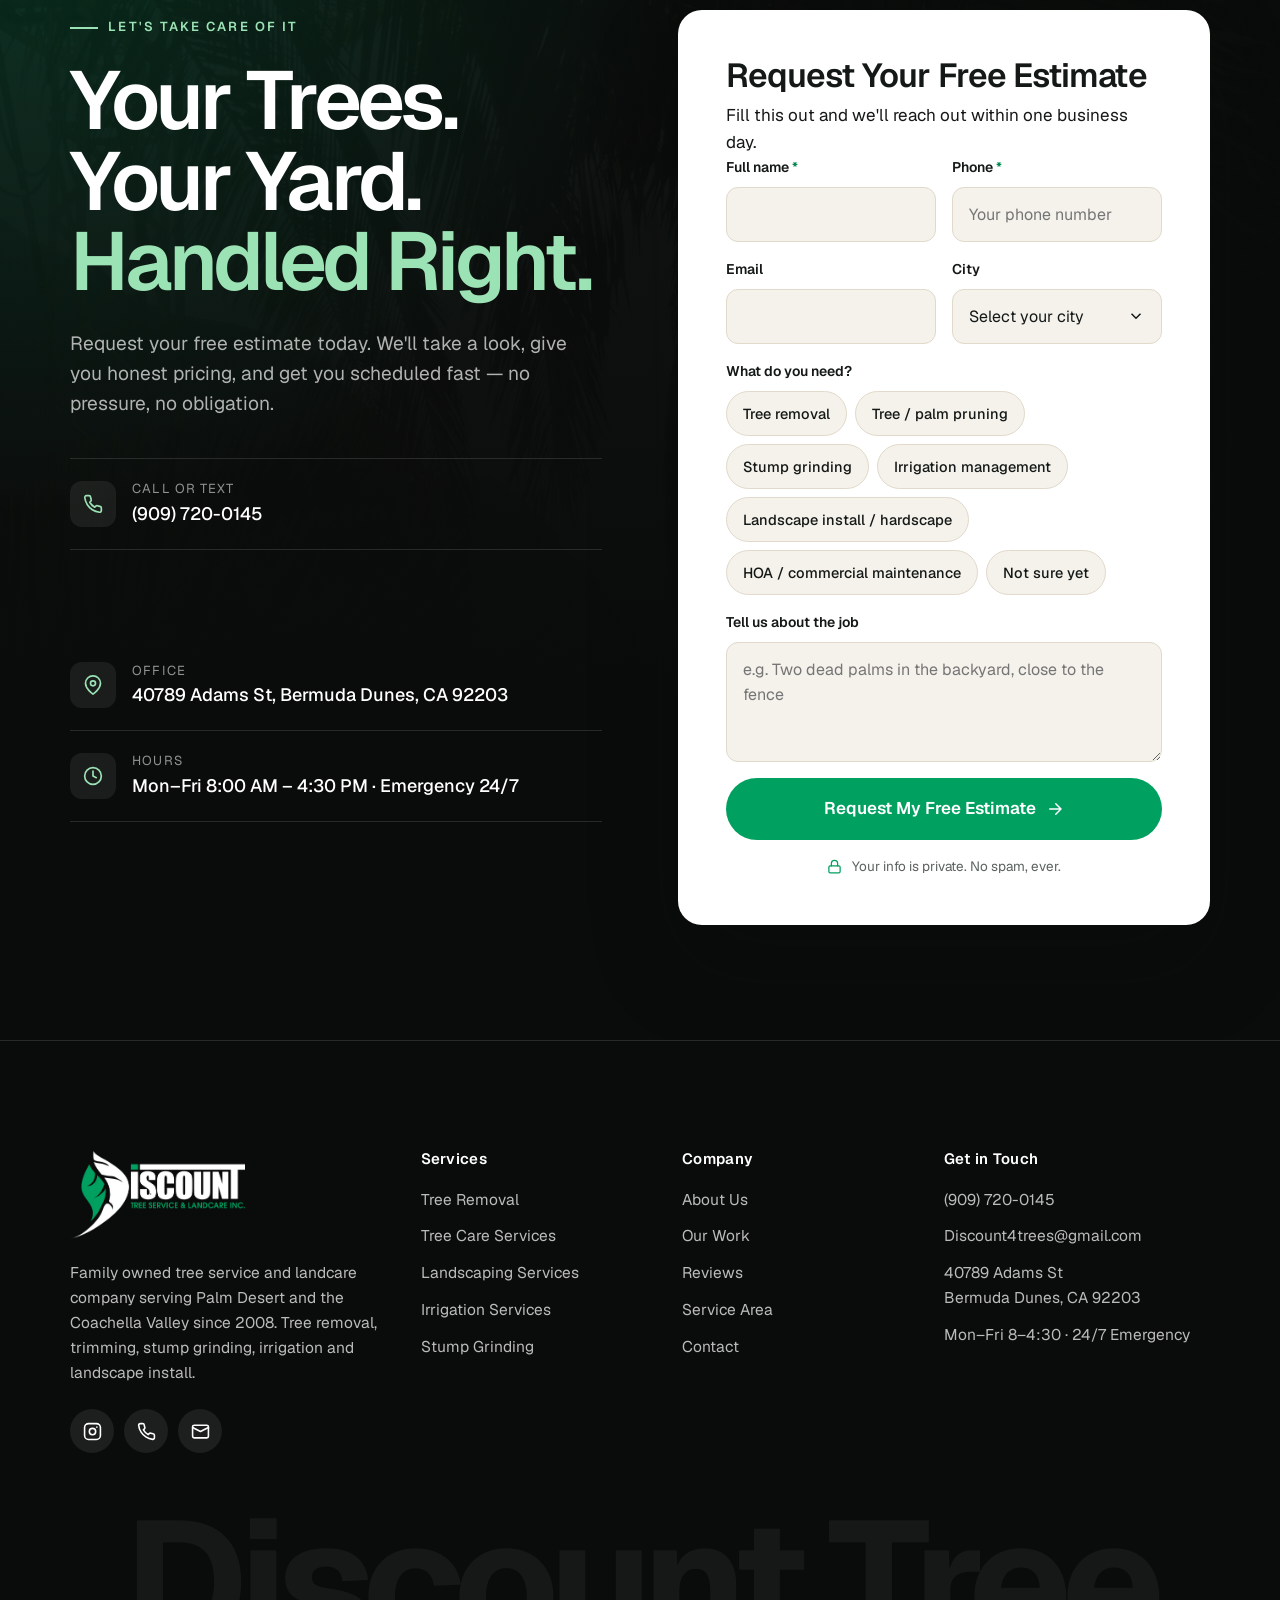
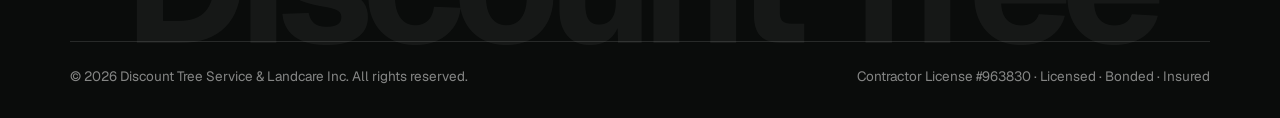
==== commit d662a769: "Reviews: remove slider arrows, show 5 stars on Yelp review Only three reviews exist, so the prev/nex" ====
--- a/index.html
+++ b/index.html
@@ -33,14 +33,14 @@
 <!-- HEADER -->
 <header class="site-header over-hero" id="top">
   <div class="wrap">
-    <a class="logo" href="index.html" aria-label="Discount Tree Service &amp; Landcare — home"><img src="assets/logos/DiscountTree_3.png" alt="Discount Tree Service &amp; Landcare Inc." width="826" height="416"></a>
+    <a class="logo" href="/" aria-label="Discount Tree Service &amp; Landcare — home"><img src="assets/logos/DiscountTree_3.png" alt="Discount Tree Service &amp; Landcare Inc." width="826" height="416"></a>
     <nav class="main-nav" aria-label="Main">
-      <a href="index.html" class="active">Home</a>
+      <a href="/" class="active">Home</a>
       <div class="has-drop">
         <button type="button" aria-haspopup="true">Services <svg class="caret" viewBox="0 0 24 24" fill="none" stroke="currentColor" stroke-width="2" stroke-linecap="round" stroke-linejoin="round" aria-hidden="true"><path d="m6 9 6 6 6-6"/></svg></button>
         <div class="drop"><a href="tree-removal.html"><span class="d-ico"><svg viewBox="0 0 24 24" fill="none" stroke="currentColor" stroke-width="2" stroke-linecap="round" stroke-linejoin="round" aria-hidden="true"><path d="m14 12-8.5 8.5a2.12 2.12 0 1 1-3-3L11 9"/><path d="M15 13 9 7l4-4 6 6h3a8 8 0 0 1-7 7z"/></svg></span><b>Tree Removal</b><small>Any size, full cleanup</small></a><a href="tree-care-services.html"><span class="d-ico"><svg viewBox="0 0 24 24" fill="none" stroke="currentColor" stroke-width="2" stroke-linecap="round" stroke-linejoin="round" aria-hidden="true"><circle cx="6" cy="6" r="3"/><circle cx="6" cy="18" r="3"/><path d="M20 4 8.12 15.88M14.47 14.48 20 20M8.12 8.12 12 12"/></svg></span><b>Tree Care Services</b><small>Tree & palm pruning</small></a><a href="landscaping-services.html"><span class="d-ico"><svg viewBox="0 0 24 24" fill="none" stroke="currentColor" stroke-width="2" stroke-linecap="round" stroke-linejoin="round" aria-hidden="true"><path d="M2 22 7 17M16.5 3.5a2.12 2.12 0 0 1 3 3L13 13l-3-3z"/><path d="m9.5 13.5-3 3a2 2 0 0 0 0 2.83l.17.17a2 2 0 0 0 2.83 0l3-3"/></svg></span><b>Landscaping Services</b><small>Install, hardscape & HOA</small></a><a href="irrigation-services.html"><span class="d-ico"><svg viewBox="0 0 24 24" fill="none" stroke="currentColor" stroke-width="2" stroke-linecap="round" stroke-linejoin="round" aria-hidden="true"><path d="M12 22a7 7 0 0 0 7-7c0-2-1-3.9-3-5.5s-3.5-4-4-6.5c-.5 2.5-2 4.9-4 6.5C6 11.1 5 13 5 15a7 7 0 0 0 7 7z"/></svg></span><b>Irrigation Services</b><small>Drip, sprinkler & management</small></a></div>
       </div>
-      <a href="index.html#work">Our Work</a>
+      <a href="/#work">Our Work</a>
       <a href="about.html">About</a>
       <a href="#estimate">Contact</a>
     </nav>
@@ -54,9 +54,9 @@
 
 <div class="mobile-menu" aria-label="Mobile menu">
   <nav>
-    <a href="index.html">Home <svg viewBox="0 0 24 24" fill="none" stroke="currentColor" stroke-width="2" stroke-linecap="round" stroke-linejoin="round" aria-hidden="true"><path d="M5 12h14M13 5l7 7-7 7"/></svg></a>
+    <a href="/">Home <svg viewBox="0 0 24 24" fill="none" stroke="currentColor" stroke-width="2" stroke-linecap="round" stroke-linejoin="round" aria-hidden="true"><path d="M5 12h14M13 5l7 7-7 7"/></svg></a>
     <a class="sub" href="tree-removal.html">Tree Removal</a><a class="sub" href="tree-care-services.html">Tree Care Services</a><a class="sub" href="landscaping-services.html">Landscaping Services</a><a class="sub" href="irrigation-services.html">Irrigation Services</a>
-    <a href="index.html#work">Our Work <svg viewBox="0 0 24 24" fill="none" stroke="currentColor" stroke-width="2" stroke-linecap="round" stroke-linejoin="round" aria-hidden="true"><path d="M5 12h14M13 5l7 7-7 7"/></svg></a>
+    <a href="/#work">Our Work <svg viewBox="0 0 24 24" fill="none" stroke="currentColor" stroke-width="2" stroke-linecap="round" stroke-linejoin="round" aria-hidden="true"><path d="M5 12h14M13 5l7 7-7 7"/></svg></a>
     <a href="about.html">About <svg viewBox="0 0 24 24" fill="none" stroke="currentColor" stroke-width="2" stroke-linecap="round" stroke-linejoin="round" aria-hidden="true"><path d="M5 12h14M13 5l7 7-7 7"/></svg></a>
     <a href="#estimate">Contact <svg viewBox="0 0 24 24" fill="none" stroke="currentColor" stroke-width="2" stroke-linecap="round" stroke-linejoin="round" aria-hidden="true"><path d="M5 12h14M13 5l7 7-7 7"/></svg></a>
   </nav>
@@ -285,17 +285,13 @@
         <span class="eyebrow" data-reveal>Reviews From Real Customers</span>
         <h2 class="h2" data-reveal>Trusted Across<br>the Valley.</h2>
       </div>
-      <div class="rv-controls" data-reveal>
-        <button class="rv-btn" type="button" data-prev aria-label="Previous review"><svg viewBox="0 0 24 24" fill="none" stroke="currentColor" stroke-width="2" stroke-linecap="round" stroke-linejoin="round" aria-hidden="true"><path d="M19 12H5M11 19l-7-7 7-7"/></svg></button>
-        <button class="rv-btn" type="button" data-next aria-label="Next review"><svg viewBox="0 0 24 24" fill="none" stroke="currentColor" stroke-width="2" stroke-linecap="round" stroke-linejoin="round" aria-hidden="true"><path d="M5 12h14M13 5l7 7-7 7"/></svg></button>
-      </div>
     </div>
     <div class="rv-track" data-reveal>
         <article class="rv-card">
           <svg class="q" viewBox="0 0 24 24" fill="currentColor" aria-hidden="true"><path d="M9.5 6C6 7.3 4 10 4 13.6V18h6v-6H7c0-2.3 1.2-3.9 3.3-4.7zm10 0C16 7.3 14 10 14 13.6V18h6v-6h-3c0-2.3 1.2-3.9 3.3-4.7z"/></svg>
-          <div class="stars" aria-hidden="true" style="color:var(--green)"><svg viewBox="0 0 24 24" fill="none" stroke="currentColor" stroke-width="2" stroke-linecap="round" stroke-linejoin="round" aria-hidden="true"><path d="M11 20A7 7 0 0 1 9.8 6.1C15.5 5 17 4.48 19 2c1 2 2 4.18 2 8 0 5.5-4.78 10-10 10Z"/><path d="M2 21c0-3 1.85-5.36 5.08-6C9.5 14.52 12 13 13 12"/></svg></div>
+          <div class="stars" aria-label="5 out of 5 stars"><svg viewBox="0 0 24 24" fill="currentColor" aria-hidden="true"><path d="m12 2 3.09 6.26L22 9.27l-5 4.87 1.18 6.88L12 17.77l-6.18 3.25L7 14.14 2 9.27l6.91-1.01z"/></svg><svg viewBox="0 0 24 24" fill="currentColor" aria-hidden="true"><path d="m12 2 3.09 6.26L22 9.27l-5 4.87 1.18 6.88L12 17.77l-6.18 3.25L7 14.14 2 9.27l6.91-1.01z"/></svg><svg viewBox="0 0 24 24" fill="currentColor" aria-hidden="true"><path d="m12 2 3.09 6.26L22 9.27l-5 4.87 1.18 6.88L12 17.77l-6.18 3.25L7 14.14 2 9.27l6.91-1.01z"/></svg><svg viewBox="0 0 24 24" fill="currentColor" aria-hidden="true"><path d="m12 2 3.09 6.26L22 9.27l-5 4.87 1.18 6.88L12 17.77l-6.18 3.25L7 14.14 2 9.27l6.91-1.01z"/></svg><svg viewBox="0 0 24 24" fill="currentColor" aria-hidden="true"><path d="m12 2 3.09 6.26L22 9.27l-5 4.87 1.18 6.88L12 17.77l-6.18 3.25L7 14.14 2 9.27l6.91-1.01z"/></svg></div>
           <blockquote>“James and his crew were fantastic! I had 13 palms that really needed pruning and they came the next day. In a few hours the trees looked great, the debris was all cleaned up and their price was fair.”</blockquote>
-          <div class="who"><span class="av">Y</span><div><b>Palm pruning customer</b><small>Review on Yelp</small></div></div>
+          <div class="who"><span class="av">Y</span><div><b>Palm pruning customer</b><small>Review on Yelp · 5/5</small></div></div>
         </article>
         <article class="rv-card">
           <svg class="q" viewBox="0 0 24 24" fill="currentColor" aria-hidden="true"><path d="M9.5 6C6 7.3 4 10 4 13.6V18h6v-6H7c0-2.3 1.2-3.9 3.3-4.7zm10 0C16 7.3 14 10 14 13.6V18h6v-6h-3c0-2.3 1.2-3.9 3.3-4.7z"/></svg>
@@ -413,7 +409,7 @@
       </div>
       <div class="footer-col">
         <h4>Company</h4>
-        <ul><li><a href="about.html">About Us</a></li><li><a href="index.html#work">Our Work</a></li><li><a href="about.html#reviews">Reviews</a></li><li><a href="about.html#area">Service Area</a></li><li><a href="#estimate">Contact</a></li></ul>
+        <ul><li><a href="about.html">About Us</a></li><li><a href="/#work">Our Work</a></li><li><a href="about.html#reviews">Reviews</a></li><li><a href="about.html#area">Service Area</a></li><li><a href="#estimate">Contact</a></li></ul>
       </div>
       <div class="footer-col">
         <h4>Get in Touch</h4>
